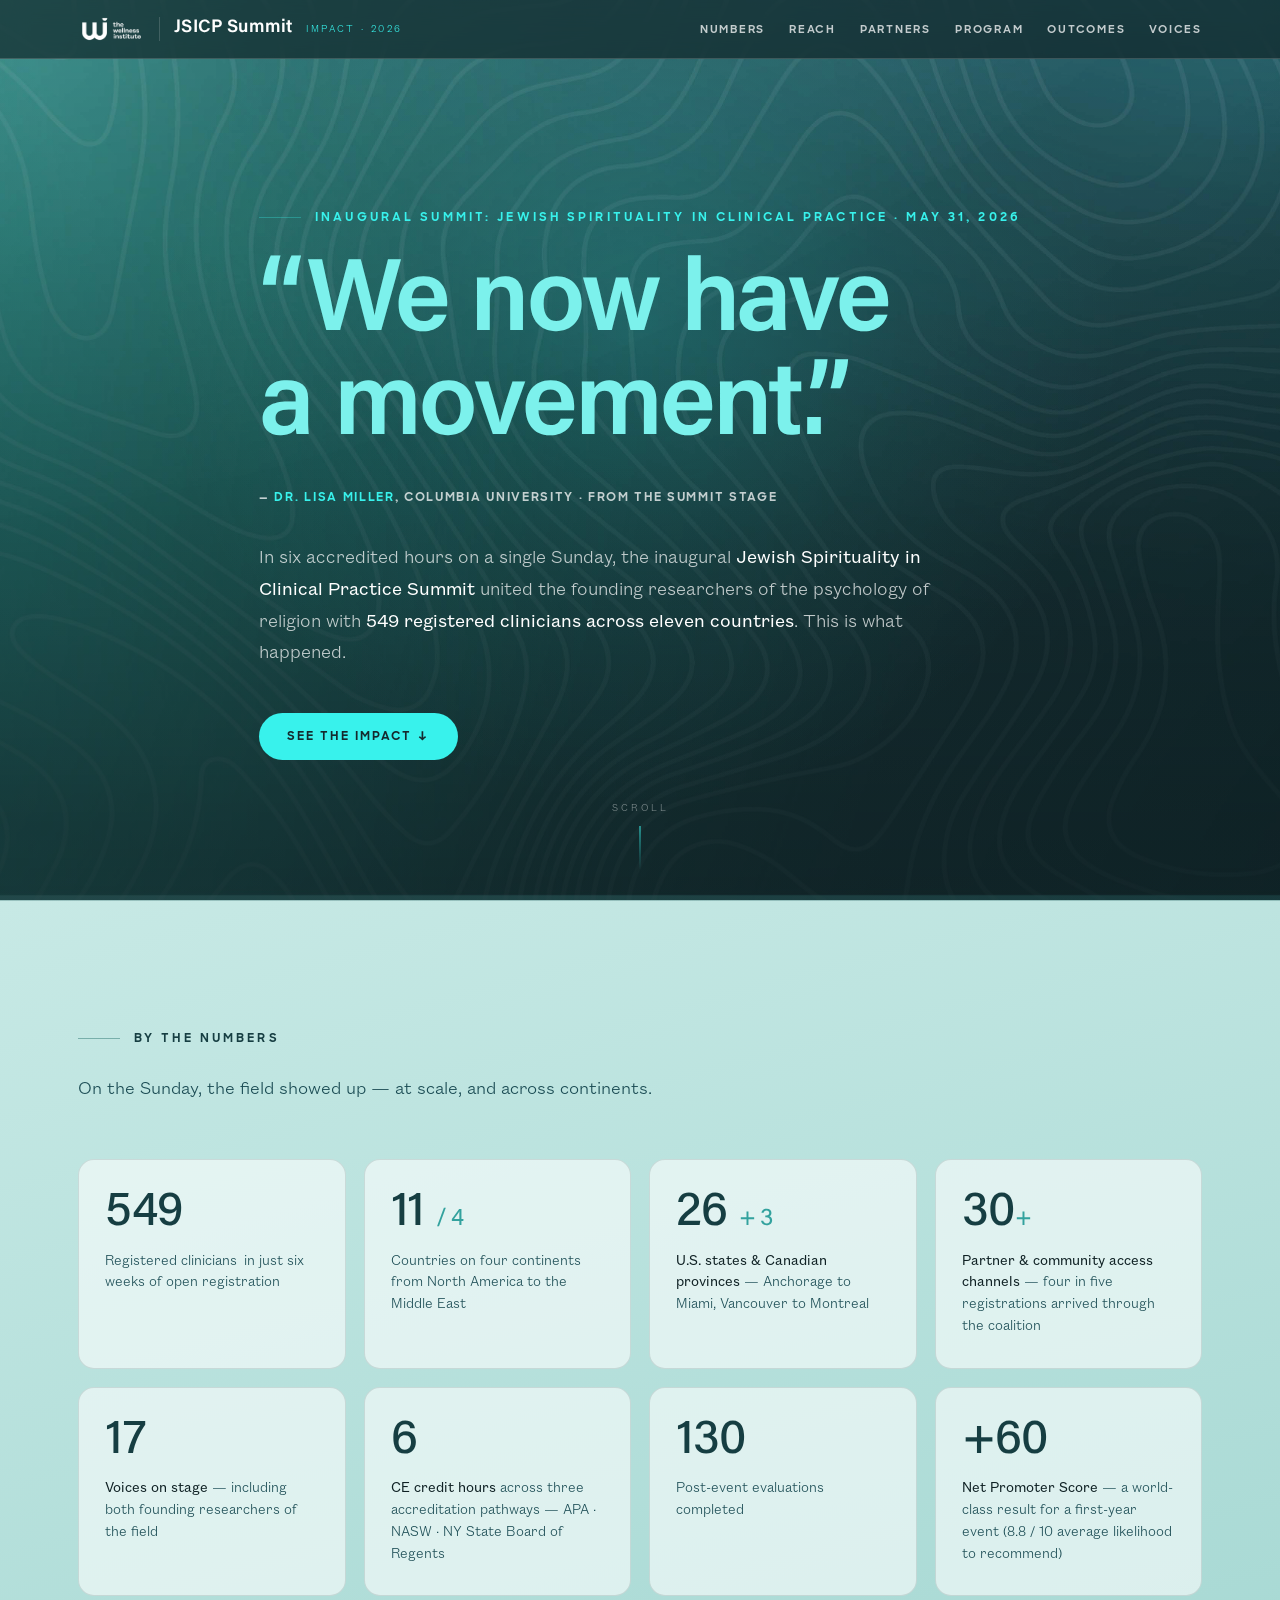
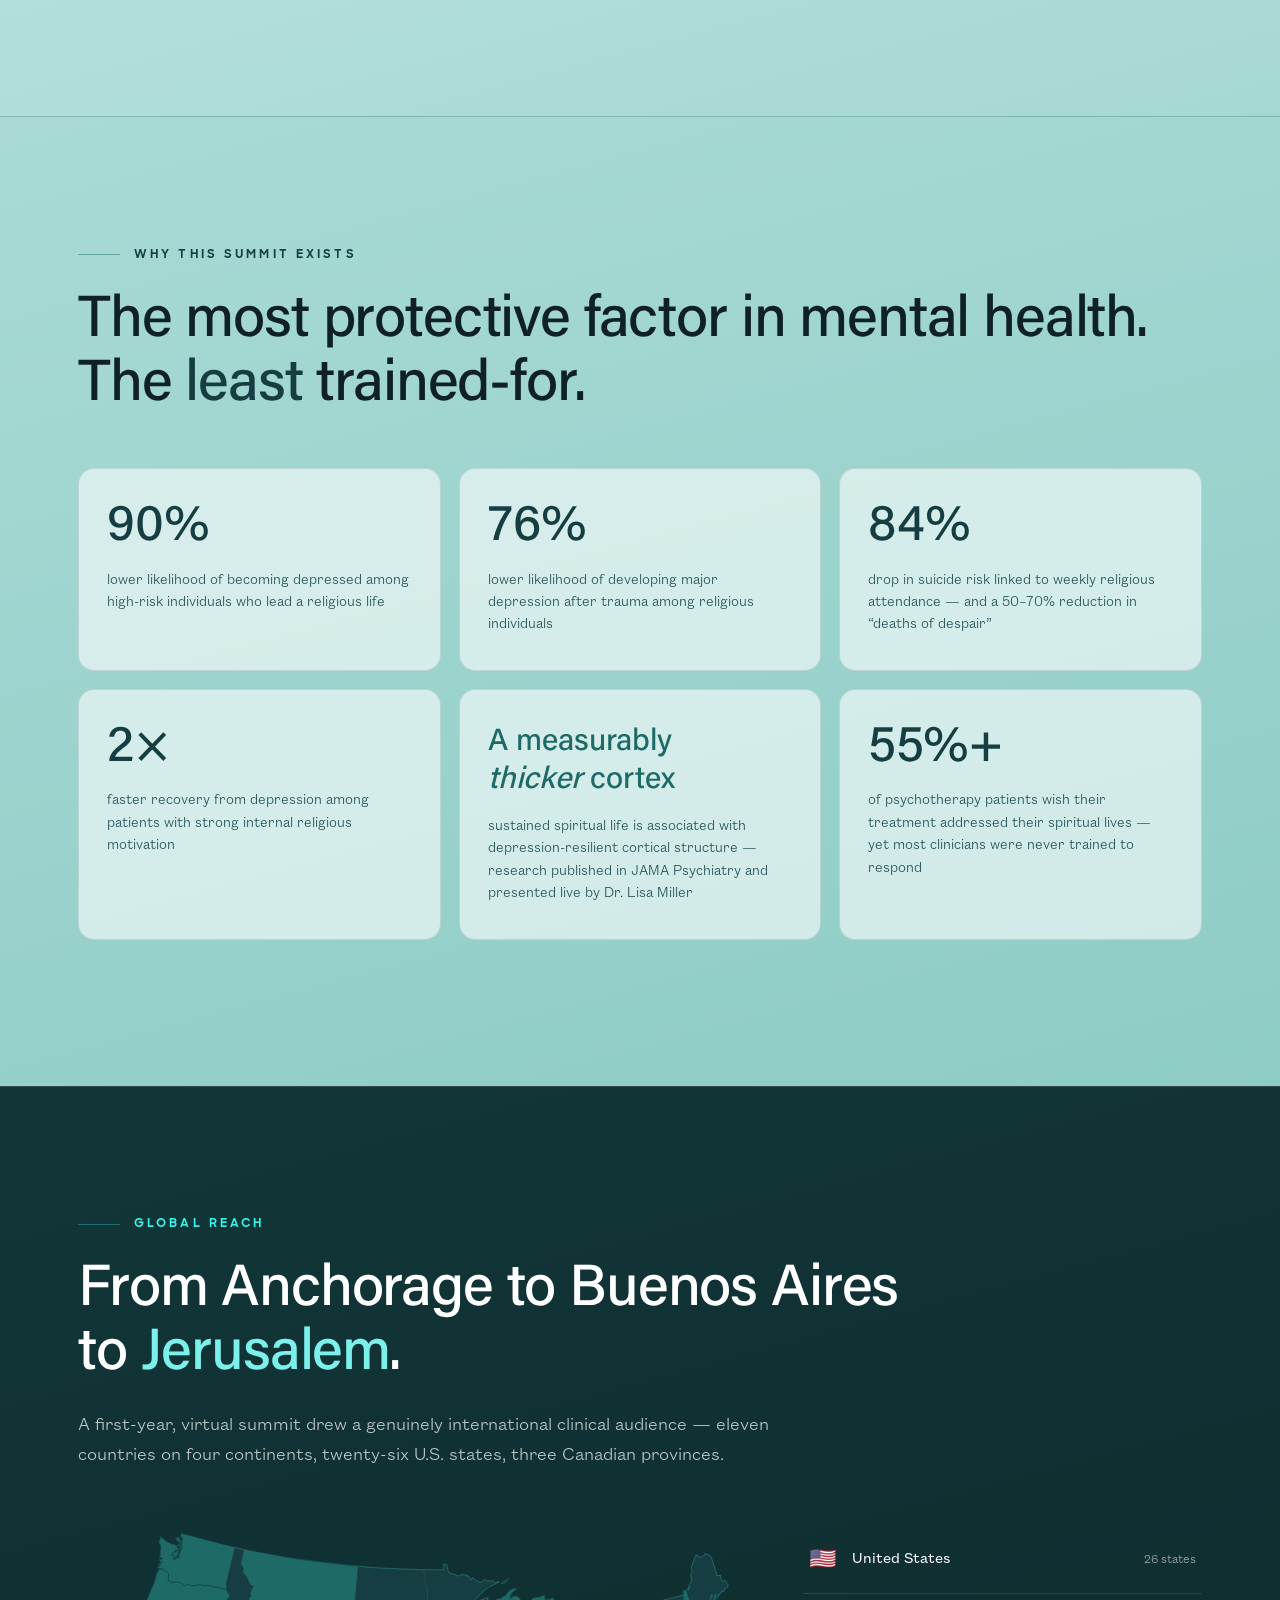
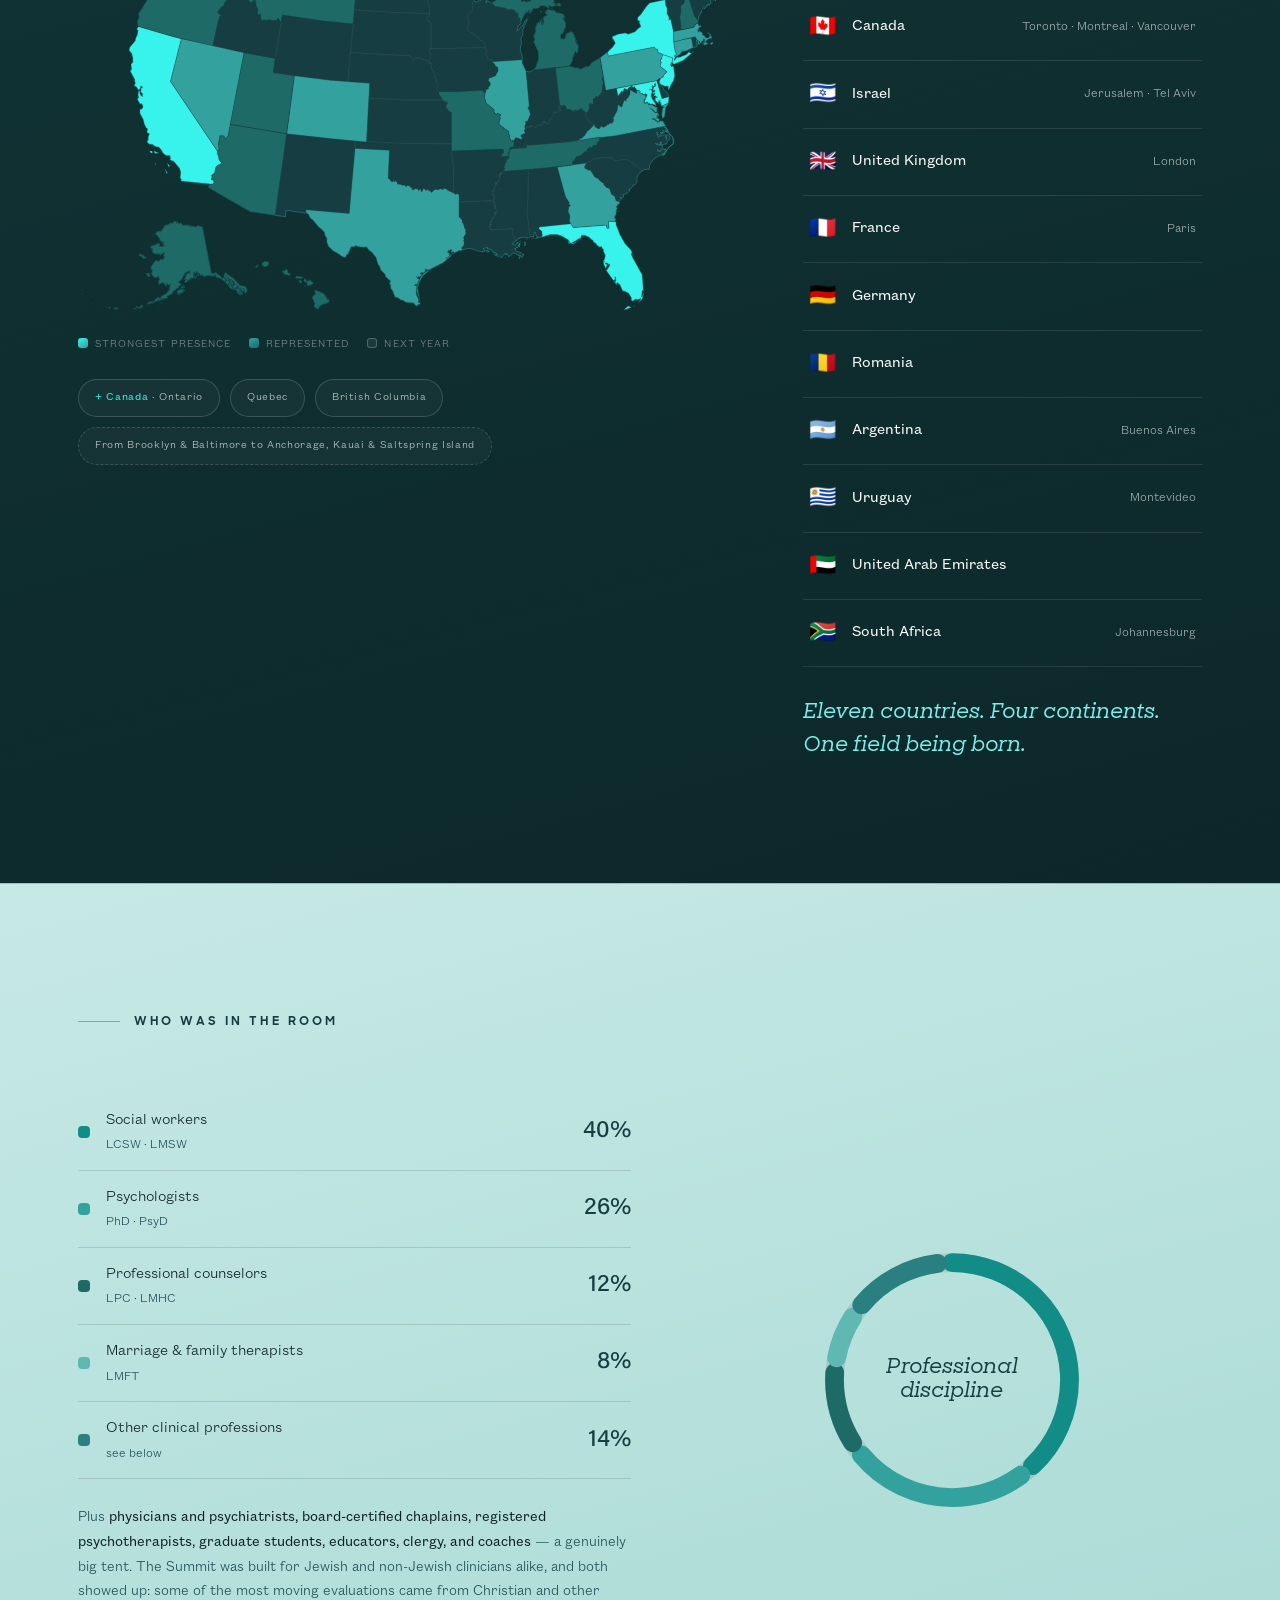
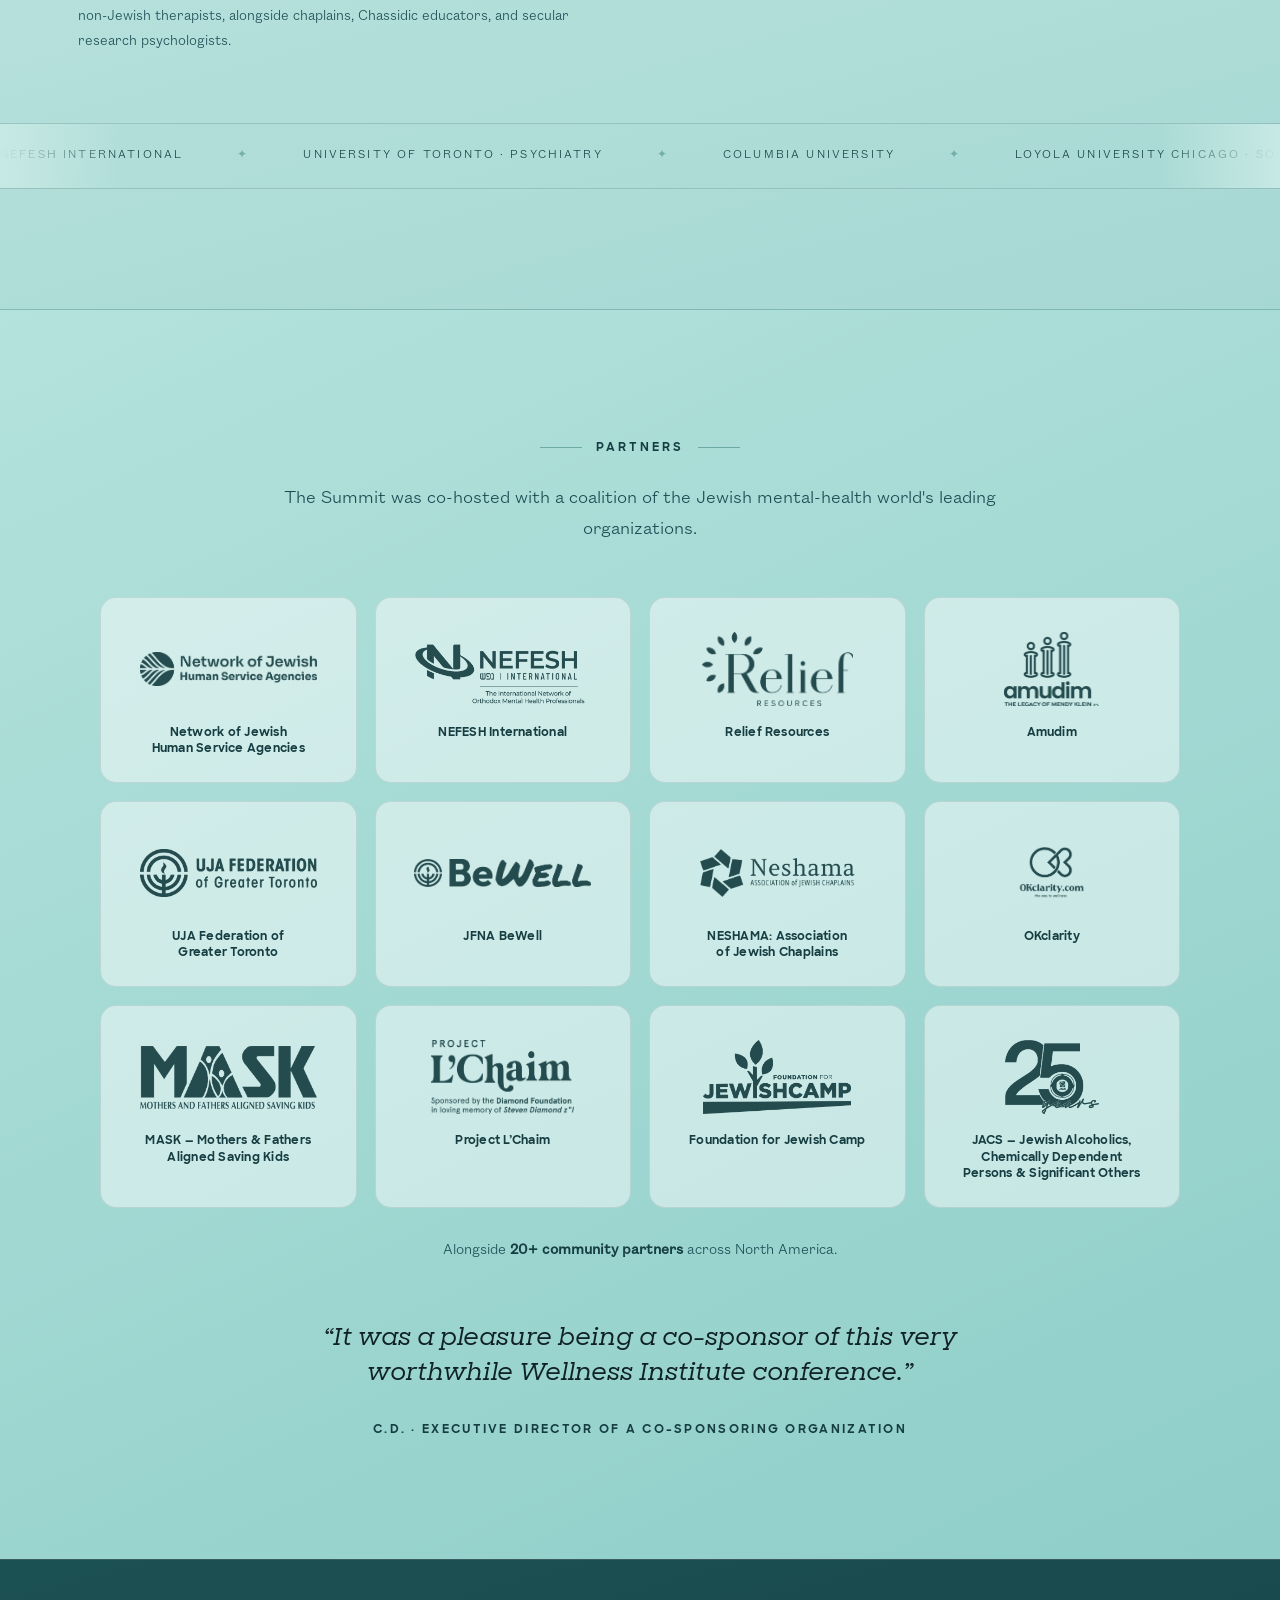
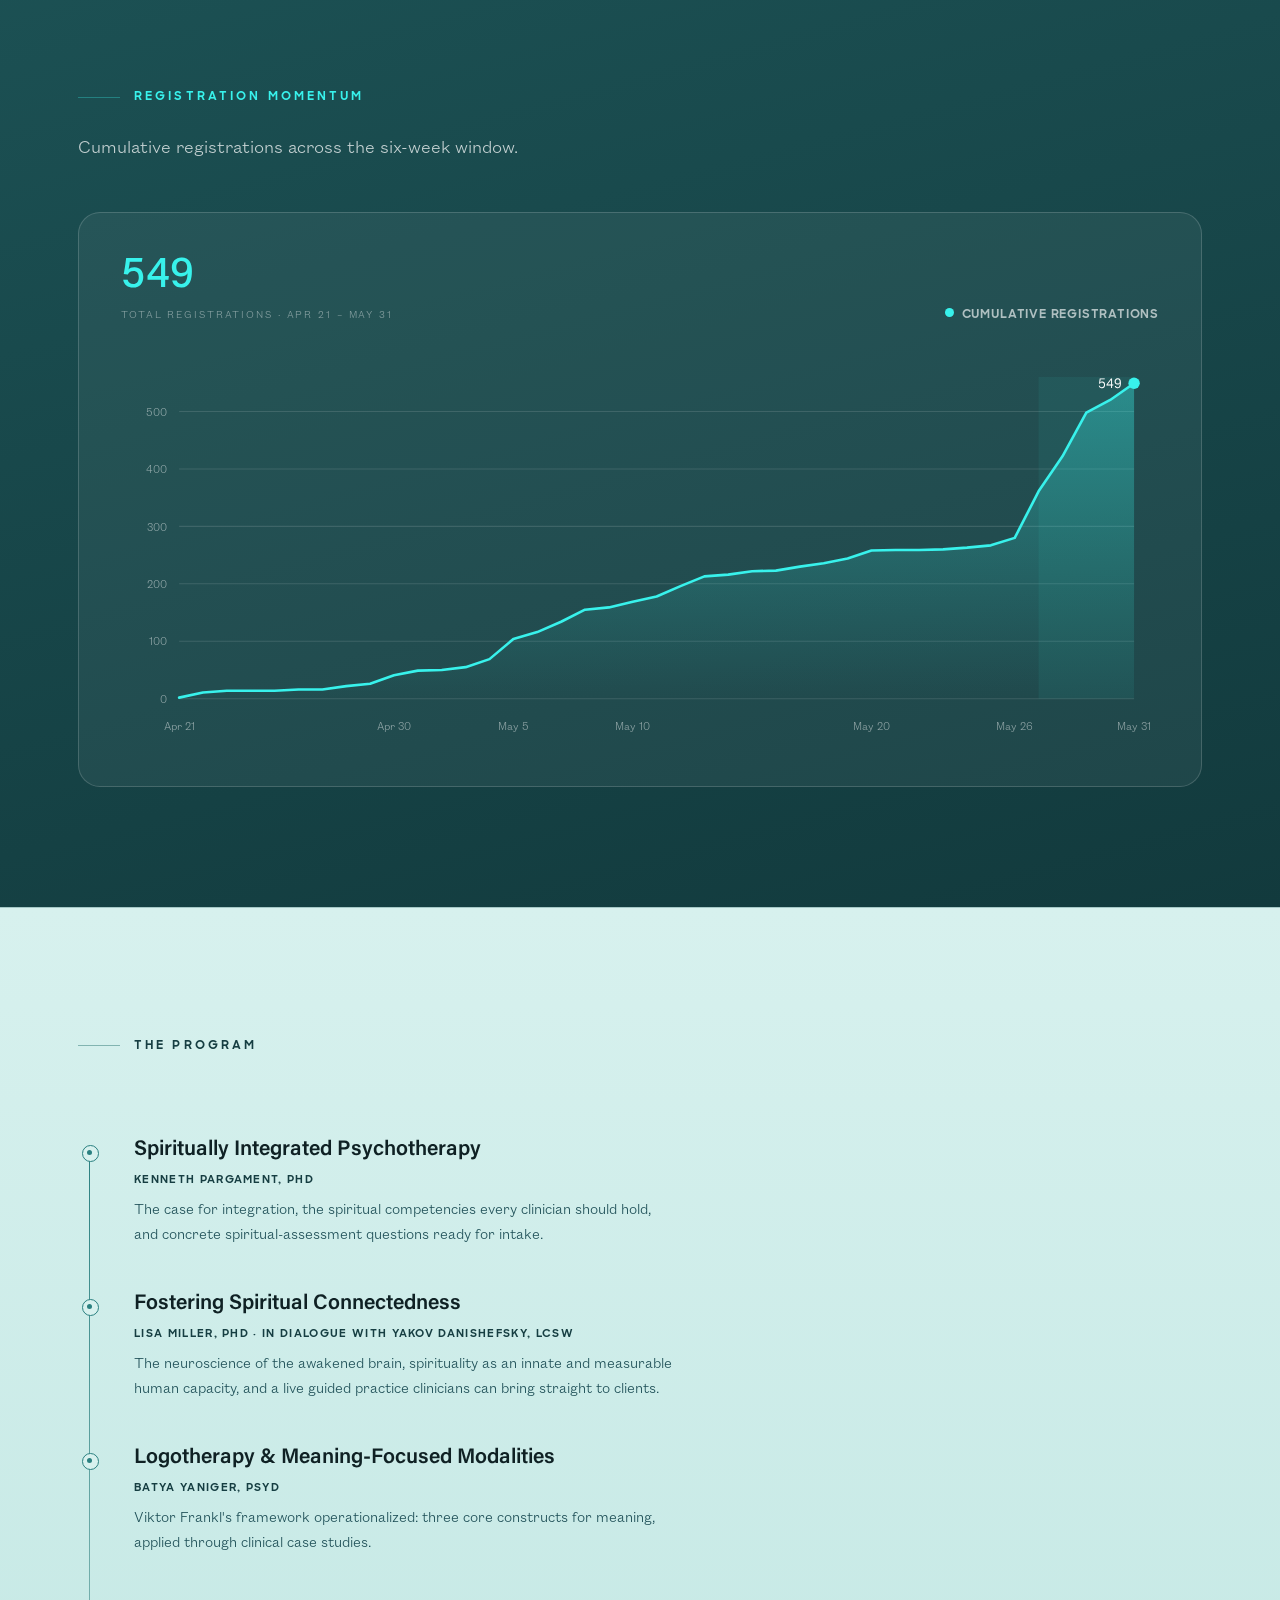
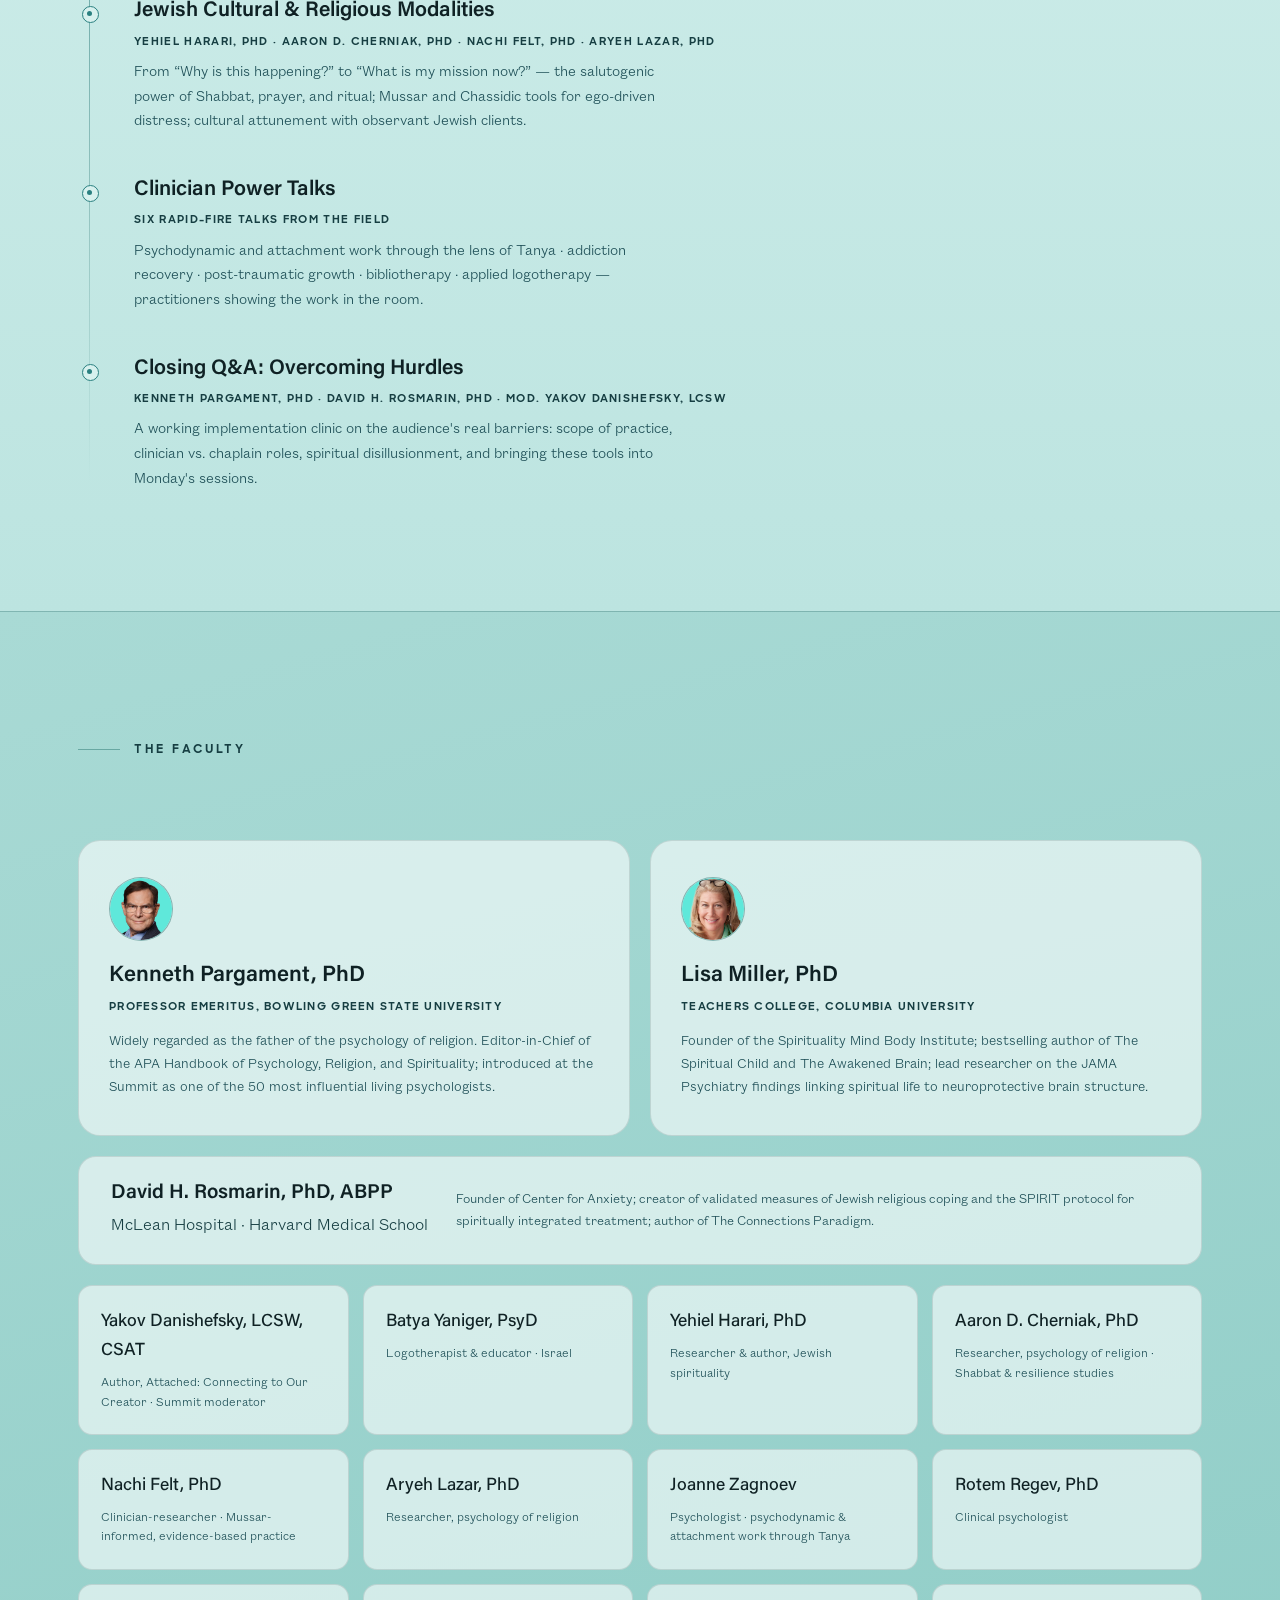
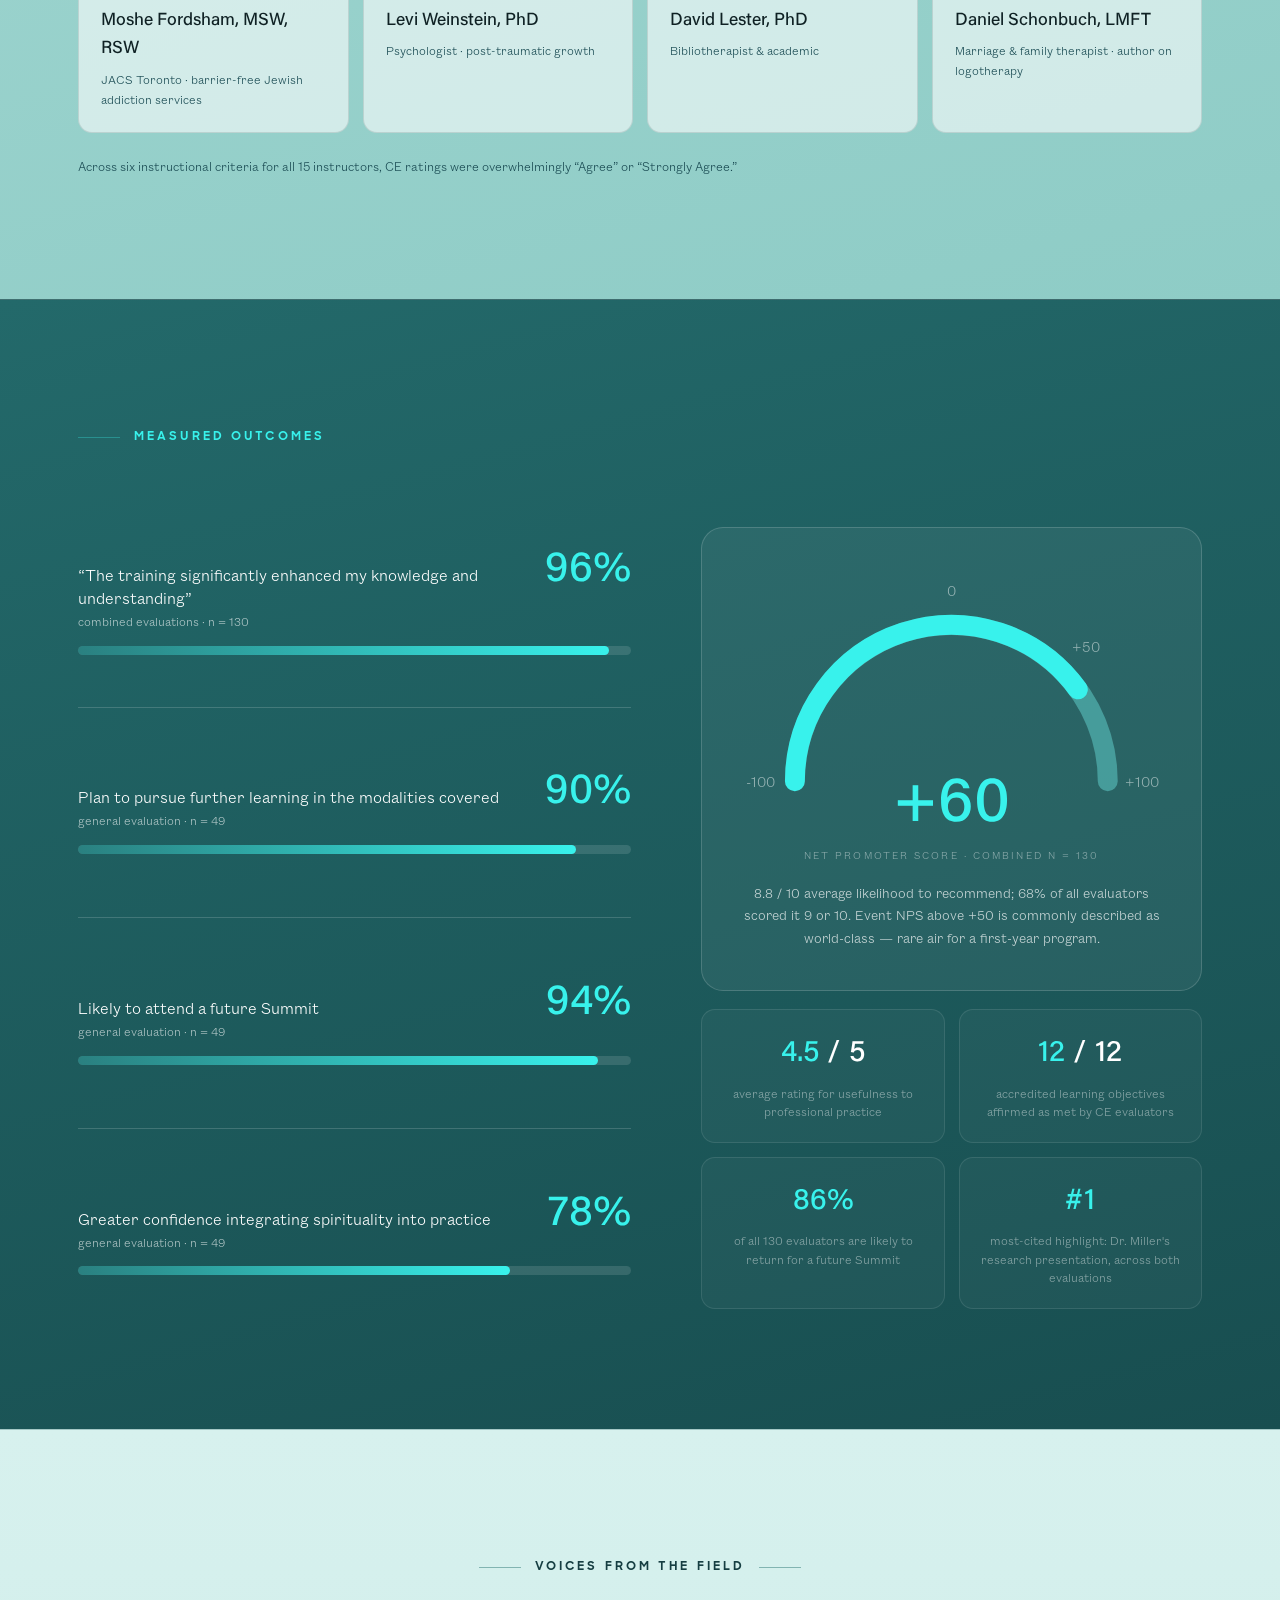
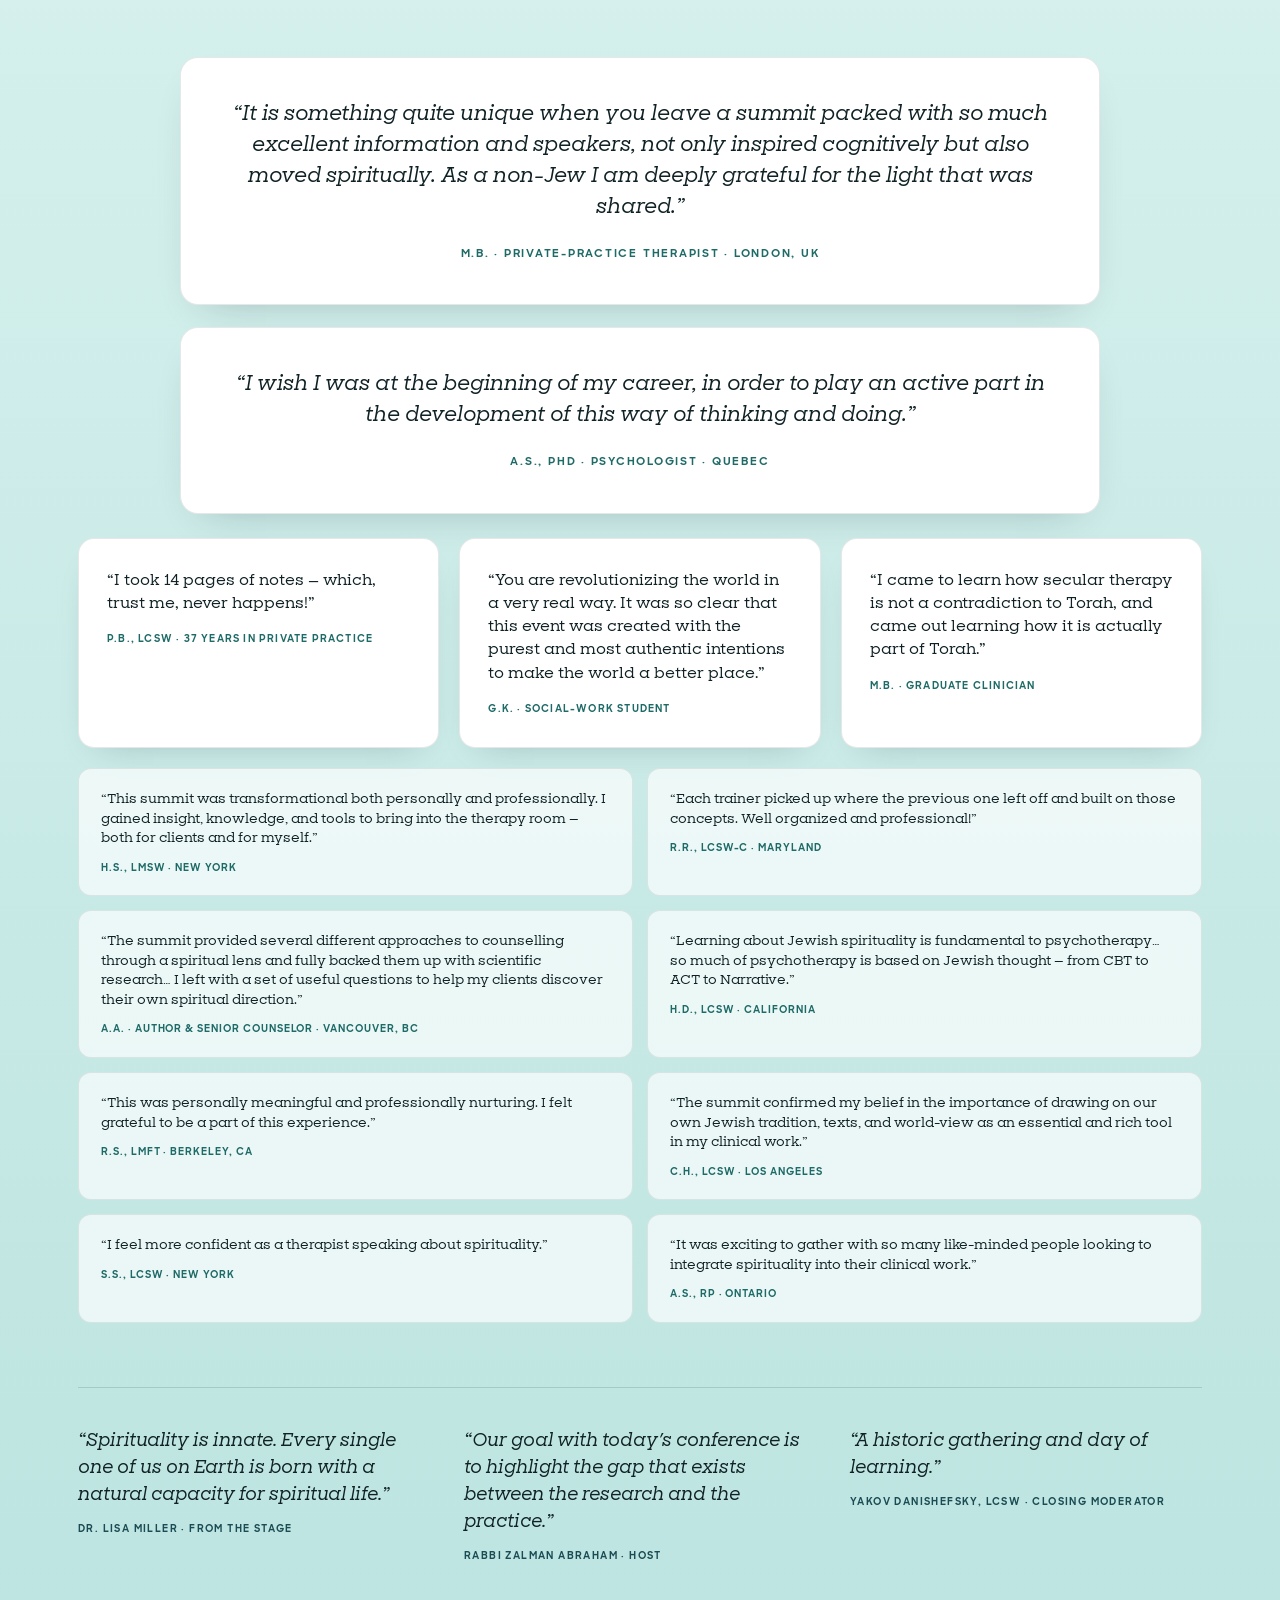
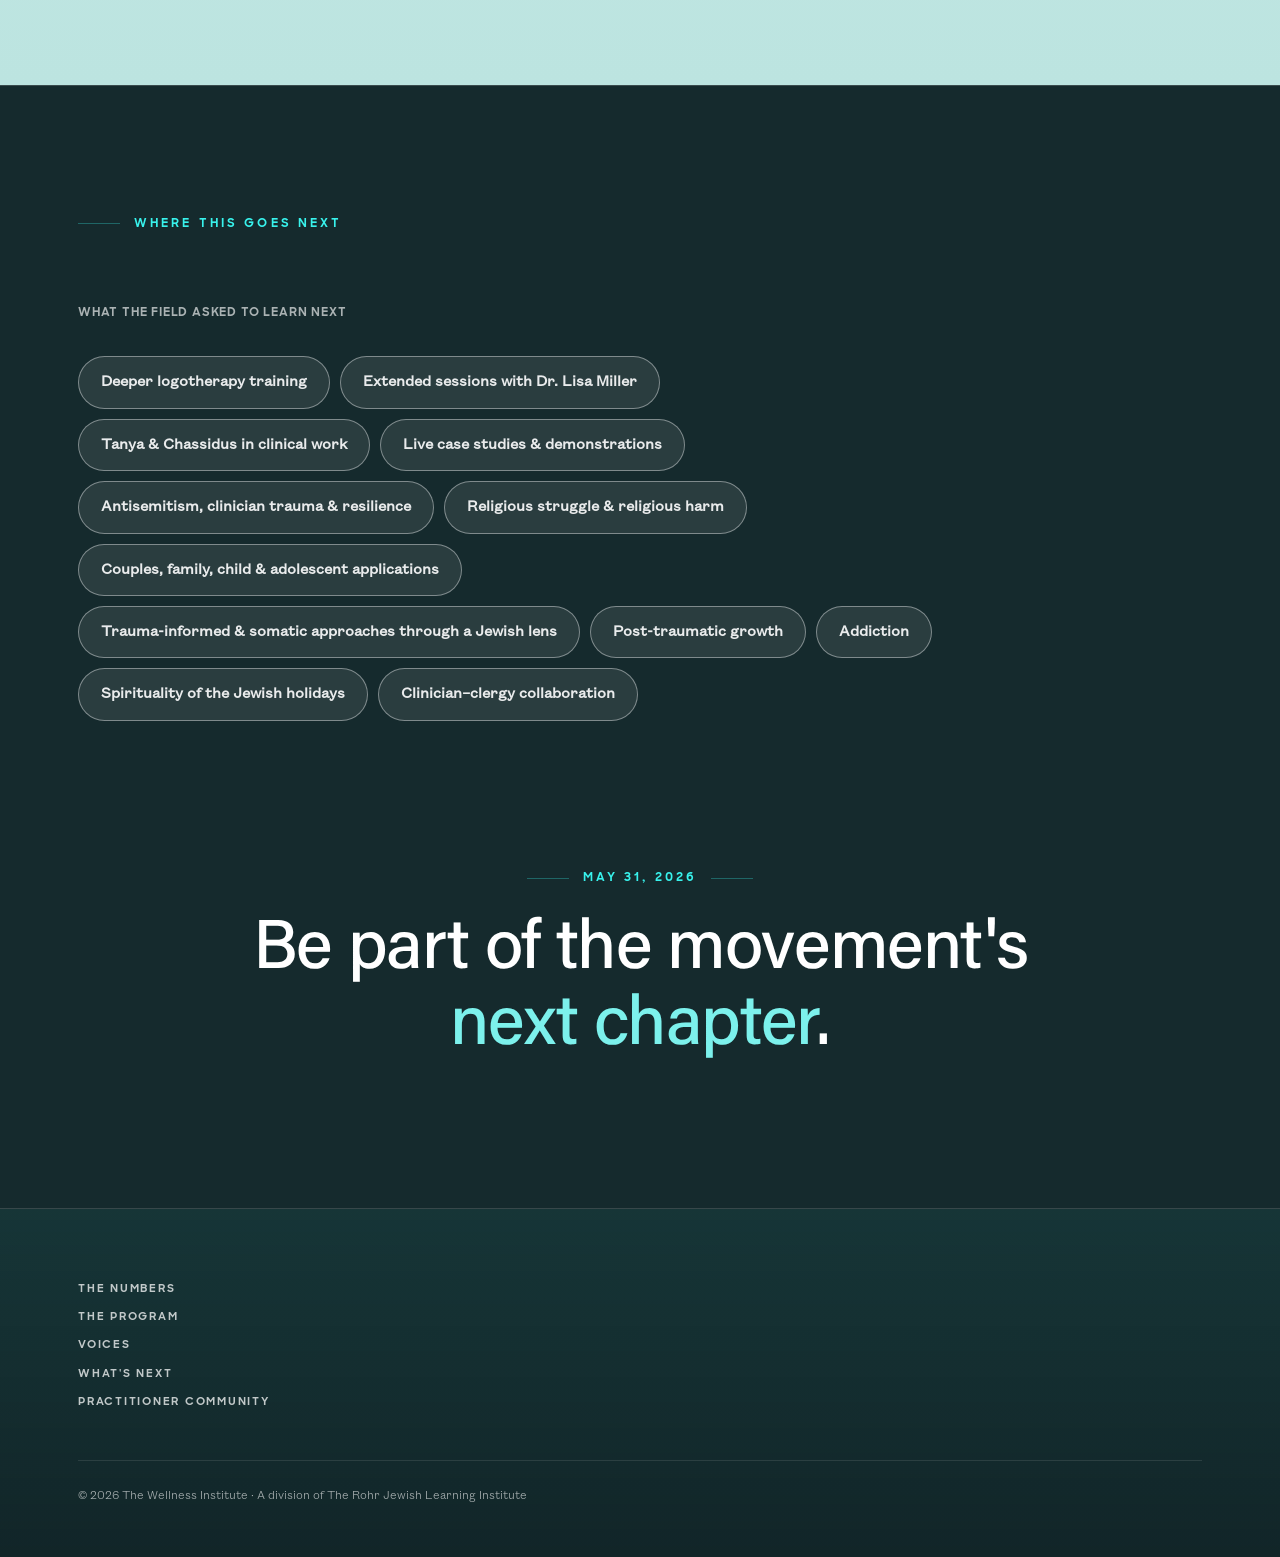
==== jsicp-2026-impact-report-v2.html @ 258c2752 "Add v2 content restructure of the 2026 impact report as a new page From the latest Claude Design han" ====
<!doctype html>
<html lang="en">
<head>
<meta charset="utf-8">
<meta name="viewport" content="width=device-width, initial-scale=1">
<title>Impact Report — The Inaugural Jewish Spirituality in Clinical Practice Summit · 2026</title>
<meta name="description" content="549 clinicians. 11 countries. One day. The impact report of the inaugural Jewish Spirituality in Clinical Practice Summit — May 31, 2026.">
<link rel="preconnect" href="https://fonts.googleapis.com">
<link rel="preconnect" href="https://fonts.gstatic.com" crossorigin>
<link rel="stylesheet" href="colors_and_type.css">
<link rel="stylesheet" href="report-v2.css">

</head>
<body>
<div class="bg-wash" aria-hidden="true"></div>
<div class="progress" id="progress" aria-hidden="true"></div>

<!-- ================= HEADER ================= -->
<header class="site">
  <div class="site-in">
    <div class="brand">
      <img class="twi" src="assets/twi-logo-white.png" alt="The Wellness Institute">
      <span class="divider"></span>
      <span class="mark">JSICP Summit</span>
      <span class="sub">Impact · 2026</span>
    </div>
    <nav class="top">
      <a class="navlink" href="#numbers">Numbers</a>
      <a class="navlink" href="#reach">Reach</a>
      <a class="navlink" href="#coalition">Partners</a>
      <a class="navlink" href="#program">Program</a>
      <a class="navlink" href="#outcomes">Outcomes</a>
      <a class="navlink" href="#voices">Voices</a>
    </nav>
  </div>
</header>

<!-- ================= HERO ================= -->
<section class="hero">
  <div class="hero-glow" aria-hidden="true"></div>
  <div class="wrap">
    <div class="eyebrow reveal on">Inaugural Summit: Jewish Spirituality in Clinical Practice  · May 31, 2026</div>
    <h1 class="reveal on d1"><span class="q">&ldquo;We now have<br>a movement.&rdquo;</span></h1>
    <div class="hero-attrib reveal on d2">— <b>Dr. Lisa Miller</b>, Columbia University · from the Summit stage</div>
    <p class="hero-sub reveal on d2">In six accredited hours on a single Sunday, the inaugural <strong>Jewish Spirituality in Clinical Practice Summit</strong> united the founding researchers of the psychology of religion with <strong>549 registered clinicians across eleven countries</strong>. This is what happened.</p>
    <div class="hero-ctas reveal on d3">
      <a class="btn btn--solid" href="#numbers">See the impact ↓</a>
    </div>
  </div>
  <div class="scrollcue">Scroll</div>
</section>

<!-- ================= NUMBERS ================= -->
<section class="band band--light band--sky band--edge" id="numbers">
  <div class="wrap">
    <div class="eyebrow reveal">By the numbers</div>
    
    <p class="lede reveal d2">On the Sunday, the field showed up — at scale, and across continents.</p>
    <div class="statgrid">
      <div class="stat reveal"><div class="n"><span data-count="549">0</span></div><div class="t">Registered clinicians
 in just six weeks of open registration</div></div>
      <div class="stat reveal d1"><div class="n"><span data-count="11">0</span> <small>/ 4</small></div><div class="t">Countries on four continents  from North America to the Middle East</div></div>
      <div class="stat reveal d2"><div class="n"><span data-count="26">0</span> <small>+ 3</small></div><div class="t"><b>U.S. states &amp; Canadian provinces</b> — Anchorage to Miami, Vancouver to Montreal</div></div>
      <div class="stat reveal d3"><div class="n"><span data-count="30">0</span><small>+</small></div><div class="t"><b>Partner &amp; community access channels</b> — four in five registrations arrived through the coalition</div></div>
      <div class="stat reveal"><div class="n"><span data-count="17">0</span></div><div class="t"><b>Voices on stage</b> — including both founding researchers of the field</div></div>
      <div class="stat reveal d1"><div class="n"><span data-count="6">0</span></div><div class="t"><b>CE credit hours</b> across three accreditation pathways — APA · NASW · NY State Board of Regents</div></div>
      <div class="stat reveal d3"><div class="n"><span data-count="130">0</span></div><div class="t">Post-event evaluations completed</div></div>
      <div class="stat reveal d3"><div class="n">+<span data-count="60">0</span></div><div class="t"><b>Net Promoter Score</b> — a world-class result for a first-year event (8.8 / 10 average likelihood to recommend)</div></div>
    </div>
  </div>
</section>

<!-- ================= WHY ================= -->
<section class="band band--light band--sage band--edge" id="why">
  <div class="wrap">
    <div class="eyebrow reveal">Why this summit exists</div>
    <h2 class="reveal d1">The most protective factor in mental health.<br>The <em>least</em> trained-for.</h2>
    
    <div class="whygrid">
      <div class="why reveal"><div class="big">90%</div><div class="cap">lower likelihood of becoming depressed among high-risk individuals who lead a religious life</div></div>
      <div class="why reveal d1"><div class="big">76%</div><div class="cap">lower likelihood of developing major depression after trauma among religious individuals</div></div>
      <div class="why reveal d2"><div class="big">84%</div><div class="cap">drop in suicide risk linked to weekly religious attendance — and a 50–70% reduction in &ldquo;deaths of despair&rdquo;</div></div>
      <div class="why reveal"><div class="big">2×</div><div class="cap">faster recovery from depression among patients with strong internal religious motivation</div></div>
      <div class="why reveal d1"><div class="big serif" style="font-size:clamp(26px,2.4vw,34px);line-height:1.25;color:var(--teal-700)">A measurably<br><em style="font-style:italic">thicker</em> cortex</div><div class="cap">sustained spiritual life is associated with depression-resilient cortical structure — research published in JAMA Psychiatry and presented live by Dr. Lisa Miller</div></div>
      <div class="why reveal d2"><div class="big">55%+</div><div class="cap">of psychotherapy patients wish their treatment addressed their spiritual lives — yet most clinicians were never trained to respond</div></div>
    </div>
    <div class="srcnote reveal">
</div>
  </div>
</section>

<!-- ================= REACH ================= -->
<section class="band band--s2 band--edge" id="reach">
  <div class="wrap">
    <div class="eyebrow reveal">Global reach</div>
    <h2 class="reveal d1">From Anchorage to Buenos Aires<br>to <em>Jerusalem</em>.</h2>
    <p class="lede reveal d2">A first-year, virtual summit drew a genuinely international clinical audience — eleven countries on four continents, twenty-six U.S. states, three Canadian provinces.</p>
    <div class="reach">
      <div>
        <svg class="geo us-geo reveal" viewBox="-62 4 1042 606" role="img" aria-label="Map of the United States with the 26 states represented at the 2026 Summit highlighted in teal"><g class="base"><path d="M648 492 652 491 653 492ZM642 384 689 380 702 427 708 436 707 439 710 440 707 443 706 450 709 457 708 465 711 469 661 474 660 477 665 482 665 485 666 486 665 489 655 492 659 490 656 488 655 483 653 482 652 490 649 489 646 489 642 455 644 386Z"><title>Alabama</title></path><path d="M640 230 645 231 652 228 686 224 693 284 691 286 693 287 692 289 694 289 694 292 691 292 688 295 683 294 684 298 681 301 679 305 677 305 676 311 674 313 670 311 668 308 669 309 666 310 666 314 665 315 664 316 660 314 657 316 655 319 651 316 648 317 647 315 647 318 646 319 645 317 643 318 641 317 641 320 638 317 639 318 638 317 639 314 640 312 639 310 640 308 642 309 647 297 646 295 646 293 643 288 645 284Z"><title>Indiana</title></path><path d="M394 272 454 275 510 275 513 278 516 278 517 281 516 281 514 286 517 289 519 293 523 294 523 344 459 344 390 341Z"><title>Kansas</title></path><path d="M938 116 938 114 940 116 939 117ZM931 119 933 117 934 119 933 121ZM930 116 930 113 931 113 931 116ZM910 150 908 149 907 147 904 144 891 102 892 101 895 103 894 99 895 98 897 99 895 96 899 90 898 89 900 86 898 84 899 80 898 80 898 76 900 74 899 67 906 48 909 48 910 51 912 52 917 49 920 48 920 46 923 46 930 50 938 74 939 80 945 80 946 82 945 83 947 85 946 87 949 90 950 88 952 88 957 95 955 99 954 100 953 99 951 100 952 101 950 103 951 104 950 106 949 104 947 105 947 104 946 107 944 108 944 110 943 109 941 110 942 113 939 114 937 112 938 110 935 111 937 114 936 117 937 120 937 120 935 117 935 115 933 114 932 114 931 110 930 112 929 113 930 114 929 119 930 123 929 123 927 127 927 125 926 126 926 124 925 125 924 128 923 127 920 132 918 131 915 134 915 138 913 138 913 142 911 143Z"><title>Maine</title></path><path d="M479 71 511 71 511 62 514 62 516 64 519 76 531 79 532 81 536 80 538 79 544 79 549 80 548 82 551 82 553 87 555 87 555 84 558 84 560 87 563 87 565 90 566 89 566 91 571 90 576 86 578 89 588 88 592 91 598 90 579 99 568 111 559 119 560 121 559 120 557 122 556 122 556 136 550 140 548 144 548 147 549 147 551 150 550 154 549 166 554 170 557 170 559 173 564 175 565 178 570 182 572 182 576 187 576 193 491 195 491 154 490 153 487 152 484 147 489 142 489 137 489 131 486 123 485 102 481 89 481 78Z"><title>Minnesota</title></path><path d="M864 329 866 329 867 331ZM863 350 864 348 871 343 870 336 869 332 871 336 871 344ZM756 334 794 329 859 316 862 323 868 332 864 328 860 319 857 317 856 317 858 319 862 326 859 323 859 323 860 325 854 323 857 326 855 327 853 326 855 327 850 326 853 328 849 331 847 330 846 328 845 325 845 328 847 333 858 329 859 330 860 337 860 330 862 329 865 332 866 336 863 338 860 344 853 345 851 342 853 341 850 342 852 345 843 343 844 345 853 346 854 347 853 352 850 355 846 353 846 355 850 356 855 353 855 351 857 353 858 353 857 352 859 352 859 354 857 356 856 360 854 358 854 360 853 360 856 361 863 350 858 357 856 362 856 361 853 361 847 363 838 370 834 377 833 384 829 383 823 386 798 368 778 371 777 369 774 365 772 367 772 365 747 367 741 371 735 374 713 377 713 371 717 369 717 367 719 364 726 362 732 356 735 356 736 352 737 352 740 348 742 351 746 346 751 346 752 341 754 340 756 340Z"><title>North Carolina</title></path><path d="M377 66 431 69 479 71 481 78 481 89 485 102 486 123 489 131 489 140 432 138 371 134Z"><title>North Dakota</title></path><path d="M372 339 443 343 523 344 523 355 527 381 526 421 522 420 521 418 520 418 517 416 512 413 511 415 507 415 506 414 501 416 499 415 496 416 492 420 490 418 486 416 487 415 485 415 484 417 482 416 481 414 479 414 477 419 476 419 475 414 471 417 471 415 468 414 467 413 463 416 461 415 462 413 459 412 458 409 458 410 454 409 452 411 449 408 447 409 443 407 439 407 438 404 435 401 435 403 432 402 431 403 429 403 426 399 424 398 426 354 372 351Z"><title>Oklahoma</title></path><path d="M369 156 371 134 432 138 489 140 489 142 484 147 487 152 490 153 491 154 491 195 488 195 489 198 489 202 490 202 491 204 488 212 491 218 488 218 487 215 479 212 478 210 468 209 464 212 457 206 365 201Z"><title>South Dakota</title></path><path d="M369 156 361 247 301 240 244 232 258 142 321 151Z"><title>Wyoming</title></path><path d="M733 295 738 293 738 290 740 289 739 285 741 280 744 283 745 281 746 281 745 278 746 277 745 275 746 273 748 273 750 269 752 271 754 269 759 263 761 247 760 243 759 241 761 239 765 260 782 257 784 269 790 261 792 262 794 257 797 259 800 258 800 257 802 255 803 255 805 253 808 255 811 254 811 256 814 260 813 265 803 259 803 266 800 271 797 274 797 277 794 275 790 286 787 285 786 283 784 283 783 291 776 305 778 306 776 308 777 309 774 312 772 311 769 314 767 313 767 315 761 318 758 316 755 320 753 320 748 317 747 315 748 314 741 311 736 306 737 304 733 301 734 298Z"><title>West Virginia</title></path><path d="M265 328 315 334 372 339 363 453 295 447 294 449 296 452 264 448 263 458 247 456Z"><title>New Mexico</title></path><path d="M523 355 604 352 605 355 605 357 600 364 612 363 614 365 611 366 613 367 608 369 609 371 610 371 608 373 609 374 607 374 607 377 607 376 605 377 605 378 607 378 605 380 607 383 605 384 605 386 603 386 604 389 601 391 600 389 601 392 599 393 599 391 598 393 600 394 599 395 599 394 598 394 599 400 597 402 595 402 596 403 594 405 592 405 595 406 594 407 592 407 594 408 593 409 590 411 591 412 590 413 592 415 589 415 589 417 591 418 587 418 589 420 588 420 588 422 588 423 589 422 589 425 591 423 589 425 590 428 591 427 591 430 589 431 590 432 589 433 535 435 535 423 532 422 529 423 526 421 527 381Z"><title>Arkansas</title></path><path d="M845 245 847 242 851 241 849 245 849 249 853 252 857 261 860 263 861 263 864 270 853 273Z"><title>Delaware</title></path><path d="M826 267 827 265 830 267 828 270Z"><title>District of Columbia</title></path><path d="M491 195 576 193 577 196 579 199 577 202 580 211 586 212 587 216 590 218 592 222 596 224 596 231 594 233 593 236 591 238 582 241 581 245 584 248 584 252 581 255 581 258 577 259 577 261 577 262 576 265 575 264 571 260 531 262 502 262 500 259 501 255 501 248 500 248 499 242 496 240 497 234 495 232 496 230 493 228 491 221 491 218 488 213 491 204 490 202 489 202 489 198 488 195Z"><title>Iowa</title></path><path d="M621 340 621 338 623 334 633 337 634 335 632 332 632 330 639 327 637 323 639 320 642 319 641 317 643 318 645 317 646 319 647 318 647 315 648 317 651 316 655 319 657 316 661 313 662 315 664 316 665 315 666 314 666 310 669 309 668 308 670 311 674 313 676 311 677 305 679 305 681 301 684 298 683 294 688 295 691 292 694 292 694 289 692 289 693 287 691 286 694 283 696 285 699 283 702 285 704 290 710 290 714 293 716 291 721 292 727 288 728 292 733 294 734 298 733 301 737 304 736 306 741 311 744 313 747 313 741 320 735 325 735 326 733 328 733 330 730 332 729 334 722 337 720 339 645 346 641 345 641 350 617 351 617 349 620 349 621 347 620 346 622 345 621 344ZM616 351 615 352 614 350 616 350Z"><title>Kentucky</title></path><path d="M639 493 640 493 643 493 641 493ZM589 433 590 432 589 431 591 430 591 427 590 428 589 425 591 423 589 425 589 422 588 423 588 422 588 420 589 420 587 418 591 418 589 417 589 415 592 415 590 413 591 412 590 411 593 409 594 408 592 407 594 407 595 406 592 405 594 405 596 403 595 402 597 402 599 400 598 394 599 394 599 395 600 394 598 393 599 391 599 393 601 392 600 389 601 391 604 389 603 387 642 384 644 386 642 455 646 489 644 491 636 490 629 492 629 491 626 495 624 495 621 489 618 485 620 477 583 479 584 478 582 473 585 473 583 470 584 469 585 471 584 467 586 466 584 465 586 465 586 463 589 461 587 461 587 460 589 459 592 455 591 455 592 455 593 452 590 453 590 451 594 451 594 449 595 448 594 448 593 446 591 445 591 444 593 444 592 443 592 441 591 443 590 441 592 439 590 439 590 437 591 436 591 434 590 434 590 435 589 435Z"><title>Mississippi</title></path><path d="M642 146 642 145 644 145 643 147ZM579 113 581 112 583 113 581 115ZM579 118 582 116 583 117ZM560 121 563 121 578 115 580 116 577 123 580 120 583 122 588 124 590 128 607 131 612 134 616 133 623 135 623 138 625 138 628 140 627 147 629 147 630 146 631 148 630 151 632 153 632 156 629 157 627 162 627 166 631 163 633 159 635 157 636 158 638 151 642 148 641 152 635 165 635 174 633 176 632 181 633 185 631 195 632 201 634 206 634 212 587 215 586 212 580 211 577 202 579 199 577 196 575 185 572 182 570 182 565 178 564 175 559 173 557 170 554 170 549 166 550 154 551 150 549 147 548 147 548 144 550 140 556 136 556 122 557 122 559 120Z"><title>Wisconsin</title></path><path d="M365 201 457 206 464 212 468 209 476 210 479 212 485 213 487 215 488 218 491 218 492 226 494 230 496 230 495 232 497 234 496 240 499 242 499 245 500 245 499 246 500 248 501 248 501 255 500 259 502 261 502 263 504 262 505 268 507 270 508 274 510 275 454 275 394 272 395 249 361 247Z"><title>Nebraska</title></path><path d="M735 374 741 371 747 367 772 365 772 367 774 365 777 369 778 371 798 368 823 386 820 388 816 392 813 399 814 404 811 406 811 408 807 409 806 410 807 411 803 415 802 415 801 415 803 416 803 417 801 419 795 423 792 423 793 427 790 429 788 427 787 428 790 430 785 435 781 433 779 426 774 423 771 414 766 412 762 408 762 406 756 402 753 398 748 396 741 385 738 385 732 382 732 379Z"><title>South Carolina</title></path><path d="M171 102 171 98 170 94 184 36 198 39 193 62 197 69 197 71 196 72 197 74 195 74 198 78 201 80 205 88 205 90 207 92 207 94 208 93 209 96 213 96 209 104 209 106 208 107 209 113 206 115 206 117 205 120 207 120 208 123 215 118 217 121 216 123 217 123 217 127 220 134 219 139 221 141 222 140 224 142 225 149 227 152 228 149 235 151 237 148 239 150 243 150 244 151 246 150 249 151 250 148 252 147 256 154 247 210 200 202 149 191 158 150 160 146 160 144 162 143 161 141 158 140 157 137 162 130 164 129 167 126 167 124 176 112 175 109 172 107Z"><title>Idaho</title></path><path d="M858 118 886 111 887 113 886 117 888 119 888 122 885 126 882 128 883 133 881 146 883 159 882 162 884 165 871 168 870 167 867 150 866 148 864 150 864 145 861 140 861 131 859 127Z"><title>Vermont</title></path><path d="M638 497 639 500 638 504 639 501ZM629 498 631 495 631 497 632 498 631 499ZM606 521 609 522 607 522ZM577 511 580 511 583 512 580 514ZM535 435 589 433 589 435 590 435 590 434 591 434 591 436 590 437 590 439 592 439 590 441 591 443 592 441 592 443 593 444 591 444 591 445 593 446 594 448 595 448 594 449 594 451 590 451 590 453 593 452 592 455 591 455 592 455 589 459 587 460 587 461 589 461 586 463 586 465 584 465 586 466 584 467 585 471 584 469 583 470 585 473 582 473 584 478 583 479 620 477 618 485 621 489 623 494 625 495 623 496 621 499 618 500 619 501 621 501 622 503 624 502 624 500 626 498 628 498 627 500 628 501 630 499 631 500 629 502 631 502 628 503 630 504 630 505 628 504 627 507 625 506 625 507 623 508 624 509 622 508 623 509 623 510 626 513 630 513 632 515 632 514 635 517 636 517 634 522 632 520 629 524 631 518 629 519 624 516 620 515 613 521 611 517 610 516 609 518 608 515 607 517 605 517 603 521 600 522 598 520 592 519 590 517 592 516 595 518 594 516 592 514 590 515 590 513 588 514 586 510 584 510 584 508 579 509 580 506 573 508 575 509 575 511 576 511 576 512 571 513 554 508 548 508 541 510 539 507 543 502 543 497 542 496 543 493 542 491 546 484 545 480 546 480 545 476 544 477 543 473 542 469 540 467 540 463 535 458Z"><title>Louisiana</title></path><path d="M911 183 912 183 913 186 912 188 910 184 911 187 909 188ZM902 193 902 191 899 178 905 176 906 179 910 183 909 184 907 181 908 191Z"><title>Rhode Island</title></path></g><path class="nation" d="M780 466 787 486 795 500 805 511 806 514 805 517 807 522 822 549 824 575 823 573 822 574 821 584 824 578 824 580 822 587 816 593 820 586 807 590 805 589 805 585 801 578 793 574 792 575 787 564 783 561 781 563 779 558 781 559 780 552 779 553 780 556 777 558 765 541 767 541 771 535 771 532 769 532 770 534 768 533 768 531 765 530 764 532 767 534 765 539 762 533 761 526 763 529 762 527 764 521 762 510 759 505 755 505 754 506 753 503 746 498 745 495 743 494 739 490 732 487 727 487 726 490 726 492 723 492 716 497 716 496 714 498 712 498 714 500 720 496 714 501 710 499 707 500 706 495 708 499 708 497 706 494 689 486 678 486 655 492 659 490 656 488 655 483 653 482 652 490 649 489 644 491 636 490 629 492 629 491 626 495 623 496 621 499 618 500 619 501 621 501 622 503 624 502 626 498 628 498 627 500 628 501 631 500 629 502 631 502 628 503 630 504 630 505 628 504 627 507 625 506 625 507 623 508 624 509 622 508 626 513 630 513 632 515 632 514 635 517 637 517 635 518 636 518 634 522 632 520 629 524 631 518 629 519 624 516 620 515 613 521 611 517 610 516 609 518 608 515 607 517 605 517 603 521 600 522 598 520 592 519 590 517 592 516 595 518 594 516 592 514 590 515 590 513 588 514 586 510 584 510 584 508 579 509 580 506 573 508 576 512 572 513 565 512 554 508 548 508 535 511 522 518 524 516 528 514 527 513 522 514 524 511 522 509 520 511 518 511 517 514 520 515 520 519 515 522 515 524 522 518 523 519 510 530 494 538 482 547 474 558 470 570 474 592 472 582 470 582 471 581 469 574 470 564 476 551 482 545 489 541 489 540 484 542 484 540 482 540 482 544 479 546 477 545 474 547 475 548 477 547 474 553 473 552 468 552 470 553 470 555 473 556 469 564 467 565 467 563 465 566 469 566 468 580 472 588 471 592 474 593 474 595 470 596 470 598 467 597 464 593 452 592 447 589 443 588 440 585 435 584 431 574 428 570 428 565 426 563 427 558 420 552 419 548 412 541 411 536 408 532 405 522 398 513 394 511 394 509 394 511 391 506 378 505 373 503 372 505 366 505 362 514 362 516 359 517 357 522 351 520 348 517 337 511 330 504 328 498 328 492 325 487 324 482 316 475 306 463 302 460 298 453 264 448 263 458 208 450 142 412 145 407 99 402 100 400 98 398 99 388 97 382 88 371 82 369 83 367 82 362 76 362 71 358 65 349 49 344 46 340 50 328 46 326 47 320 42 313 40 305 35 296 35 290 38 289 40 286 39 283 38 281 35 281 31 274 33 261 35 261 35 266 39 270 39 265 36 262 37 259 36 257 39 256 39 255 36 254 34 258 35 259 34 258 33 260 29 254 26 253 28 248 20 230 24 209 18 197 19 193 27 184 31 173 32 166 30 164 33 160 31 157 31 152 34 146 33 140 45 121 58 90 62 75 64 74 64 69 66 71 71 70 69 69 66 69 64 67 63 68 66 60 65 66 66 66 66 63 68 63 67 60 70 59 66 57 66 54 67 55 71 54 67 51 66 53 67 48 68 34 65 28 66 24 68 21 67 19 77 27 85 31 89 31 90 33 92 33 92 36 93 33 95 33 94 34 94 35 95 34 94 36 95 39 91 43 92 40 91 40 84 48 88 49 88 48 85 48 96 40 96 38 97 39 92 52 91 54 90 52 91 50 90 51 91 54 89 55 88 52 89 50 88 51 87 54 89 56 93 52 94 53 96 52 96 47 97 46 97 45 101 39 101 33 99 33 100 36 98 34 99 32 101 32 101 30 100 27 98 28 97 26 99 25 101 27 101 25 102 24 102 20 100 21 99 15 100 14 153 29 210 42 265 52 326 60 404 68 479 71 511 71 511 62 514 62 516 64 519 76 531 79 532 81 536 80 538 79 544 79 549 80 548 82 551 82 553 87 555 87 555 84 558 84 560 87 566 89 566 91 571 90 576 86 578 89 588 88 592 91 598 90 577 101 559 119 561 122 578 115 580 116 577 123 580 120 585 123 591 120 595 117 601 116 607 112 615 103 622 100 626 101 622 102 623 103 619 106 615 112 616 117 620 112 618 115 620 113 624 112 628 114 633 121 638 120 642 122 642 121 644 121 643 119 645 121 652 115 662 114 667 112 670 111 669 113 670 118 676 117 676 118 679 116 683 115 684 121 682 123 684 123 689 126 690 126 689 124 693 124 695 126 695 127 685 127 681 129 676 127 676 132 671 128 663 127 660 131 651 132 647 140 645 138 647 133 646 135 644 135 643 138 641 138 640 135 640 138 632 152 632 156 629 157 627 162 626 166 628 166 633 159 636 158 638 151 642 148 641 152 635 165 635 174 633 176 632 181 633 185 631 195 634 206 635 219 640 230 645 231 650 229 655 224 660 210 659 198 652 184 654 180 652 175 655 168 655 160 657 159 657 155 661 154 665 147 664 156 665 157 666 152 666 158 668 153 667 146 674 142 671 140 670 138 673 134 672 134 675 133 681 135 685 135 687 138 697 140 699 142 701 147 699 146 698 147 702 154 702 162 700 164 699 169 694 173 694 177 695 179 699 180 702 177 702 173 703 174 704 173 702 172 710 168 713 169 715 172 722 191 721 200 719 202 718 200 719 199 716 199 715 207 713 208 713 213 708 222 718 225 719 224 726 227 733 223 738 223 744 216 759 207 776 192 780 186 776 180 775 176 784 172 796 170 800 172 809 169 817 162 819 161 819 158 817 154 819 152 815 150 815 146 820 141 825 132 832 124 886 111 886 105 888 103 891 104 892 101 895 103 894 99 897 99 895 96 896 94 899 90 898 89 900 86 898 80 900 74 899 67 906 48 909 48 910 51 912 52 920 48 920 46 926 48 930 50 939 80 945 80 946 87 949 90 950 88 952 88 957 95 955 99 954 100 953 99 951 100 952 101 950 103 951 104 950 106 947 104 946 107 944 108 944 110 941 110 942 113 939 114 937 112 938 110 935 111 937 114 936 117 937 120 935 117 935 115 932 114 931 110 929 113 930 114 929 119 930 123 929 123 927 127 927 125 925 125 924 128 923 127 922 130 921 129 920 132 918 131 915 134 915 138 913 138 913 142 911 143 909 155 911 159 914 158 914 160 911 162 910 169 912 167 915 169 917 171 916 173 919 174 922 178 925 178 929 175 926 170 924 170 927 170 930 174 931 180 930 178 925 180 916 188 920 183 920 180 918 179 918 182 915 183 915 185 912 188 910 184 911 187 909 188 911 183 910 182 909 184 907 181 908 191 891 198 885 199 885 198 882 203 875 207 872 212 873 213 877 208 882 208 883 207 891 204 895 200 896 199 896 201 900 202 903 199 883 214 872 219 869 216 870 218 867 221 868 223 871 222 873 237 871 245 867 251 864 259 863 259 863 254 860 253 859 254 850 250 850 244 849 245 849 249 853 252 855 258 860 263 861 263 864 270 863 279 861 284 859 286 857 301 854 304 853 297 854 288 856 286 854 285 855 284 852 285 852 282 851 282 852 280 850 281 850 280 851 279 850 278 850 275 849 278 848 276 848 279 846 279 844 278 841 274 843 274 842 271 846 271 842 268 840 270 841 266 842 266 842 264 839 266 839 262 840 263 842 262 842 260 841 262 839 259 840 255 843 253 843 249 841 250 842 252 839 254 838 252 839 256 837 254 838 257 836 259 833 258 838 263 836 269 838 274 841 277 840 278 842 279 844 284 841 282 841 283 838 281 835 282 833 279 834 281 832 281 830 278 826 280 825 278 827 274 825 274 825 279 826 281 830 279 832 283 838 283 840 285 846 287 845 289 846 293 845 294 842 294 834 287 842 295 846 295 846 296 848 297 848 300 845 299 847 302 844 303 849 305 849 307 847 309 843 306 842 304 837 305 840 306 841 304 842 307 846 310 849 310 850 308 855 308 862 323 868 332 864 328 860 319 857 317 856 317 858 319 862 326 859 323 860 325 854 323 857 326 855 327 853 326 855 327 850 326 853 328 849 331 846 328 845 325 845 328 847 333 858 329 860 337 860 330 862 329 865 332 866 336 863 338 860 344 853 345 851 342 853 341 850 342 852 345 843 343 844 345 853 346 854 347 853 352 850 355 846 353 846 355 850 356 855 353 855 351 857 353 858 353 857 352 859 352 859 354 856 360 854 358 853 360 856 361 863 350 856 362 853 361 847 363 838 370 834 377 833 384 825 384 818 389 814 396 814 404 811 408 807 409 807 411 803 415 802 415 803 417 801 419 795 423 792 423 793 427 790 429 788 427 787 428 790 430 786 434 787 436 785 437 785 439 783 439 784 441 781 442 783 445 781 447 782 447 781 454 778 460 780 460ZM99 570 103 565 103 568 105 567 105 569ZM93 575 96 573 97 574 97 572 100 572 99 571 101 572 103 571 103 574 105 573 104 575 102 574 103 575 100 577 102 577 100 578 99 577 96 580 97 577 95 580ZM44 547 50 547 51 551 48 552ZM31 601 37 599 36 597 40 597 38 599 40 598 37 601ZM51 505 64 500 66 500 65 504 71 505 73 503 74 504 71 502 70 498 71 498 73 502 72 500 73 498 67 496 66 492 59 484 62 481 67 481 69 480 72 475 75 471 78 471 83 468 87 468 89 465 93 466 92 469 94 466 96 469 99 468 101 469 101 470 103 471 102 472 109 471 122 474 126 472 133 474 147 547 151 547 155 545 155 547 162 552 164 555 167 552 167 548 169 546 173 549 181 554 192 566 200 567 203 573 201 578 198 575 198 571 198 575 194 574 194 571 194 574 193 574 192 569 191 572 189 570 190 567 183 563 181 560 184 560 181 559 178 556 176 557 170 550 175 558 173 557 171 557 169 554 167 553 166 554 169 555 170 557 168 559 160 554 153 552 153 548 151 551 146 551 147 550 141 550 135 552 134 553 136 551 132 550 132 548 131 550 128 549 129 548 125 551 125 549 128 548 125 547 127 546 125 546 125 544 124 546 123 544 123 546 119 547 119 545 119 550 120 549 121 553 120 554 119 552 119 554 115 555 115 553 114 557 112 556 111 559 110 557 109 560 106 561 105 559 109 556 107 557 105 556 107 552 107 549 111 546 112 547 115 547 112 545 113 542 112 544 109 544 106 546 101 555 100 556 100 557 96 560 96 562 100 564 96 567 96 569 88 574 86 576 87 576 86 578 83 580 82 579 80 582 78 582 77 583 79 584 77 586 76 585 76 586 72 586 71 589 72 587 71 586 64 590 63 589 64 588 63 588 61 591 58 591 58 589 58 592 55 591 56 592 54 593 55 594 54 593 47 595 49 592 53 591 54 592 55 590 57 590 62 585 66 585 66 587 67 586 69 587 67 585 69 583 75 579 76 579 78 576 81 573 82 566 84 563 80 565 78 563 78 562 76 567 71 561 65 564 64 558 66 557 64 551 61 553 57 553 53 547 54 547 53 547 55 543 54 541 53 542 53 539 51 538 53 537 52 536 53 536 54 534 60 526 64 528 67 525 71 525 73 523 73 519 71 518 74 516 73 514 67 518 66 515 66 517 59 516 55 514 54 509 56 509ZM25 603 29 601 29 599 32 599ZM34 518 35 516 38 518 39 518 45 522 41 524 38 520 34 519ZM-6 601 -1 601 0 600 1 601 -2 603ZM185 573 185 570 187 570 193 574 191 575 194 576 196 580 193 580 192 577 192 579 190 578 193 580 192 581 189 578 188 578 189 576 186 574 186 572ZM180 567 182 567 182 565 185 564 189 567 186 569 184 569 183 573ZM175 556 176 557 178 557 180 559 181 561 179 559 181 563 180 566ZM174 565 175 563 177 563 181 573 175 568 175 565ZM169 561 169 559 172 558 175 559 177 563 174 562 173 565ZM121 555 124 550 123 554ZM794 604 800 598 805 600ZM777 558 780 562 783 563 782 564 780 563ZM928 187 930 186 932 184 933 186 931 188ZM918 188 921 184 924 186 924 185 925 187 920 189ZM863 350 871 343 870 336 869 332 871 336 871 344ZM77 374 81 377 81 380 79 378 79 376ZM75 384 78 390 76 389ZM57 355 64 358 60 359 57 357ZM305 584 310 579 309 574 310 573 322 578 326 582 326 584 328 584 332 590 329 593 322 595 317 598 314 603 308 599 309 594ZM292 558 294 555 296 559 302 558 306 561 307 562 305 564 299 566 297 565 297 561 293 560ZM284 558 287 558 289 560 286 562ZM279 554 280 551 291 553 288 555ZM258 543 261 543 265 540 267 546 269 547 270 546 271 549 262 549ZM226 533 227 530 231 528 234 528 237 530 236 534 233 536 230 536ZM216 537 220 533 220 536 217 538ZM601 92 614 84 610 89 605 91 607 92 603 93ZM95 31 99 28 99 31 96 32 97 33 97 37 98 35 100 37 99 40 98 37 97 38 97 33ZM91 21 93 21 94 23 93 21 96 20 98 22 96 27 92 24ZM638 497 639 500 638 504ZM577 511 580 511 583 512 580 514Z"/><g><path class="lit t1f" style="transition-delay:0ms" d="M99 570 103 565 103 568 105 567 105 569 103 569 101 570ZM93 575 96 573 97 574 97 572 100 572 99 571 101 572 103 571 103 574 105 573 104 575 102 574 103 575 100 577 102 577 100 578 99 577 98 579 96 580 97 577 95 580ZM68 593 69 591 70 592ZM66 590 68 590 68 591 67 590 67 592 66 592ZM68 564 68 563 69 563 68 564ZM56 596 56 596 58 597 58 597ZM44 547 46 548 50 547 51 551 48 552ZM31 601 34 600 36 598 37 599 35 597 36 597 40 597 38 599 40 598 37 601ZM51 505 64 500 66 500 65 504 71 505 73 503 74 504 71 502 70 498 71 498 73 502 73 502 72 500 73 498 67 496 66 492 59 484 61 483 62 481 67 481 69 480 72 475 75 471 78 471 83 468 87 468 89 465 93 466 92 469 94 466 96 469 99 468 101 469 101 470 103 471 102 472 109 471 114 473 119 473 122 474 126 472 133 474 147 547 151 547 155 545 155 547 162 552 164 555 167 552 167 548 169 546 172 547 173 549 181 554 192 566 200 567 203 573 201 578 198 575 199 574 198 571 197 570 198 572 198 575 194 574 194 571 194 574 193 574 192 569 191 572 189 570 190 567 190 567 186 564 183 563 181 560 184 560 181 559 178 556 176 557 170 550 175 558 173 557 171 557 169 554 169 555 167 553 166 554 169 555 170 557 168 559 160 554 153 552 154 551 153 548 151 551 146 551 147 550 141 550 135 552 134 553 136 551 132 550 132 548 131 550 128 549 129 548 125 551 125 549 128 548 128 547 127 548 127 547 125 547 127 546 125 546 125 544 124 546 123 544 123 546 119 547 120 545 119 545 119 550 120 549 120 552 121 553 120 554 119 552 119 554 116 554 115 555 115 553 115 555 114 554 114 557 112 556 111 559 110 557 109 560 106 561 105 559 109 556 107 557 105 556 107 552 107 549 111 546 112 547 113 546 115 547 112 545 114 542 113 542 112 544 109 544 106 546 102 553 102 554 101 555 100 556 100 557 96 560 96 562 98 562 100 564 96 567 96 569 92 571 91 573 90 572 89 574 88 574 88 575 86 576 87 576 86 578 83 580 82 579 80 582 78 582 77 583 79 584 77 586 76 585 76 586 72 586 71 589 72 587 71 586 67 589 66 588 64 590 63 589 64 588 63 588 61 591 58 591 58 589 58 592 55 591 56 592 54 593 55 594 54 593 47 595 46 593 49 592 53 591 54 592 55 590 57 590 62 585 66 585 66 587 67 586 69 587 67 585 69 583 75 579 76 579 78 576 81 573 82 566 84 563 80 565 78 563 78 562 76 567 73 562 72 563 71 561 65 564 64 558 66 557 64 551 61 553 57 553 53 547 54 547 53 547 54 545 54 543 55 543 54 541 53 542 52 540 53 539 51 538 53 537 52 536 53 536 54 534 60 526 64 528 67 525 71 525 73 523 73 519 71 518 74 516 73 514 67 518 66 515 66 517 64 516 59 516 55 514 54 509 56 509 52 507ZM25 603 27 601 29 601 29 599 32 599ZM34 518 35 516 38 518 39 518 42 521 45 522 41 524 38 520 34 519ZM23 540 24 539 26 542ZM0 602 1 603 2 603 3 604 5 604 3 604 0 603ZM-6 601 -1 601 0 600 1 601 -2 603ZM-15 601 -13 599 -11 601 -11 602ZM-18 600 -15 599 -16 601ZM-20 597 -18 599 -19 600ZM-35 593 -34 594 -33 596 -34 595ZM-41 589 -38 588 -41 589ZM-58 571 -55 572 -54 574 -56 573ZM186 577 186 576 188 576 187 578ZM185 573 185 570 187 570 193 574 191 575 193 575 194 576 194 576 196 580 193 580 194 579 193 579 192 577 192 579 190 578 193 580 192 581 189 578 188 578 189 576 186 574 186 572ZM180 567 182 566 182 567 182 565 185 564 189 567 186 569 184 569 183 573ZM175 556 176 557 178 557 180 559 181 561 179 559 181 563 180 566ZM174 565 175 563 177 563 181 573 175 568 175 565ZM173 566 174 565 175 566 175 567 174 568ZM169 561 169 559 170 559 172 558 175 559 175 560 177 563 174 562 174 564 173 565ZM121 555 124 550 124 551 123 554ZM120 551 122 549 121 552Z"><title>Alaska — represented at the 2026 Summit</title></path><path class="lit t1f" style="transition-delay:55ms" d="M145 407 149 407 150 405 150 401 147 400 147 399 148 395 147 394 148 392 150 391 152 389 154 380 157 377 160 376 163 374 159 369 158 363 156 359 157 354 159 353 158 345 159 338 160 336 160 331 163 331 167 331 168 335 170 335 173 331 176 313 265 328 247 456 208 450 142 412 143 409Z"><title>Arizona — represented at the 2026 Summit</title></path><path class="lit t2f" style="transition-delay:110ms" d="M277 237 333 244 395 249 390 341 337 336 265 328Z"><title>Colorado — represented at the 2026 Summit</title></path><path class="lit t3f" style="transition-delay:165ms" d="M807 599 811 597 812 597 808 599ZM794 604 795 602 800 598 805 600ZM790 605 792 604 792 605ZM777 558 780 562 783 563 782 564 780 563ZM720 495 722 494 722 495 721 496ZM711 469 714 475 766 471 767 476 770 476 769 466 770 465 781 466 781 470 787 486 795 500 805 511 806 514 805 517 807 522 822 549 824 575 823 573 822 574 821 584 822 583 824 578 824 580 822 587 816 593 819 589 820 586 814 588 812 587 807 590 805 589 805 588 805 585 801 578 793 574 792 575 787 564 783 561 781 563 779 558 781 559 780 552 779 553 780 556 777 558 765 541 766 542 767 541 771 535 771 532 769 532 770 534 768 533 768 531 765 530 764 532 766 532 767 534 765 539 762 533 761 526 763 529 762 527 764 521 764 517 761 512 762 510 759 507 759 505 755 505 754 506 753 503 751 503 750 500 746 498 745 495 743 494 739 490 732 487 727 487 726 490 726 492 723 492 716 497 716 496 714 498 712 498 714 500 720 496 714 501 710 499 707 500 706 496 706 495 708 499 708 497 706 494 696 488 689 486 678 486 664 490 666 486 665 485 665 481 660 477 661 474Z"><title>Florida — represented at the 2026 Summit</title></path><path class="lit t2f" style="transition-delay:220ms" d="M689 380 735 374 732 379 732 382 738 385 741 385 748 396 753 398 756 402 762 406 762 408 766 412 771 414 774 423 779 426 781 433 787 435 785 439 783 439 784 441 781 442 783 445 781 447 782 447 781 451 781 454 778 460 780 460 780 466 770 465 769 466 770 476 767 476 766 471 714 475 713 474 708 465 709 457 706 450 707 443 710 440 707 439 708 436 702 427Z"><title>Georgia — represented at the 2026 Summit</title></path><path class="lit t2f" style="transition-delay:275ms" d="M928 187 930 186 932 184 933 186 931 188ZM918 188 921 184 924 186 924 185 925 187 920 189ZM871 168 903 161 906 156 909 155 911 159 914 158 914 160 911 162 909 166 910 169 912 167 915 169 917 171 916 173 919 174 922 178 925 178 929 175 926 170 924 170 927 170 930 174 931 178 931 180 930 178 925 180 916 188 920 183 920 180 918 179 918 182 915 183 915 185 913 186 912 183 908 181 905 176 883 181 882 182 882 182 871 184Z"><title>Massachusetts — represented at the 2026 Summit</title></path><path class="lit t3f" style="transition-delay:330ms" d="M849 246 851 241 855 239 855 237 861 231 855 226 854 226 853 224 851 223 850 221 852 216 850 214 852 211 853 206 855 204 870 209 869 216 867 218 867 221 868 223 871 222 871 222 873 237 871 245 867 251 864 259 863 259 863 254 860 253 859 254 850 250Z"><title>New Jersey — represented at the 2026 Summit</title></path><path class="lit t2f" style="transition-delay:385ms" d="M756 209 768 200 769 206 841 192 843 195 846 195 847 200 850 202 854 203 855 204 850 214 852 216 850 221 851 223 853 224 854 226 855 226 861 231 855 237 855 239 851 241 847 242 845 245 765 260Z"><title>Pennsylvania — represented at the 2026 Summit</title></path><path class="lit t2f" style="transition-delay:440ms" d="M372 351 426 354 424 398 426 399 429 403 431 403 432 402 435 403 435 401 438 404 439 407 443 407 447 409 449 408 452 411 454 409 458 410 458 409 459 412 462 413 461 415 463 416 468 413 468 414 471 415 471 416 472 417 475 414 476 419 477 419 479 414 481 414 482 416 484 417 485 415 487 415 486 416 490 418 492 420 496 416 499 415 501 416 506 414 507 415 511 415 512 413 517 416 520 418 521 418 526 421 527 421 529 423 532 422 535 423 535 458 540 463 540 467 542 469 543 473 544 477 545 476 546 480 545 480 546 484 542 491 543 493 542 496 543 497 543 502 539 507 541 511 535 511 522 518 524 516 528 514 527 513 522 514 524 511 522 509 520 511 518 511 517 514 520 515 520 519 516 523 515 522 515 524 522 518 523 519 510 530 492 539 478 551 472 562 470 570 474 592 472 582 470 582 471 581 469 574 470 564 476 551 482 545 489 541 489 540 484 542 484 540 482 540 482 544 479 546 477 545 474 547 475 548 477 547 474 553 473 552 468 552 468 552 470 553 470 555 473 556 469 564 467 565 467 565 468 565 467 563 465 566 469 566 468 576 468 580 472 588 471 592 474 593 474 595 470 596 470 598 467 597 464 593 452 592 447 589 443 588 440 585 435 584 431 574 428 570 428 565 426 563 428 559 427 559 427 558 420 552 419 548 412 541 411 536 408 532 405 522 398 513 394 511 394 509 394 511 391 506 389 505 386 506 378 505 373 503 372 505 366 505 362 514 362 516 359 517 357 522 351 520 348 517 337 511 335 508 331 505 328 498 328 492 325 487 324 482 319 477 316 475 306 463 302 460 299 454 295 451 295 447 363 453Z"><title>Texas — represented at the 2026 Summit</title></path><path class="lit t2f" style="transition-delay:495ms" d="M871 184 882 182 882 182 883 181 899 178 902 193 891 198 885 199 885 198 882 203 874 208 872 206 876 203 874 201Z"><title>Connecticut — represented at the 2026 Summit</title></path><path class="lit t1f" style="transition-delay:550ms" d="M502 262 531 262 571 260 573 261 575 264 576 265 575 271 578 280 590 290 591 297 593 298 595 296 601 298 599 301 600 304 598 309 598 313 606 319 605 320 607 320 613 324 613 328 615 331 614 333 617 339 619 340 618 338 619 338 620 340 622 340 621 344 622 345 620 346 621 347 620 349 617 349 616 352 616 350 614 350 615 354 614 356 615 357 612 358 614 360 612 363 600 364 605 357 605 355 604 352 523 355 523 294 519 293 517 289 514 286 516 281 517 281 516 278 513 278 508 274 508 272 505 268 503 265 504 262 502 263Z"><title>Missouri — represented at the 2026 Summit</title></path><path class="lit t2f" style="transition-delay:605ms" d="M576 265 577 262 577 261 577 259 581 258 581 255 584 252 584 248 581 245 582 241 591 238 593 236 594 233 596 231 596 224 592 222 591 219 587 215 634 212 634 217 640 230 645 284 643 288 646 293 646 295 647 297 642 309 640 308 639 310 640 312 639 314 638 317 639 318 638 317 639 320 637 323 639 327 632 330 632 332 634 335 633 337 624 334 621 338 621 340 619 338 618 338 619 340 617 339 614 333 615 331 613 328 613 324 607 320 605 320 606 319 598 313 598 309 600 304 599 301 601 298 595 296 593 298 590 294 590 290 578 280 575 271Z"><title>Illinois — represented at the 2026 Summit</title></path><path class="lit t3f" style="transition-delay:660ms" d="M77 374 81 377 81 380 79 378 79 376ZM75 384 78 390 77 390 76 389ZM58 374 59 374 61 376 60 376 59 375ZM57 355 64 358 60 359 57 357ZM50 355 54 355 55 358 52 358ZM47 353 49 353 49 354ZM33 160 100 179 83 246 157 356 156 359 158 363 159 369 163 374 160 376 157 377 154 380 152 389 150 391 148 392 147 394 148 395 147 399 147 400 150 401 151 404 149 407 99 402 100 400 99 398 98 398 99 388 97 382 88 371 82 369 83 367 82 362 76 362 71 358 69 354 65 349 59 348 55 345 49 344 46 340 48 338 48 333 50 328 46 326 47 320 45 319 43 315 42 313 40 305 35 296 35 290 38 289 40 286 39 283 38 281 35 281 31 274 33 271 32 267 33 261 35 261 35 266 39 270 39 265 36 262 37 259 36 257 39 256 39 255 38 253 36 254 36 257 34 258 35 259 34 258 34 260 33 260 29 254 26 253 28 248 27 247 27 243 20 230 22 227 21 219 24 216 24 209 22 202 18 197 19 193 28 182 28 179 31 173 32 166 30 164Z"><title>California — represented at the 2026 Summit</title></path><path class="lit t1f" style="transition-delay:715ms" d="M305 584 310 579 309 574 310 573 322 578 326 582 326 584 328 584 328 587 332 589 332 590 329 593 322 595 317 598 314 603 309 600 308 599 309 594ZM292 558 292 556 294 555 296 559 302 558 306 561 307 562 305 564 299 566 297 565 297 561 293 560ZM292 567 294 565 295 566 295 567ZM284 558 287 558 289 560 286 562ZM279 554 280 551 291 553 288 555ZM258 543 261 543 265 540 267 544 267 546 269 547 270 546 270 547 271 549 268 550 266 549 262 549ZM226 533 227 530 231 528 234 528 237 530 236 534 233 536 230 536ZM216 537 220 533 220 536 217 538Z"><title>Hawaii — represented at the 2026 Summit</title></path><path class="lit t3f" style="transition-delay:770ms" d="M847 281 848 280 849 282ZM782 257 845 245 853 273 864 270 863 280 852 285 852 282 851 282 852 280 850 281 850 280 851 279 850 278 850 275 849 278 848 276 848 279 846 279 841 274 843 274 842 271 846 271 842 268 840 270 841 266 842 266 842 264 839 266 839 262 840 263 842 262 842 260 841 260 841 262 839 259 840 255 843 253 843 249 841 250 842 252 839 254 838 252 839 256 837 254 838 257 836 259 833 258 837 260 838 263 837 264 836 269 838 274 841 277 840 278 842 279 844 284 841 282 841 283 838 281 835 282 833 279 834 281 832 281 830 278 826 280 826 276 830 267 827 265 826 267 822 265 819 265 818 264 819 262 817 260 813 260 813 258 810 255 811 254 808 255 805 253 803 255 802 255 800 257 800 258 799 259 794 257 792 262 790 261 784 269Z"><title>Maryland — represented at the 2026 Summit</title></path><path class="lit t1f" style="transition-delay:825ms" d="M677 131 682 132 681 134 680 133ZM662 139 663 135 664 135 665 138ZM657 150 658 150 658 151ZM652 228 655 224 660 210 659 200 652 184 654 180 652 175 655 168 655 161 655 160 657 159 657 155 658 155 659 153 661 154 665 147 664 149 665 151 664 153 664 152 664 156 665 157 666 152 665 157 666 158 668 153 667 146 670 143 674 142 671 140 670 138 673 134 672 134 675 134 675 133 681 135 685 135 687 138 697 140 699 142 701 147 699 146 698 147 702 154 702 162 700 164 699 169 694 173 694 177 695 179 699 180 702 177 702 173 703 174 704 173 702 172 710 168 713 169 715 172 719 186 722 191 721 200 719 202 718 200 719 199 716 199 717 201 715 203 715 207 713 208 713 213 708 222 686 225 686 224ZM601 92 614 84 610 89 605 91 607 92 603 93ZM585 123 591 120 595 117 601 116 605 112 607 112 615 103 619 101 624 100 626 101 622 102 623 103 619 106 615 112 616 117 620 112 618 115 620 113 624 112 628 114 633 119 633 121 638 120 642 122 642 121 644 121 643 119 644 119 645 121 652 115 662 114 665 112 670 111 669 113 670 118 673 118 676 117 676 118 679 116 683 115 684 121 683 122 682 123 684 123 687 126 689 126 690 126 689 124 692 123 695 126 694 128 685 127 681 129 676 127 676 132 671 128 663 127 660 131 651 132 650 135 647 138 647 140 645 138 647 133 646 135 644 135 643 138 641 138 640 135 640 138 638 140 632 153 630 151 631 148 630 146 629 147 627 147 628 140 625 138 623 138 623 135 616 133 612 134 607 131 590 128 588 124Z"><title>Michigan — represented at the 2026 Summit</title></path><path class="lit t1f" style="transition-delay:880ms" d="M198 39 285 55 377 66 369 156 321 151 258 142 256 154 252 147 250 148 249 151 246 150 244 151 243 150 239 150 237 148 235 151 228 149 227 152 225 149 224 142 222 140 221 141 219 139 220 134 217 127 217 123 216 123 217 121 215 118 208 123 207 120 205 120 206 117 206 115 209 113 208 107 209 106 209 104 213 96 209 96 208 93 207 94 207 92 205 90 205 88 201 80 198 78 195 74 197 74 196 72 197 71 197 69 193 62Z"><title>Montana — represented at the 2026 Summit</title></path><path class="lit t1f" style="transition-delay:935ms" d="M886 111 887 106 886 105 888 103 891 104 891 102 904 144 907 147 908 149 910 150 909 155 906 156 903 161 884 165 882 162 883 159 881 146 883 133 882 128 885 126 888 122 888 119 886 117 887 113Z"><title>New Hampshire — represented at the 2026 Summit</title></path><path class="lit t3f" style="transition-delay:990ms" d="M869 217 868 220 867 221 867 218ZM768 200 776 192 778 189 780 186 777 180 776 180 775 176 784 172 796 170 800 172 811 168 817 162 818 162 820 160 818 155 817 154 819 152 815 150 815 146 820 141 829 128 834 123 858 118 859 127 861 131 861 140 864 145 864 150 866 148 867 150 871 168 871 183 874 201 876 203 872 206 874 208 872 212 873 213 874 211 877 208 882 208 883 207 891 204 896 199 896 201 900 202 903 199 886 213 872 219 869 216 870 209 855 204 854 203 850 202 847 200 846 195 843 195 841 192 769 206Z"><title>New York — represented at the 2026 Summit</title></path><path class="lit t1f" style="transition-delay:1045ms" d="M686 225 708 222 718 225 719 224 726 227 733 223 738 223 744 216 756 209 761 239 759 241 760 243 761 247 759 263 754 269 752 271 750 269 748 273 746 273 745 275 746 277 745 278 746 281 745 281 744 283 741 280 740 281 739 285 740 289 738 290 738 293 733 295 731 292 728 292 727 288 721 292 716 291 714 293 710 290 704 290 702 285 699 283 696 285 694 283 693 284Z"><title>Ohio — represented at the 2026 Summit</title></path><path class="lit t1f" style="transition-delay:1100ms" d="M71 70 72 70 73 73 77 74 80 77 80 80 79 87 85 91 94 90 101 92 103 95 107 95 112 94 115 96 127 95 129 94 136 96 139 95 171 102 172 107 175 109 176 112 167 124 167 126 164 129 162 130 157 137 158 140 161 141 162 143 160 144 160 146 158 150 149 191 84 175 33 160 32 158 31 152 34 145 33 140 45 121 58 90 62 75 64 74 64 69 66 71Z"><title>Oregon — represented at the 2026 Summit</title></path><path class="lit t1f" style="transition-delay:1155ms" d="M612 363 614 360 612 357 615 357 614 356 615 354 615 352 616 352 619 351 641 350 641 345 645 346 704 341 756 333 755 338 756 340 754 340 752 341 751 346 746 346 742 351 740 348 737 352 736 352 735 356 732 356 726 362 719 364 717 367 717 369 713 371 713 377 666 382 603 387 603 386 605 386 605 384 607 383 605 380 607 378 605 378 605 377 607 376 607 377 607 374 609 374 608 373 610 371 609 371 608 369 613 367 611 366 614 365Z"><title>Tennessee — represented at the 2026 Summit</title></path><path class="lit t1f" style="transition-delay:1210ms" d="M198 201 247 210 244 232 277 237 265 328 176 313Z"><title>Utah — represented at the 2026 Summit</title></path><path class="lit t2f" style="transition-delay:1265ms" d="M855 284 856 283 863 280 861 284 859 286 857 301 854 304 853 301 853 297 854 288 856 286 854 285ZM747 313 748 317 753 320 755 320 758 316 761 318 767 315 767 313 769 314 772 311 774 312 777 309 776 308 778 306 776 305 783 291 784 283 786 283 787 285 790 286 794 275 797 277 797 274 800 271 803 266 803 259 813 265 814 260 817 260 819 262 818 264 827 268 828 272 827 274 825 274 825 279 826 281 830 279 832 283 838 283 840 285 846 287 845 289 845 293 846 293 845 294 842 294 840 291 834 287 842 295 846 295 846 296 848 297 848 300 845 299 845 300 847 302 844 303 849 305 849 307 847 309 843 306 842 304 840 305 838 304 837 305 840 306 841 304 842 307 846 309 846 310 848 309 849 310 849 308 850 308 854 308 859 316 780 331 756 334 756 333 720 339 729 334 730 332 733 330 733 328 735 326 735 325 741 320Z"><title>Virginia — represented at the 2026 Summit</title></path><path class="lit t1f" style="transition-delay:1320ms" d="M93 51 95 48 96 51ZM99 20 99 20 100 23 99 22ZM95 31 99 28 99 31 96 32 97 33 97 37 98 35 100 37 99 40 98 37 97 38 97 33ZM96 18 98 20 96 19ZM91 21 93 21 94 23 93 21 96 20 98 22 97 22 96 27 92 24ZM184 36 170 94 171 98 171 102 139 95 136 96 129 94 127 95 115 96 112 94 107 95 103 95 101 92 94 90 85 91 79 87 80 80 80 77 77 74 73 73 72 70 69 69 66 69 64 67 63 68 66 60 65 66 66 66 66 63 66 64 68 63 67 60 70 59 69 58 67 59 66 57 66 54 67 55 71 54 67 51 66 53 67 48 68 34 65 28 66 24 68 21 67 19 77 27 85 31 89 31 90 33 92 33 92 36 93 33 95 33 94 34 94 35 95 34 95 36 94 36 95 39 94 39 91 43 92 40 91 40 84 48 88 49 88 48 85 48 88 44 92 43 96 40 96 38 97 39 92 52 91 54 90 52 91 50 90 51 89 53 91 54 89 55 88 52 89 50 88 51 87 54 89 56 93 52 94 53 96 52 96 47 97 46 97 45 100 39 101 39 101 33 99 33 100 36 98 34 99 32 101 32 101 30 100 27 98 28 97 26 99 25 101 27 101 25 102 24 102 20 100 21 100 20 99 17 100 16 99 15 100 14Z"><title>Washington — represented at the 2026 Summit</title></path><path class="lit t2f" style="transition-delay:1375ms" d="M100 179 198 201 173 331 170 335 168 335 167 331 163 331 160 331 160 336 159 338 158 345 159 353 157 354 157 356 83 246Z"><title>Nevada — represented at the 2026 Summit</title></path></g></svg>
        <div class="maplegend reveal d1">
          <span><i style="background:linear-gradient(150deg,#38F2EC,#33A29E)"></i>Strongest presence</span>
          <span><i style="background:linear-gradient(150deg,#33A29E,#1E6A67)"></i>Represented</span>
          <span><i style="background:rgba(255,255,255,.06);border:1px solid rgba(255,255,255,.22)"></i>Next year</span>
        </div>
        <div class="prov reveal d2">
          <span class="chip"><b>+ Canada</b> · Ontario</span>
          <span class="chip">Quebec</span>
          <span class="chip">British Columbia</span>
          <span class="chip" style="border-style:dashed">From Brooklyn &amp; Baltimore to Anchorage, Kauai &amp; Saltspring Island</span>
        </div>
      </div>
      <div>
        <div class="worldlist reveal" id="worldlist">
          <div class="country"><span class="flag">🇺🇸</span><span class="nm">United States</span><span class="cities">26 states</span></div>
          <div class="country"><span class="flag">🇨🇦</span><span class="nm">Canada</span><span class="cities">Toronto · Montreal · Vancouver</span></div>
          <div class="country"><span class="flag">🇮🇱</span><span class="nm">Israel</span><span class="cities">Jerusalem · Tel Aviv</span></div>
          <div class="country"><span class="flag">🇬🇧</span><span class="nm">United Kingdom</span><span class="cities">London</span></div>
          <div class="country"><span class="flag">🇫🇷</span><span class="nm">France</span><span class="cities">Paris</span></div>
          <div class="country"><span class="flag">🇩🇪</span><span class="nm">Germany</span><span class="cities"></span></div>
          <div class="country"><span class="flag">🇷🇴</span><span class="nm">Romania</span><span class="cities"></span></div>
          <div class="country"><span class="flag">🇦🇷</span><span class="nm">Argentina</span><span class="cities">Buenos Aires</span></div>
          <div class="country"><span class="flag">🇺🇾</span><span class="nm">Uruguay</span><span class="cities">Montevideo</span></div>
          <div class="country"><span class="flag">🇦🇪</span><span class="nm">United Arab Emirates</span><span class="cities"></span></div>
          <div class="country"><span class="flag">🇿🇦</span><span class="nm">South Africa</span><span class="cities">Johannesburg</span></div>
        </div>
        <div class="reach-line reveal d2">Eleven countries. Four continents. One field being born.</div>
      </div>
    </div>
  </div>
</section>

<!-- ================= WHO WAS IN THE ROOM ================= -->
<section class="band band--light band--sky band--edge" id="who">
  <div class="wrap">
    <div class="eyebrow reveal">Who was in the room</div>
    <div class="who">
      <div class="donut-wrap reveal d1">
        <svg id="donut" viewBox="0 0 240 240" role="img" aria-label="Ring chart of attendees by professional discipline: social workers 40%, psychologists 26%, professional counselors 12%, marriage and family therapists 8%, other clinical professions 14%"></svg>
        <div class="ring-center"><span class="rc-lbl">Professional<br>discipline</span></div>
        <div class="charttip" id="pietip"></div>
      </div>
      <div>
        <div class="leg reveal d2">
          <div class="legrow"><i style="background:#128C86"></i><div class="nm">Social workers <small>LCSW · LMSW</small></div><div class="pc">40%</div></div>
          <div class="legrow"><i style="background:#33A29E"></i><div class="nm">Psychologists <small>PhD · PsyD</small></div><div class="pc">26%</div></div>
          <div class="legrow"><i style="background:#1E6A67"></i><div class="nm">Professional counselors <small>LPC · LMHC</small></div><div class="pc">12%</div></div>
          <div class="legrow"><i style="background:#5FB8B2"></i><div class="nm">Marriage &amp; family therapists <small>LMFT</small></div><div class="pc">8%</div></div>
          <div class="legrow"><i style="background:#2A8080"></i><div class="nm">Other clinical professions <small>see below</small></div><div class="pc">14%</div></div>
        </div>
        <p class="alsoroles reveal d3">Plus <b>physicians and psychiatrists, board-certified chaplains, registered psychotherapists, graduate students, educators, clergy, and coaches</b> — a genuinely big tent. The Summit was built for Jewish and non-Jewish clinicians alike, and both showed up: some of the most moving evaluations came from Christian and other non-Jewish therapists, alongside chaplains, Chassidic educators, and secular research psychologists.</p>
      </div>
    </div>
  </div>
  <div class="marquee reveal" aria-label="Sample of institutions represented by participants">
    <div class="mq-track" id="mqtrack">
      <span>NEFESH International</span><span>University of Toronto · Psychiatry</span><span>Columbia University</span><span>Loyola University Chicago · Social Work</span><span>The Tavistock Clinic, London</span><span>Cincinnati Children's Hospital · Chaplaincy</span><span>JF&amp;CS Atlanta</span><span>Jewish Family Service of the Desert</span><span>Shalom Austin</span><span>Chai Lifeline Toronto</span><span>JACS Toronto</span><span>Agence Ometz, Montréal</span><span>Kesher Families</span><span>Hineni Mental Health Initiative</span><span>Private practices on four continents</span>
    </div>
  </div>
  
</section>

<!-- ================= COALITION ================= -->
<section class="band band--light band--aqua band--edge" id="coalition">
  <div class="wrap center">
    <div class="eyebrow rule-r reveal">Partners</div>
    <p class="lede reveal d2" style="margin:0 auto">The Summit was co-hosted with a coalition of the Jewish mental-health world's leading organizations.</p>
    <div class="logo-soup reveal d2">
      <div class="psoup"><div class="lockup"><img src="assets/partners/njhsa-teal.png" alt="Network of Jewish Human Service Agencies logo"></div><div class="pname">Network of Jewish Human Service Agencies</div></div>
      <div class="psoup"><div class="lockup"><img src="assets/partners/nefesh-teal.png" alt="NEFESH International logo"></div><div class="pname">NEFESH International</div></div>
      <div class="psoup"><div class="lockup"><img src="assets/partners/relief-teal.png" alt="Relief Resources logo"></div><div class="pname">Relief Resources</div></div>
      <div class="psoup"><div class="lockup"><img src="assets/partners/amudim-teal.png" alt="Amudim logo"></div><div class="pname">Amudim</div></div>
      <div class="psoup"><div class="lockup"><img src="assets/partners/uja-toronto-teal.png" alt="UJA Federation of Greater Toronto logo"></div><div class="pname">UJA Federation of Greater Toronto</div></div>
      <div class="psoup"><div class="lockup"><img src="assets/partners/bewell-teal.png" alt="JFNA BeWell logo"></div><div class="pname">JFNA BeWell</div></div>
      <div class="psoup"><div class="lockup"><img src="assets/partners/neshama-teal.png" alt="NESHAMA: Association of Jewish Chaplains logo"></div><div class="pname">NESHAMA: Association of Jewish Chaplains</div></div>
      <div class="psoup"><div class="lockup"><img src="assets/partners/okclarity-teal.png" alt="OKclarity logo"></div><div class="pname">OKclarity</div></div>
      <div class="psoup"><div class="lockup"><img src="assets/partners/mask-teal.png" alt="MASK logo"></div><div class="pname">MASK — Mothers &amp; Fathers Aligned Saving Kids</div></div>
      <div class="psoup"><div class="lockup"><img src="assets/partners/lchaim-teal.png" alt="Project L'Chaim logo"></div><div class="pname">Project L&rsquo;Chaim</div></div>
      <div class="psoup"><div class="lockup"><img src="assets/partners/jewishcamp-teal.png" alt="Foundation for Jewish Camp logo"></div><div class="pname">Foundation for Jewish Camp</div></div>
      <div class="psoup"><div class="lockup"><img src="assets/partners/jacs-teal.png" alt="JACS logo"></div><div class="pname">JACS — Jewish Alcoholics, Chemically Dependent Persons &amp; Significant Others</div></div>
    </div>
    <p class="coal-more reveal d2">Alongside <b>20+ community partners</b> across North America.</p>
    <div class="bigquote reveal" style="margin-top:60px;max-width:680px">
      <div class="q" style="font-size:clamp(19px,2vw,24px)">&ldquo;It was a pleasure being a co-sponsor of this very worthwhile Wellness Institute conference.&rdquo;</div>
      <div class="a">C.D. · Executive Director of a co-sponsoring organization</div>
    </div>
  </div>
</section>

<!-- ================= MOMENTUM ================= -->
<section class="band band--s1 band--edge" id="momentum-sec">
  <div class="wrap">
    <div class="eyebrow reveal">Registration momentum</div>

    <p class="lede reveal d2">Cumulative registrations across the six-week window.</p>
    <div class="chart-card reveal d2">
      <div class="chart-head">
        <div class="kpi"><div class="n" data-count="549">0</div><div class="l">total registrations · Apr 21 – May 31</div></div>
        <div class="kicker-note"><span class="legend-dot"></span>Cumulative registrations</div>
      </div>
      <svg id="momentum" viewBox="0 0 1000 380" role="img" aria-label="Area chart of cumulative registrations rising from 2 on April 21 to 549 on May 31, with a steep surge across the final five days"></svg>
    </div>
  </div>
</section>

<!-- ================= PROGRAM ================= -->
<section class="band band--light band--mint band--edge" id="program">
  <div class="wrap">
    <div class="eyebrow reveal">The program</div>
    <div class="timeline">
      <div class="tl reveal"><h3>Spiritually Integrated Psychotherapy</h3><div class="fac">Kenneth Pargament, PhD</div><p>The case for integration, the spiritual competencies every clinician should hold, and concrete spiritual-assessment questions ready for intake.</p></div>
      <div class="tl reveal"><h3>Fostering Spiritual Connectedness</h3><div class="fac">Lisa Miller, PhD · in dialogue with Yakov Danishefsky, LCSW</div><p>The neuroscience of the awakened brain, spirituality as an innate and measurable human capacity, and a live guided practice clinicians can bring straight to clients.</p></div>
      <div class="tl reveal"><h3>Logotherapy &amp; Meaning-Focused Modalities</h3><div class="fac">Batya Yaniger, PsyD</div><p>Viktor Frankl's framework operationalized: three core constructs for meaning, applied through clinical case studies.</p></div>
      <div class="tl reveal"><h3>Jewish Cultural &amp; Religious Modalities</h3><div class="fac">Yehiel Harari, PhD · Aaron D. Cherniak, PhD · Nachi Felt, PhD · Aryeh Lazar, PhD</div><p>From &ldquo;Why is this happening?&rdquo; to &ldquo;What is my mission now?&rdquo; — the salutogenic power of Shabbat, prayer, and ritual; Mussar and Chassidic tools for ego-driven distress; cultural attunement with observant Jewish clients.</p></div>
      <div class="tl reveal"><h3>Clinician Power Talks</h3><div class="fac">Six rapid-fire talks from the field</div><p>Psychodynamic and attachment work through the lens of Tanya · addiction recovery · post-traumatic growth · bibliotherapy · applied logotherapy — practitioners showing the work in the room.</p></div>
      <div class="tl reveal"><h3>Closing Q&amp;A: Overcoming Hurdles</h3><div class="fac">Kenneth Pargament, PhD · David H. Rosmarin, PhD · mod. Yakov Danishefsky, LCSW</div><p>A working implementation clinic on the audience's real barriers: scope of practice, clinician vs. chaplain roles, spiritual disillusionment, and bringing these tools into Monday's sessions.</p></div>
    </div>
  </div>
</section>

<!-- ================= FACULTY ================= -->
<section class="band band--light band--sage band--edge" id="faculty">
  <div class="wrap">
    <div class="eyebrow reveal">The faculty</div>
    <div class="keynotes">
      <div class="kcard reveal"><div class="init"><img src="assets/speaker-kenneth-pargament.png" alt="Kenneth Pargament, PhD"></div><h3>Kenneth Pargament, PhD</h3><div class="role">Professor Emeritus, Bowling Green State University</div><p>Widely regarded as the father of the psychology of religion. Editor-in-Chief of the APA Handbook of Psychology, Religion, and Spirituality; introduced at the Summit as one of the 50 most influential living psychologists.</p></div>
      <div class="kcard reveal d1"><div class="init"><img src="assets/speaker-lisa-miller.png" alt="Lisa Miller, PhD"></div><h3>Lisa Miller, PhD</h3><div class="role">Teachers College, Columbia University</div><p>Founder of the Spirituality Mind Body Institute; bestselling author of The Spiritual Child and The Awakened Brain; lead researcher on the JAMA Psychiatry findings linking spiritual life to neuroprotective brain structure.</p></div>
    </div>
    <div class="keynote-sec reveal d2">
      <div class="init"></div>
      <div class="ks-meta">
        <h3>David H. Rosmarin, PhD, ABPP</h3>
        <div class="role">McLean Hospital · Harvard Medical School</div>
      </div>
      <p>Founder of Center for Anxiety; creator of validated measures of Jewish religious coping and the SPIRIT protocol for spiritually integrated treatment; author of The Connections Paradigm.</p>
    </div>
    <div class="facgrid" style="margin-top:20px">
      <div class="fcard reveal"><div class="nm">Yakov Danishefsky, LCSW, CSAT</div><div class="rl">Author, Attached: Connecting to Our Creator · Summit moderator</div></div>
      <div class="fcard reveal"><div class="nm">Batya Yaniger, PsyD</div><div class="rl">Logotherapist &amp; educator · Israel</div></div>
      <div class="fcard reveal"><div class="nm">Yehiel Harari, PhD</div><div class="rl">Researcher &amp; author, Jewish spirituality</div></div>
      <div class="fcard reveal"><div class="nm">Aaron D. Cherniak, PhD</div><div class="rl">Researcher, psychology of religion · Shabbat &amp; resilience studies</div></div>
      <div class="fcard reveal"><div class="nm">Nachi Felt, PhD</div><div class="rl">Clinician-researcher · Mussar-informed, evidence-based practice</div></div>
      <div class="fcard reveal"><div class="nm">Aryeh Lazar, PhD</div><div class="rl">Researcher, psychology of religion</div></div>
      <div class="fcard reveal"><div class="nm">Joanne Zagnoev</div><div class="rl">Psychologist · psychodynamic &amp; attachment work through Tanya</div></div>
      <div class="fcard reveal"><div class="nm">Rotem Regev, PhD</div><div class="rl">Clinical psychologist</div></div>
      <div class="fcard reveal"><div class="nm">Moshe Fordsham, MSW, RSW</div><div class="rl">JACS Toronto · barrier-free Jewish addiction services</div></div>
      <div class="fcard reveal"><div class="nm">Levi Weinstein, PhD</div><div class="rl">Psychologist · post-traumatic growth</div></div>
      <div class="fcard reveal"><div class="nm">David Lester, PhD</div><div class="rl">Bibliotherapist &amp; academic</div></div>
      <div class="fcard reveal"><div class="nm">Daniel Schonbuch, LMFT</div><div class="rl">Marriage &amp; family therapist · author on logotherapy</div></div>
    </div>
    <div class="facnote reveal">Across six instructional criteria for all 15 instructors, CE ratings were overwhelmingly &ldquo;Agree&rdquo; or &ldquo;Strongly Agree.&rdquo;</div>
  </div>
</section>

<!-- ================= OUTCOMES ================= -->
<section class="band band--s3 band--edge" id="outcomes">
  <div class="wrap">
    <div class="eyebrow reveal">Measured outcomes</div>
    <div class="outgrid">
      <div class="reveal d1">
        <div class="obar"><div class="top"><div class="l">&ldquo;The training significantly enhanced my knowledge and understanding&rdquo;<small>combined evaluations · n = 130</small></div><div class="v">96%</div></div><div class="track"><div class="fill" data-w="96"></div></div></div>
        <div class="obar"><div class="top"><div class="l">Plan to pursue further learning in the modalities covered<small>general evaluation · n = 49</small></div><div class="v">90%</div></div><div class="track"><div class="fill" data-w="90"></div></div></div>
        <div class="obar"><div class="top"><div class="l">Likely to attend a future Summit<small>general evaluation · n = 49</small></div><div class="v">94%</div></div><div class="track"><div class="fill" data-w="94"></div></div></div>
        <div class="obar"><div class="top"><div class="l">Greater confidence integrating spirituality into practice<small>general evaluation · n = 49</small></div><div class="v">78%</div></div><div class="track"><div class="fill" data-w="78"></div></div></div>
      </div>
      <div class="reveal d2">
        <div class="gauge-card">
          <svg id="gauge" viewBox="0 0 300 170" role="img" aria-label="Gauge showing a Net Promoter Score of plus 60, in the world-class band"></svg>
          <div class="nps">+60</div>
          <div class="nl">Net Promoter Score · combined n = 130</div>
          <p>8.8 / 10 average likelihood to recommend; 68% of all evaluators scored it 9 or 10. Event NPS above +50 is commonly described as world-class — rare air for a first-year program.</p>
        </div>
        <div class="minis">
          <div class="mini"><div class="n"><em>4.5</em> / 5</div><div class="l">average rating for usefulness to professional practice</div></div>
          <div class="mini"><div class="n"><em>12</em> / 12</div><div class="l">accredited learning objectives affirmed as met by CE evaluators</div></div>
          <div class="mini"><div class="n"><em>86%</em></div><div class="l">of all 130 evaluators are likely to return for a future Summit</div></div>
          <div class="mini"><div class="n"><em>#1</em></div><div class="l">most-cited highlight: Dr. Miller's research presentation, across both evaluations</div></div>
        </div>
      </div>
    </div>
  </div>
</section>

<!-- ================= VOICES ================= -->
<section class="band band--light band--mint band--edge" id="voices">
  <div class="wrap">
    <div class="center">
      <div class="eyebrow rule-r reveal">Voices from the field</div>
    </div>
    <div class="vtier1">
      <div class="vhero reveal"><div class="q">&ldquo;It is something quite unique when you leave a summit packed with so much excellent information and speakers, not only inspired cognitively but also moved spiritually. As a non-Jew I am deeply grateful for the light that was shared.&rdquo;</div><div class="a">M.B. · Private-practice therapist · London, UK</div></div>
      <div class="vhero reveal d1"><div class="q">&ldquo;I wish I was at the beginning of my career, in order to play an active part in the development of this way of thinking and doing.&rdquo;</div><div class="a">A.S., PhD · Psychologist · Quebec</div></div>
    </div>
    <div class="vtier2">
      <div class="vfeat reveal"><div class="q">&ldquo;I took 14 pages of notes — which, trust me, never happens!&rdquo;</div><div class="a">P.B., LCSW · 37 years in private practice</div></div>
      <div class="vfeat reveal d1"><div class="q">&ldquo;You are revolutionizing the world in a very real way. It was so clear that this event was created with the purest and most authentic intentions to make the world a better place.&rdquo;</div><div class="a">G.K. · Social-work student</div></div>
      <div class="vfeat reveal d2"><div class="q">&ldquo;I came to learn how secular therapy is not a contradiction to Torah, and came out learning how it is actually part of Torah.&rdquo;</div><div class="a">M.B. · Graduate clinician</div></div>
    </div>
    <div class="vtier3">
      <div class="vmini reveal"><div class="q">&ldquo;This summit was transformational both personally and professionally. I gained insight, knowledge, and tools to bring into the therapy room — both for clients and for myself.&rdquo;</div><div class="a">H.S., LMSW · New York</div></div>
      <div class="vmini reveal d1"><div class="q">&ldquo;Each trainer picked up where the previous one left off and built on those concepts. Well organized and professional!&rdquo;</div><div class="a">R.R., LCSW-C · Maryland</div></div>
      <div class="vmini reveal"><div class="q">&ldquo;The summit provided several different approaches to counselling through a spiritual lens and fully backed them up with scientific research… I left with a set of useful questions to help my clients discover their own spiritual direction.&rdquo;</div><div class="a">A.A. · Author &amp; senior counselor · Vancouver, BC</div></div>
      <div class="vmini reveal d1"><div class="q">&ldquo;Learning about Jewish spirituality is fundamental to psychotherapy… so much of psychotherapy is based on Jewish thought — from CBT to ACT to Narrative.&rdquo;</div><div class="a">H.D., LCSW · California</div></div>
      <div class="vmini reveal"><div class="q">&ldquo;This was personally meaningful and professionally nurturing. I felt grateful to be a part of this experience.&rdquo;</div><div class="a">R.S., LMFT · Berkeley, CA</div></div>
      <div class="vmini reveal d1"><div class="q">&ldquo;The summit confirmed my belief in the importance of drawing on our own Jewish tradition, texts, and world-view as an essential and rich tool in my clinical work.&rdquo;</div><div class="a">C.H., LCSW · Los Angeles</div></div>
      <div class="vmini reveal"><div class="q">&ldquo;I feel more confident as a therapist speaking about spirituality.&rdquo;</div><div class="a">S.S., LCSW · New York</div></div>
      <div class="vmini reveal d1"><div class="q">&ldquo;It was exciting to gather with so many like-minded people looking to integrate spirituality into their clinical work.&rdquo;</div><div class="a">A.S., RP · Ontario</div></div>
    </div>
    <div class="stage-strip">
      <div class="stq reveal"><div class="q">&ldquo;Spirituality is innate. Every single one of us on Earth is born with a natural capacity for spiritual life.&rdquo;</div><div class="a">Dr. Lisa Miller · from the stage</div></div>
      <div class="stq reveal d1"><div class="q">&ldquo;Our goal with today's conference is to highlight the gap that exists between the research and the practice.&rdquo;</div><div class="a">Rabbi Zalman Abraham · host</div></div>
      <div class="stq reveal d2"><div class="q">&ldquo;A historic gathering and day of learning.&rdquo;</div><div class="a">Yakov Danishefsky, LCSW · closing moderator</div></div>
    </div>
  </div>
</section>

<!-- ================= WHAT'S NEXT ================= -->
<section class="band band--edge" id="next">
  <div class="wrap">
    <div class="eyebrow reveal">Where this goes next</div>
    <div class="kicker-note reveal d2" style="margin-top:44px">What the field asked to learn next</div>
    <div class="topics reveal d3">
      <span class="topic">Deeper logotherapy training</span>
      <span class="topic">Extended sessions with Dr. Lisa Miller</span>
      <span class="topic">Tanya &amp; Chassidus in clinical work</span>
      <span class="topic">Live case studies &amp; demonstrations</span>
      <span class="topic">Antisemitism, clinician trauma &amp; resilience</span>
      <span class="topic">Religious struggle &amp; religious harm</span>
      <span class="topic">Couples, family, child &amp; adolescent applications</span>
      <span class="topic">Trauma-informed &amp; somatic approaches through a Jewish lens</span>
      <span class="topic">Post-traumatic growth</span>
      <span class="topic">Addiction</span>
      <span class="topic">Spirituality of the Jewish holidays</span>
      <span class="topic">Clinician–clergy collaboration</span>
    </div>
    <div class="finale reveal" style="margin-top:110px">
      <div class="eyebrow rule-r">May 31, 2026</div>
      <h2>Be part of the movement's<br><em>next chapter</em>.</h2>
    </div>
  </div>
</section>

<!-- ================= FOOTER ================= -->
<footer>
  <div class="wrap">
    <div class="foot">
      <div class="foot-links">
        <a href="#numbers">The numbers</a>
        <a href="#program">The program</a>
        <a href="#voices">Voices</a>
        <a href="#next">What's next</a>
        <a href="https://chat.whatsapp.com/BYdYCQwDcZ9LMCy2vePkKV" target="_blank" rel="noopener">Practitioner community</a>
      </div>
    </div>
    <div class="smallprint">
      © 2026 The Wellness Institute · A division of The Rohr Jewish Learning Institute
    </div>
  </div>
</footer>

<div class="geotip" id="geotip"></div>

<script>
/* ============ helpers ============ */
const reduce = matchMedia('(prefers-reduced-motion: reduce)').matches;
const ease = t => 1 - Math.pow(1 - t, 3);

/* ============ scroll progress ============ */
const prog = document.getElementById('progress');
addEventListener('scroll', () => {
  const h = document.documentElement;
  const sc = h.scrollTop / (h.scrollHeight - h.clientHeight);
  prog.style.transform = `scaleX(${sc})`;
}, {passive:true});

/* ============ counters ============ */
function runCounter(el){
  const target = parseFloat(el.dataset.count);
  const final = target.toLocaleString('en-US');
  if (reduce){ el.textContent = final; return; }
  /* reserve the final width up front so the layout doesn't jitter while counting */
  el.textContent = final;
  el.style.display = 'inline-block';
  el.style.minWidth = Math.ceil(el.getBoundingClientRect().width) + 'px';
  el.textContent = '0';
  const dur = 1700, t0 = performance.now();
  function tick(now){
    const p = Math.min((now - t0) / dur, 1);
    el.textContent = Math.round(target * ease(p)).toLocaleString('en-US');
    if (p < 1) requestAnimationFrame(tick);
  }
  requestAnimationFrame(tick);
}

/* ============ momentum chart ============ */
const cum = [2,11,14,14,14,16,16,22,26,41,49,50,55,69,104,116,134,155,159,169,178,196,213,216,222,223,230,236,244,258,259,259,260,263,267,280,361,422,498,520,549];
const labels = {0:'Apr 21', 9:'Apr 30', 14:'May 5', 19:'May 10', 29:'May 20', 35:'May 26', 40:'May 31'};
(function buildMomentum(){
  const svg = document.getElementById('momentum');
  const W=1000, H=380, padL=56, padR=24, padT=26, padB=44;
  const iw=W-padL-padR, ih=H-padT-padB, max=560;
  const x = i => padL + (i/(cum.length-1))*iw;
  const y = v => padT + ih - (v/max)*ih;
  const NS='http://www.w3.org/2000/svg';
  const el=(t,a)=>{const e=document.createElementNS(NS,t);for(const k in a)e.setAttribute(k,a[k]);return e};
  // defs gradient
  const defs=el('defs',{});
  defs.innerHTML = `<linearGradient id="area" x1="0" y1="0" x2="0" y2="1">
      <stop offset="0" stop-color="#38F2EC" stop-opacity=".34"/>
      <stop offset="1" stop-color="#38F2EC" stop-opacity="0"/>
    </linearGradient>`;
  svg.appendChild(defs);
  // gridlines
  [0,100,200,300,400,500].forEach(v=>{
    svg.appendChild(el('line',{x1:padL,x2:W-padR,y1:y(v),y2:y(v),stroke:'rgba(255,255,255,.12)','stroke-width':1}));
    const t=el('text',{x:padL-12,y:y(v)+4,'text-anchor':'end',fill:'rgba(255,255,255,.5)','font-size':11,'font-family':'Founders Grotesk Text, sans-serif'});
    t.textContent=v; svg.appendChild(t);
  });
  // x labels
  for(const i in labels){
    const t=el('text',{x:x(+i),y:H-14,'text-anchor':'middle',fill:'rgba(255,255,255,.5)','font-size':11,'font-family':'Founders Grotesk Text, sans-serif'});
    t.textContent=labels[i]; svg.appendChild(t);
  }
  // surge shading (final five days: index 36..40)
  svg.appendChild(el('rect',{x:x(36),y:padT,width:x(40)-x(36),height:ih,fill:'rgba(56,242,236,.06)'}));
  // paths
  let dLine='', dArea=`M ${x(0)} ${y(0)}`;
  cum.forEach((v,i)=>{ dLine += (i?' L ':'M ')+x(i)+' '+y(v); dArea += ` L ${x(i)} ${y(v)}`; });
  dArea += ` L ${x(cum.length-1)} ${y(0)} Z`;
  svg.appendChild(el('path',{d:dArea,fill:'url(#area)'}));
  const line=el('path',{d:dLine,fill:'none',stroke:'#38F2EC','stroke-width':2.5,'stroke-linejoin':'round','stroke-linecap':'round'});
  svg.appendChild(line);
  // end point
  svg.appendChild(el('circle',{cx:x(40),cy:y(549),r:5.5,fill:'#38F2EC'}));
  const elab=el('text',{x:x(40)-12,y:y(549)+5,'text-anchor':'end',fill:'#FFFFFF','font-size':14,'font-family':'Acumin Variable, sans-serif'});
  elab.textContent='549'; svg.appendChild(elab);
  // draw-on animation
  if(!reduce){
    const len=line.getTotalLength();
    line.style.strokeDasharray=len; line.style.strokeDashoffset=len;
    line.style.transition='stroke-dashoffset 2.6s cubic-bezier(.4,0,.2,1)';
    new IntersectionObserver((es,o)=>{ if(es[0].isIntersecting){ line.style.strokeDashoffset=0; o.disconnect(); }},{threshold:.35}).observe(svg);
  }
})();

/* ============ disciplines ring (modern segmented donut) ============ */
(function ring(){
  const svg=document.getElementById('donut');
  if(!svg) return;
  const NS='http://www.w3.org/2000/svg';
  const data=[[40,'#128C86','Social workers'],[26,'#33A29E','Psychologists'],[12,'#1E6A67','Professional counselors'],[8,'#5FB8B2','Marriage & family therapists'],[14,'#2A8080','Other clinical professions']];
  const cx=120,cy=120,r=94,w=15,cir=2*Math.PI*r,gap=cir*0.02;
  const tip=document.getElementById('pietip');
  const mk=a=>{const e=document.createElementNS(NS,'circle');for(const k in a)e.setAttribute(k,a[k]);return e;};
  svg.appendChild(mk({cx,cy,r,fill:'none',stroke:'rgba(15,33,36,.10)','stroke-width':w}));
  const segs=[]; let acc=0;
  data.forEach(([v,col,label],i)=>{
    const seg=v/100*cir;
    const c=mk({cx,cy,r,fill:'none',stroke:col,'stroke-width':w,'stroke-linecap':'round',transform:`rotate(-90 ${cx} ${cy})`});
    c.setAttribute('stroke-dashoffset',-acc);
    c.setAttribute('stroke-dasharray',`0 ${cir}`);
    c.dataset.len=Math.max(seg-gap,1);
    c.style.transition=`stroke-dasharray .9s cubic-bezier(.22,1,.36,1) ${i*0.11}s, opacity .2s, filter .2s`;
    c.style.cursor='default';
    c.addEventListener('mouseenter',()=>{ segs.forEach(s=>s.style.opacity=.3); c.style.opacity=1; c.style.filter='brightness(1.1)'; if(tip){tip.textContent=label+' · '+v+'%'; tip.style.opacity=1;} });
    c.addEventListener('mousemove',e=>{ if(!tip)return; const rc=svg.parentElement.getBoundingClientRect(); tip.style.left=(e.clientX-rc.left)+'px'; tip.style.top=(e.clientY-rc.top)+'px'; });
    c.addEventListener('mouseleave',()=>{ segs.forEach(s=>{s.style.opacity=1;s.style.filter='';}); if(tip)tip.style.opacity=0; });
    svg.appendChild(c); segs.push(c); acc+=seg;
  });
  requestAnimationFrame(()=>setTimeout(()=>{ segs.forEach(c=>c.setAttribute('stroke-dasharray',`${c.dataset.len} ${cir}`)); },150));
})();

/* ============ NPS gauge ============ */
(function gauge(){
  const svg=document.getElementById('gauge');
  const NS='http://www.w3.org/2000/svg';
  const el=(t,a)=>{const e=document.createElementNS(NS,t);for(const k in a)e.setAttribute(k,a[k]);return e};
  const cx=150, cy=150, r=110;
  const arc=(a0,a1,col,w,op)=>{
    const p0=[cx+r*Math.cos(Math.PI*(1+a0)),cy+r*Math.sin(Math.PI*(1+a0))];
    const p1=[cx+r*Math.cos(Math.PI*(1+a1)),cy+r*Math.sin(Math.PI*(1+a1))];
    svg.appendChild(el('path',{d:`M ${p0[0]} ${p0[1]} A ${r} ${r} 0 0 1 ${p1[0]} ${p1[1]}`,fill:'none',stroke:col,'stroke-width':w,'stroke-linecap':'round',opacity:op||1}));
  };
  arc(0,1,'rgba(255,255,255,.16)',14);          // base
  arc(0.75,1,'rgba(56,242,236,.26)',14);         // world-class band (+50..+100)
  arc(0,0.80,'#38F2EC',14);                      // value: (+60 => 160/200 = .8)
  // ticks
  [['-100',0],['0',0.5],['+50',0.75],['+100',1]].forEach(([t,a])=>{
    const tx=cx+(r+24)*Math.cos(Math.PI*(1+a)), ty=cy+(r+24)*Math.sin(Math.PI*(1+a));
    const e=el('text',{x:tx,y:ty+4,'text-anchor':'middle',fill:'rgba(255,255,255,.5)','font-size':10.5,'font-family':'Founders Grotesk Text, sans-serif'});
    e.textContent=t; svg.appendChild(e);
  });
  // world-class band label removed (was overlapping the +60 score)
})();

/* ============ reveal + triggers ============ */
const io = new IntersectionObserver(entries=>{
  entries.forEach(en=>{
    if(!en.isIntersecting) return;
    const t=en.target;
    t.classList.add('on');
    t.querySelectorAll('[data-count]').forEach(runCounter);
    if(t.dataset.count) runCounter(t);
    t.querySelectorAll('.fill').forEach(f=>f.style.width=f.dataset.w+'%');
    io.unobserve(t);
  });
},{threshold:.2});
document.querySelectorAll('.reveal,.worldlist,.geo').forEach(e=>io.observe(e));
/* wait for fonts so the reserved counter widths are measured accurately */
document.fonts.ready.then(()=>document.querySelectorAll('.hero [data-count]').forEach(runCounter));

/* stagger world list rows */
document.querySelectorAll('.worldlist .country').forEach((c,i)=>c.style.transition=`opacity .6s ease ${i*0.07}s, transform .6s ease ${i*0.07}s, background .3s, padding .3s`);

/* ============ map hover: registrants by region (billing address) ============ */
(function mapHover(){
  const tip=document.getElementById('geotip'); if(!tip) return;
  const ST={'New York':22,'New Jersey':16,'California':16,'Florida':12,'Maryland':12,'Illinois':6,'Connecticut':5,'Pennsylvania':5,'Colorado':5,'Texas':4,'Massachusetts':3,'Virginia':3,'Nevada':3,'Georgia':3,'New Hampshire':2,'Missouri':2,'Tennessee':2,'Alaska':2,'Montana':1,'Oregon':1,'Utah':1,'Ohio':1,'Michigan':1,'Arizona':1,'Washington':1,'Hawaii':1};
  const CO={'United States':131,'Canada':15,'France':2,'Argentina':1,'United Arab Emirates':1,'Romania':1,'Germany':1,'United Kingdom':1,'Israel':null,'Uruguay':null};
  function render(name,n){
    const cnt = (n==null) ? '<span class="gt-n">represented</span>' : '<span class="gt-n">'+n+(n===1?' registrant':' registrants')+'</span>';
    tip.innerHTML='<b>'+name+'</b> &middot; '+cnt; tip.style.opacity=1;
  }
  document.querySelectorAll('.geo').forEach(svg=>{
    const table = svg.classList.contains('world-geo') ? CO : ST;
    svg.addEventListener('mousemove',e=>{
      const path=e.target.closest('path');
      const t=path?path.querySelector('title'):null;
      const name=t?t.textContent.split('—')[0].split('·')[0].trim():'';
      if(name && (name in table)){ render(name,table[name]); } else { tip.style.opacity=0; }
      tip.style.left=e.clientX+'px'; tip.style.top=e.clientY+'px';
    });
    svg.addEventListener('mouseleave',()=>{ tip.style.opacity=0; });
  });
})();

/* duplicate marquee for seamless loop */
const mq=document.getElementById('mqtrack'); mq.innerHTML += mq.innerHTML;
</script>
</body>
</html>
---- colors_and_type.css ----
/* =========================================================================
   JSICP '26 — Jewish Spirituality in Clinical Practice
   Brand tokens: colors, typography, spacing, radii, shadows.
   Produced by The Wellness Institute.
   ========================================================================= */

/* ---- Font ---------------------------------------------------------------
   Brand typefaces (user-provided):
   • **Acumin Variable Concept** — PRIMARY display face for all headers.
     Variable axes: weight 100–900, width 50–200, slant 0–−10.
   • **Sharp Sans Bold / Bold Italic** — secondary display (used on labels,
     UI chrome, marketing accents).
   • **Sharp Slab Medium / Medium Italic** — slab serif for pull quotes
     and long-form editorial copy.
   • **Founders Grotesk Text Light / Regular** — primary body face.
   DM Sans still bridges medium/bold body runs until Founders Grotesk Text
   Medium / Semibold are provided.
   ------------------------------------------------------------------------- */
@font-face {
  font-family: 'Acumin Variable';
  src: url('fonts/AcuminVariableConcept.otf') format('opentype-variations'),
       url('fonts/AcuminVariableConcept.otf') format('opentype');
  font-weight: 100 900;
  font-stretch: 50% 200%;
  font-style: oblique -10deg 0deg;
  font-display: swap;
}
@font-face {
  font-family: 'Sharp Sans';
  src: url('fonts/SharpSans-Bold.ttf') format('truetype');
  font-weight: 700;
  font-style: normal;
  font-display: swap;
}
@font-face {
  font-family: 'Sharp Sans';
  src: url('fonts/SharpSans-BoldItalic.ttf') format('truetype');
  font-weight: 700;
  font-style: italic;
  font-display: swap;
}
/* Alias weight 800 to Bold so --fw-black still renders. */
@font-face {
  font-family: 'Sharp Sans';
  src: url('fonts/SharpSans-Bold.ttf') format('truetype');
  font-weight: 800;
  font-style: normal;
  font-display: swap;
}
@font-face {
  font-family: 'Sharp Slab';
  src: url('fonts/SharpSlab-Medium.ttf') format('truetype');
  font-weight: 500;
  font-style: normal;
  font-display: swap;
}
@font-face {
  font-family: 'Sharp Slab';
  src: url('fonts/SharpSlab-MediumItalic.ttf') format('truetype');
  font-weight: 500;
  font-style: italic;
  font-display: swap;
}
@font-face {
  font-family: 'Sharp Slab';
  src: url('fonts/SharpSlab-Medium.ttf') format('truetype');
  font-weight: 400;
  font-style: normal;
  font-display: swap;
}
@font-face {
  font-family: 'Founders Grotesk Text';
  src: url('fonts/FoundersGroteskText-Light.otf') format('opentype');
  font-weight: 300;
  font-style: normal;
  font-display: swap;
}
@font-face {
  font-family: 'Founders Grotesk Text';
  src: url('fonts/FoundersGroteskText-Regular.otf') format('opentype');
  font-weight: 400;
  font-style: normal;
  font-display: swap;
}
@import url('https://fonts.googleapis.com/css2?family=DM+Sans:opsz,wght@9..40,400;9..40,500;9..40,700&family=DM+Mono:wght@400;500&display=swap');

:root {
  /* =====================================================================
     COLOR — Teal wash
     The master background is a diagonal gradient that runs from a bright
     upper-left highlight (--teal-50) down through the mid brand teal
     (--teal-400) into the deepest near-black navy at the bottom-right
     (--ink-900). Individual bands of the flyer sit at different points
     along this gradient: lighter up top, deeper toward the footer.
     All hex values were sampled directly from the flyer and key art.
     ===================================================================== */

  --teal-50:   #C9EDEB;  /* highlight wash — upper-left of master gradient */
  --teal-100:  #9DD4D9;  /* soft mint — light section bg */
  --teal-200:  #69BCBA;  /* lifted mid teal */
  --teal-300:  #53B4B2;  /* mid band bg */
  --teal-400:  #42ACB9;  /* brand mid teal — pill surface, gradient middle */
  --teal-500:  #33A29E;  /* brand primary — accent text on dark */
  --teal-600:  #2A8080;  /* quieter primary */
  --teal-700:  #1E6A67;  /* deep teal — footer top */
  --teal-800:  #163E42;  /* very dark teal — speaker band bg */
  --teal-900:  #152A2D;  /* deepest teal — near black, master gradient end */

  /* Bright keynote accent — sampled from "Keynote Speakers Include",
     "wellnessinstitute.org", and "Sunday, May 31, 2026" */
  --teal-bright: #38F2EC;  /* electric cyan — section titles + hot accents */

  --ink-900:   #0F2124;  /* deepest ink */
  --ink-800:   #152A2D;
  --ink-700:   #1B4C54;

  --white:     #FFFFFF;
  --white-90:  rgba(255,255,255,0.90);
  --white-80:  rgba(255,255,255,0.80);  /* body copy on dark */
  --white-64:  rgba(255,255,255,0.64);  /* subdued copy on dark */
  --white-40:  rgba(255,255,255,0.40);
  --white-16:  rgba(255,255,255,0.16);  /* hairlines on dark */
  --white-08:  rgba(255,255,255,0.08);

  /* Semantic foreground / background — a dark-first palette.
     JSICP lives on a teal wash; swap these for the light-section tokens
     (--sfg-*-on-light) when you invert onto a pale mint surface. */
  --fg:        var(--white);
  --fg-muted:  var(--white-80);
  --fg-subtle: var(--white-64);
  --fg-accent: var(--teal-bright);
  --fg-on-light: var(--ink-900);

  --bg:         var(--teal-800);
  --bg-elev:    var(--teal-700);
  --bg-light:   var(--teal-300);
  --bg-lighter: var(--teal-100);

  --border:     var(--white-16);
  --border-strong: var(--white-40);

  /* =====================================================================
     SIGNATURE MASTER GRADIENT
     Every JSICP surface is built on top of this. It is a radial that
     starts warm-light in the upper-left and falls to deep navy in the
     lower-right, overlaid with the topographic line pattern.
     ===================================================================== */
  --jsicp-gradient:
    radial-gradient(140% 120% at 15% 0%,
      #C9EDEB 0%,
      #9DD4D9 12%,
      #5FC5C2 30%,
      #2A9A99 55%,
      #1B5B5E 78%,
      #152A2D 100%
    );

  --jsicp-gradient-light:
    radial-gradient(140% 120% at 15% 0%,
      #DDF3F1 0%,
      #9DD4D9 35%,
      #5FC5C2 70%,
      #2A9A99 100%
    );

  --jsicp-gradient-deep:
    radial-gradient(140% 120% at 15% 0%,
      #2A9A99 0%,
      #1E6A67 35%,
      #163E42 70%,
      #0F2124 100%
    );

  /* =====================================================================
     TYPOGRAPHY
     ===================================================================== */
  /* Acumin Variable is the primary display face for headers. Sharp Sans is a
     secondary display used for labels and marketing accents. Sharp Slab is
     the slab serif used for pull quotes. Founders Grotesk Text is the body
     face; DM Sans bridges missing medium/bold body weights. */
  --font-display: 'Acumin Variable', 'Sharp Sans', 'Founders Grotesk Text', 'DM Sans', 'Neue Haas Grotesk', 'Helvetica Neue', sans-serif;
  --font-accent:  'Sharp Sans', 'Acumin Variable', 'DM Sans', 'Neue Haas Grotesk', 'Helvetica Neue', sans-serif;
  --font-serif:   'Sharp Slab', 'Tiempos Text', 'Freight Text Pro', Georgia, serif;
  --font-sans:    'Founders Grotesk Text', 'DM Sans', 'Acumin Variable', 'Neue Haas Grotesk', 'Helvetica Neue',
                  -apple-system, BlinkMacSystemFont, sans-serif;
  --font-mono:    'DM Mono', ui-monospace, SFMono-Regular, Menlo, monospace;

  /* Type scale — lifted from the flyer hierarchy.
     Display = the huge "Jewish Spirituality in Clinical Practice" treatment.
     Titles drop 2–3 steps down; body sits at 16–17px; caption at 13–14. */
  --fs-display-xl: clamp(56px, 7vw, 112px);  /* title-slide headline */
  --fs-display:    clamp(40px, 5vw, 72px);   /* flyer headline */
  --fs-h1:         40px;                      /* section headlines */
  --fs-h2:         28px;                      /* "Sorry, Freud." / "Keynote Speakers Include" */
  --fs-h3:         22px;                      /* speaker name */
  --fs-h4:         18px;                      /* card title */
  --fs-lead:       20px;                      /* lead paragraph */
  --fs-body:       16px;                      /* body copy */
  --fs-sm:         14px;                      /* speaker affiliation */
  --fs-xs:         12px;                      /* small print, footnotes */

  --lh-tight:   1.05;   /* display */
  --lh-snug:    1.15;   /* headlines */
  --lh-normal:  1.45;   /* body */
  --lh-relaxed: 1.6;    /* long form */

  --tracking-display: -0.02em;  /* Jewish Spirituality ... slightly tight */
  --tracking-tight:   -0.01em;
  --tracking-normal:  0em;
  --tracking-wide:    0.02em;   /* all-caps labels */

  --fw-regular: 400;
  --fw-medium:  500;
  --fw-bold:    700;
  --fw-black:   800;

  /* =====================================================================
     SPACING — 4px base grid
     ===================================================================== */
  --sp-1:  4px;
  --sp-2:  8px;
  --sp-3:  12px;
  --sp-4:  16px;
  --sp-5:  24px;
  --sp-6:  32px;
  --sp-7:  48px;
  --sp-8:  64px;
  --sp-9:  96px;
  --sp-10: 128px;

  /* =====================================================================
     RADIUS — soft, but not playful. Pills are full round.
     ===================================================================== */
  --r-sm:   6px;
  --r-md:   10px;
  --r-lg:   16px;   /* cards */
  --r-xl:   24px;   /* large hero cards */
  --r-pill: 999px;  /* explore topic chips */
  --r-circle: 50%;  /* speaker avatars */

  /* =====================================================================
     SHADOWS
     The brand does not use heavy drop shadows. Elevation on the dark wash
     is conveyed by value shift — a slightly lighter surface — not shadow.
     These exist for when a card lifts off a light section.
     ===================================================================== */
  --shadow-1: 0 1px 2px rgba(15, 33, 36, 0.08);
  --shadow-2: 0 6px 16px rgba(15, 33, 36, 0.12);
  --shadow-3: 0 18px 40px rgba(15, 33, 36, 0.18);
  /* Teal-tinted glow used behind the mic/keynote art */
  --glow-teal: 0 0 80px rgba(56, 242, 236, 0.35);

  /* =====================================================================
     MOTION
     Calm, clinical. No bounces. Short fades, ease-out.
     ===================================================================== */
  --ease-out:  cubic-bezier(0.22, 1, 0.36, 1);
  --ease-in-out: cubic-bezier(0.65, 0, 0.35, 1);
  --dur-fast:   140ms;
  --dur-base:   220ms;
  --dur-slow:   360ms;

  /* =====================================================================
     LAYOUT
     ===================================================================== */
  --content-max: 1120px;
  --flyer-max:    560px;  /* the printed/PDF flyer column width */
}

/* =========================================================================
   SEMANTIC ELEMENT DEFAULTS
   These apply the tokens above to raw HTML tags so a plain <h1>, <p>, etc
   rendered inside a .jsicp scope already looks on-brand.
   ========================================================================= */

.jsicp,
.jsicp * {
  box-sizing: border-box;
}

.jsicp {
  font-family: var(--font-sans);
  font-size: var(--fs-body);
  line-height: var(--lh-normal);
  color: var(--fg);
  -webkit-font-smoothing: antialiased;
  -moz-osx-font-smoothing: grayscale;
  font-feature-settings: "ss01" on, "cv11" on;
}

.jsicp h1, .jsicp .h1,
.jsicp h2, .jsicp .h2,
.jsicp h3, .jsicp .h3,
.jsicp h4, .jsicp .h4 {
  font-family: var(--font-display);
  font-weight: var(--fw-bold);
  line-height: var(--lh-snug);
  letter-spacing: var(--tracking-tight);
  color: var(--fg);
  margin: 0;
}

.jsicp h1, .jsicp .h1 {
  font-size: var(--fs-h1);
  line-height: var(--lh-tight);
}
.jsicp h2, .jsicp .h2 { font-size: var(--fs-h2); }
.jsicp h3, .jsicp .h3 { font-size: var(--fs-h3); }
.jsicp h4, .jsicp .h4 { font-size: var(--fs-h4); }

.jsicp .display {
  font-family: var(--font-display);
  font-size: var(--fs-display);
  font-weight: var(--fw-bold);
  line-height: var(--lh-tight);
  letter-spacing: var(--tracking-display);
}
.jsicp .display-xl {
  font-family: var(--font-display);
  font-size: var(--fs-display-xl);
  font-weight: var(--fw-bold);
  line-height: var(--lh-tight);
  letter-spacing: var(--tracking-display);
}

.jsicp p, .jsicp .body {
  font-size: var(--fs-body);
  line-height: var(--lh-relaxed);
  color: var(--fg-muted);
  margin: 0;
  text-wrap: pretty;
}

.jsicp .lead {
  font-size: var(--fs-lead);
  line-height: var(--lh-normal);
  color: var(--fg-muted);
}

.jsicp .eyebrow,
.jsicp .kicker {
  font-size: var(--fs-sm);
  font-weight: var(--fw-medium);
  letter-spacing: var(--tracking-wide);
  text-transform: uppercase;
  color: var(--fg-accent);
}

.jsicp .small,
.jsicp small {
  font-size: var(--fs-xs);
  line-height: var(--lh-normal);
  color: var(--fg-subtle);
}

/* Bright-teal section title used throughout the flyer
   ("Keynote Speakers Include", "Explore:", "wellnessinstitute.org/..."). */
.jsicp .section-title {
  font-family: var(--font-display);
  color: var(--teal-bright);
  font-weight: var(--fw-bold);
  font-size: var(--fs-h2);
  letter-spacing: var(--tracking-tight);
}

.jsicp .accent { color: var(--teal-bright); }

.jsicp a {
  color: var(--teal-bright);
  text-decoration: none;
}
.jsicp a:hover { opacity: 0.8; }

/* Block-quote style used for the pull quotes on the light mint band */
.jsicp blockquote,
.jsicp .pullquote {
  font-family: var(--font-serif);
  font-size: var(--fs-lead);
  line-height: var(--lh-normal);
  color: var(--ink-900);
  font-weight: 500;
  letter-spacing: var(--tracking-tight);
  margin: 0;
  padding: 0;
  quotes: "\201C" "\201D";
}
.jsicp blockquote cite,
.jsicp .pullquote cite {
  display: block;
  margin-top: var(--sp-4);
  font-style: normal;
  font-size: var(--fs-sm);
  color: var(--ink-900);
  opacity: 0.75;
}

/* =========================================================================
   BACKGROUND UTILITIES
   ========================================================================= */

.jsicp-bg {
  background: var(--jsicp-gradient);
  color: var(--fg);
  position: relative;
}
.jsicp-bg-light {
  background: var(--jsicp-gradient-light);
  color: var(--ink-900);
}
.jsicp-bg-deep {
  background: var(--jsicp-gradient-deep);
  color: var(--fg);
}

/* Topographic / contour line pattern — ALWAYS use the original flyer asset
   `assets/bg-topo-pattern.png` directly. The gradient and contour lines are
   baked into this single image; do not attempt to recreate, synthesize, or
   overlay a line pattern on top of a flat gradient. If a surface needs the
   pattern, layer the PNG as the background image (background-image with the
   url, plus center/cover, over var(--jsicp-gradient)) and crop via `background-position`
   to pull the specific tonal band you want. */
.jsicp-topo {
  background-image: url('assets/bg-topo-pattern.png');
  background-size: cover;
  background-position: center;
}
---- report-v2.css ----
/* ============================================================
   JSICP '26 IMPACT REPORT — teal brand re-skin
   Structure preserved from the original report; tokens remapped
   to the JSICP '26 design system (teal wash + electric cyan).
   Loads AFTER colors_and_type.css (which provides @font-face +
   --teal-*, --jsicp-gradient*, --font-* brand tokens).
   ============================================================ */

:root{
  /* page base / surfaces */
  --night:#0F2124;
  --night-2:#152A2D;
  --panel:rgba(255,255,255,.055);
  --panel-2:rgba(255,255,255,.08);

  /* text on dark */
  --ink:#FFFFFF;
  --muted:rgba(255,255,255,.74);
  --faint:rgba(255,255,255,.46);

  /* electric-cyan accent (was gold) */
  --gold:#38F2EC;
  --gold-2:#7CF1EC;
  --gold-dim:rgba(56,242,236,.30);
  --line:rgba(255,255,255,.16);
  --line-soft:rgba(255,255,255,.10);

  /* mint light-band */
  --cream:#CFEFEC;
  --cream-2:#AEDFDC;
  --cream-ink:#0F2124;
  --cream-muted:#1B4C54;
  --good:#9DD4D9;

  --radius:16px;

  /* type — Acumin display headers, Sharp Slab quotes, Founders body */
  --serif:var(--font-display);      /* headlines + big numbers → Acumin */
  --quote:var(--font-serif);        /* pull quotes → Sharp Slab */
  --sans:var(--font-sans);          /* body → Founders Grotesk Text */
  --mono:var(--font-sans);          /* de-mono'd per feedback — small text now Founders */
  --label:var(--font-accent);       /* eyebrows / chrome → Sharp Sans */
}

*{box-sizing:border-box;margin:0;padding:0}
html{scroll-behavior:smooth}
body{
  background:var(--teal-900);
  color:var(--ink);
  font-family:var(--sans);
  font-weight:300;
  font-size:17px;
  line-height:1.65;
  -webkit-font-smoothing:antialiased;
  overflow-x:hidden;
}
::selection{background:var(--gold);color:var(--night)}
img{max-width:100%}
a{color:var(--gold);text-decoration:none}
a:hover{opacity:.85;text-decoration:none}

/* ---------- atmosphere: the topographic teal wash ---------- */
.bg-wash{
  position:fixed;inset:0;pointer-events:none;z-index:0;
  background:url('assets/bg-topo-pattern.png') center/cover no-repeat,
             var(--jsicp-gradient-deep);
}
.bg-wash::after{ /* gentle vignette to keep edges deep */
  content:"";position:absolute;inset:0;
  background:radial-gradient(120% 100% at 50% 0%, transparent 40%, rgba(15,33,36,.55) 100%);
}

/* ---------- layout ---------- */
.wrap{max-width:1180px;margin:0 auto;padding:0 28px;position:relative;z-index:2}
.band{position:relative;padding:120px 0;z-index:2}
.band--tight{padding:88px 0}
.band--deep{background:linear-gradient(180deg,rgba(15,33,36,.42),rgba(15,33,36,.74))}
.band--flat{background:linear-gradient(170deg,#17444A 0%,#0E2A2E 100%)}
/* solid teal shades — the page is mostly solid color; contour is rare */
.band--s1{background:linear-gradient(165deg,#1C5154 0%,#123A3D 100%)}
.band--s2{background:linear-gradient(165deg,#123638 0%,#0C2729 100%)}
.band--s3{background:linear-gradient(165deg,#23696A 0%,#184E50 100%)}
.band--cream{background:linear-gradient(180deg,var(--cream),var(--cream-2));color:var(--cream-ink)}
.band--aqua{background:linear-gradient(155deg,#B4E2DC 0%,#8FCEC9 100%);color:var(--cream-ink)}
.band--aqua.band--edge,.band--cream.band--edge{border-top-color:rgba(15,33,36,.14)}
.band--edge{border-top:1px solid var(--line)}
.center{text-align:center}

/* ---------- type ---------- */
.eyebrow{
  font-family:var(--label);font-size:12px;letter-spacing:.26em;text-transform:uppercase;
  color:var(--gold);display:inline-flex;align-items:center;gap:14px;margin-bottom:26px;font-weight:700;
}
.eyebrow::before,.eyebrow.rule-r::after{content:"";width:42px;height:1px;background:var(--gold-dim)}
.band--cream .eyebrow{color:var(--teal-700)}
.band--cream .eyebrow::before,.band--cream .eyebrow.rule-r::after{background:rgba(30,106,103,.4)}
h1,h2,h3,.serif{font-family:var(--serif)}
h2{font-size:clamp(34px,4.6vw,58px);font-weight:500;line-height:1.1;letter-spacing:-.02em;margin-bottom:22px}
h2 em,h1 em{font-style:normal;color:var(--gold-2)}
.band--cream h2 em{color:var(--teal-600)}
h3{font-size:clamp(21px,2.2vw,27px);font-weight:600;line-height:1.25}
.lede{font-size:clamp(17px,1.45vw,20px);color:var(--muted);max-width:62ch;font-weight:300}
.band--cream .lede{color:var(--cream-muted)}
.center .lede{margin:0 auto}
.kicker-note{font-family:var(--label);font-weight:700;font-size:11.5px;letter-spacing:.07em;color:var(--white-64);text-transform:uppercase}
.band--cream .kicker-note{color:var(--cream-muted)}

/* ---------- header ---------- */
header.site{
  position:fixed;top:0;left:0;right:0;z-index:50;
  backdrop-filter:blur(14px);-webkit-backdrop-filter:blur(14px);
  background:rgba(15,33,36,.66);border-bottom:1px solid var(--line);
  transition:transform .4s ease;
}
.site-in{max-width:1180px;margin:0 auto;padding:14px 28px;display:flex;align-items:center;gap:26px}
.brand{display:flex;align-items:center;gap:14px;white-space:nowrap}
.brand img.twi{height:30px;width:auto;display:block}
.brand .divider{width:1px;height:24px;background:var(--line)}
.brand .mark{font-family:var(--serif);font-size:18px;color:var(--ink);font-weight:600;letter-spacing:.01em}
.brand .sub{font-family:var(--mono);font-size:10px;letter-spacing:.24em;color:var(--gold);text-transform:uppercase}
nav.top{margin-left:auto;display:flex;gap:24px;align-items:center}
nav.top a{font-family:var(--label);font-weight:700;font-size:11px;letter-spacing:.16em;text-transform:uppercase;color:var(--muted)}
nav.top a:hover{color:var(--gold);opacity:1}
.btn{
  display:inline-flex;align-items:center;gap:10px;font-family:var(--label);font-weight:700;
  font-size:11.5px;letter-spacing:.18em;text-transform:uppercase;
  padding:14px 28px;border-radius:999px;border:1px solid var(--gold-dim);
  color:var(--gold);transition:.3s;white-space:nowrap;
}
.btn:hover{background:rgba(56,242,236,.1);border-color:var(--gold);opacity:1}
.btn--solid{background:var(--gold);color:var(--teal-900);border:none}
.btn--solid:hover{background:var(--gold-2);color:var(--teal-900);opacity:1}
.band--cream .btn{color:var(--teal-700);border-color:rgba(30,106,103,.4)}
.band--cream .btn:hover{background:rgba(30,106,103,.08)}
.progress{position:fixed;top:0;left:0;height:2px;background:linear-gradient(90deg,var(--teal-500),var(--gold));width:100%;transform-origin:0 50%;transform:scaleX(0);z-index:60}

/* ---------- hero ---------- */
.hero{min-height:100svh;display:flex;flex-direction:column;justify-content:center;position:relative;padding:150px 0 90px;overflow:hidden;
  background:linear-gradient(180deg,rgba(15,33,36,.12),rgba(15,33,36,.5))}
.hero-glow{position:absolute;left:50%;top:36%;width:1100px;height:1100px;transform:translate(-50%,-50%);
  background:radial-gradient(circle, rgba(56,242,236,.18) 0%, rgba(56,242,236,.06) 34%, transparent 62%);
  pointer-events:none;animation:breathe 9s ease-in-out infinite}
@keyframes breathe{0%,100%{transform:translate(-50%,-50%) scale(1);opacity:.9}50%{transform:translate(-50%,-50%) scale(1.12);opacity:1}}
.hero h1{font-size:clamp(46px,8vw,108px);font-weight:600;line-height:1.02;letter-spacing:-.03em;max-width:13ch}
.hero h1 .q{color:var(--gold-2);font-style:normal}
.hero-attrib{margin-top:26px;font-family:var(--label);font-weight:700;font-size:12px;letter-spacing:.14em;text-transform:uppercase;color:var(--muted)}
.hero-attrib b{color:var(--gold);font-weight:700}
.hero-sub{margin-top:34px;max-width:60ch;font-size:clamp(17px,1.5vw,20px);color:var(--muted)}
.hero-sub strong{color:var(--ink);font-weight:500}
.hero-ctas{margin-top:44px;display:flex;gap:16px;flex-wrap:wrap}
.tickline{margin-top:72px;border-top:1px solid var(--line);padding-top:26px;display:flex;flex-wrap:wrap;gap:14px 0;align-items:center}
.tick{display:flex;align-items:baseline;gap:9px;padding:0 26px;border-right:1px solid var(--line-soft)}
.tick:first-child{padding-left:0}
.tick:last-child{border-right:none}
.tick .n{font-family:var(--serif);font-size:clamp(26px,2.4vw,36px);color:var(--gold);font-weight:500}
.tick .l{font-family:var(--label);font-weight:700;font-size:11px;letter-spacing:.1em;text-transform:uppercase;color:var(--white-80)}
.scrollcue{position:absolute;bottom:30px;left:50%;transform:translateX(-50%);font-family:var(--mono);font-size:10px;letter-spacing:.3em;color:var(--faint);text-transform:uppercase;display:flex;flex-direction:column;align-items:center;gap:10px}
.scrollcue::after{content:"";width:1px;height:44px;background:linear-gradient(180deg,var(--gold),transparent);animation:drip 2.2s ease-in-out infinite}
@keyframes drip{0%{transform:scaleY(0);transform-origin:top}55%{transform:scaleY(1);transform-origin:top}56%{transform-origin:bottom}100%{transform:scaleY(0);transform-origin:bottom}}

/* ---------- stat cards ---------- */
.statgrid{display:grid;grid-template-columns:repeat(4,1fr);gap:18px;margin-top:54px}
.stat{
  background:var(--panel);
  border:1px solid var(--line);border-radius:var(--radius);
  padding:30px 26px;position:relative;overflow:hidden;transition:.35s;
}
.stat::after{content:"";position:absolute;inset:0;background:radial-gradient(420px 140px at 18% -10%,rgba(56,242,236,.1),transparent 60%);pointer-events:none}
.stat:hover{background:var(--panel-2);border-color:var(--gold-dim)}
.stat .n{font-family:var(--serif);font-size:clamp(40px,3.8vw,56px);font-weight:500;color:var(--gold);line-height:1;letter-spacing:-.02em}
.stat .n small{font-size:.5em;color:var(--gold-2);font-weight:400}
.stat .t{margin-top:12px;font-size:14.5px;color:var(--muted);line-height:1.5}
.stat .t b{color:var(--ink);font-weight:500}

/* ---------- prose / story ---------- */
.story{display:grid;grid-template-columns:1.1fr .9fr;gap:70px;align-items:start}
.story p{margin-bottom:22px;color:var(--muted);font-size:17.5px}
.story p strong{color:var(--ink);font-weight:500}
.story p:first-of-type::first-letter{
  font-family:var(--serif);float:left;font-size:74px;line-height:.78;padding:8px 12px 0 0;color:var(--gold);font-weight:500;
}
.sidequote{
  border-left:2px solid var(--gold);padding:8px 0 8px 28px;position:sticky;top:120px;
}
.sidequote .q{font-family:var(--quote);font-style:italic;font-size:clamp(22px,2.1vw,28px);line-height:1.4;color:var(--ink);font-weight:500}
.sidequote .a{margin-top:18px;font-family:var(--label);font-weight:700;font-size:11px;letter-spacing:.16em;text-transform:uppercase;color:var(--gold)}

/* ---------- why / research callouts ---------- */
.whygrid{display:grid;grid-template-columns:repeat(3,1fr);gap:18px;margin-top:50px}
.why{border:1px solid var(--line);border-radius:var(--radius);padding:34px 28px;background:rgba(255,255,255,.03);transition:.35s}
.why:hover{transform:translateY(-4px);border-color:var(--gold-dim);background:rgba(56,242,236,.06)}
.why .big{font-family:var(--serif);font-size:clamp(40px,4vw,58px);color:var(--gold);font-weight:500;line-height:1}
.why .cap{margin-top:14px;color:var(--muted);font-size:14.5px;line-height:1.55}
.srcnote{margin-top:26px;font-size:13px;color:var(--white-64);font-family:var(--sans);letter-spacing:0}

/* ---------- big quote band ---------- */
.bigquote{max-width:900px;margin:0 auto;text-align:center}
.bigquote .mark-open{font-family:var(--quote);font-size:120px;line-height:0;color:var(--gold-dim);display:block;height:54px}
.bigquote .q{font-family:var(--quote);font-style:italic;font-weight:500;font-size:clamp(24px,3vw,38px);line-height:1.45}
.bigquote .a{margin-top:28px;font-family:var(--label);font-weight:700;font-size:11.5px;letter-spacing:.2em;text-transform:uppercase;color:var(--gold)}

/* ---------- momentum chart ---------- */
.chart-card{background:var(--panel);border:1px solid var(--line);border-radius:22px;padding:42px;margin-top:48px}
.chart-head{display:flex;justify-content:space-between;align-items:flex-end;gap:20px;flex-wrap:wrap;margin-bottom:26px}
.chart-head .kpi .n{font-family:var(--serif);font-size:44px;color:var(--gold);line-height:1;font-weight:500}
.chart-head .kpi .l{font-family:var(--mono);font-size:10.5px;letter-spacing:.18em;text-transform:uppercase;color:var(--faint);margin-top:8px}
#momentum{width:100%;height:auto;display:block}
.legend-dot{display:inline-block;width:9px;height:9px;border-radius:50%;background:var(--gold);margin-right:8px;vertical-align:1px}
.surge-callouts{display:grid;grid-template-columns:repeat(3,1fr);gap:18px;margin-top:30px}
.surge{border-top:1px solid var(--line);padding-top:18px}
.surge .n{font-family:var(--serif);font-size:30px;color:var(--gold);font-weight:500}
.surge .l{font-size:13.5px;color:var(--muted);margin-top:6px;line-height:1.5}

/* ---------- reach: map + world ---------- */
.reach{display:grid;grid-template-columns:1.25fr .75fr;gap:60px;align-items:start;margin-top:56px}
.mapcard{background:var(--panel);border:1px solid var(--line);border-radius:22px;padding:36px;margin-top:50px}
.mapcap{margin-top:20px;text-align:center;font-family:var(--label);font-weight:700;font-size:11px;letter-spacing:.08em;text-transform:uppercase;color:var(--white-64)}
.geo .lit,.geo .hlc,.geo .mkg,.geo .halo,.geo .mk,.geo .nation{pointer-events:none}
.geo .base path{cursor:default}
.geotip{position:fixed;pointer-events:none;z-index:80;transform:translate(-50%,-145%);background:var(--teal-900);border:1px solid var(--gold-dim);color:var(--ink);font-family:var(--label);font-weight:700;font-size:12px;letter-spacing:.02em;padding:8px 13px;border-radius:9px;white-space:nowrap;opacity:0;transition:opacity .12s;box-shadow:0 10px 26px rgba(0,0,0,.45)}
.geotip .gt-n{color:var(--gold)}
.geo{width:100%;height:auto;display:block}
.geo .base path{fill:#163E42;stroke:rgba(255,255,255,.14);stroke-width:.6;transition:fill .3s}
.geo .base path:hover{fill:#1E6A67}
.geo .nation{fill:none;stroke:rgba(56,242,236,.30);stroke-width:1}
.geo .lit{stroke:rgba(15,33,36,.55);stroke-width:.7;opacity:0;transition:opacity .8s ease}
.geo.on .lit{opacity:1}
.geo .lit:hover{filter:brightness(1.18)}
.t1f{fill:#1E6A67}.t2f{fill:#33A29E}.t3f{fill:#38F2EC}
.geo .hlc{fill:rgba(56,242,236,.72);stroke:#7CF1EC;stroke-width:.7;opacity:0;transition:opacity .9s ease}
.geo.on .hlc{opacity:1}
.mkg{opacity:0;transition:opacity .8s ease}
.geo.on .mkg{opacity:1}
.mk{fill:#7CF1EC}
.halo{fill:none;stroke:rgba(56,242,236,.6);stroke-width:1.4;transform-box:fill-box;transform-origin:center;animation:halo 2.8s ease-in-out infinite}
@keyframes halo{0%,100%{transform:scale(.45);opacity:.9}70%{transform:scale(1.25);opacity:0}85%{opacity:0}}
.maplegend{margin-top:22px;display:flex;gap:18px;flex-wrap:wrap;font-family:var(--mono);font-size:10.5px;letter-spacing:.1em;text-transform:uppercase;color:var(--faint)}
.maplegend span i{display:inline-block;width:10px;height:10px;border-radius:3px;margin-right:7px;vertical-align:-1px}
.prov{margin-top:26px;display:flex;gap:10px;flex-wrap:wrap}
.chip{
  font-family:var(--mono);font-size:11px;letter-spacing:.06em;padding:9px 16px;border-radius:999px;
  border:1px solid var(--line);color:var(--muted);background:rgba(255,255,255,.03);
}
.chip b{color:var(--gold);font-weight:500}
.worldlist{display:flex;flex-direction:column;gap:0}
.country{display:flex;align-items:center;gap:16px;padding:15px 6px;border-bottom:1px solid var(--line-soft);transition:.3s;opacity:0;transform:translateX(18px)}
.worldlist.on .country{opacity:1;transform:none}
.country:hover{background:rgba(56,242,236,.05);padding-left:14px}
.country .flag{font-size:22px;filter:saturate(.92)}
.country .nm{font-size:15.5px;color:var(--ink);font-weight:400}
.country .cities{margin-left:auto;font-family:var(--sans);font-size:12.5px;letter-spacing:0;color:var(--white-64);text-align:right}
.reach-line{margin-top:30px;font-family:var(--quote);font-style:italic;font-size:20px;color:var(--gold-2)}

/* ---------- who: donut + roles ---------- */
.who{display:grid;grid-template-columns:1.05fr .95fr;gap:70px;align-items:center;margin-top:50px}
.who>.donut-wrap{order:2}
.donut-wrap{position:relative;max-width:380px;margin:0 auto}
#donut{display:block;width:100%;height:auto;aspect-ratio:1/1}
.donut-center{position:absolute;inset:0;display:flex;flex-direction:column;align-items:center;justify-content:center;text-align:center}
.donut-center .n{font-family:var(--serif);font-size:42px;color:var(--ink);line-height:1;font-weight:500}
.donut-center .l{font-family:var(--label);font-weight:700;font-size:10px;letter-spacing:.12em;text-transform:uppercase;color:var(--white-64);margin-top:8px;max-width:14ch}
.donut-cap{text-align:center;margin-top:20px;font-family:var(--label);font-weight:700;font-size:11px;letter-spacing:.08em;text-transform:uppercase;color:var(--white-64)}
.donut-cap b{color:var(--gold);font-family:var(--serif);font-size:16px;font-weight:500}
.charttip{position:absolute;pointer-events:none;transform:translate(-50%,-130%);background:var(--teal-900);border:1px solid var(--gold-dim);color:var(--ink);font-family:var(--label);font-weight:700;font-size:11px;letter-spacing:.02em;padding:7px 12px;border-radius:8px;white-space:nowrap;opacity:0;transition:opacity .14s;z-index:5}
.ring-center{position:absolute;top:0;left:0;width:100%;aspect-ratio:1/1;display:flex;flex-direction:column;align-items:center;justify-content:center;pointer-events:none}
.ring-center .rn{font-family:var(--serif);font-size:48px;font-weight:500;color:var(--ink);line-height:1;letter-spacing:-.02em}
.ring-center .rl{font-family:var(--label);font-weight:700;font-size:10px;letter-spacing:.14em;text-transform:uppercase;color:var(--white-64);margin-top:7px}
.band--light .ring-center .rn{color:var(--teal-800)}
.band--light .ring-center .rl{color:var(--teal-800)}
.ring-center .rc-lbl{font-family:var(--quote);font-style:italic;font-weight:500;font-size:20px;line-height:1.2;text-align:center;color:var(--white-80)}
.band--light .ring-center .rc-lbl{color:var(--teal-800)}
.leg{display:flex;flex-direction:column;gap:14px}
.legrow{display:grid;grid-template-columns:14px 1fr auto;gap:14px;align-items:center;padding-bottom:14px;border-bottom:1px solid var(--line-soft)}
.legrow i{width:12px;height:12px;border-radius:4px}
.legrow .nm{font-size:15.5px;color:var(--ink)}
.legrow .nm small{display:block;color:var(--faint);font-size:12.5px;margin-top:2px}
.legrow .pc{font-family:var(--serif);font-size:24px;color:var(--gold);font-weight:500}
.alsoroles{margin-top:26px;color:var(--muted);font-size:14.5px;line-height:1.7}
.discbars{display:flex;flex-direction:column;gap:26px}
.dbar{display:grid;grid-template-columns:58px 1fr;gap:18px;align-items:center}
.dbar .dv{font-family:var(--serif);font-size:30px;font-weight:500;color:var(--gold);line-height:1;text-align:right}
.dbar .dl{display:block;font-size:15px;color:var(--ink);margin-bottom:9px}
.dbar .dl small{color:var(--faint);font-size:12.5px}
.dbar .track{height:9px}
.alsoroles b{color:var(--ink);font-weight:500}

/* ---------- marquee ---------- */
.marquee{overflow:hidden;border-top:1px solid var(--line);border-bottom:1px solid var(--line);padding:22px 0;margin-top:70px;position:relative}
.marquee::before,.marquee::after{content:"";position:absolute;top:0;bottom:0;width:120px;z-index:2;pointer-events:none}
.marquee::before{left:0;background:linear-gradient(90deg,var(--teal-900),transparent)}
.marquee::after{right:0;background:linear-gradient(270deg,var(--teal-900),transparent)}
.mq-track{display:flex;gap:54px;width:max-content;animation:mq 46s linear infinite}
.mq-track span{font-family:var(--mono);font-size:12px;letter-spacing:.18em;text-transform:uppercase;color:var(--faint);white-space:nowrap}
.mq-track span::after{content:"✦";margin-left:54px;color:var(--gold-dim)}
@keyframes mq{to{transform:translateX(-50%)}}

/* ---------- program timeline ---------- */
.timeline{margin-top:56px;position:relative;max-width:860px}
.timeline::before{content:"";position:absolute;left:11px;top:8px;bottom:8px;width:1px;background:linear-gradient(180deg,var(--gold),var(--gold-dim) 70%,transparent)}
.tl{position:relative;padding:0 0 44px 56px}
.tl:last-child{padding-bottom:0}
.tl::before{content:"";position:absolute;left:4px;top:7px;width:15px;height:15px;border-radius:50%;border:1px solid var(--gold);background:var(--teal-900)}
.tl::after{content:"";position:absolute;left:9px;top:12px;width:5px;height:5px;border-radius:50%;background:var(--gold)}
.tl h3{font-size:21px;color:var(--ink)}
.tl .fac{margin-top:6px;font-family:var(--label);font-weight:700;font-size:11px;letter-spacing:.12em;text-transform:uppercase;color:var(--gold)}
.tl p{margin-top:10px;color:var(--muted);font-size:15px;max-width:60ch}
details.objectives{margin-top:46px;border:1px solid var(--line);border-radius:var(--radius);background:rgba(255,255,255,.03);max-width:860px}
details.objectives summary{cursor:pointer;padding:22px 28px;font-family:var(--label);font-weight:700;font-size:12px;letter-spacing:.18em;text-transform:uppercase;color:var(--gold);list-style:none;display:flex;justify-content:space-between;align-items:center}
details.objectives summary::after{content:"+";font-size:18px;transition:.3s}
details[open].objectives summary::after{transform:rotate(45deg)}
details.objectives .obj-body{padding:0 28px 26px;color:var(--muted);font-size:14.5px;line-height:1.8}

/* ---------- faculty ---------- */
.keynotes{display:grid;grid-template-columns:repeat(2,1fr);gap:20px;margin-top:54px}
.keynote-sec{display:flex;align-items:center;gap:28px;margin-top:20px;padding:24px 32px;border:1px solid var(--line);border-radius:18px;background:var(--panel);transition:.35s;flex-wrap:wrap}
.keynote-sec:hover{border-color:var(--gold-dim);background:var(--panel-2)}
.keynote-sec .init{margin-bottom:0;flex:0 0 auto}
.keynote-sec .ks-meta{flex:0 0 auto;min-width:230px}
.keynote-sec h3{font-size:20px;color:var(--ink)}
.keynote-sec .role{margin-top:6px}
.keynote-sec p{flex:1 1 320px;font-size:13.5px;color:var(--muted);line-height:1.6;max-width:none}
.keynote-sec .init:empty{display:none}
.kcard{background:var(--panel);border:1px solid var(--line);border-radius:22px;padding:36px 30px;position:relative;overflow:hidden;transition:.35s}
.kcard:hover{transform:translateY(-5px);border-color:var(--gold-dim);background:var(--panel-2)}
.kcard::before{content:"";position:absolute;top:-60px;right:-60px;width:170px;height:170px;border-radius:50%;background:radial-gradient(circle,rgba(56,242,236,.16),transparent 70%)}
.kcard .init{width:64px;height:64px;border-radius:50%;border:1px solid var(--gold-dim);display:flex;align-items:center;justify-content:center;font-family:var(--serif);font-size:22px;color:var(--gold);background:rgba(56,242,236,.07);margin-bottom:22px;overflow:hidden}
.kcard .init img{width:100%;height:100%;object-fit:cover}
.kcard h3{font-size:22px;color:var(--ink)}
.kcard .role{margin-top:8px;font-family:var(--label);font-weight:700;font-size:10.5px;letter-spacing:.12em;text-transform:uppercase;color:var(--gold);line-height:1.7}
.kcard p{margin-top:14px;font-size:14px;color:var(--muted);line-height:1.65}
.kcard .init.sm,.keynote-sec .init{background:rgba(56,242,236,.07)}
.facgrid{display:grid;grid-template-columns:repeat(4,1fr);gap:14px;margin-top:18px}
.fcard{border:1px solid var(--line-soft);border-radius:14px;padding:22px;background:rgba(255,255,255,.03);transition:.3s}
.fcard:hover{border-color:var(--gold-dim);background:rgba(56,242,236,.05)}
.fcard .nm{font-family:var(--serif);font-size:17.5px;color:var(--ink);font-weight:500}
.fcard .rl{margin-top:7px;font-size:12.5px;color:var(--faint);line-height:1.55}
.facnote{margin-top:24px;font-size:13px;color:var(--white-64);font-family:var(--sans);letter-spacing:0}

/* ---------- progress bars ---------- */
.track{height:7px;border-radius:10px;background:rgba(255,255,255,.12);overflow:hidden}
.fill{height:100%;width:0;border-radius:10px;background:linear-gradient(90deg,var(--teal-600),var(--gold));transition:width 1.4s cubic-bezier(.25,.8,.25,1)}

/* ---------- outcomes ---------- */
.outgrid{display:grid;grid-template-columns:1.05fr .95fr;gap:70px;align-items:stretch;margin-top:54px}
.outgrid>div:first-child{display:flex;flex-direction:column;justify-content:stretch;gap:0}
.outgrid>div:first-child .obar{flex:1;display:flex;flex-direction:column;justify-content:center;gap:14px;margin:0;padding:30px 0;border-top:1px solid var(--line)}
.outgrid>div:first-child .obar:first-child{border-top:0;padding-top:0}
.outgrid>div:first-child .obar:last-child{padding-bottom:0}
.outgrid>div:first-child .track{height:9px}
.obar{margin-bottom:30px}
.obar .top{display:flex;justify-content:space-between;align-items:baseline;gap:18px;margin-bottom:0}
.obar .top .l{font-size:16.5px;color:var(--ink);line-height:1.4}
.obar .top .l small{display:block;color:var(--white-64);font-size:12.5px;font-family:var(--sans);letter-spacing:0;margin-top:3px}
.obar .top .v{font-family:var(--serif);font-size:43px;color:var(--gold);line-height:1;font-weight:500}
.gauge-card{border:1px solid var(--line);border-radius:22px;padding:40px 36px;background:var(--panel);text-align:center}
.gauge-card .nps{font-family:var(--serif);font-size:64px;color:var(--gold);line-height:1;margin-top:-46px;font-weight:500}
.gauge-card .nl{font-family:var(--mono);font-size:10.5px;letter-spacing:.2em;text-transform:uppercase;color:var(--faint);margin-top:10px}
.gauge-card p{margin-top:18px;font-size:14px;color:var(--muted);line-height:1.6}
.minis{display:grid;grid-template-columns:1fr 1fr;gap:14px;margin-top:18px}
.mini{border:1px solid var(--line-soft);border-radius:14px;padding:20px;text-align:center;background:rgba(255,255,255,.03)}
.mini .n{font-family:var(--serif);font-size:30px;color:var(--ink);font-weight:500}
.mini .n em{color:var(--gold);font-style:normal}
.mini .l{font-size:12.5px;color:var(--faint);margin-top:6px;line-height:1.45}

/* ---------- voices (mint band) ---------- */
.voice-hero{max-width:940px;margin:50px auto 0;text-align:center}
.voice-hero .q{font-family:var(--quote);font-style:italic;font-weight:500;font-size:clamp(25px,3.2vw,40px);line-height:1.42;color:var(--cream-ink)}
.voice-hero .a{margin-top:26px;font-family:var(--label);font-weight:700;font-size:11px;letter-spacing:.18em;text-transform:uppercase;color:var(--teal-700)}
.vgrid{column-count:3;column-gap:20px;margin-top:64px}
.vcard{break-inside:avoid;background:#FFFFFF;border:1px solid rgba(15,33,36,.1);border-radius:16px;padding:28px;margin-bottom:20px;box-shadow:0 14px 34px -22px rgba(15,33,36,.28);transition:.3s}
.vcard:hover{transform:translateY(-4px);box-shadow:0 22px 44px -22px rgba(15,33,36,.34)}
.vcard .q{font-family:var(--quote);font-size:17px;line-height:1.55;color:var(--cream-ink);font-weight:400}
.vcard .a{margin-top:16px;font-family:var(--label);font-weight:700;font-size:10px;letter-spacing:.12em;text-transform:uppercase;color:var(--teal-700)}
.stage-strip{margin-top:64px;border-top:1px solid rgba(15,33,36,.14);padding-top:40px;display:grid;grid-template-columns:repeat(3,1fr);gap:34px}
.stq .q{font-family:var(--quote);font-style:italic;font-size:17.5px;line-height:1.55;color:var(--cream-ink)}
.stq .a{margin-top:12px;font-family:var(--label);font-weight:700;font-size:10px;letter-spacing:.14em;text-transform:uppercase;color:var(--cream-muted)}
.privacy-note{margin-top:46px;text-align:center;font-family:var(--sans);font-size:12.5px;letter-spacing:0;color:var(--cream-muted)}

/* ---------- coalition ---------- */
.partners{display:flex;flex-wrap:wrap;gap:12px;justify-content:center;margin-top:46px;max-width:900px;margin-left:auto;margin-right:auto}
.pchip{font-family:var(--mono);font-size:11.5px;letter-spacing:.08em;text-transform:uppercase;padding:14px 24px;border:1px solid var(--line);border-radius:999px;color:var(--muted);transition:.3s;background:rgba(255,255,255,.03)}
.pchip:hover{color:var(--gold);border-color:var(--gold-dim);transform:translateY(-2px)}

/* logo soup */
.logo-soup{display:grid;grid-template-columns:repeat(4,1fr);gap:18px;margin:52px auto 0;max-width:1080px}
.psoup{display:flex;flex-direction:column;align-items:center;justify-content:flex-start;gap:18px;padding:34px 22px 26px;border-radius:16px;background:rgba(255,255,255,.46);border:1px solid rgba(15,33,36,.10);transition:transform .3s var(--ease-out),background .3s,border-color .3s}
.psoup:hover{transform:translateY(-3px);background:rgba(255,255,255,.74);border-color:rgba(15,33,36,.22)}
.psoup .lockup{height:74px;display:flex;align-items:center;justify-content:center;width:100%}
.psoup .lockup img{max-height:100%;max-width:84%;width:auto;object-fit:contain;opacity:.92}
.psoup .pname{font-family:var(--label);font-weight:700;font-size:12px;line-height:1.35;letter-spacing:.02em;color:var(--teal-800);text-align:center;text-wrap:balance}
@media(max-width:980px){.logo-soup{grid-template-columns:repeat(3,1fr)}}
@media(max-width:680px){.logo-soup{grid-template-columns:repeat(2,1fr);gap:12px}.psoup{padding:26px 14px 20px}.psoup .lockup{height:58px}}
.coal-more{margin:30px auto 0;max-width:62ch;text-align:center;color:var(--cream-muted);font-size:15px;line-height:1.6}
.coal-more b{color:var(--teal-800);font-weight:600}
.coal-stat{margin-top:54px;text-align:center}
.coal-stat .n{font-family:var(--serif);font-size:clamp(56px,7vw,92px);color:var(--gold);font-weight:500;line-height:1}
.coal-stat .l{margin-top:14px;color:var(--muted);font-size:16px;max-width:48ch;margin-left:auto;margin-right:auto}

/* ---------- next / cta ---------- */
.topics{display:flex;flex-wrap:wrap;gap:10px;margin-top:34px;max-width:880px}
.topic{font-size:16px;font-weight:600;padding:12px 22px;border-radius:999px;border:1px solid var(--white-40);color:var(--white-90);background:rgba(255,255,255,.09)}
.cta-cards{display:grid;grid-template-columns:repeat(3,1fr);gap:18px;margin-top:60px}
.cta-card{border:1px solid var(--line);border-radius:20px;padding:36px 30px;background:var(--panel);display:flex;flex-direction:column;gap:14px;transition:.35s}
.cta-card:hover{transform:translateY(-5px);border-color:var(--gold-dim);background:var(--panel-2)}
.cta-card h3{font-size:21px;color:var(--ink)}
.cta-card p{font-size:14.5px;color:var(--muted);flex:1}
.cta-card .btn{align-self:flex-start}
.finale{text-align:center;padding-top:30px}
.finale h2{font-size:clamp(38px,5.4vw,72px)}

/* ---------- footer ---------- */
footer{border-top:1px solid var(--line);padding:70px 0 50px;position:relative;z-index:2;background:linear-gradient(180deg,rgba(30,106,103,.18),rgba(15,33,36,.5))}
.foot{display:grid;grid-template-columns:1.2fr .8fr;gap:60px}
.foot p{font-size:13.5px;color:var(--faint);line-height:1.75}
.foot .brandline{font-family:var(--serif);font-size:20px;color:var(--gold);margin-bottom:16px;font-weight:600}
.foot-links{display:flex;flex-direction:column;gap:10px;align-items:flex-start}
.foot-links a{font-family:var(--label);font-weight:700;font-size:11px;letter-spacing:.16em;text-transform:uppercase;color:var(--muted)}
.foot-links a:hover{color:var(--gold);opacity:1}
.smallprint{margin-top:50px;padding-top:24px;border-top:1px solid var(--line-soft);font-family:var(--sans);font-size:12.5px;letter-spacing:0;color:var(--white-64);line-height:1.8}

/* =====================================================================
   LIGHT BANDS — the page is mostly light solid teal shades.
   Shades: mint (lightest) · sky · sage · aqua (deepest light).
   .band--light carries the ink-on-light theme for all components.
   ===================================================================== */
.band--mint{background:linear-gradient(180deg,#D7F1EE 0%,#BCE4E0 100%)}
.band--sky{background:linear-gradient(165deg,#C7E9E5 0%,#A6D8D3 100%)}
.band--sage{background:linear-gradient(165deg,#A9DAD5 0%,#8ECCC6 100%)}
.band--light{color:var(--cream-ink)}
.band--light.band--edge{border-top-color:rgba(15,33,36,.14)}

/* text */
.band--light .eyebrow{color:var(--teal-800)}
.band--light .eyebrow::before,.band--light .eyebrow.rule-r::after{background:rgba(30,106,103,.45)}
.band--light h2 em,.band--light h1 em{color:var(--teal-800)}
.band--light .lede{color:var(--cream-muted)}
.band--light .kicker-note,.band--light .donut-cap{color:var(--teal-800)}
.band--light .srcnote,.band--light .facnote,.band--light .obar .top .l small,.band--light .country .cities,.band--light .coal-stat .l,.band--light .legrow .nm small{color:var(--cream-muted)}
.band--light .story p{color:#234A4E}
.band--light .story p strong,.band--light .alsoroles b,.band--light .stat .t b,.band--light .kcard h3,.band--light .fcard .nm,.band--light .cta-card h3,.band--light .tl h3,.band--light .legrow .nm{color:var(--cream-ink)}
.band--light .alsoroles,.band--light .stat .t,.band--light .why .cap,.band--light .kcard p,.band--light .cta-card p,.band--light .fcard .rl,.band--light .tl p,.band--light .surge .l{color:var(--cream-muted)}

/* accent numbers: electric cyan -> deep teal on light */
.band--light .stat .n,.band--light .why .big,.band--light .surge .n,.band--light .legrow .pc,.band--light .obar .top .v,.band--light .coal-stat .n,.band--light .chart-head .kpi .n,.band--light .mini .n em,.band--light .donut-cap b{color:var(--teal-800)}
.band--light .stat .n small{color:var(--teal-500)}
.band--light .dbar .dv{color:var(--teal-800)}
.band--light .dbar .dl{color:var(--cream-ink)}
.band--light .dbar .dl small{color:var(--cream-muted)}

/* cards: translucent-white-on-dark -> white-on-light */
.band--light .stat,.band--light .why,.band--light .kcard,.band--light .fcard,.band--light .keynote-sec,.band--light .cta-card,.band--light .chart-card,.band--light .mini,.band--light details.objectives{background:rgba(255,255,255,.58);border-color:rgba(15,33,36,.12)}
.band--light .stat:hover,.band--light .why:hover,.band--light .kcard:hover,.band--light .fcard:hover,.band--light .keynote-sec:hover,.band--light .cta-card:hover{background:rgba(255,255,255,.82);border-color:rgba(30,106,103,.4)}
.band--light .stat::after,.band--light .kcard::before{display:none}
.band--light .kcard .init,.band--light .keynote-sec .init{border-color:rgba(30,106,103,.4);background:rgba(30,106,103,.08);color:var(--teal-700)}
.band--light .keynote-sec h3{color:var(--cream-ink)}
.band--light .keynote-sec .role{color:var(--teal-800)}
.band--light .kcard .role{color:var(--teal-800)}
.band--light .keynote-sec p{color:var(--cream-muted)}

/* chips / pills / buttons */
.band--light .chip,.band--light .topic,.band--light .pchip{color:var(--ink-700);border-color:rgba(15,33,36,.2);background:rgba(255,255,255,.42)}
.band--light .chip b{color:var(--teal-800)}
.band--light .pchip:hover{color:var(--teal-900);border-color:rgba(15,33,36,.45);background:rgba(255,255,255,.72)}
.band--light .btn{color:var(--teal-800);border-color:rgba(30,106,103,.4)}
.band--light .btn:hover{background:rgba(30,106,103,.1)}

/* timeline */
.band--light .timeline::before{background:linear-gradient(180deg,var(--teal-600),rgba(30,106,103,.3) 70%,transparent)}
.band--light .tl::before{border-color:var(--teal-600);background:#D7F1EE}
.band--light .tl::after{background:var(--teal-600)}
.band--light .tl .fac{color:var(--teal-800)}
.band--light details.objectives summary{color:var(--teal-800)}
.band--light details.objectives .obj-body{color:var(--cream-muted)}

/* lines / dividers / tracks */
.band--light .legrow,.band--light .surge,.band--light .country,.band--light .marquee{border-color:rgba(15,33,36,.14)}
.band--light .track{background:rgba(15,33,36,.1)}

/* quotes */
.band--light .bigquote .q,.band--light .sidequote .q{color:var(--cream-ink)}
.band--light .bigquote .a{color:var(--teal-800)}
.band--light .sidequote .a{color:var(--teal-800)}
.band--light .bigquote .mark-open{color:rgba(15,33,36,.2)}
.band--light .reach-line{color:var(--teal-800)}

/* marquee on light */
.band--light .marquee::before{background:linear-gradient(90deg,#C7E9E5,transparent)}
.band--light .marquee::after{background:linear-gradient(270deg,#C7E9E5,transparent)}
.band--light .mq-track span{color:var(--teal-800)}
.band--light .mq-track span::after{color:rgba(30,106,103,.4)}

/* ---------- reveal ---------- */
.reveal{opacity:0;transform:translateY(28px);transition:opacity .9s ease,transform .9s cubic-bezier(.2,.7,.3,1)}
.reveal.on{opacity:1;transform:none}
.reveal.d1{transition-delay:.12s}.reveal.d2{transition-delay:.24s}.reveal.d3{transition-delay:.36s}.reveal.d4{transition-delay:.48s}

/* ---------- responsive ---------- */
@media (max-width:1020px){
  .statgrid{grid-template-columns:repeat(2,1fr)}
  .facgrid{grid-template-columns:repeat(3,1fr)}
  .keynotes,.whygrid,.surge-callouts,.cta-cards,.stage-strip{grid-template-columns:1fr 1fr}
  .vgrid{column-count:2}
  .story,.reach,.who,.outgrid,.foot{grid-template-columns:1fr;gap:48px}
  .sidequote{position:static}
  nav.top a.navlink{display:none}
}
@media (max-width:640px){
  body{font-size:16px}
  .band{padding:84px 0}
  .statgrid,.facgrid,.keynotes,.whygrid,.surge-callouts,.cta-cards,.stage-strip,.minis{grid-template-columns:1fr}
  .vgrid{column-count:1}
  .tick{padding:0 16px}
  .hero{padding-top:120px}
  .chart-card{padding:26px 18px}
  .scrollcue{display:none}
  .brand .mark,.brand .divider{display:none}
}
@media (prefers-reduced-motion:reduce){
  *,*::before,*::after{animation:none!important;transition:none!important}
  .reveal{opacity:1;transform:none}
}


/* ---------- voices: tiered (v2) ---------- */
.vtier1{max-width:920px;margin:54px auto 0;display:flex;flex-direction:column;gap:22px}
.vhero{background:#FFFFFF;border:1px solid rgba(15,33,36,.1);border-radius:18px;padding:42px 48px;box-shadow:0 16px 40px -24px rgba(15,33,36,.3);text-align:center}
.vhero .q{font-family:var(--quote);font-style:italic;font-weight:500;font-size:20px;line-height:1.55;color:var(--cream-ink)}
.vhero .a{margin-top:20px;font-family:var(--label);font-weight:700;font-size:11px;letter-spacing:.16em;text-transform:uppercase;color:var(--teal-700)}
.vtier2{display:grid;grid-template-columns:repeat(3,1fr);gap:20px;margin-top:24px}
.vfeat{background:#FFFFFF;border:1px solid rgba(15,33,36,.1);border-radius:16px;padding:30px 28px;box-shadow:0 14px 34px -22px rgba(15,33,36,.28);transition:.3s}
.vfeat:hover{transform:translateY(-4px);box-shadow:0 22px 44px -22px rgba(15,33,36,.34)}
.vfeat .q{font-family:var(--quote);font-size:15px;line-height:1.55;color:var(--cream-ink);font-weight:400}
.vfeat .a{margin-top:16px;font-family:var(--label);font-weight:700;font-size:10px;letter-spacing:.12em;text-transform:uppercase;color:var(--teal-700)}
.vtier3{display:grid;grid-template-columns:repeat(2,1fr);gap:14px;margin-top:20px}
.vmini{background:rgba(255,255,255,.66);border:1px solid rgba(15,33,36,.09);border-radius:13px;padding:20px 22px;transition:.3s}
.vmini:hover{background:#FFFFFF;transform:translateY(-3px)}
.vmini .q{font-family:var(--quote);font-size:13px;line-height:1.5;color:var(--cream-ink);font-weight:400}
.vmini .a{margin-top:12px;font-family:var(--label);font-weight:700;font-size:9.5px;letter-spacing:.1em;text-transform:uppercase;color:var(--teal-700)}
@media(max-width:860px){.vtier2{grid-template-columns:1fr}.vtier3{grid-template-columns:1fr}.vhero{padding:32px 28px}}
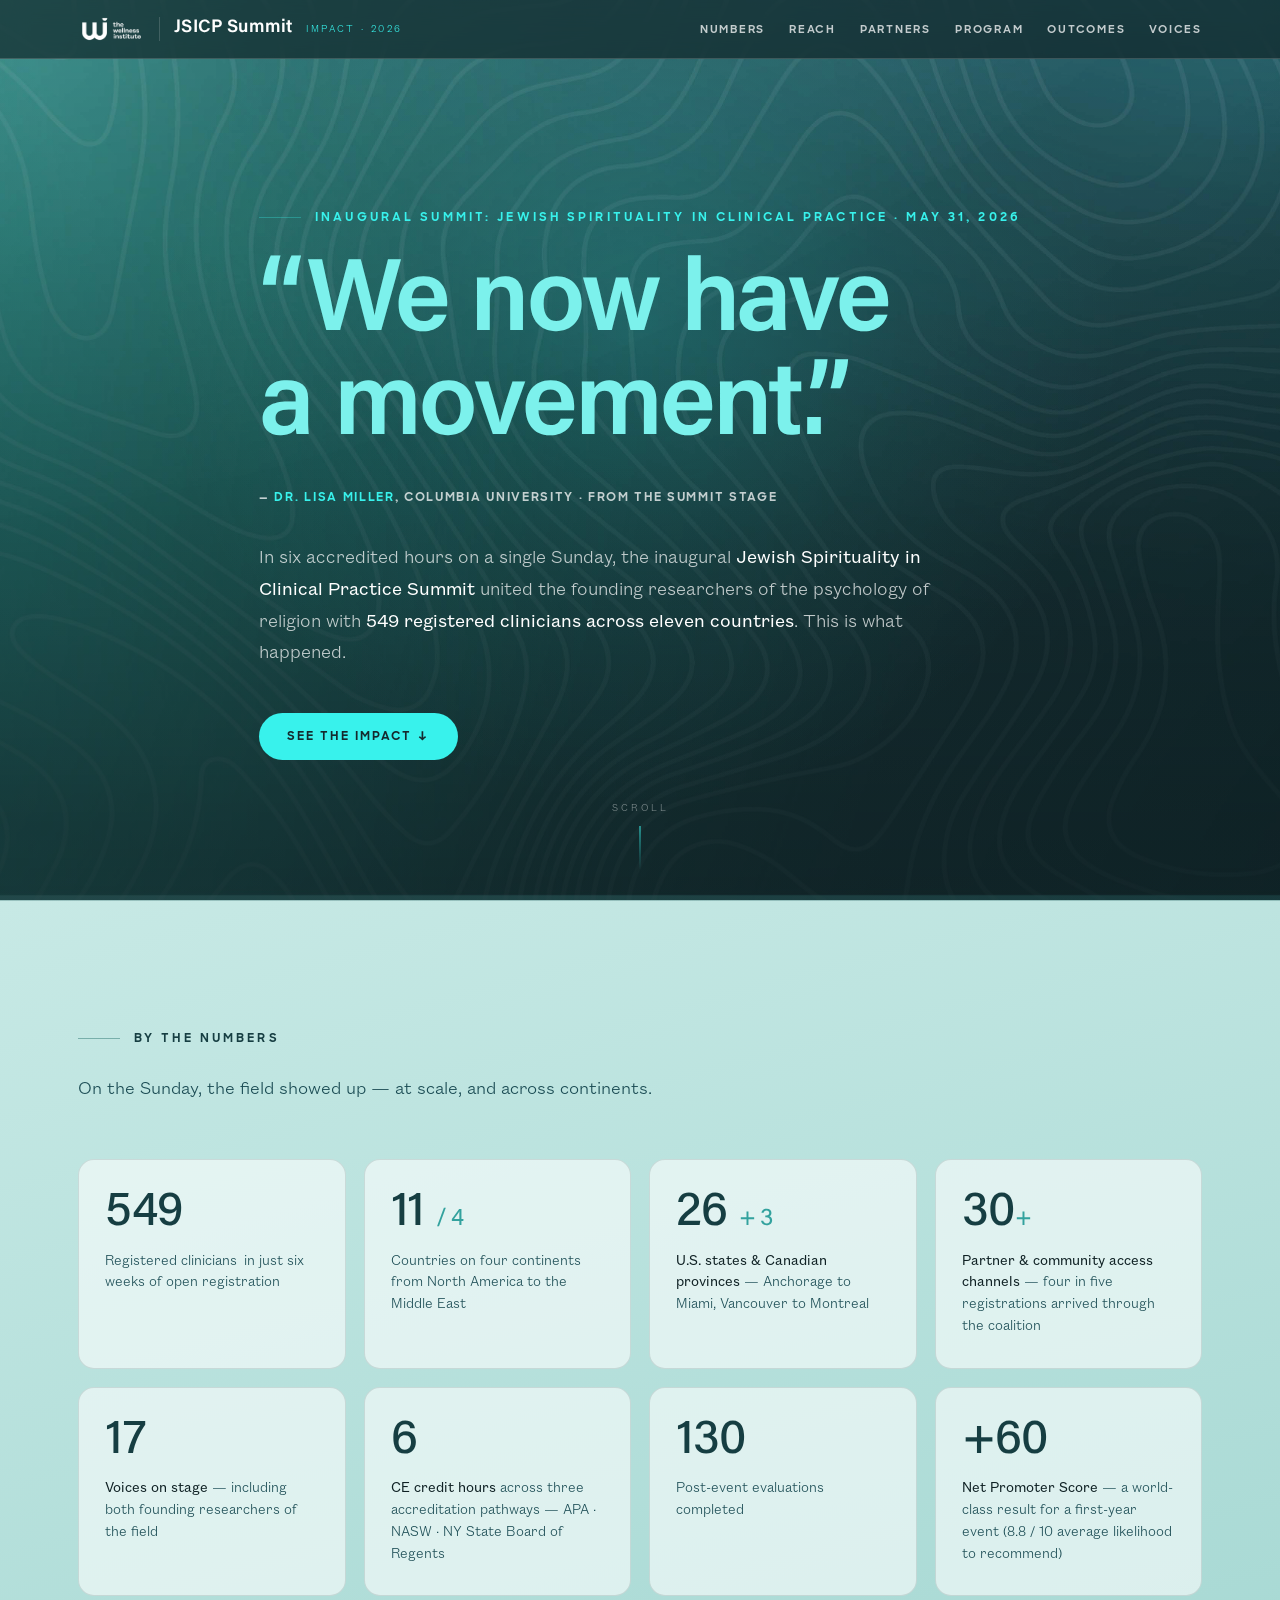
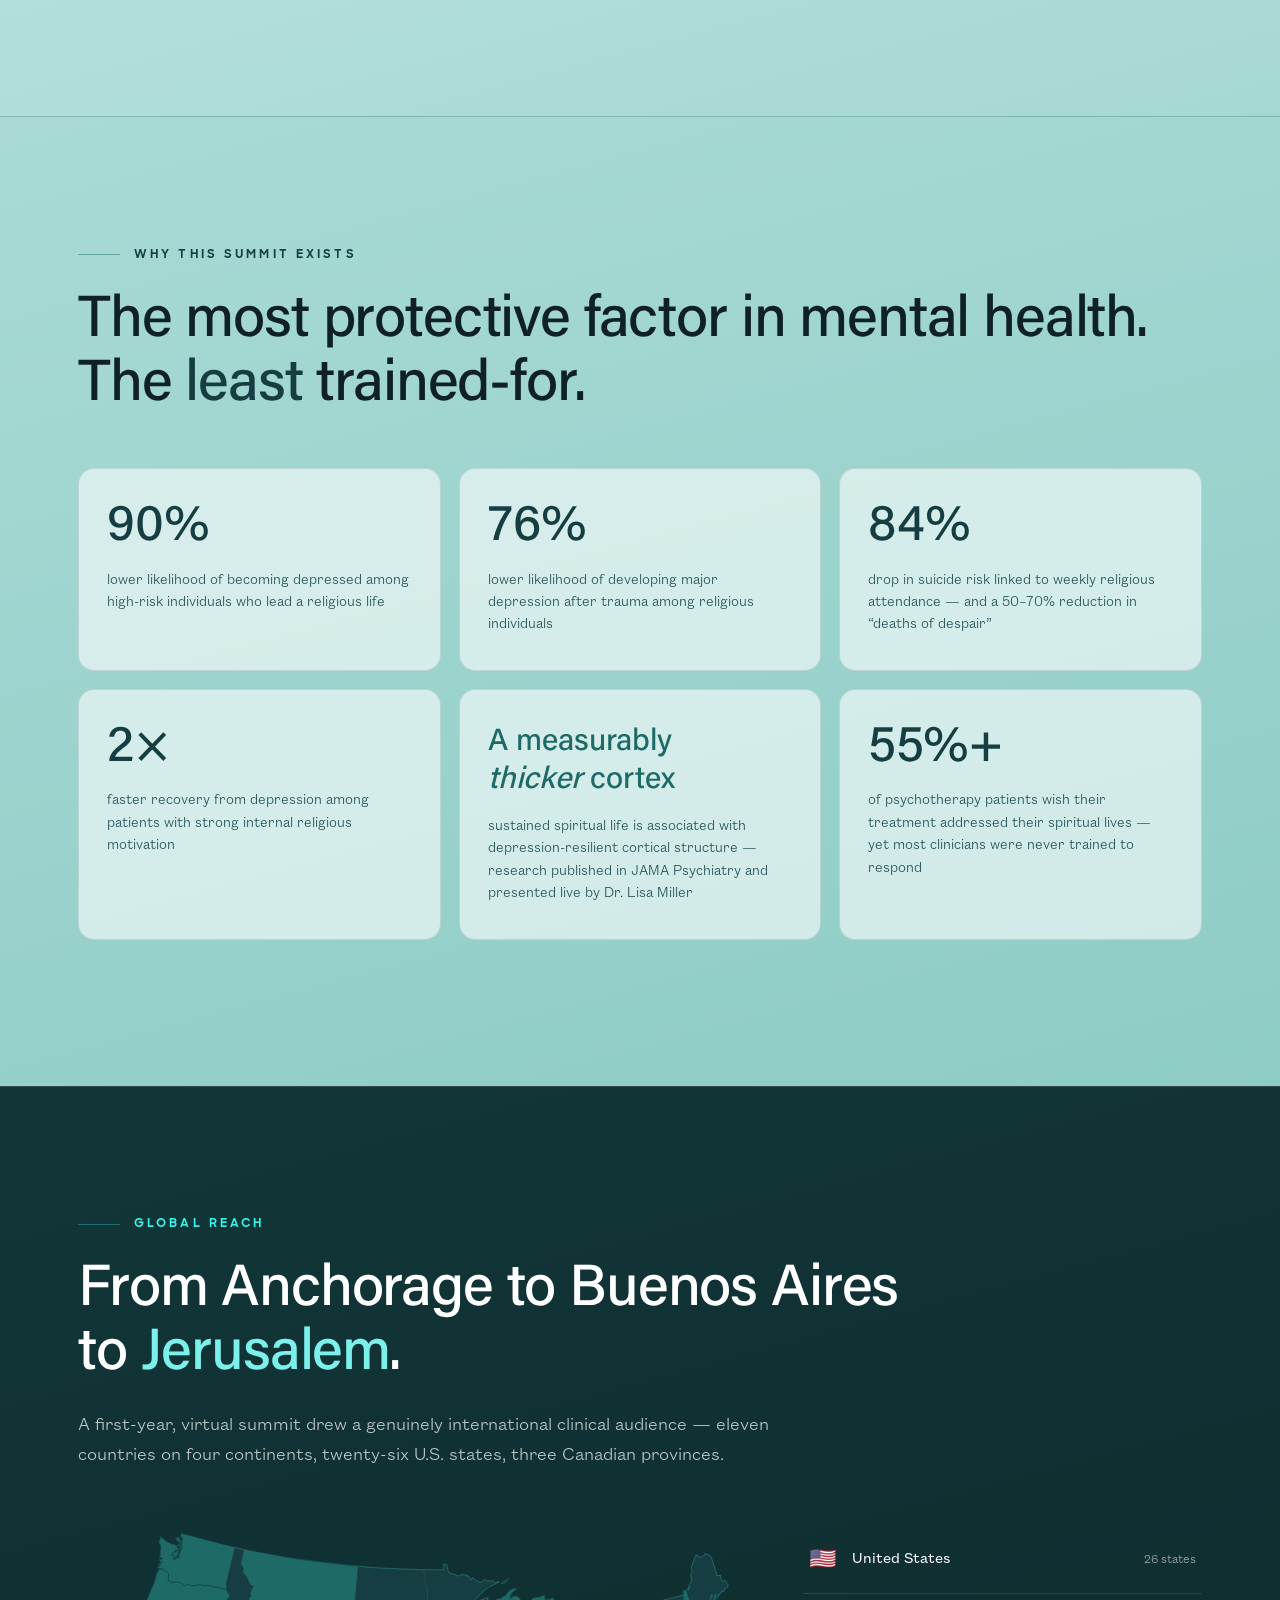
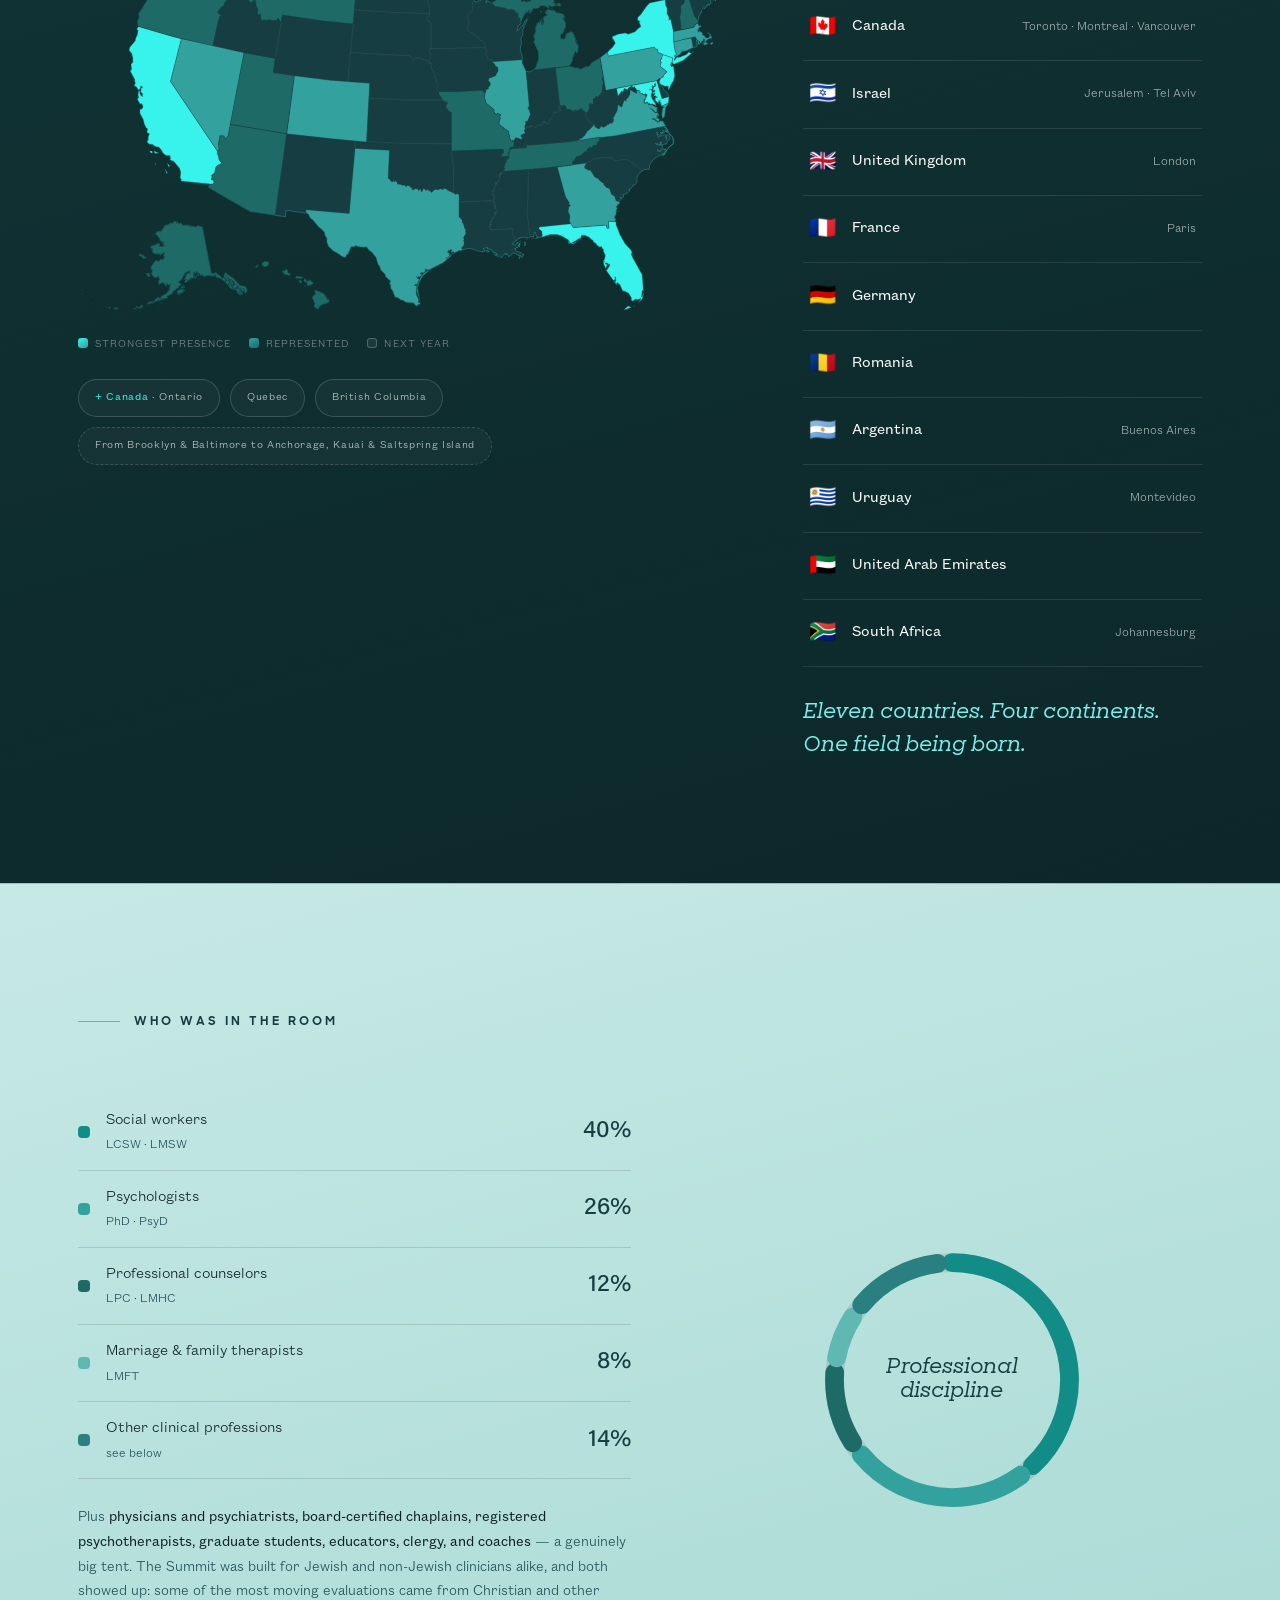
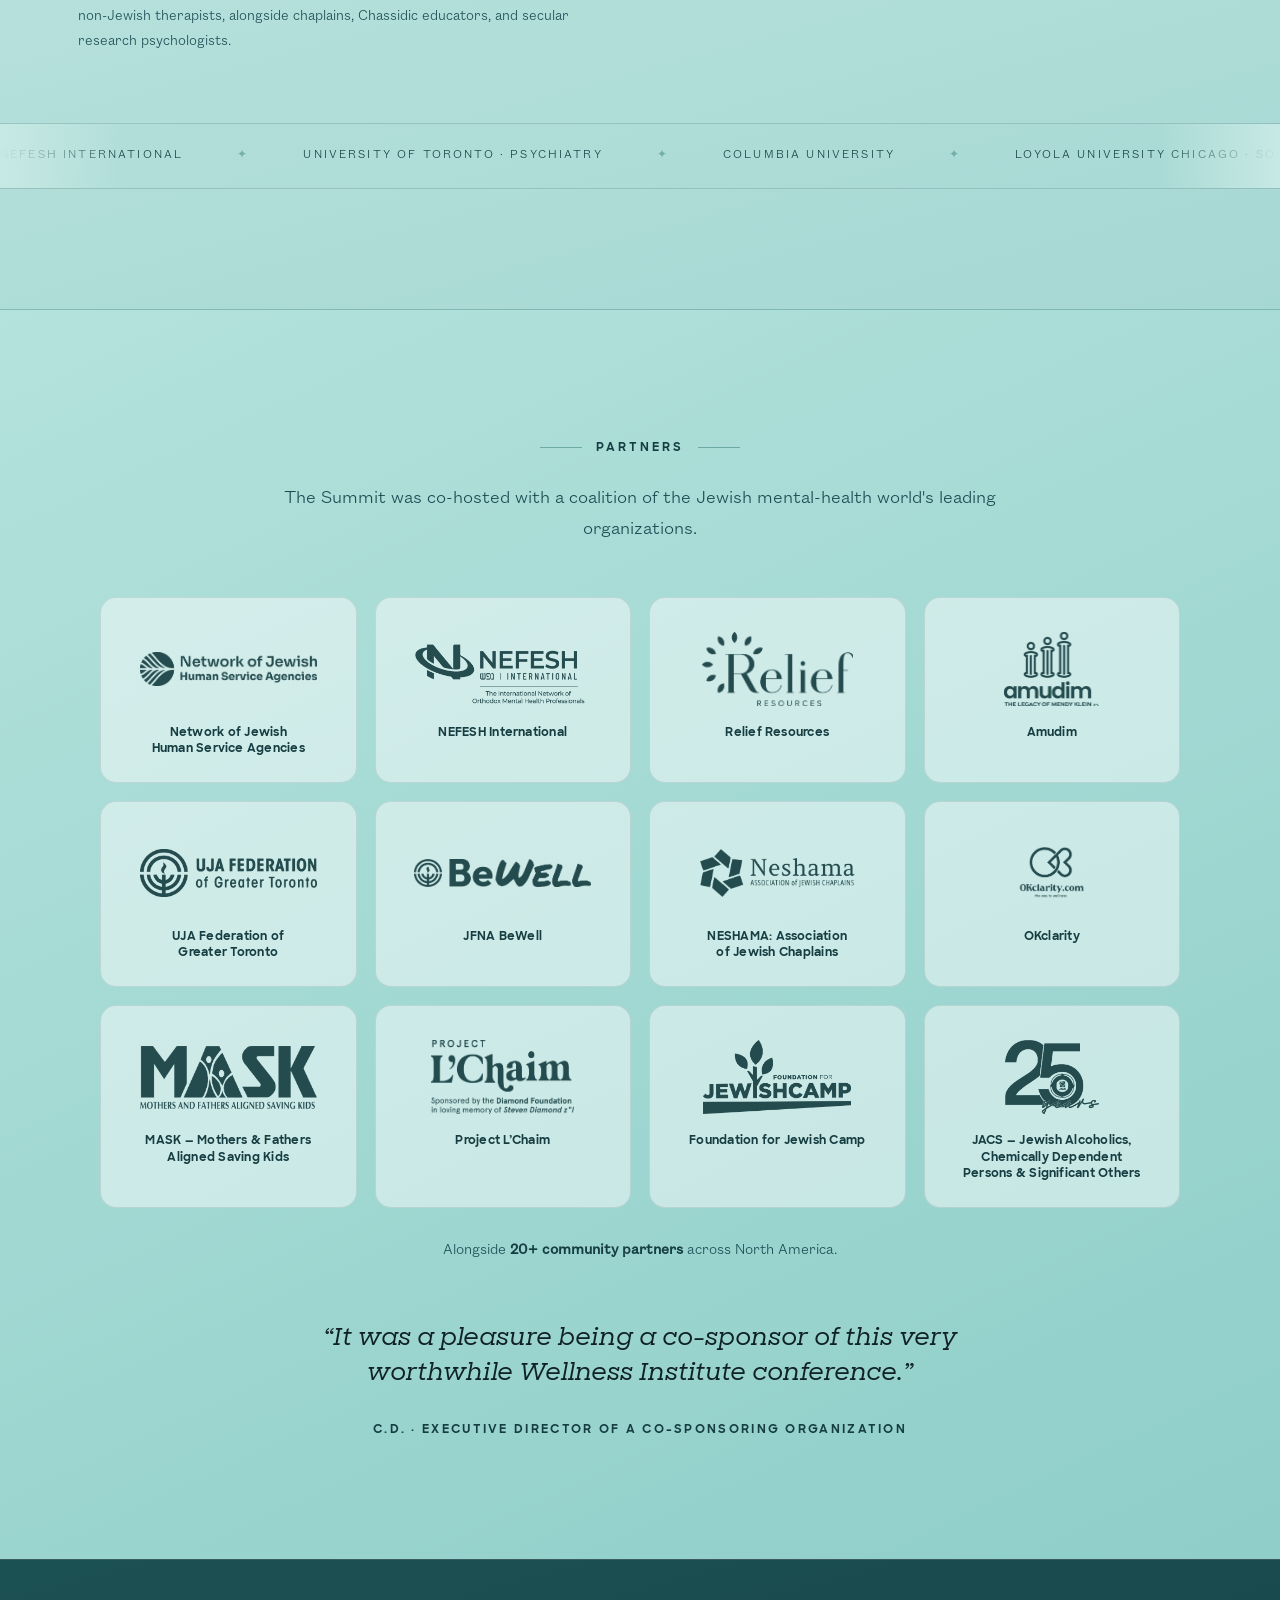
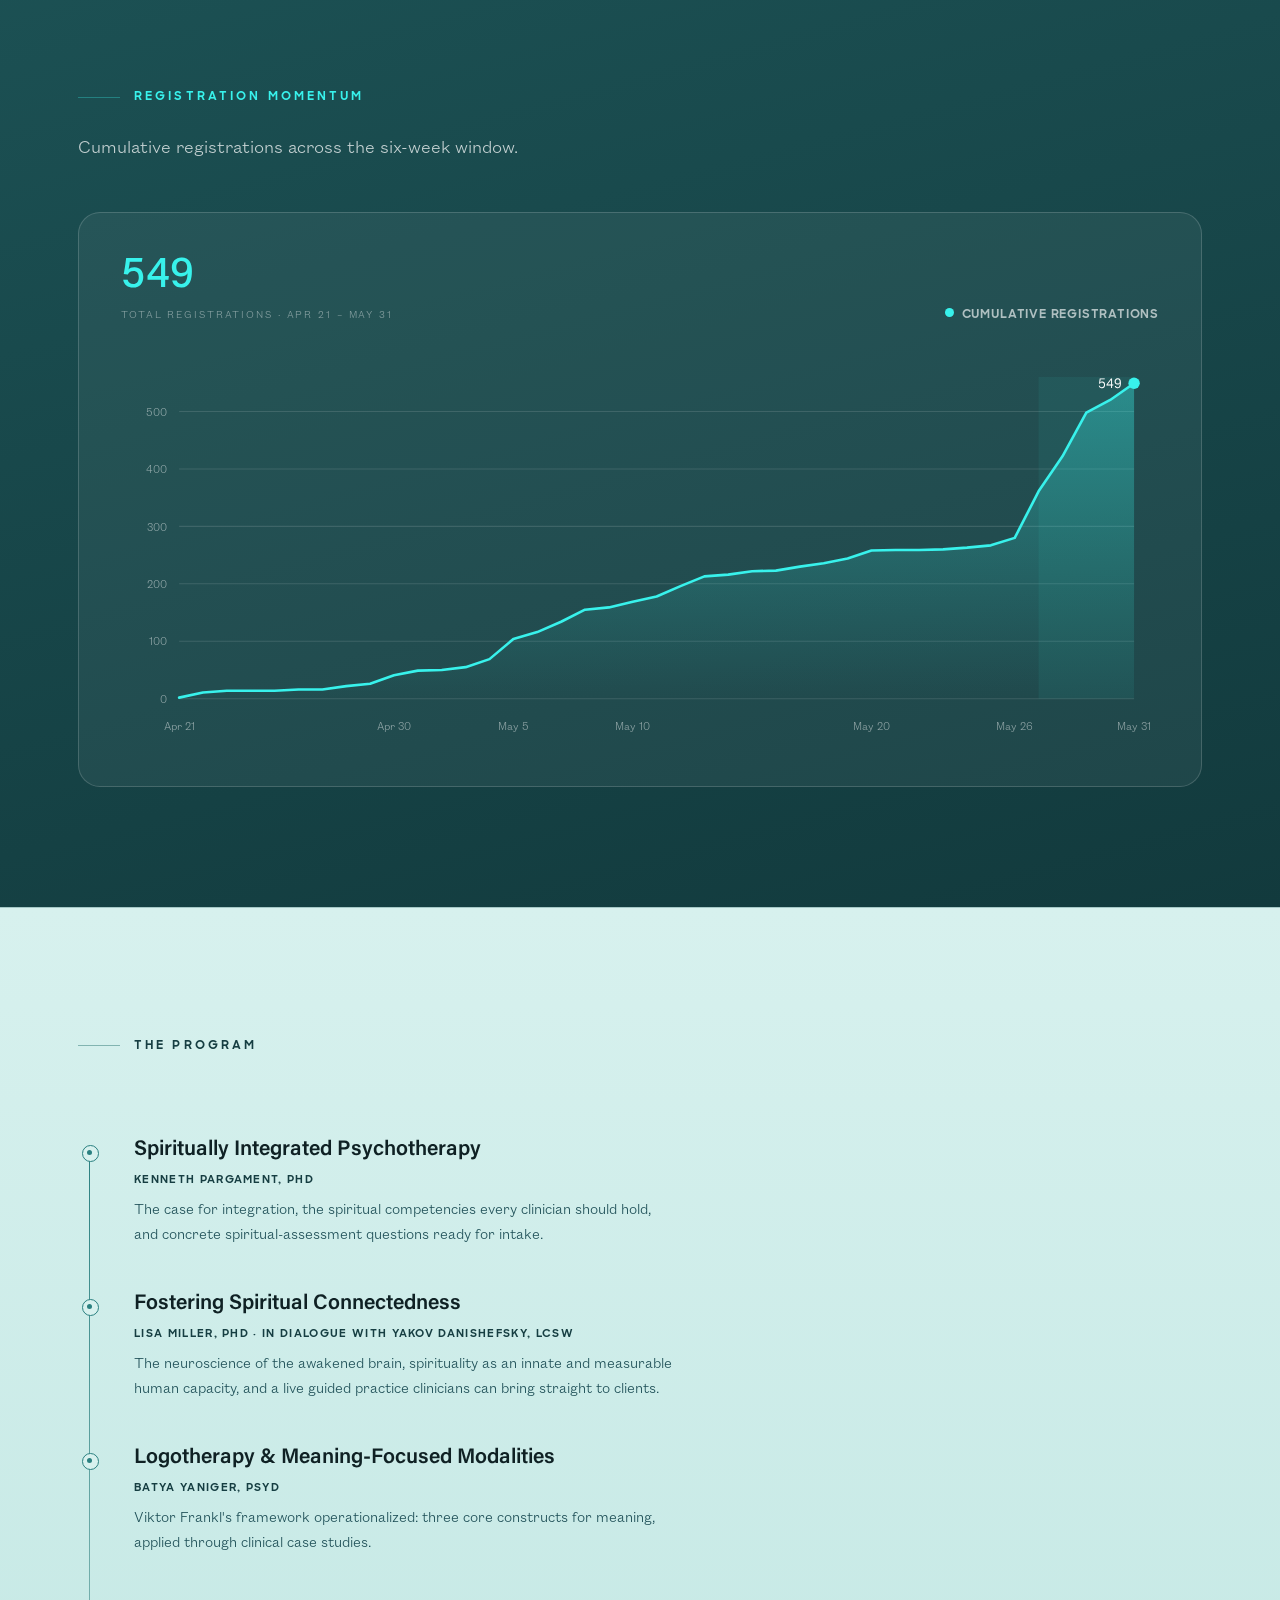
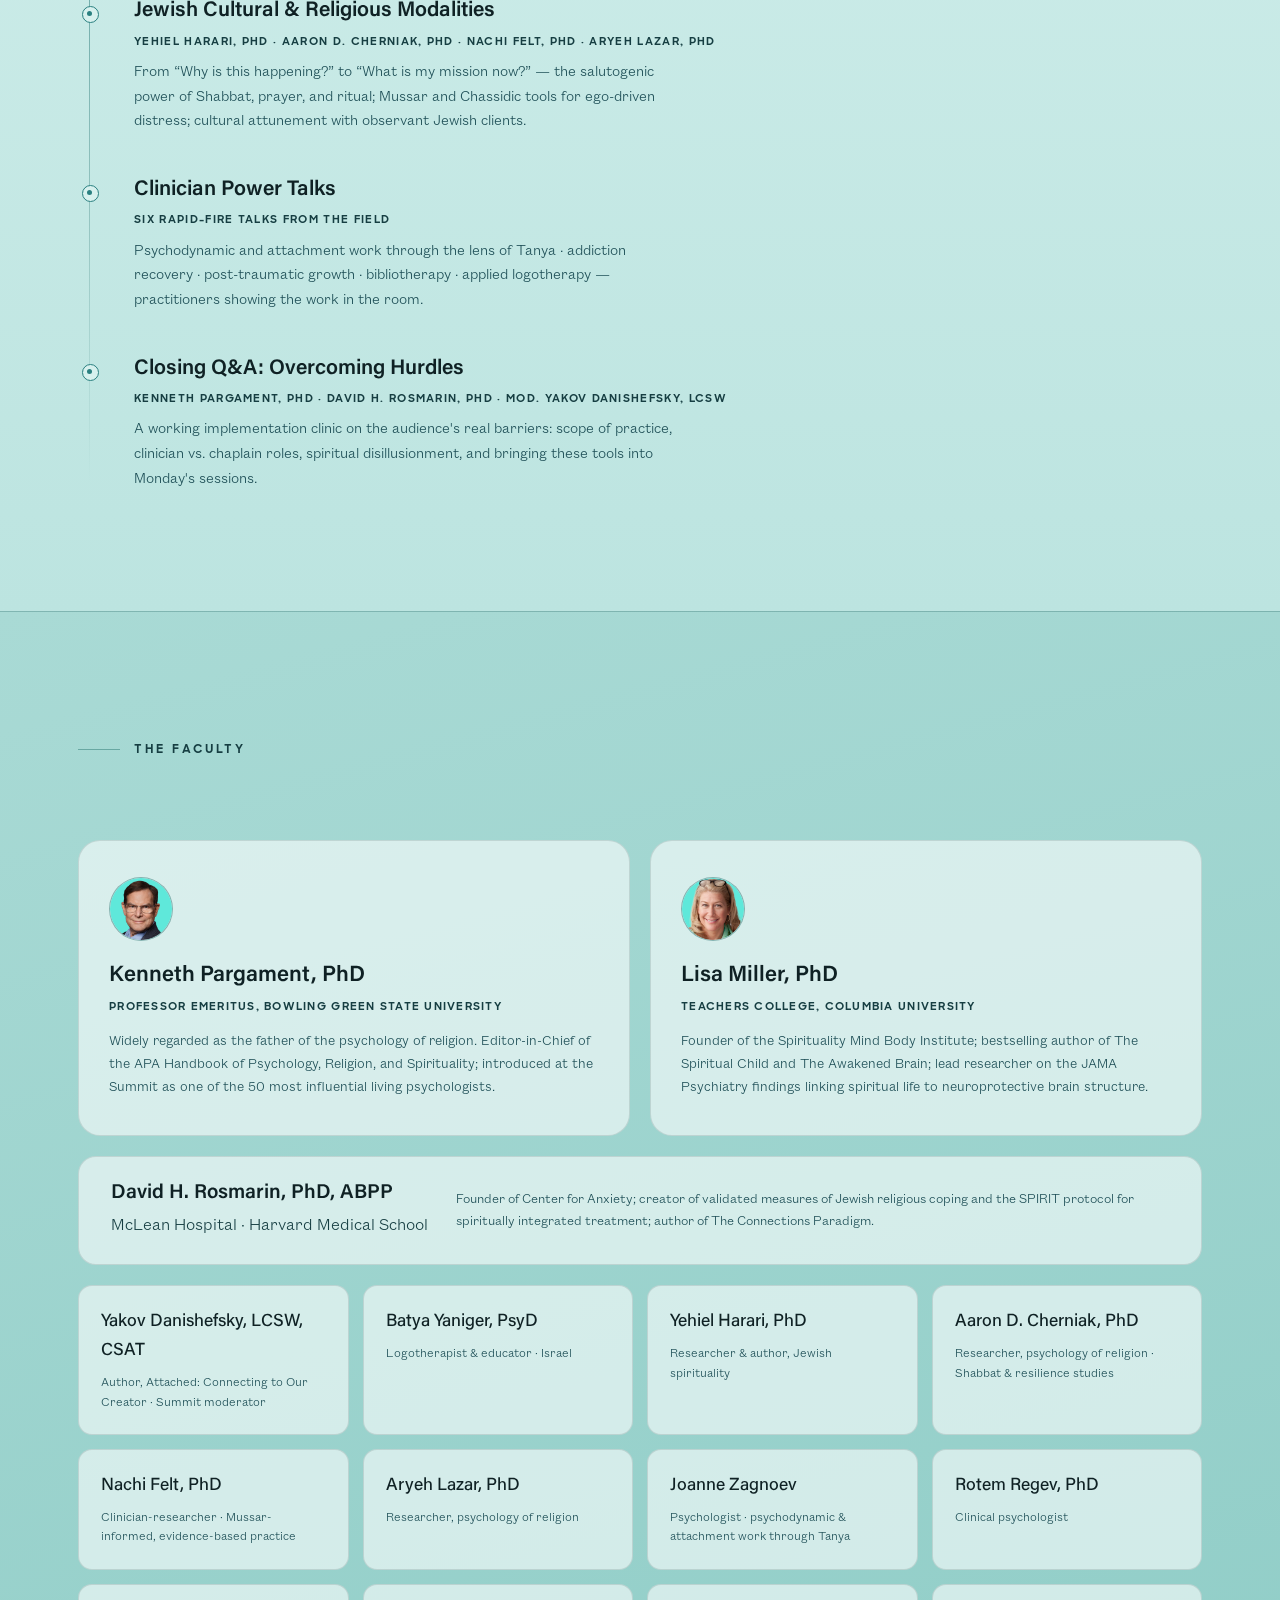
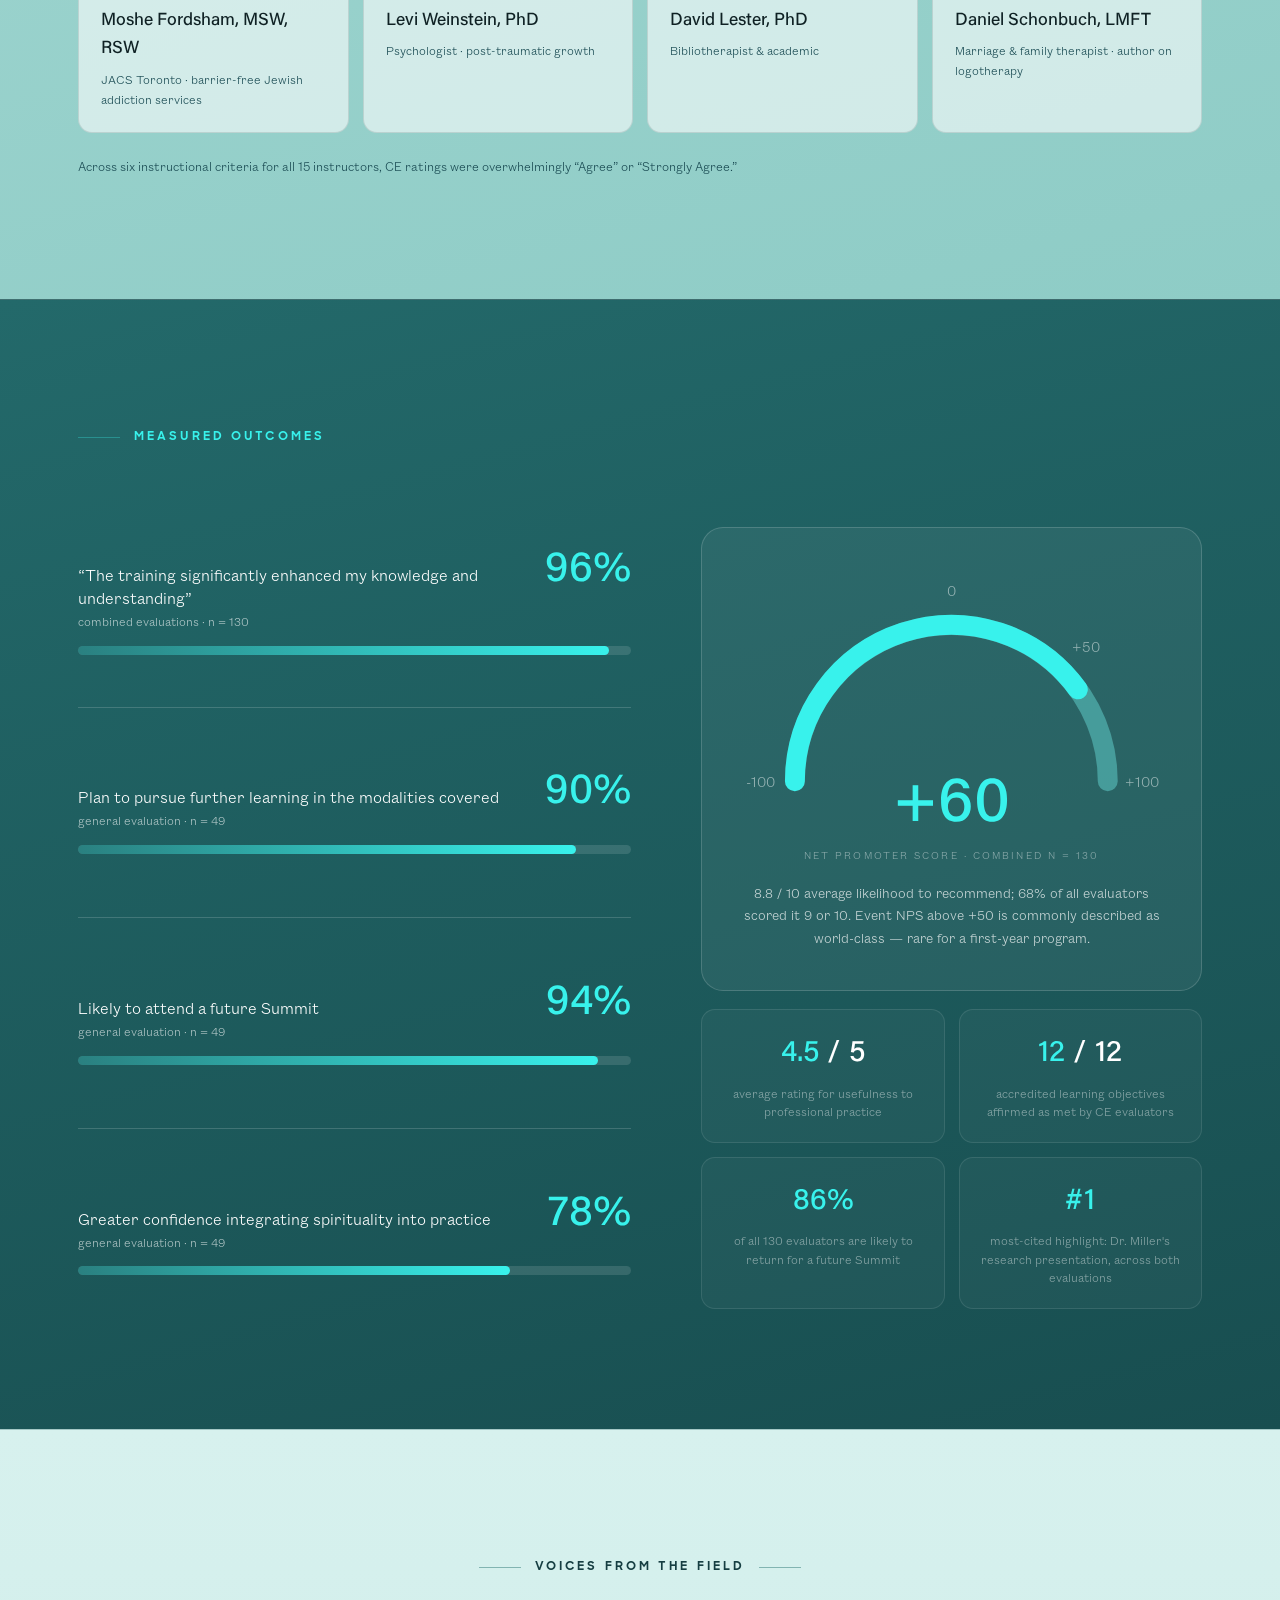
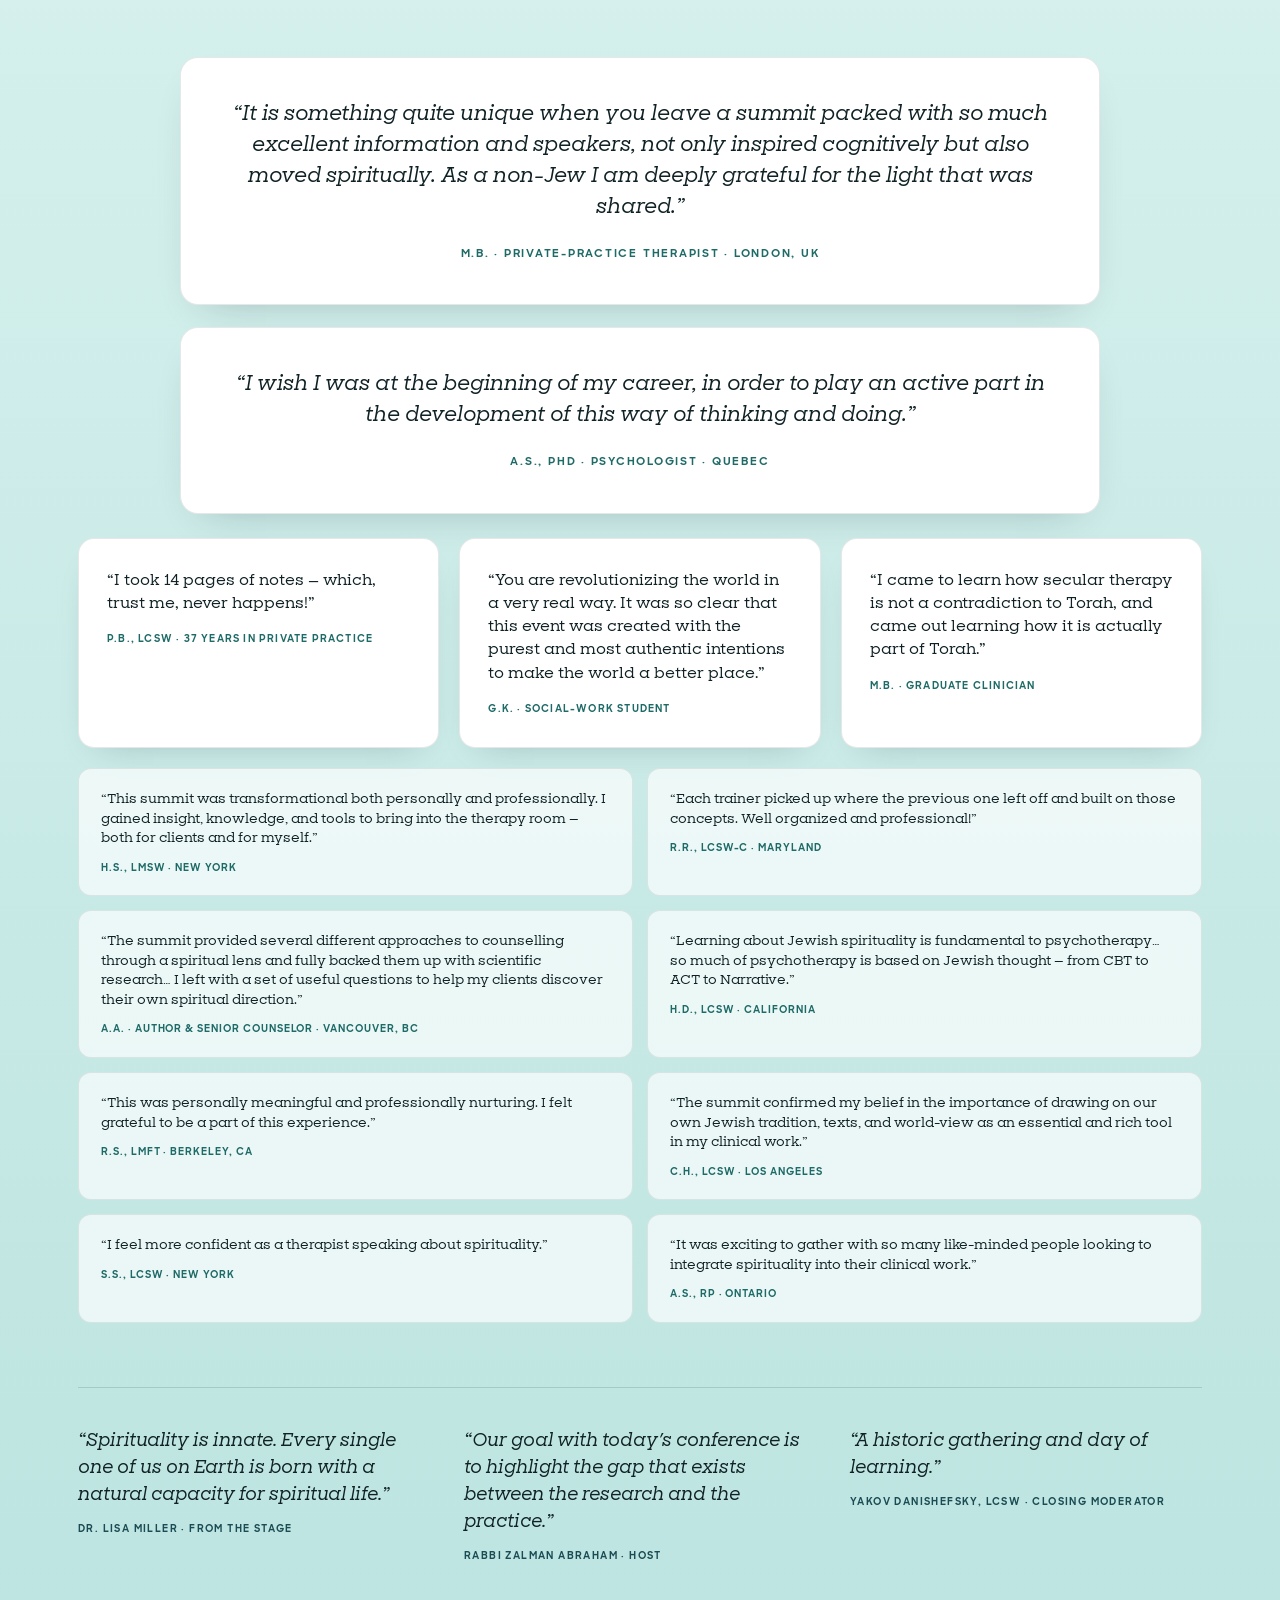
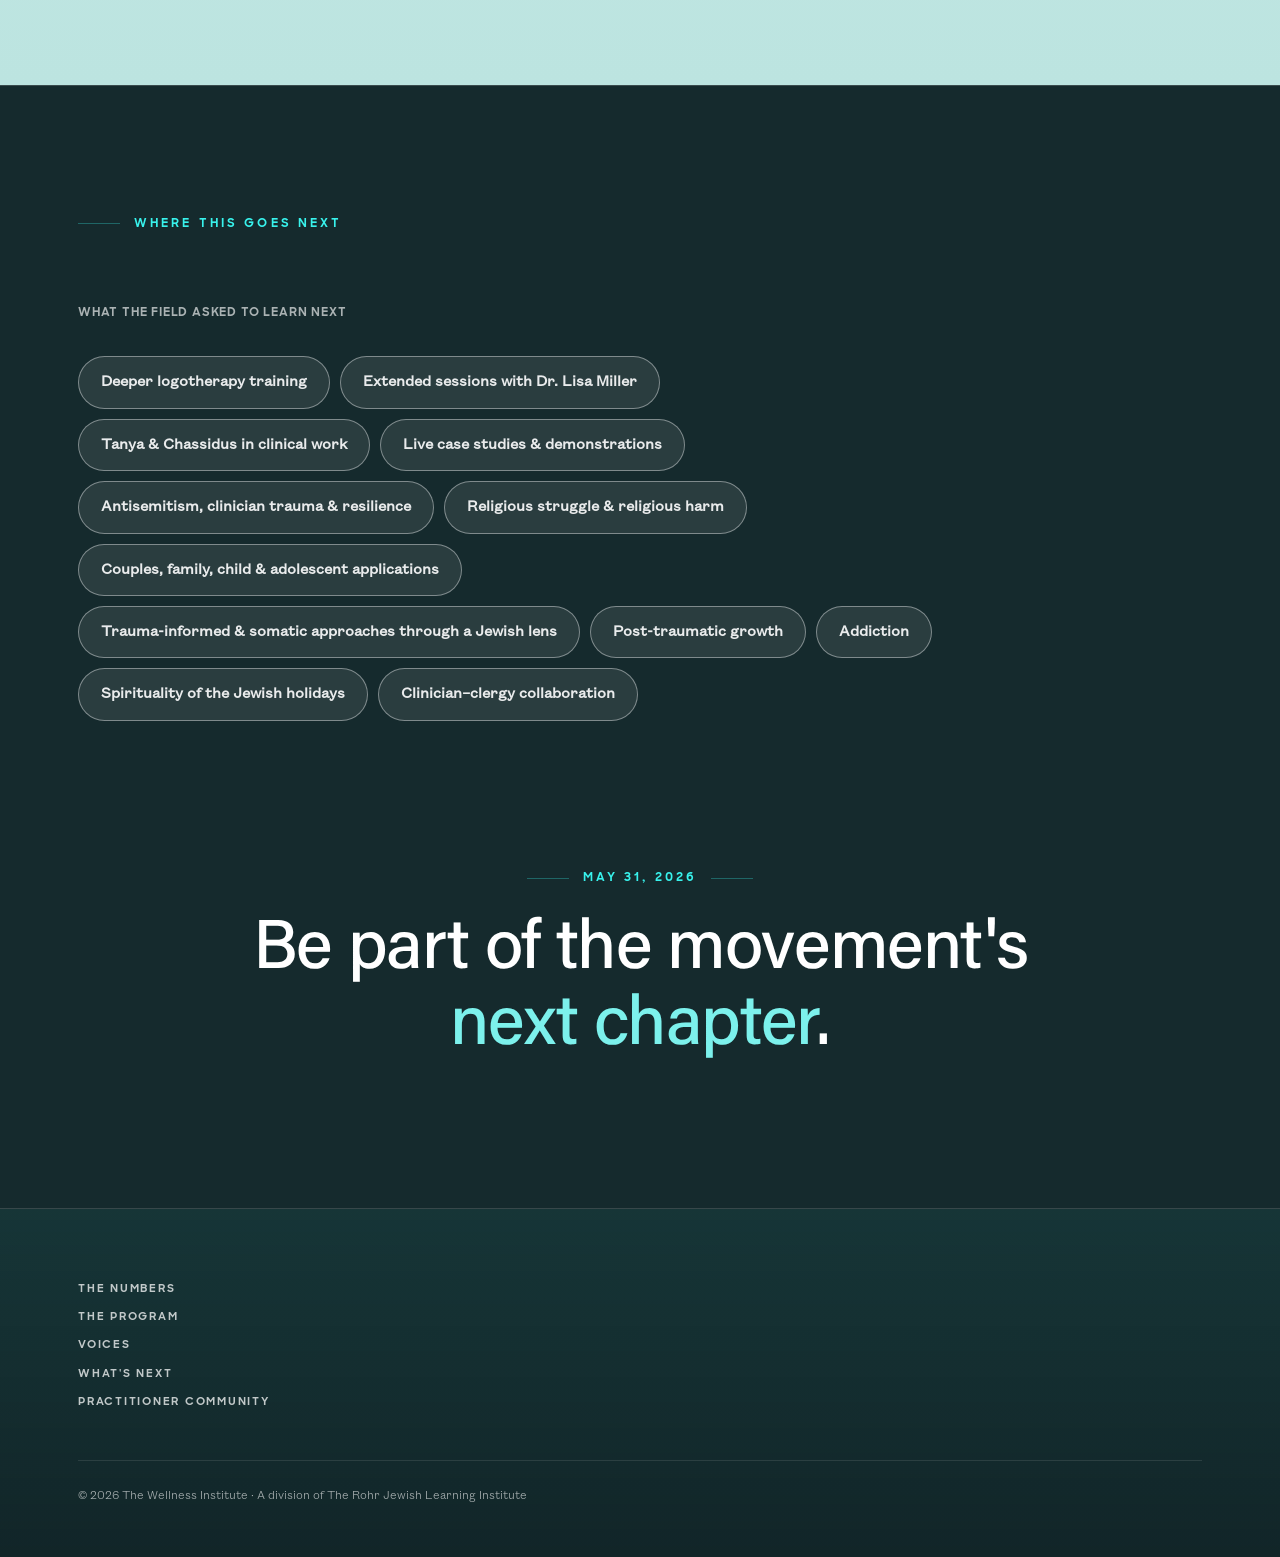
==== commit 5e9cf311: "Change 'rare air' to 'rare' in v2 NPS gauge copy" ====
--- a/jsicp-2026-impact-report-v2.html
+++ b/jsicp-2026-impact-report-v2.html
@@ -268,7 +268,7 @@
           <svg id="gauge" viewBox="0 0 300 170" role="img" aria-label="Gauge showing a Net Promoter Score of plus 60, in the world-class band"></svg>
           <div class="nps">+60</div>
           <div class="nl">Net Promoter Score · combined n = 130</div>
-          <p>8.8 / 10 average likelihood to recommend; 68% of all evaluators scored it 9 or 10. Event NPS above +50 is commonly described as world-class — rare air for a first-year program.</p>
+          <p>8.8 / 10 average likelihood to recommend; 68% of all evaluators scored it 9 or 10. Event NPS above +50 is commonly described as world-class — rare for a first-year program.</p>
         </div>
         <div class="minis">
           <div class="mini"><div class="n"><em>4.5</em> / 5</div><div class="l">average rating for usefulness to professional practice</div></div>
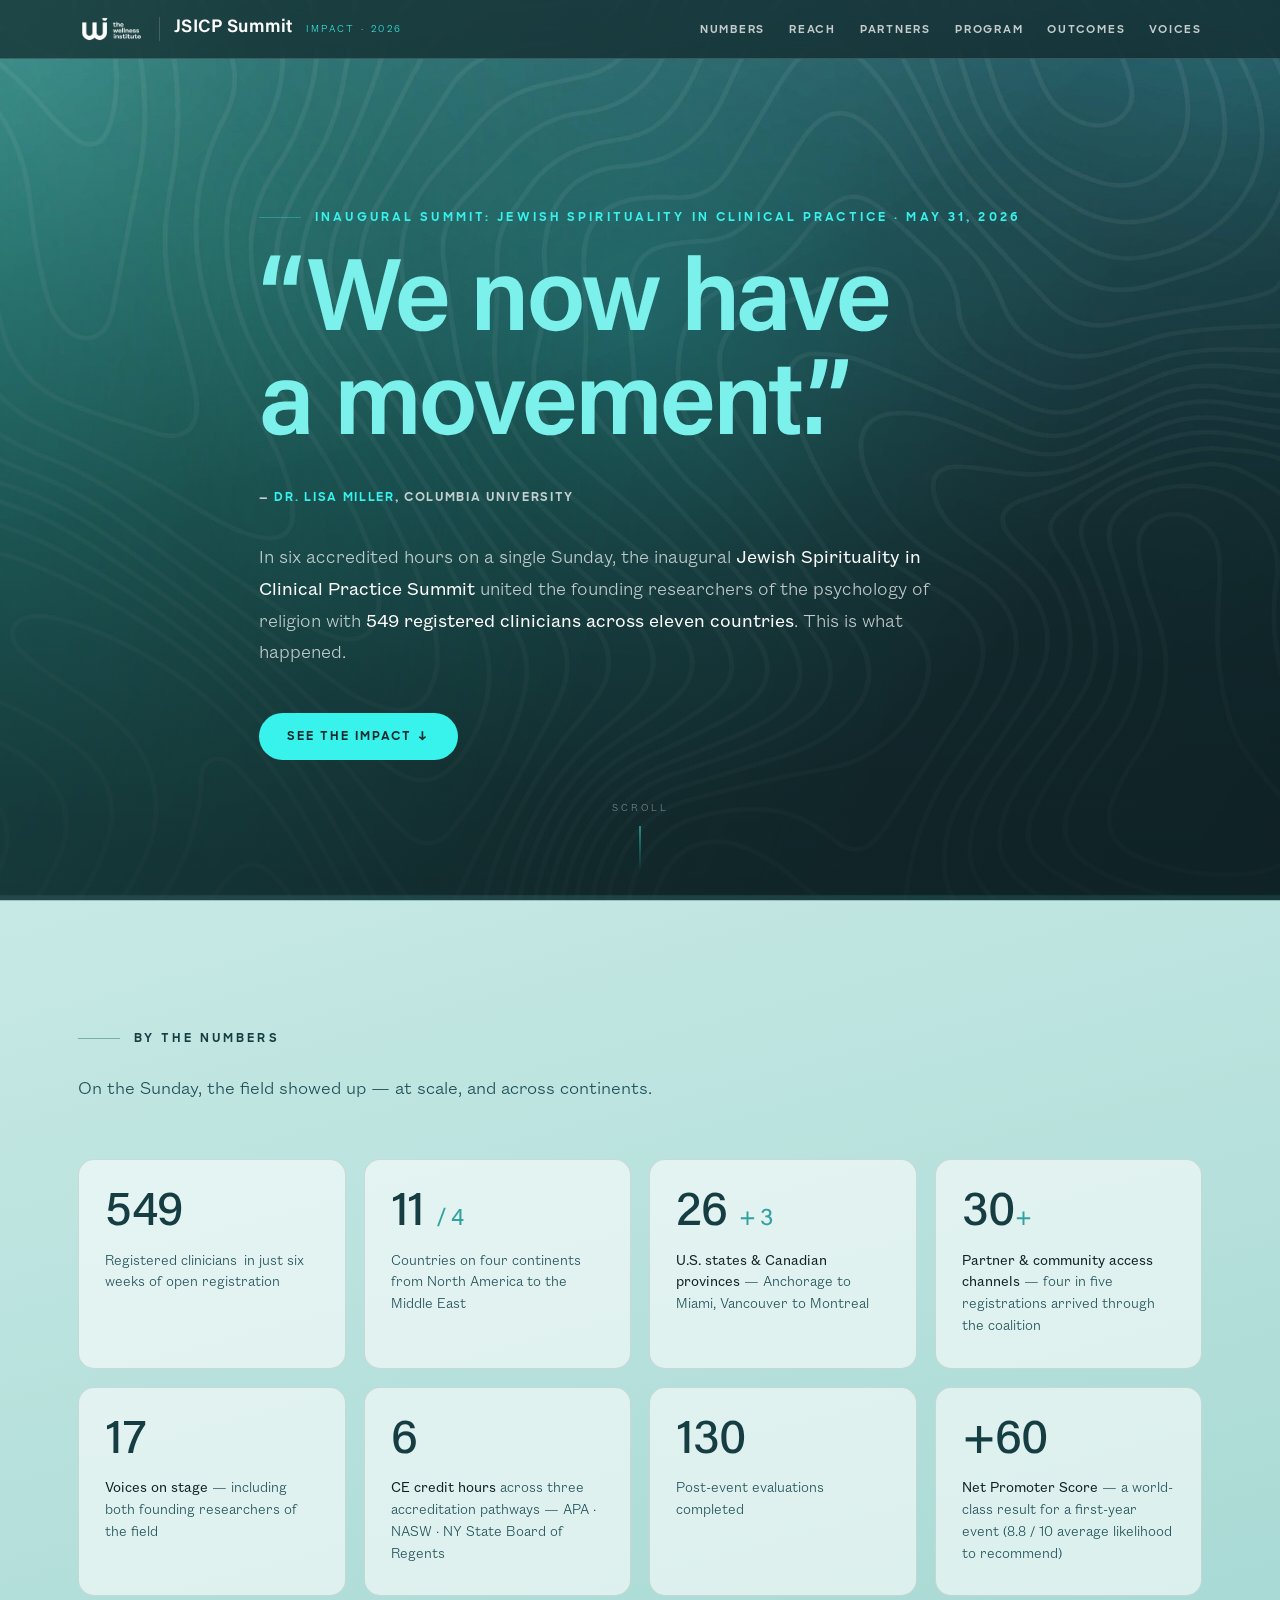
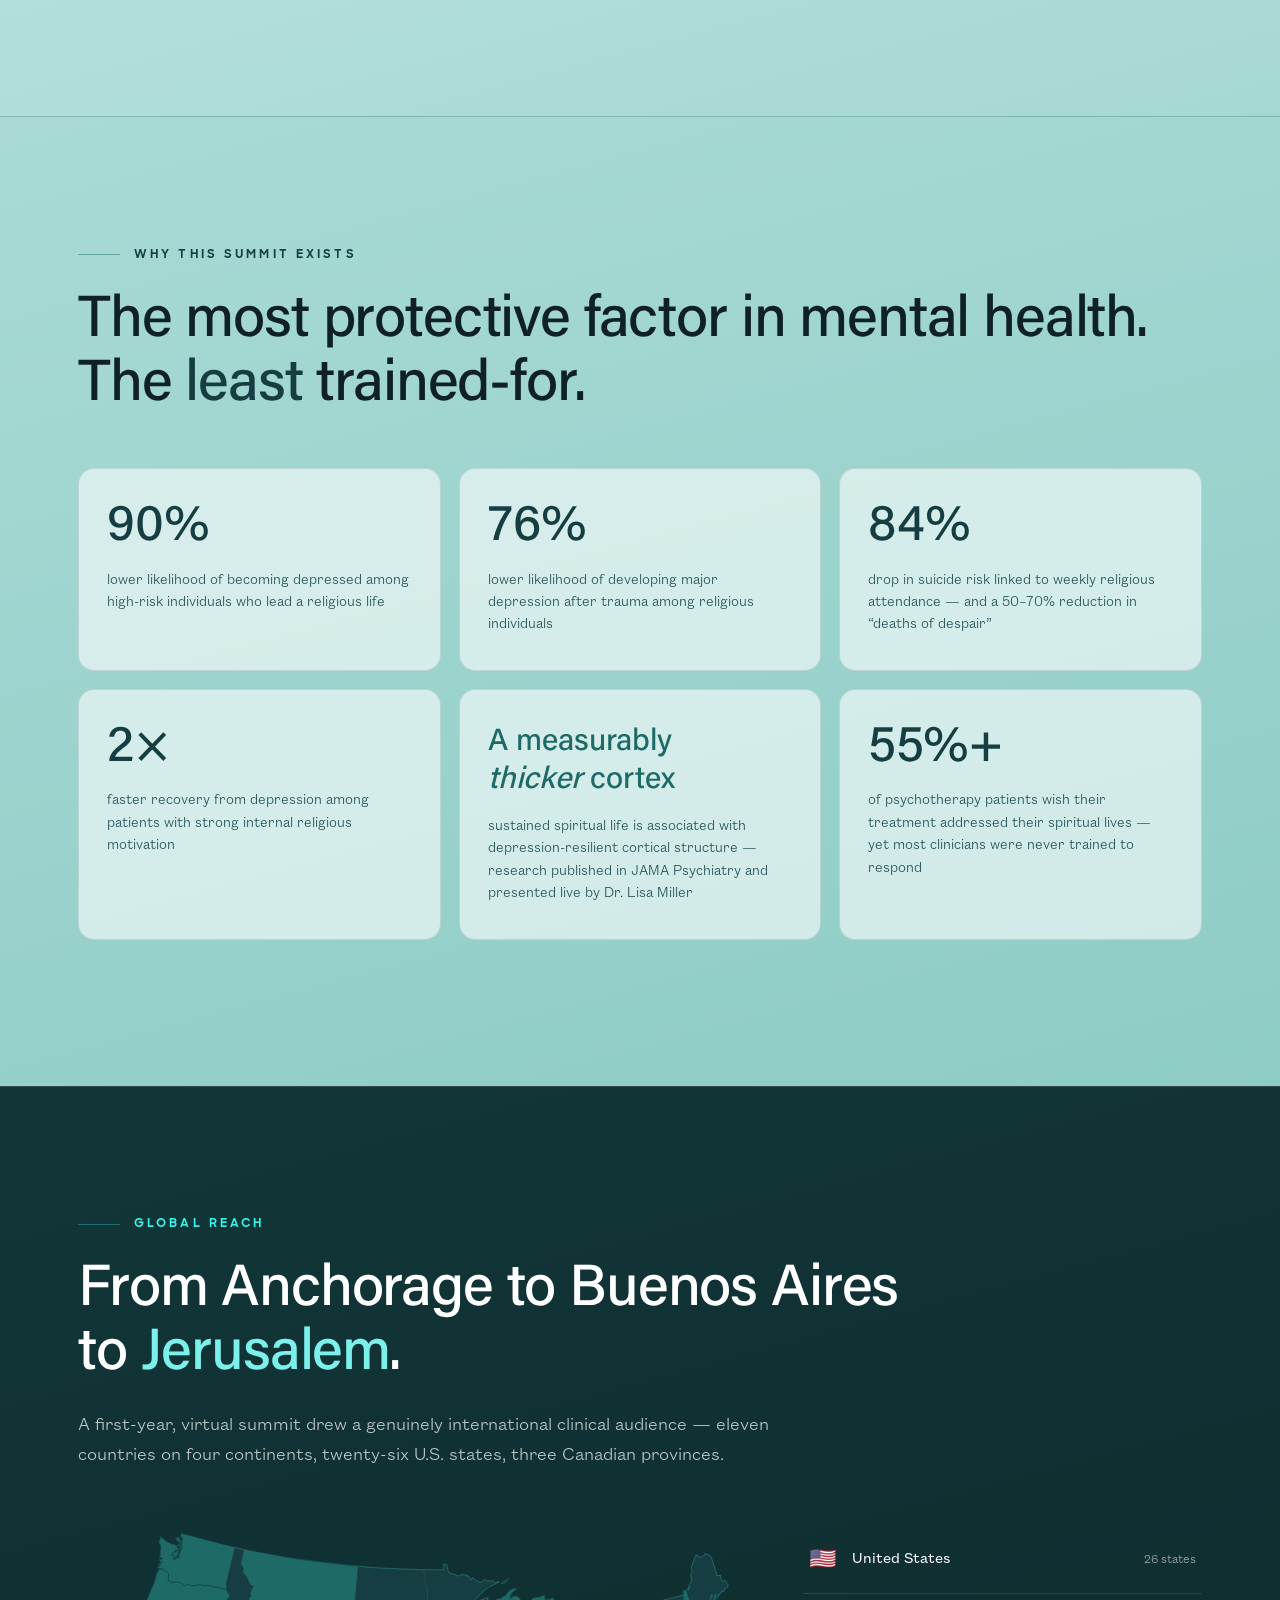
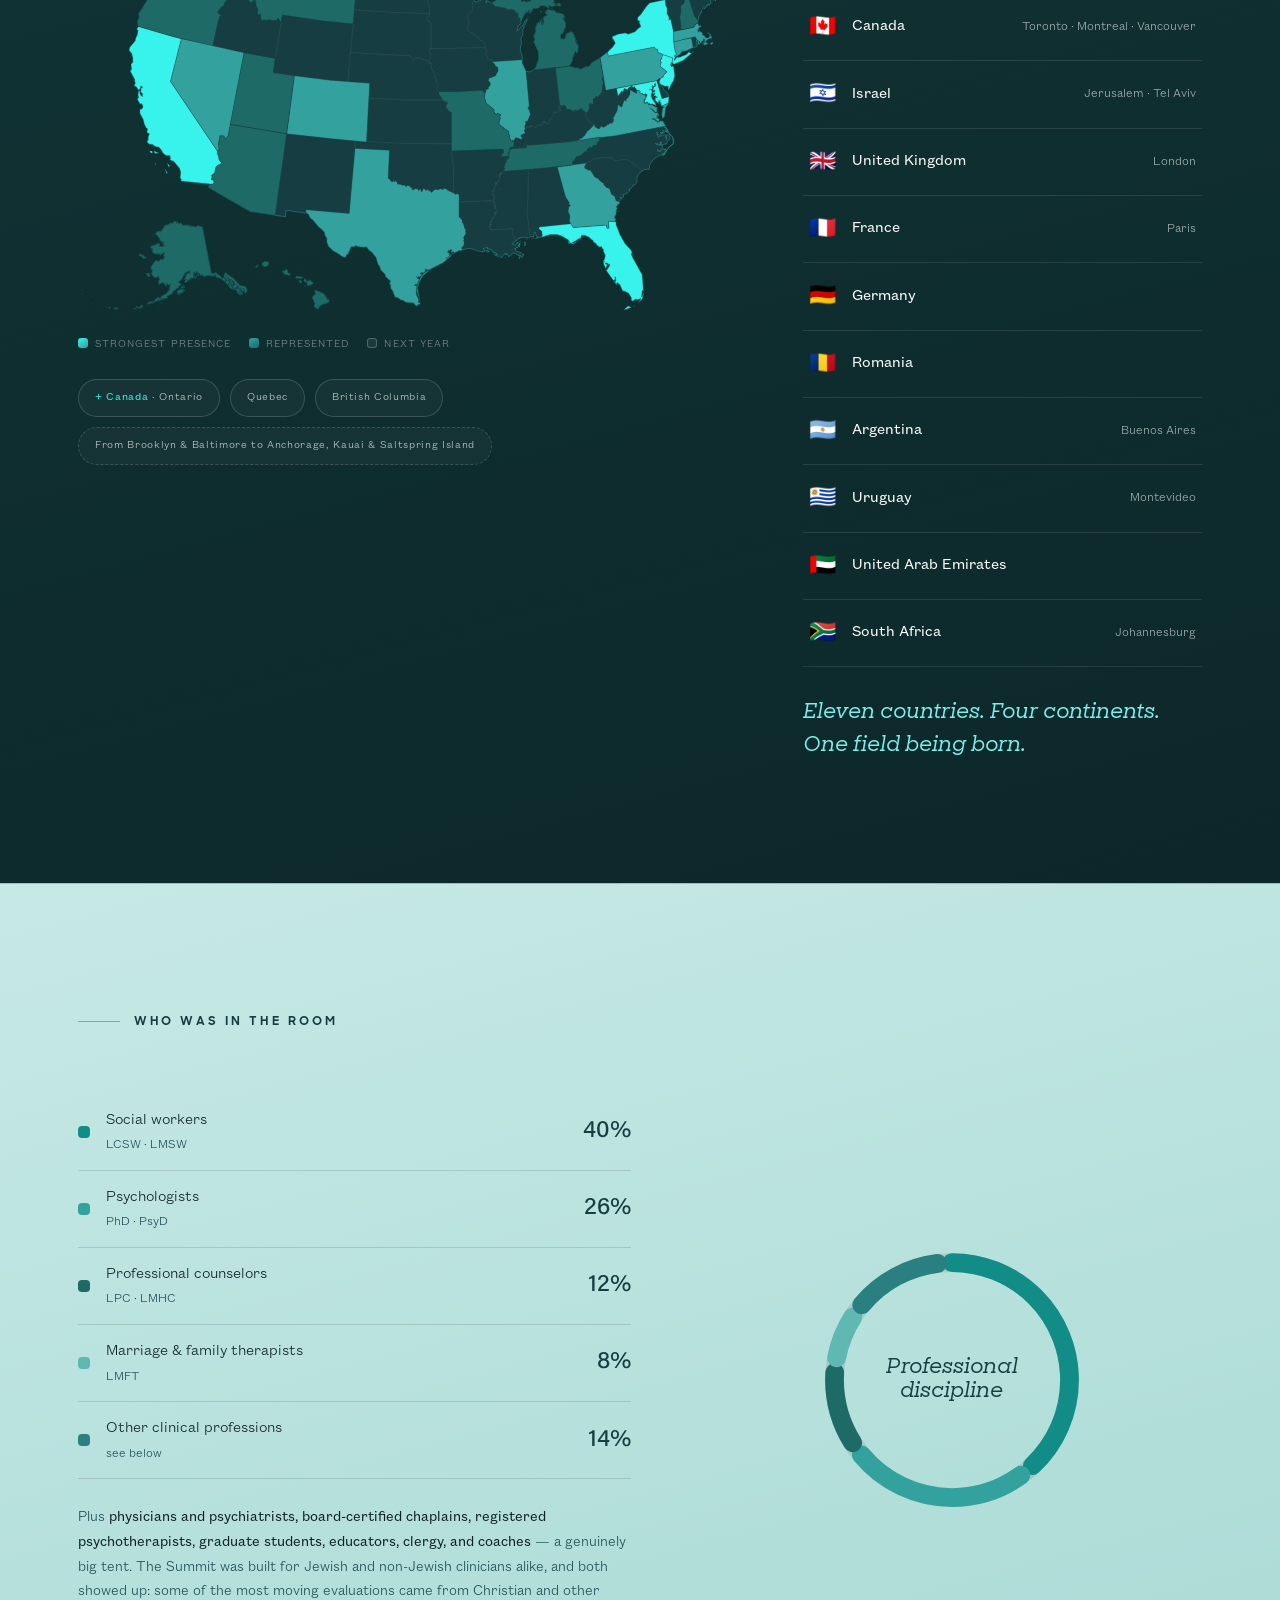
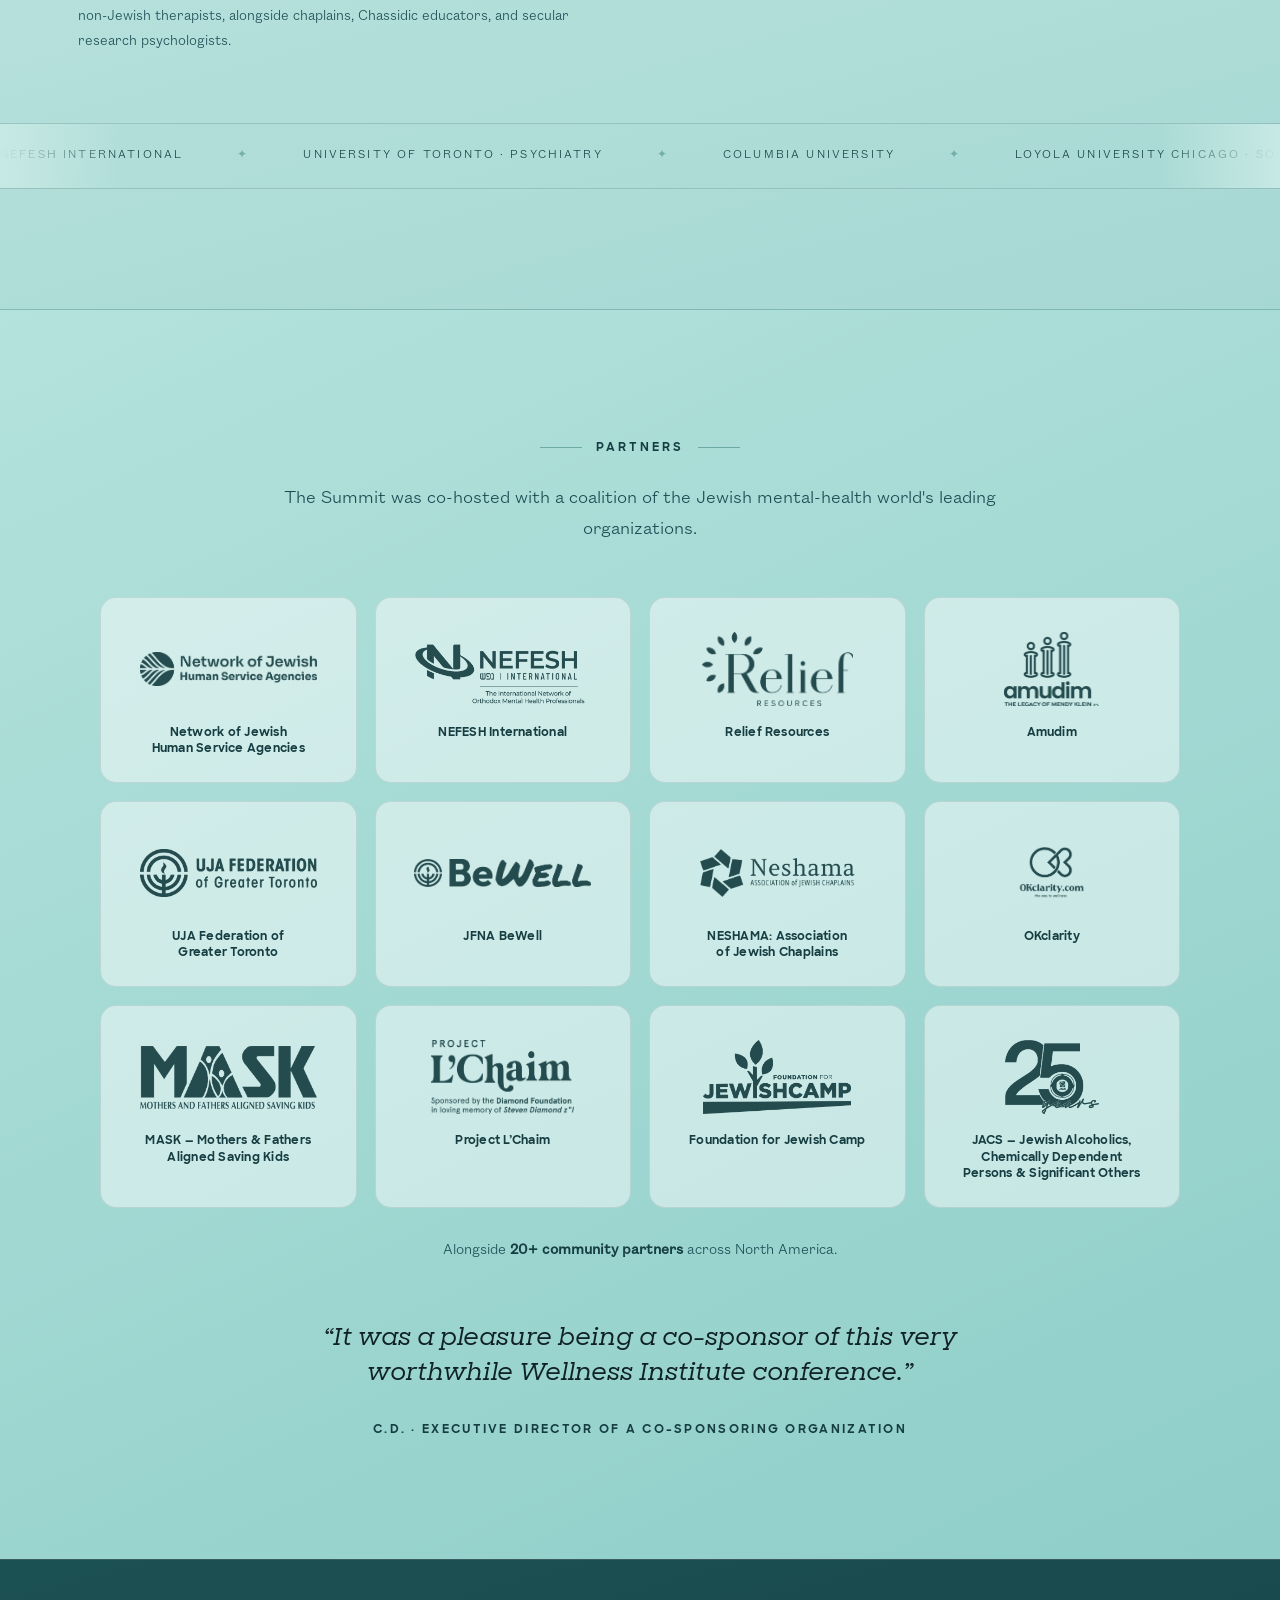
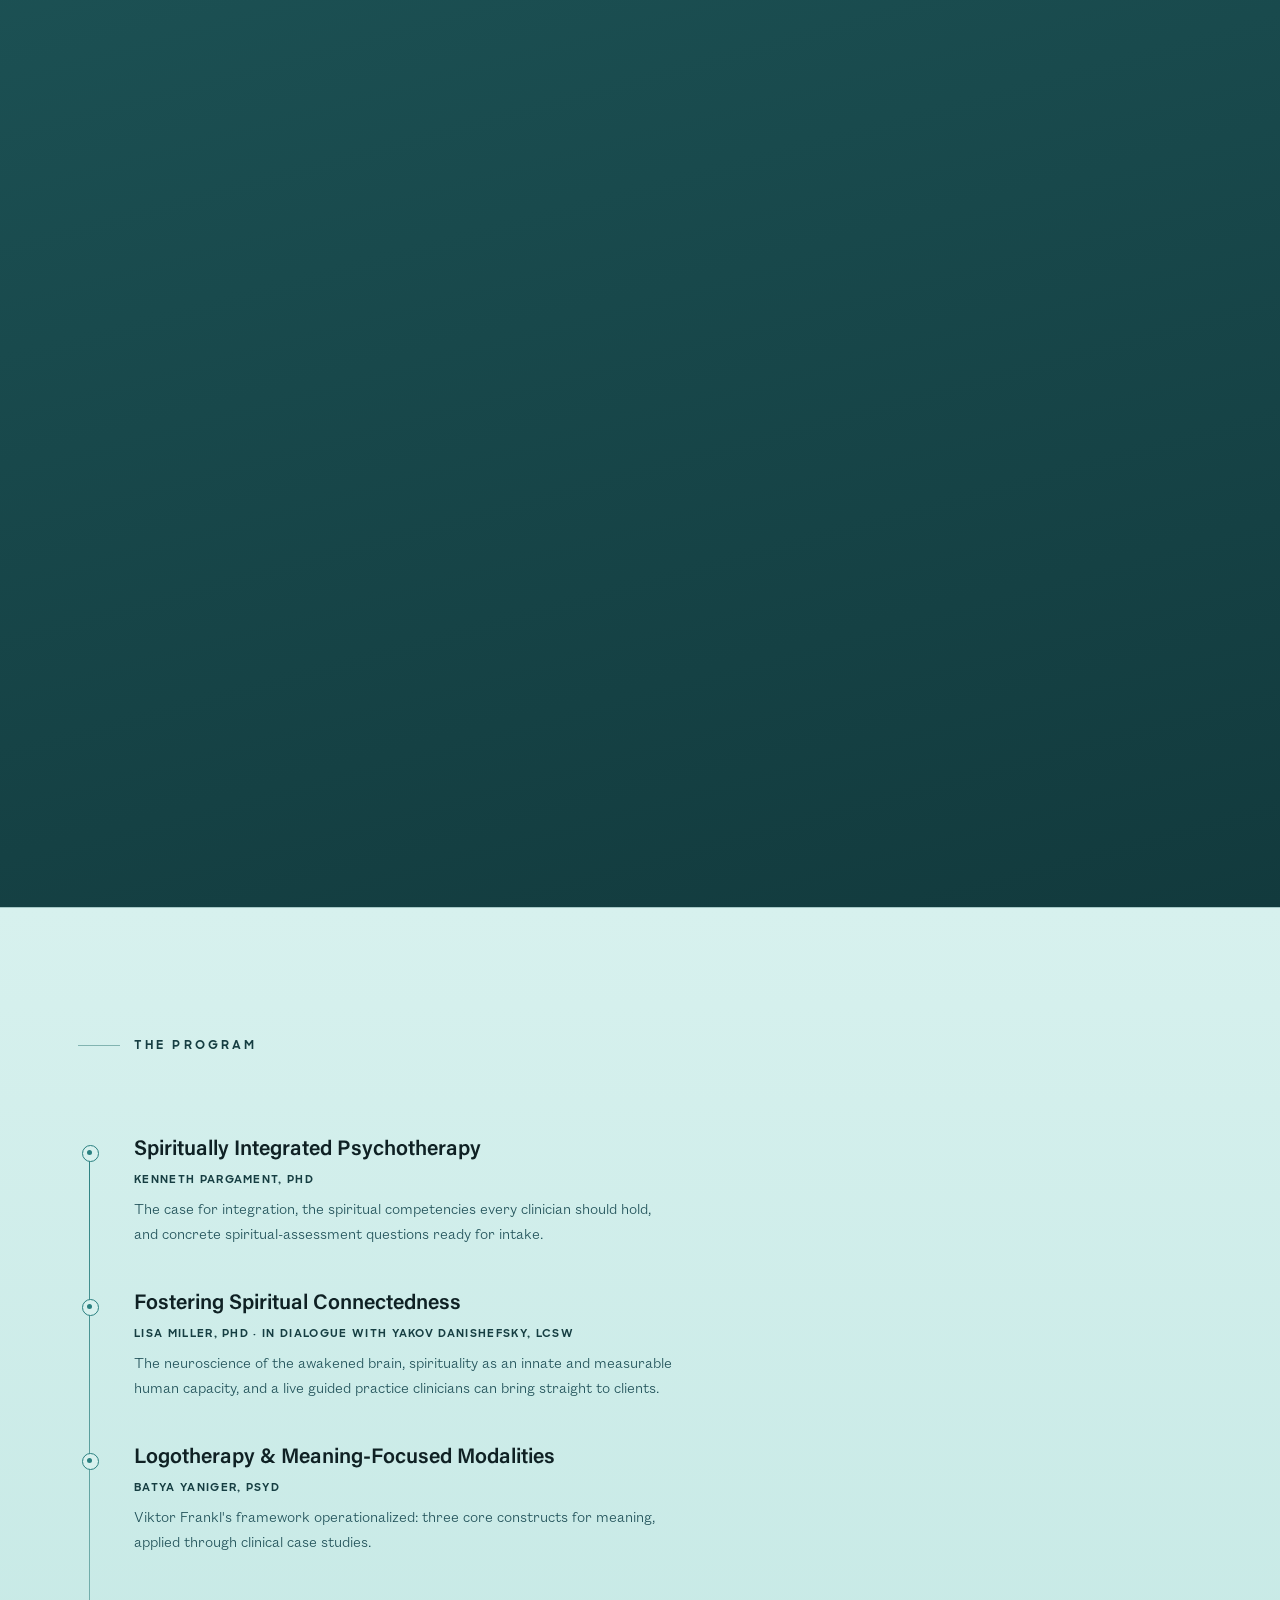
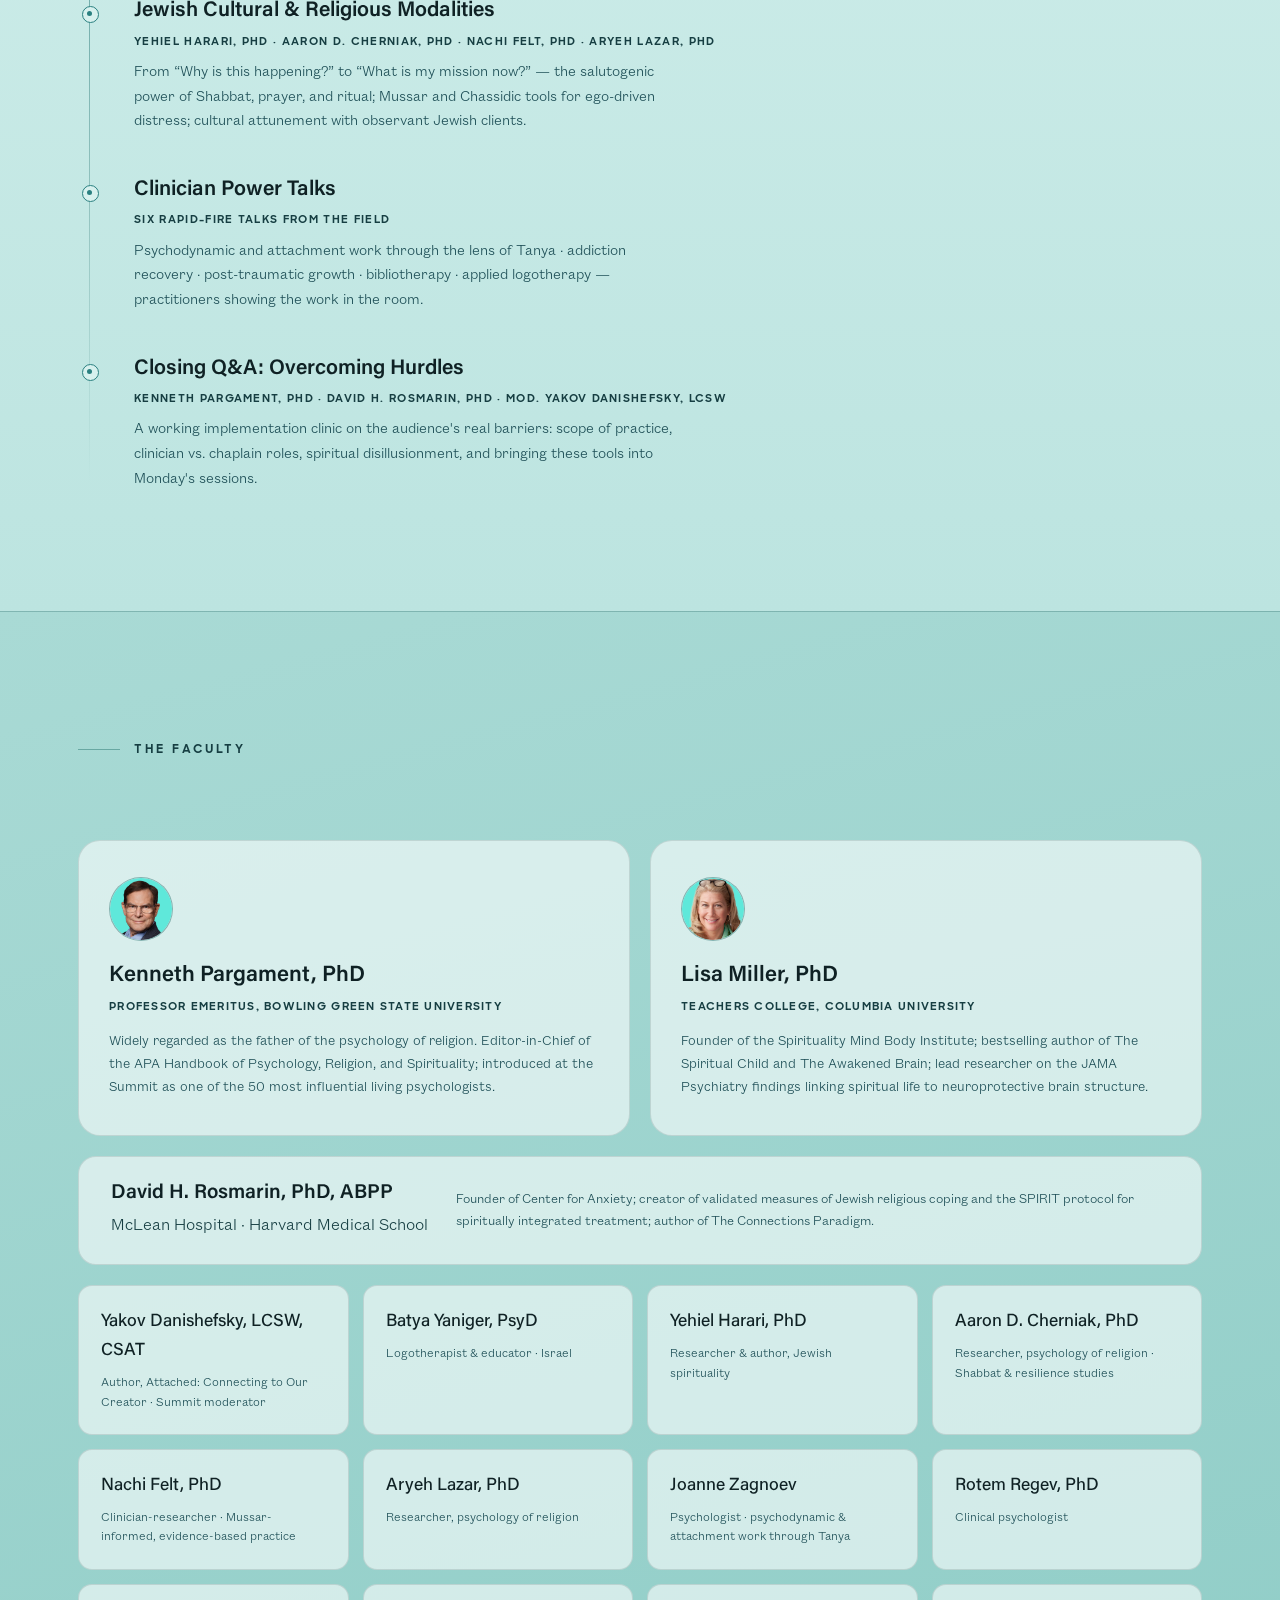
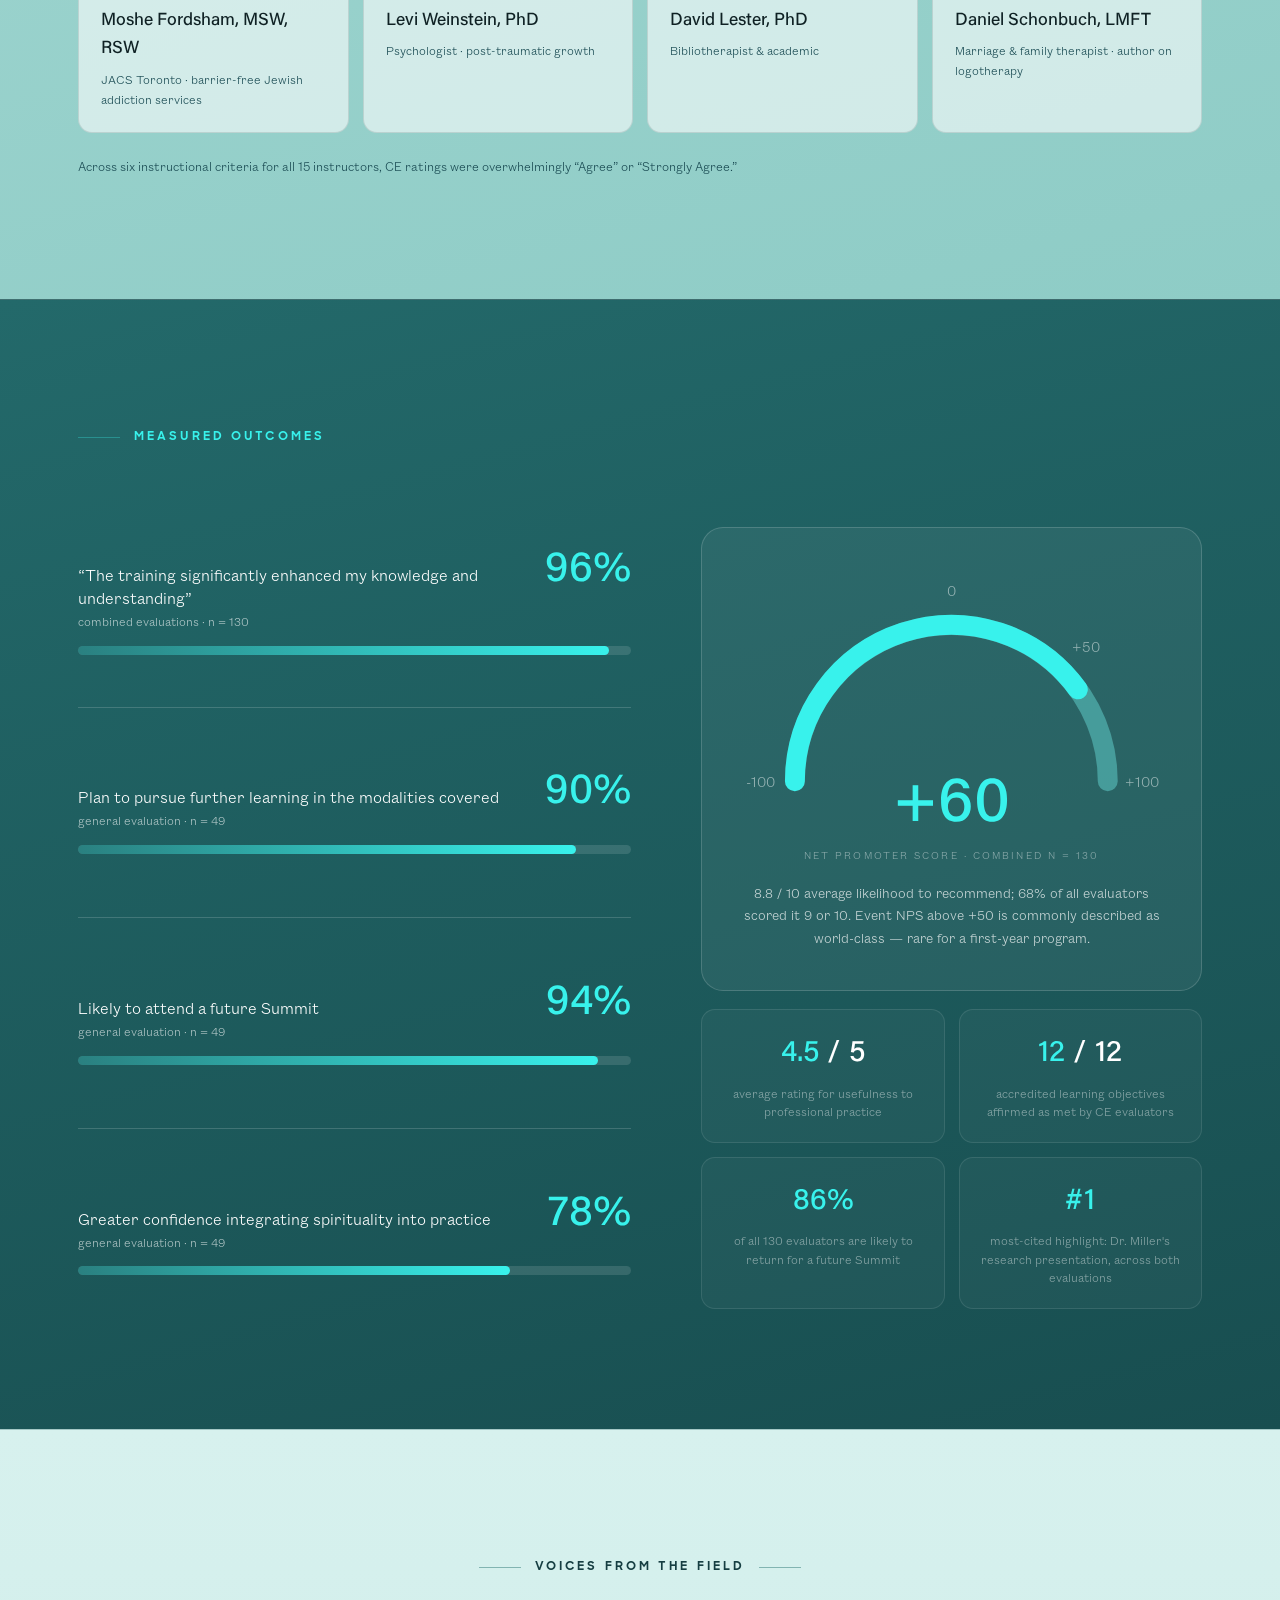
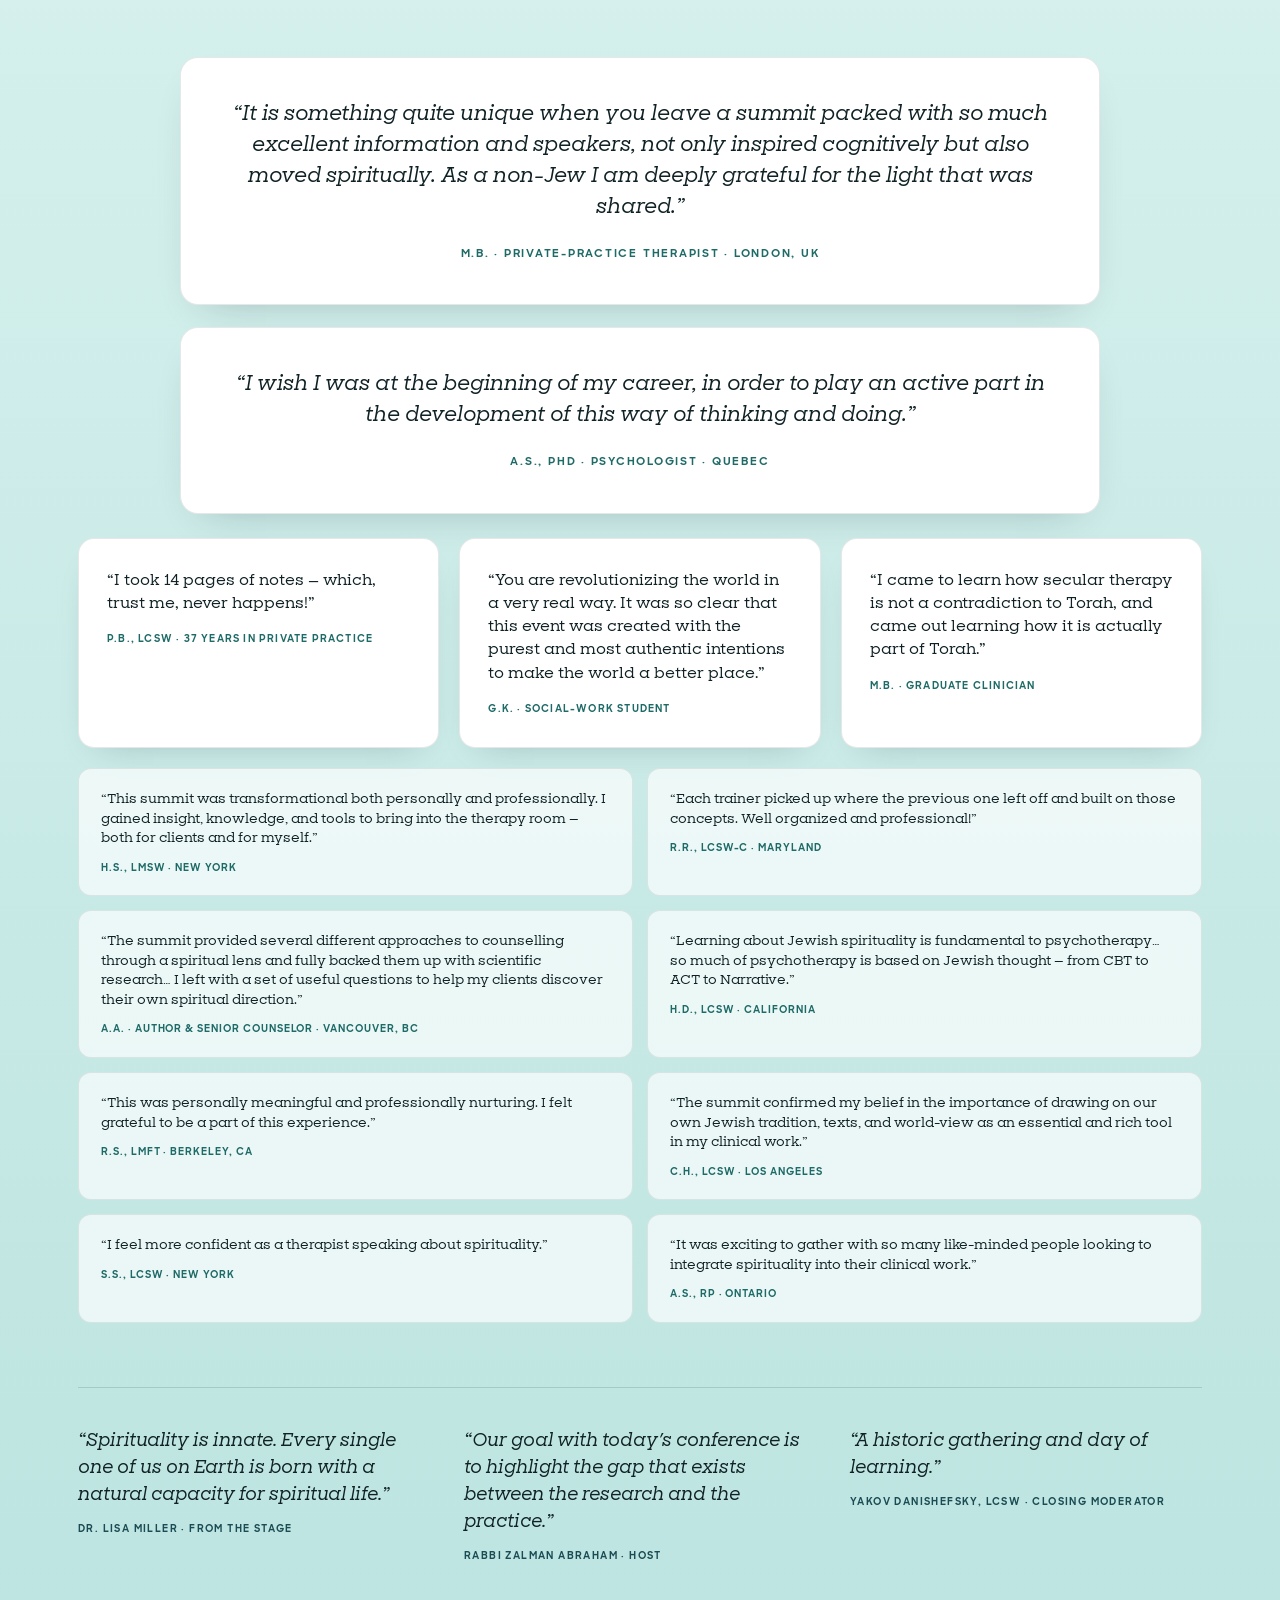
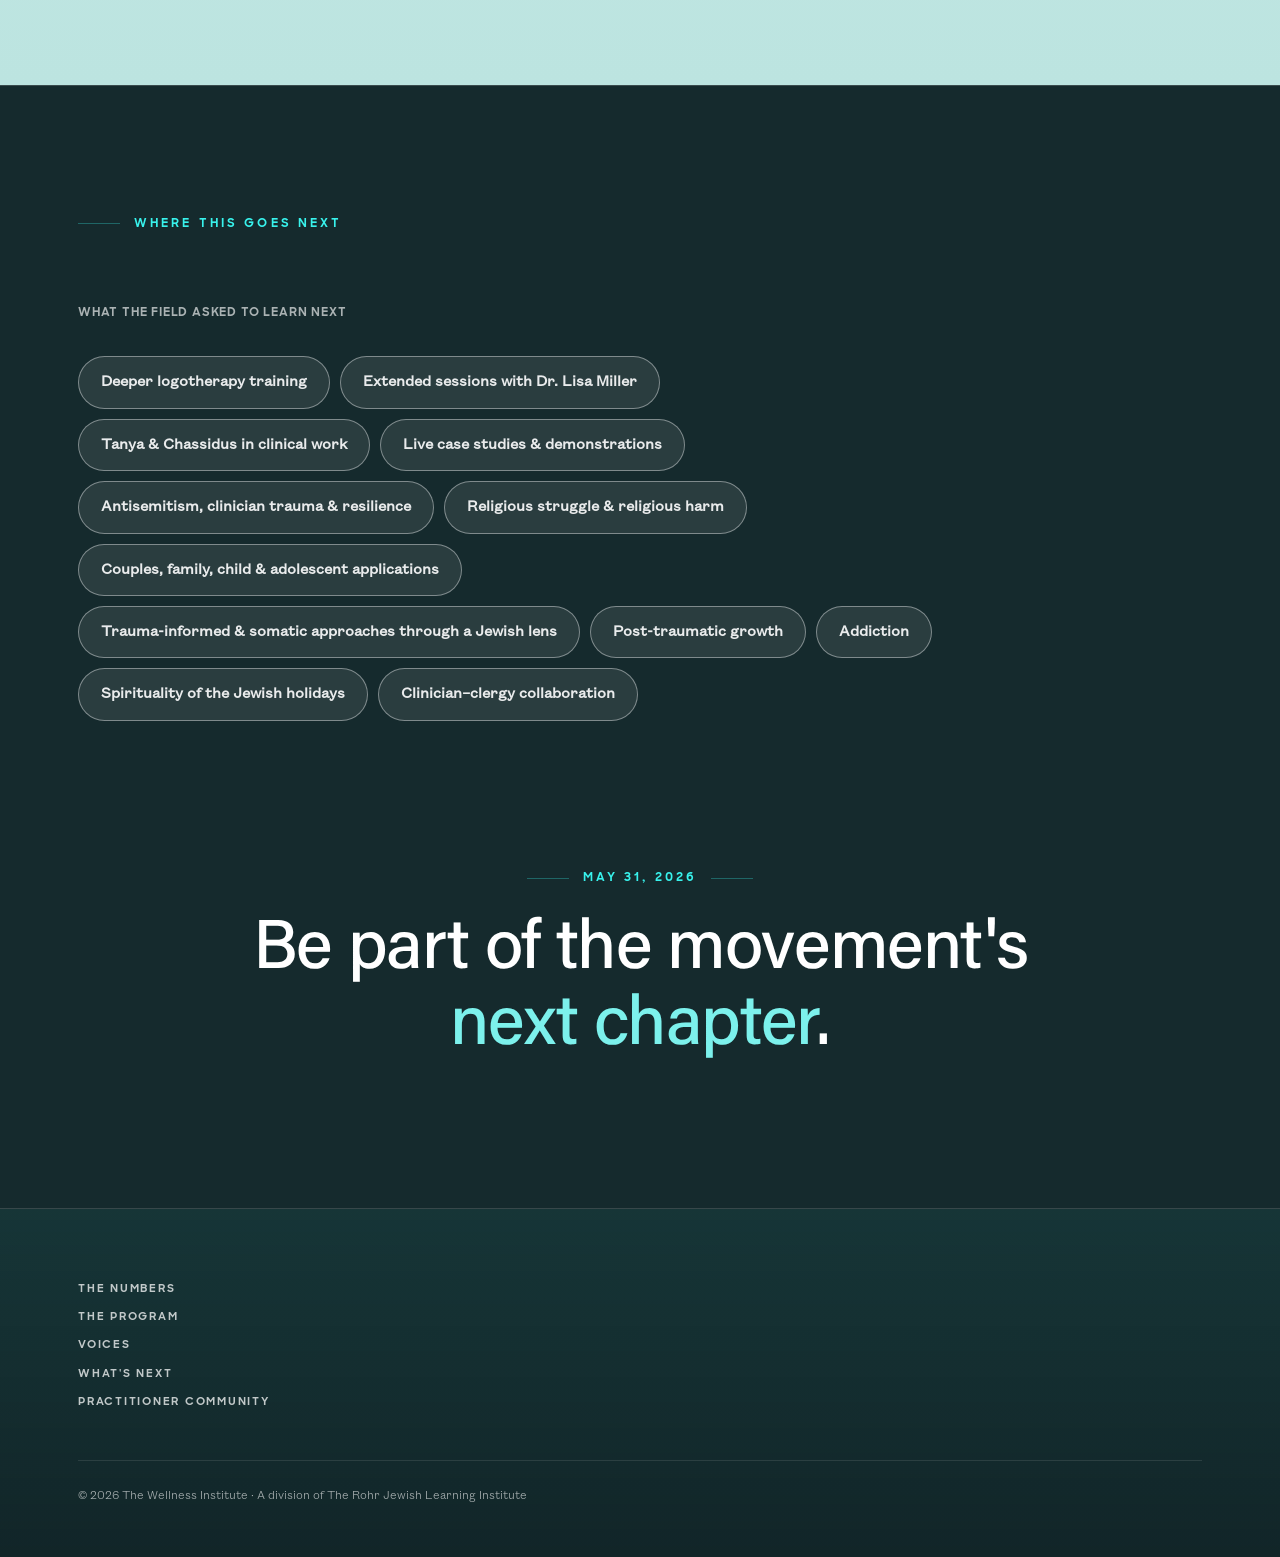
==== commit 7cef888e: "Remove '· from the Summit stage' from v2 hero attribution" ====
--- a/jsicp-2026-impact-report-v2.html
+++ b/jsicp-2026-impact-report-v2.html
@@ -41,7 +41,7 @@
   <div class="wrap">
     <div class="eyebrow reveal on">Inaugural Summit: Jewish Spirituality in Clinical Practice  · May 31, 2026</div>
     <h1 class="reveal on d1"><span class="q">&ldquo;We now have<br>a movement.&rdquo;</span></h1>
-    <div class="hero-attrib reveal on d2">— <b>Dr. Lisa Miller</b>, Columbia University · from the Summit stage</div>
+    <div class="hero-attrib reveal on d2">— <b>Dr. Lisa Miller</b>, Columbia University</div>
     <p class="hero-sub reveal on d2">In six accredited hours on a single Sunday, the inaugural <strong>Jewish Spirituality in Clinical Practice Summit</strong> united the founding researchers of the psychology of religion with <strong>549 registered clinicians across eleven countries</strong>. This is what happened.</p>
     <div class="hero-ctas reveal on d3">
       <a class="btn btn--solid" href="#numbers">See the impact ↓</a>
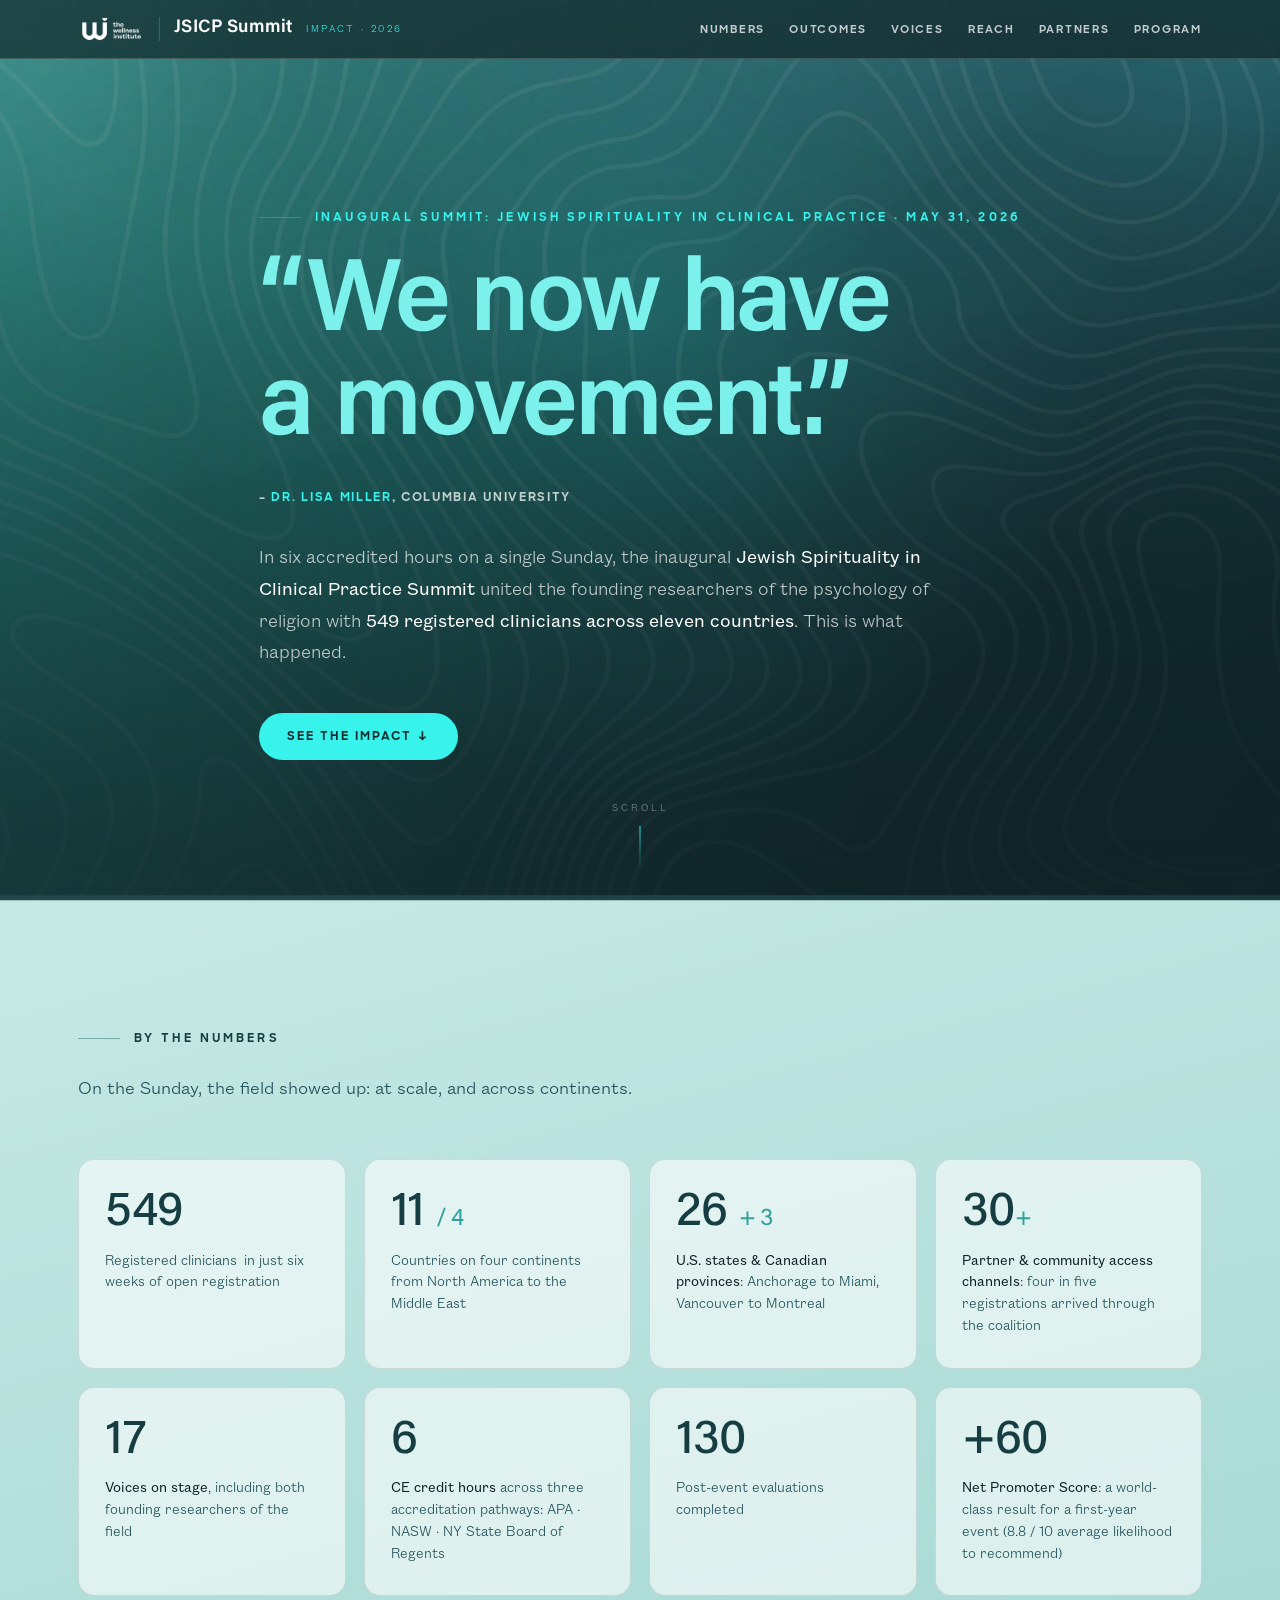
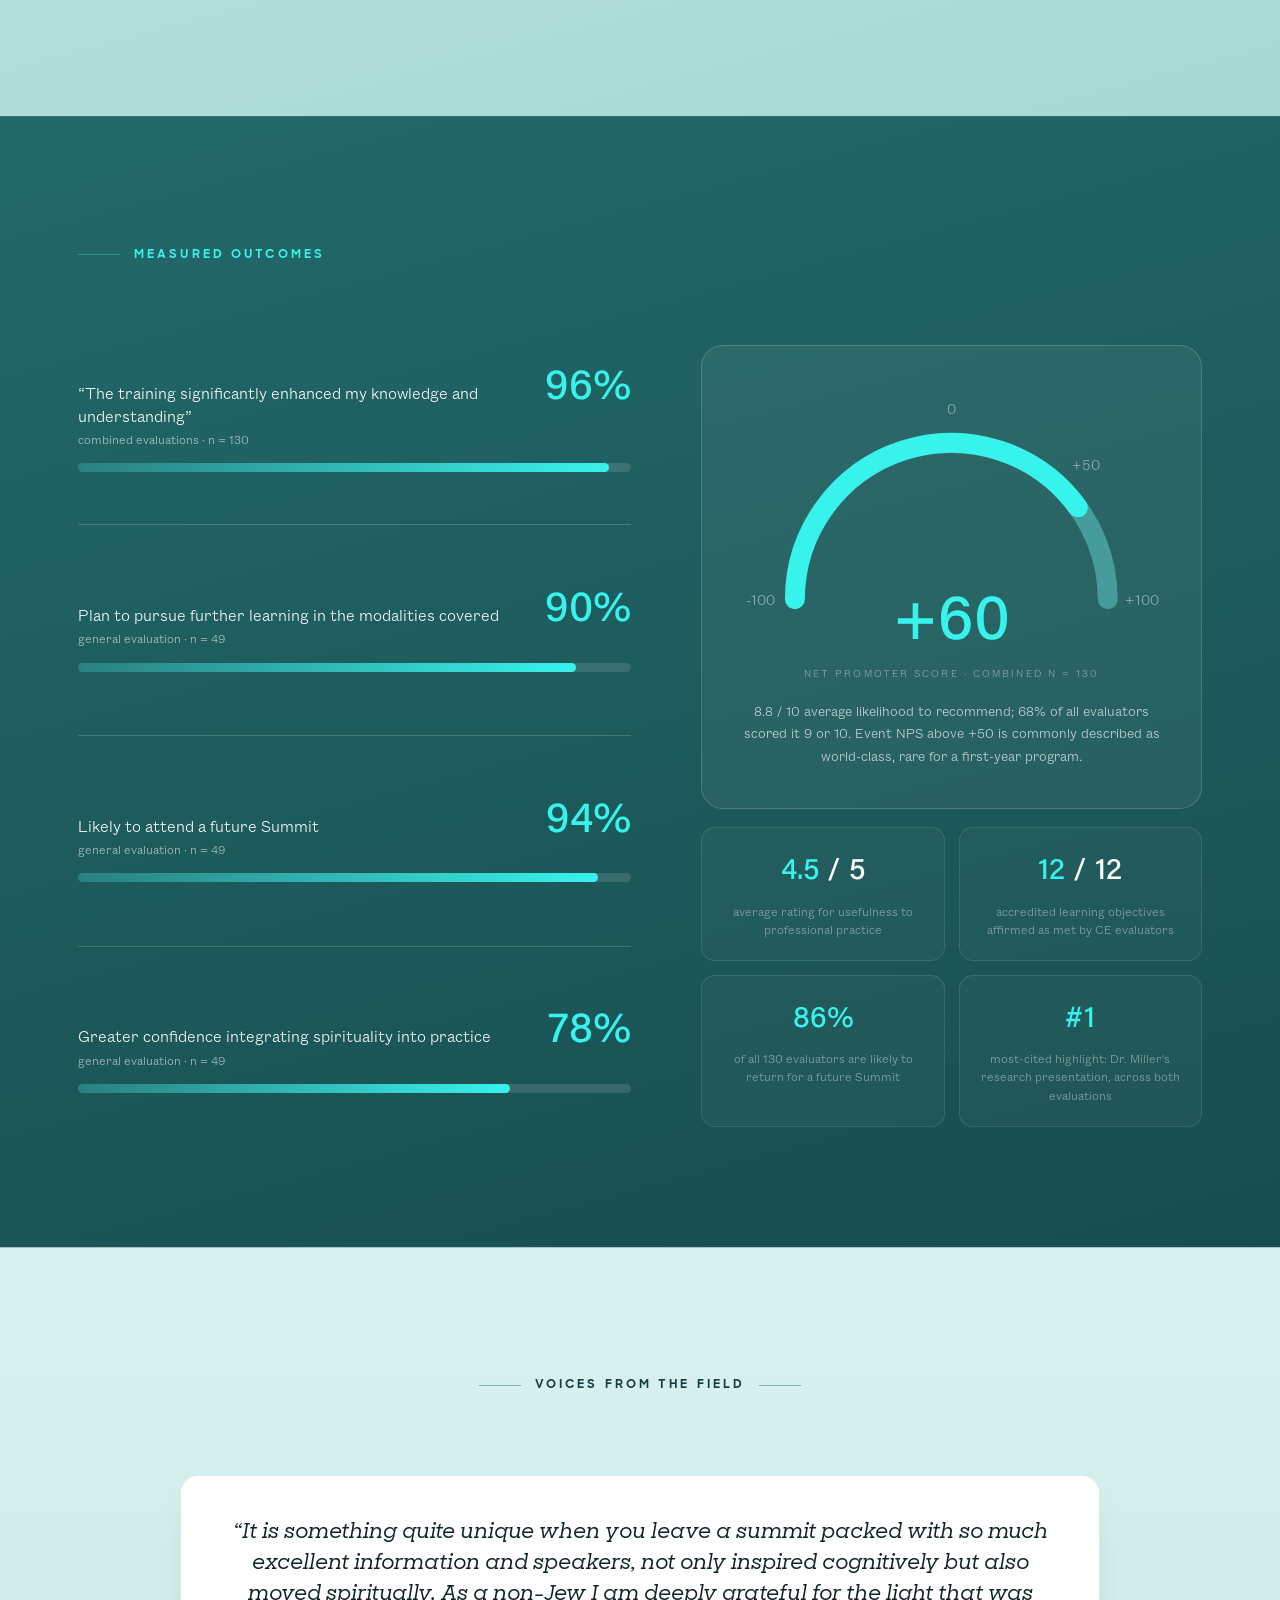
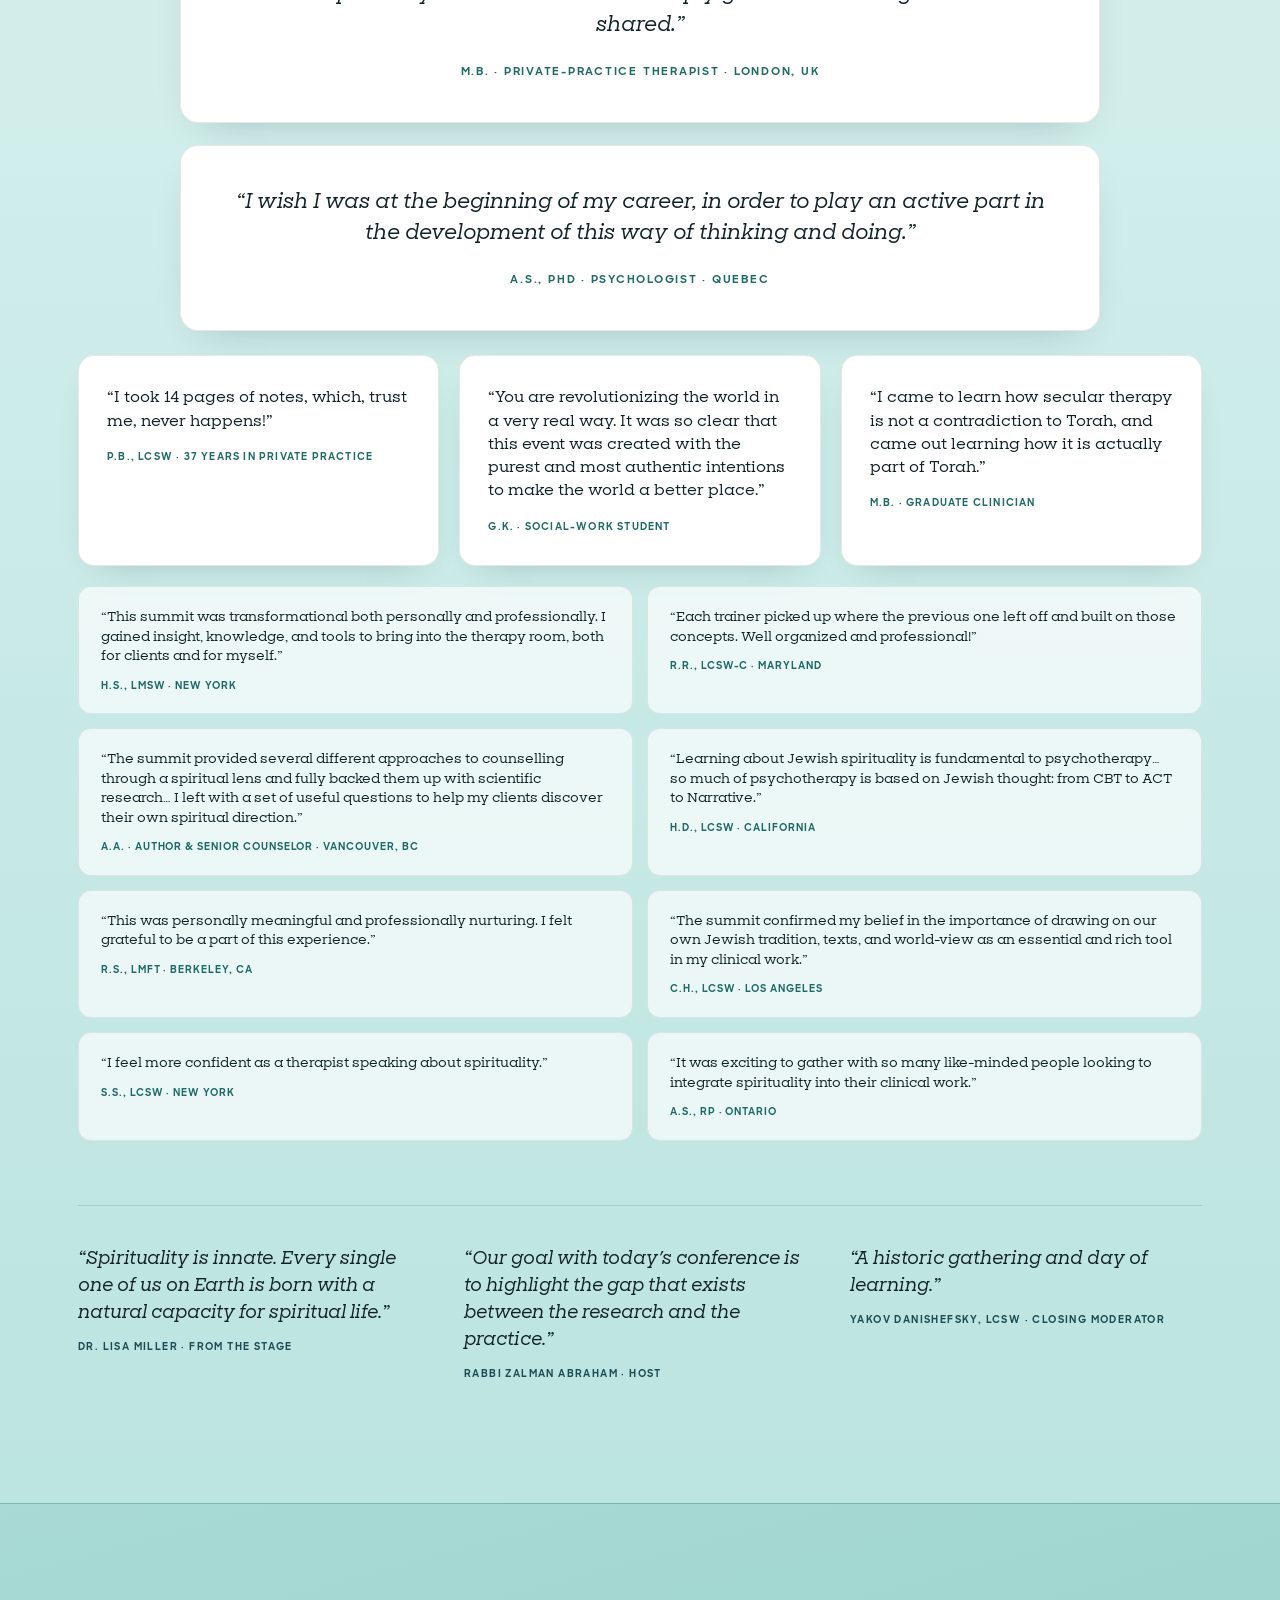
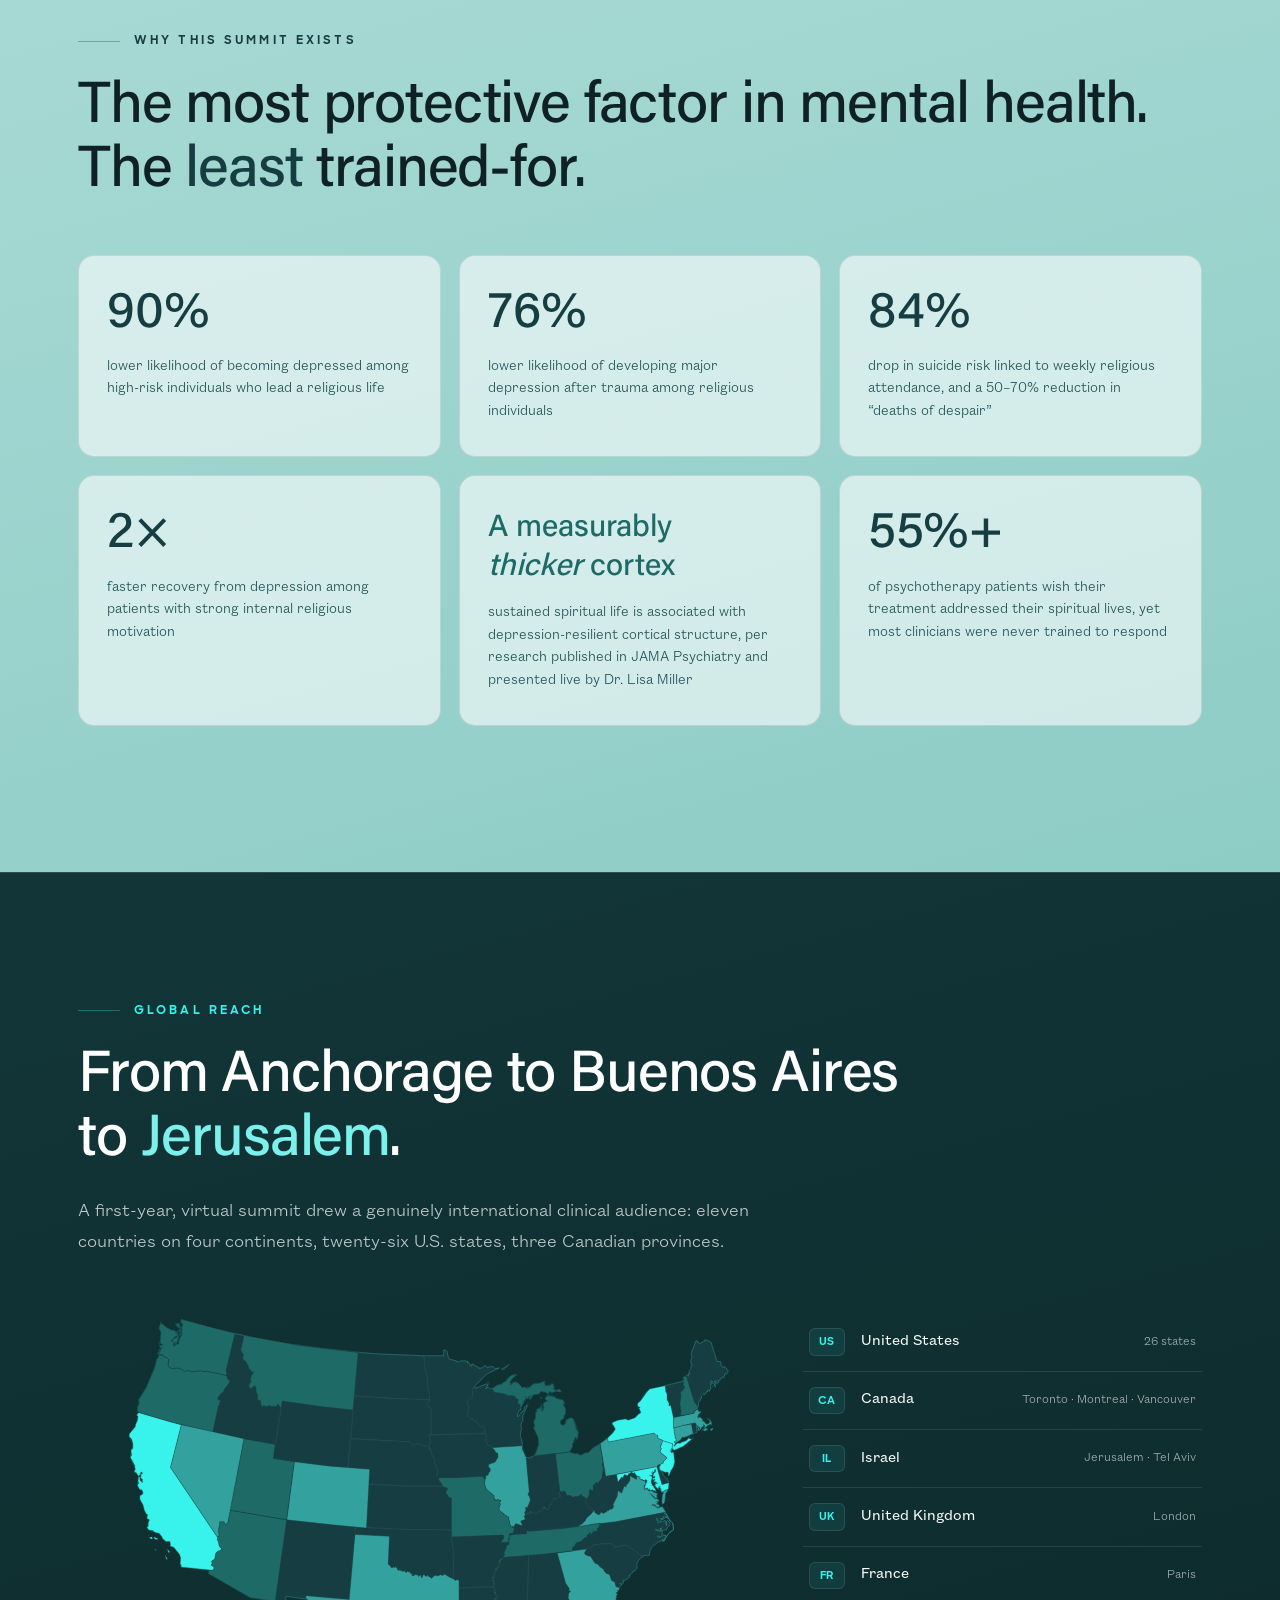
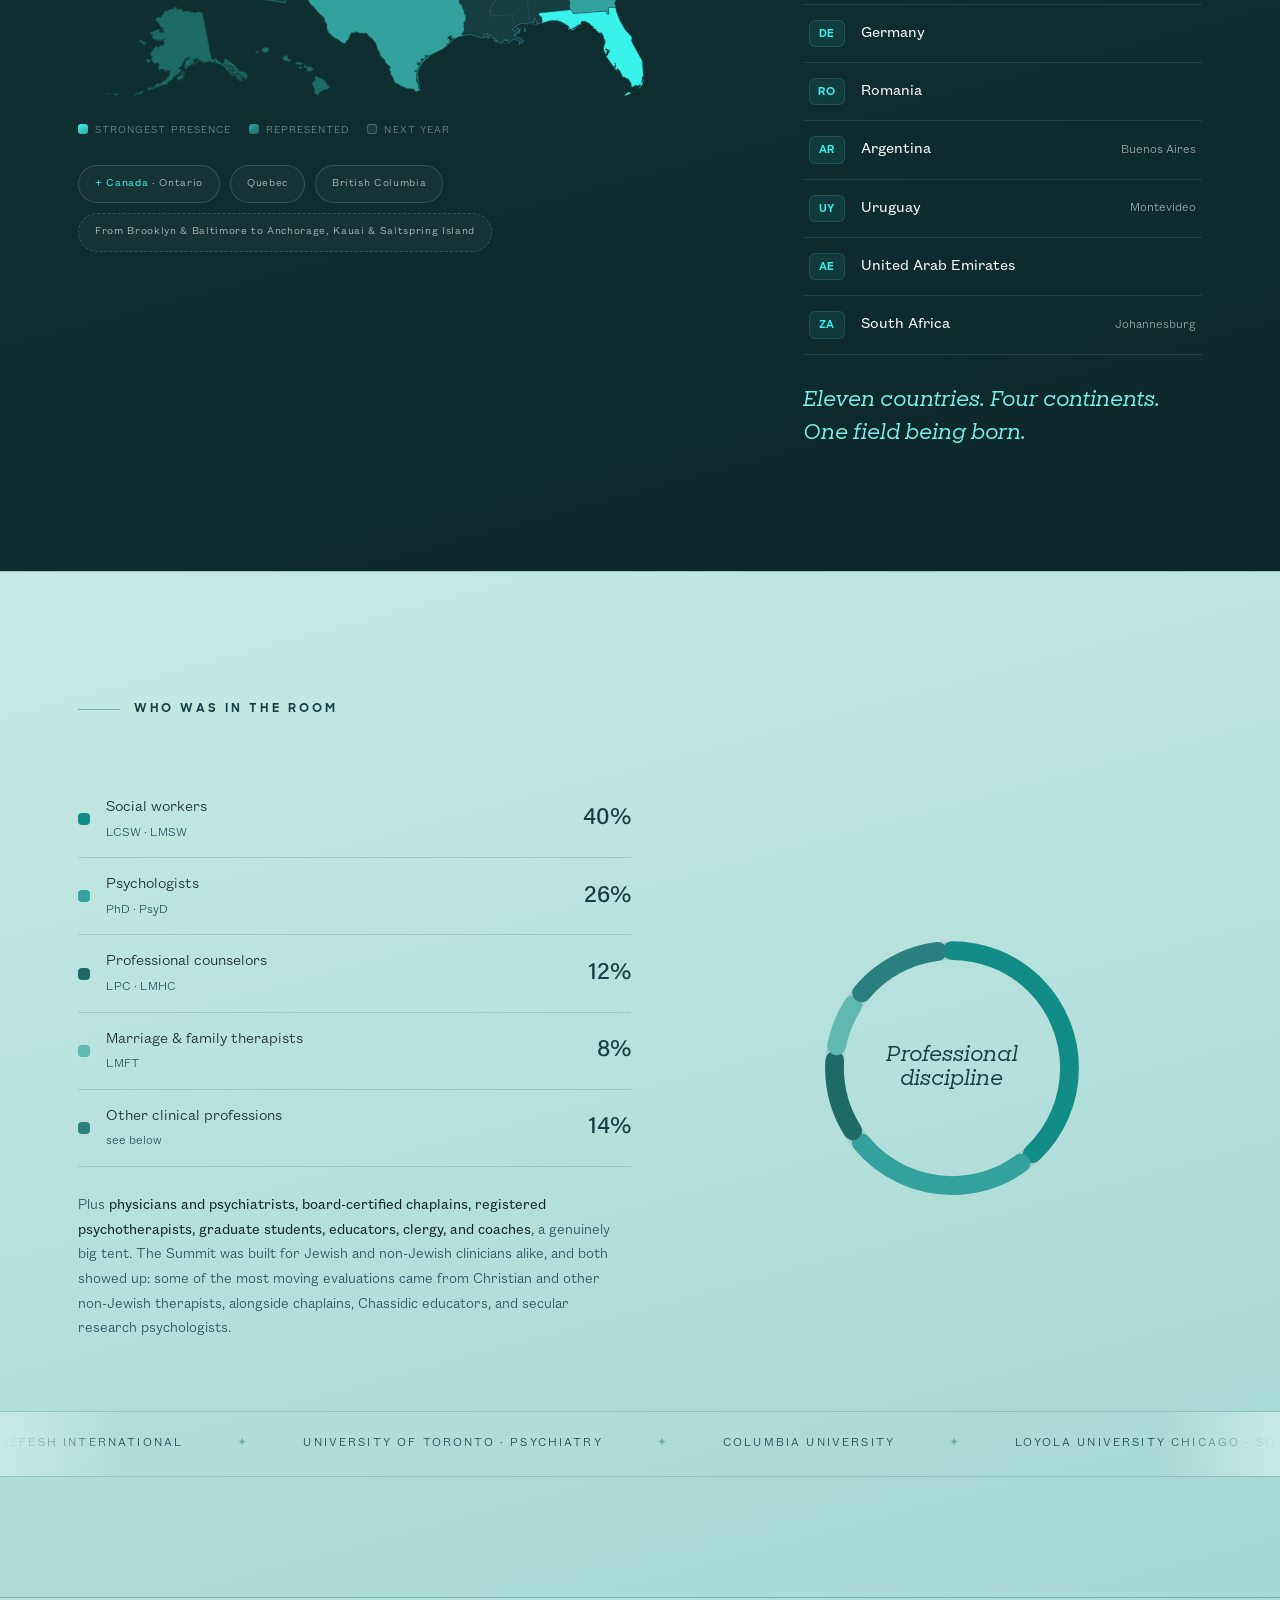
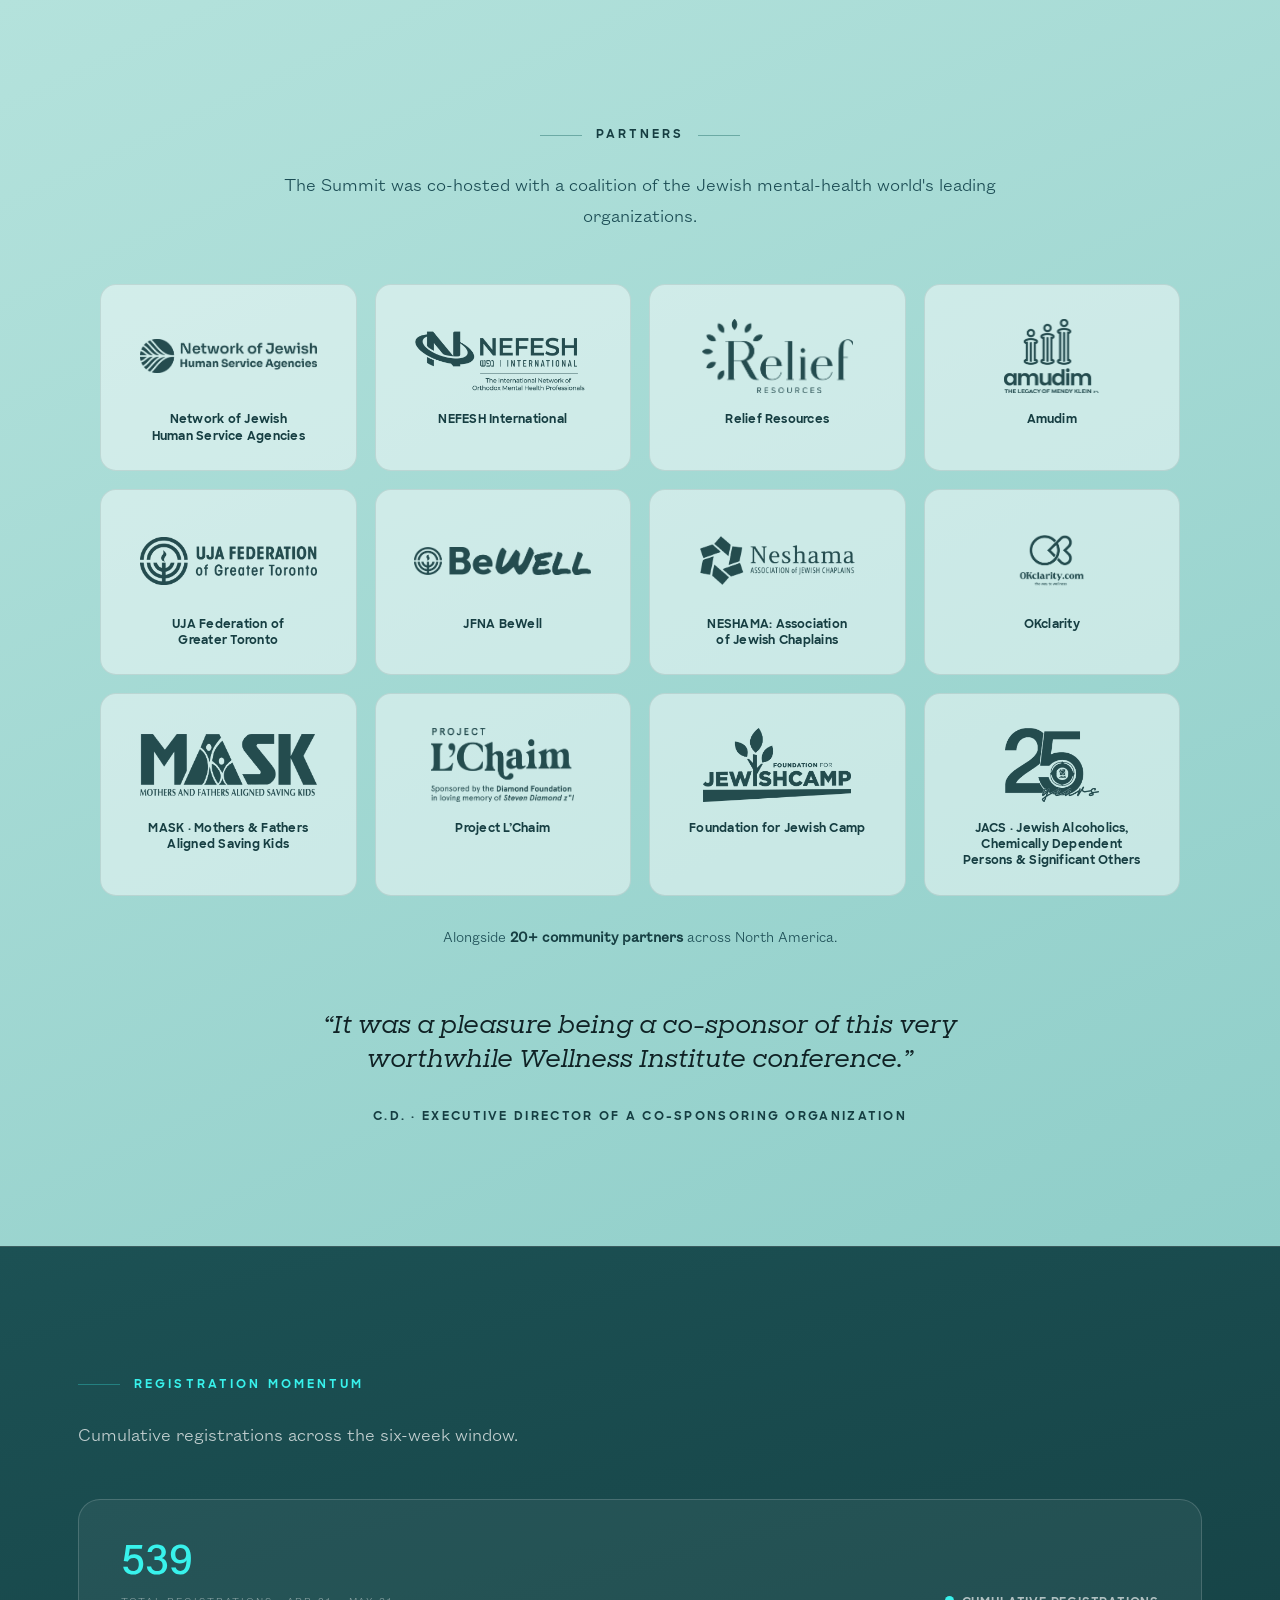
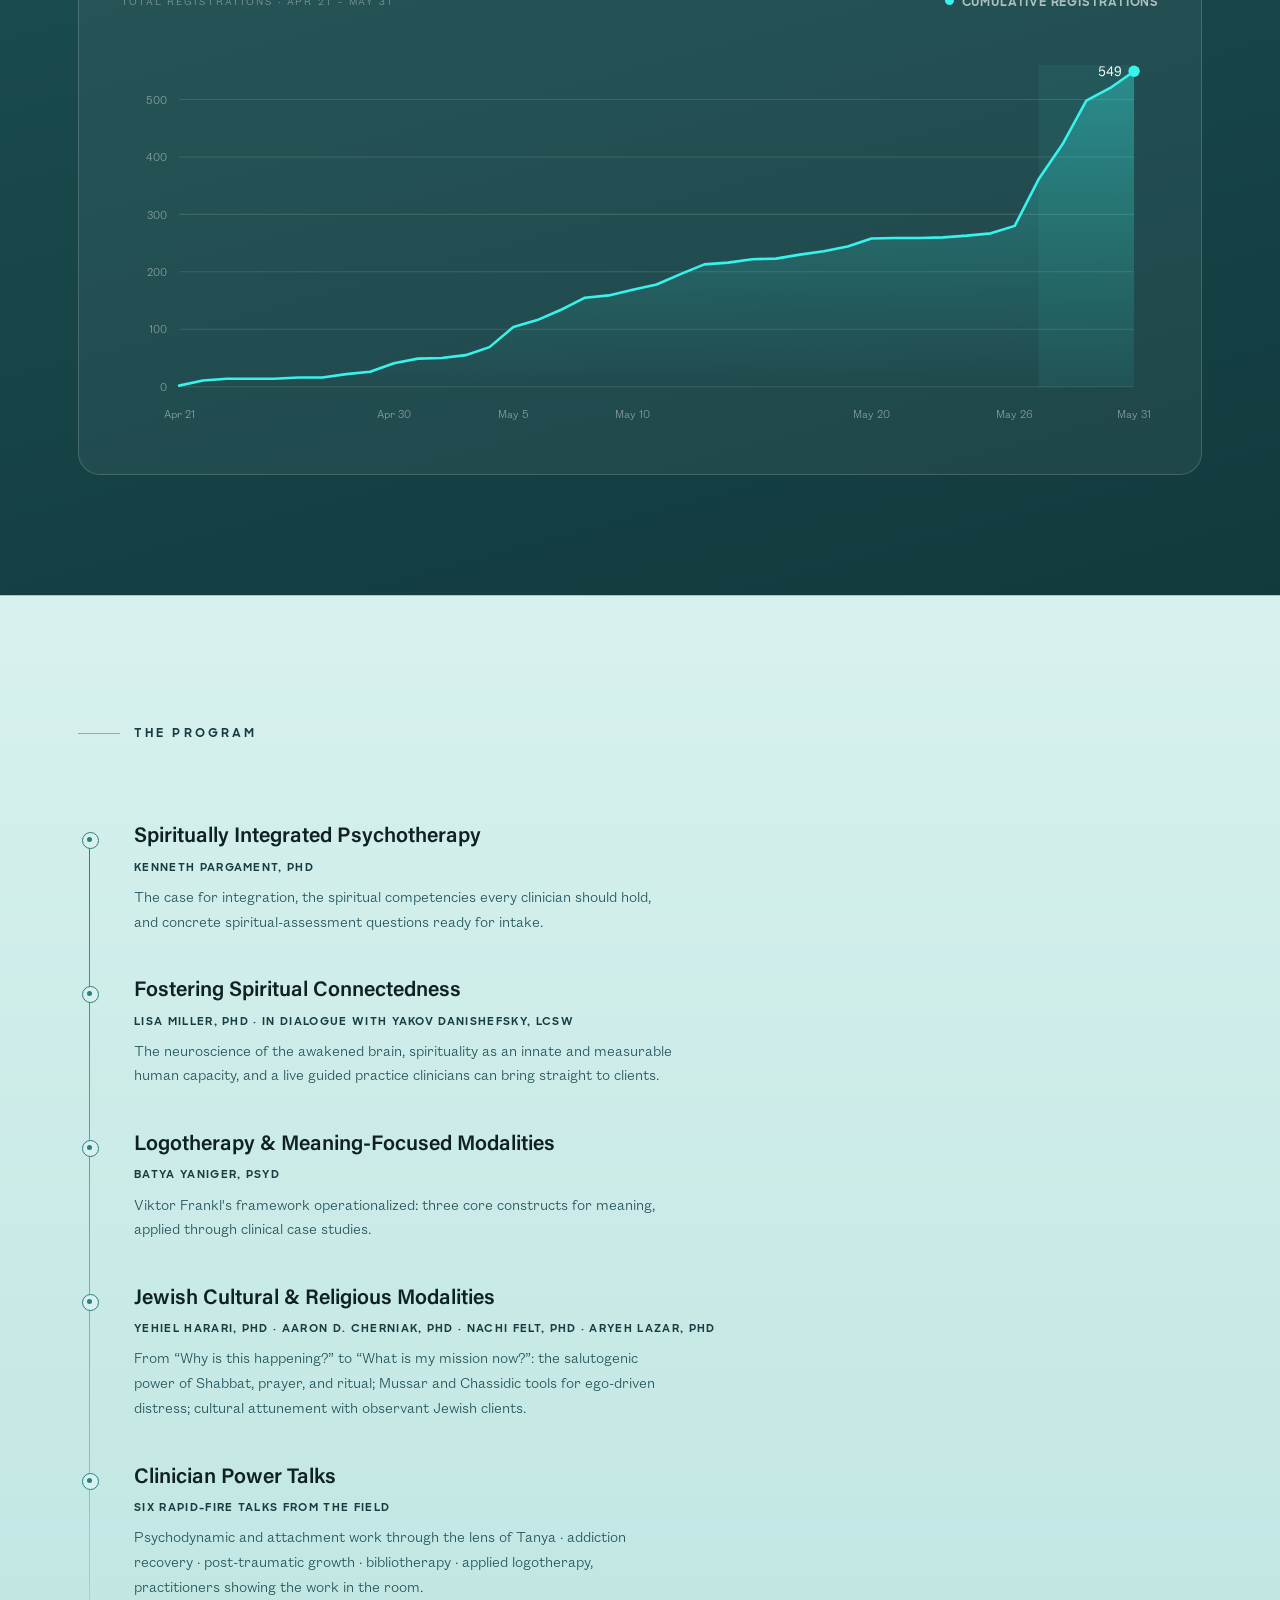
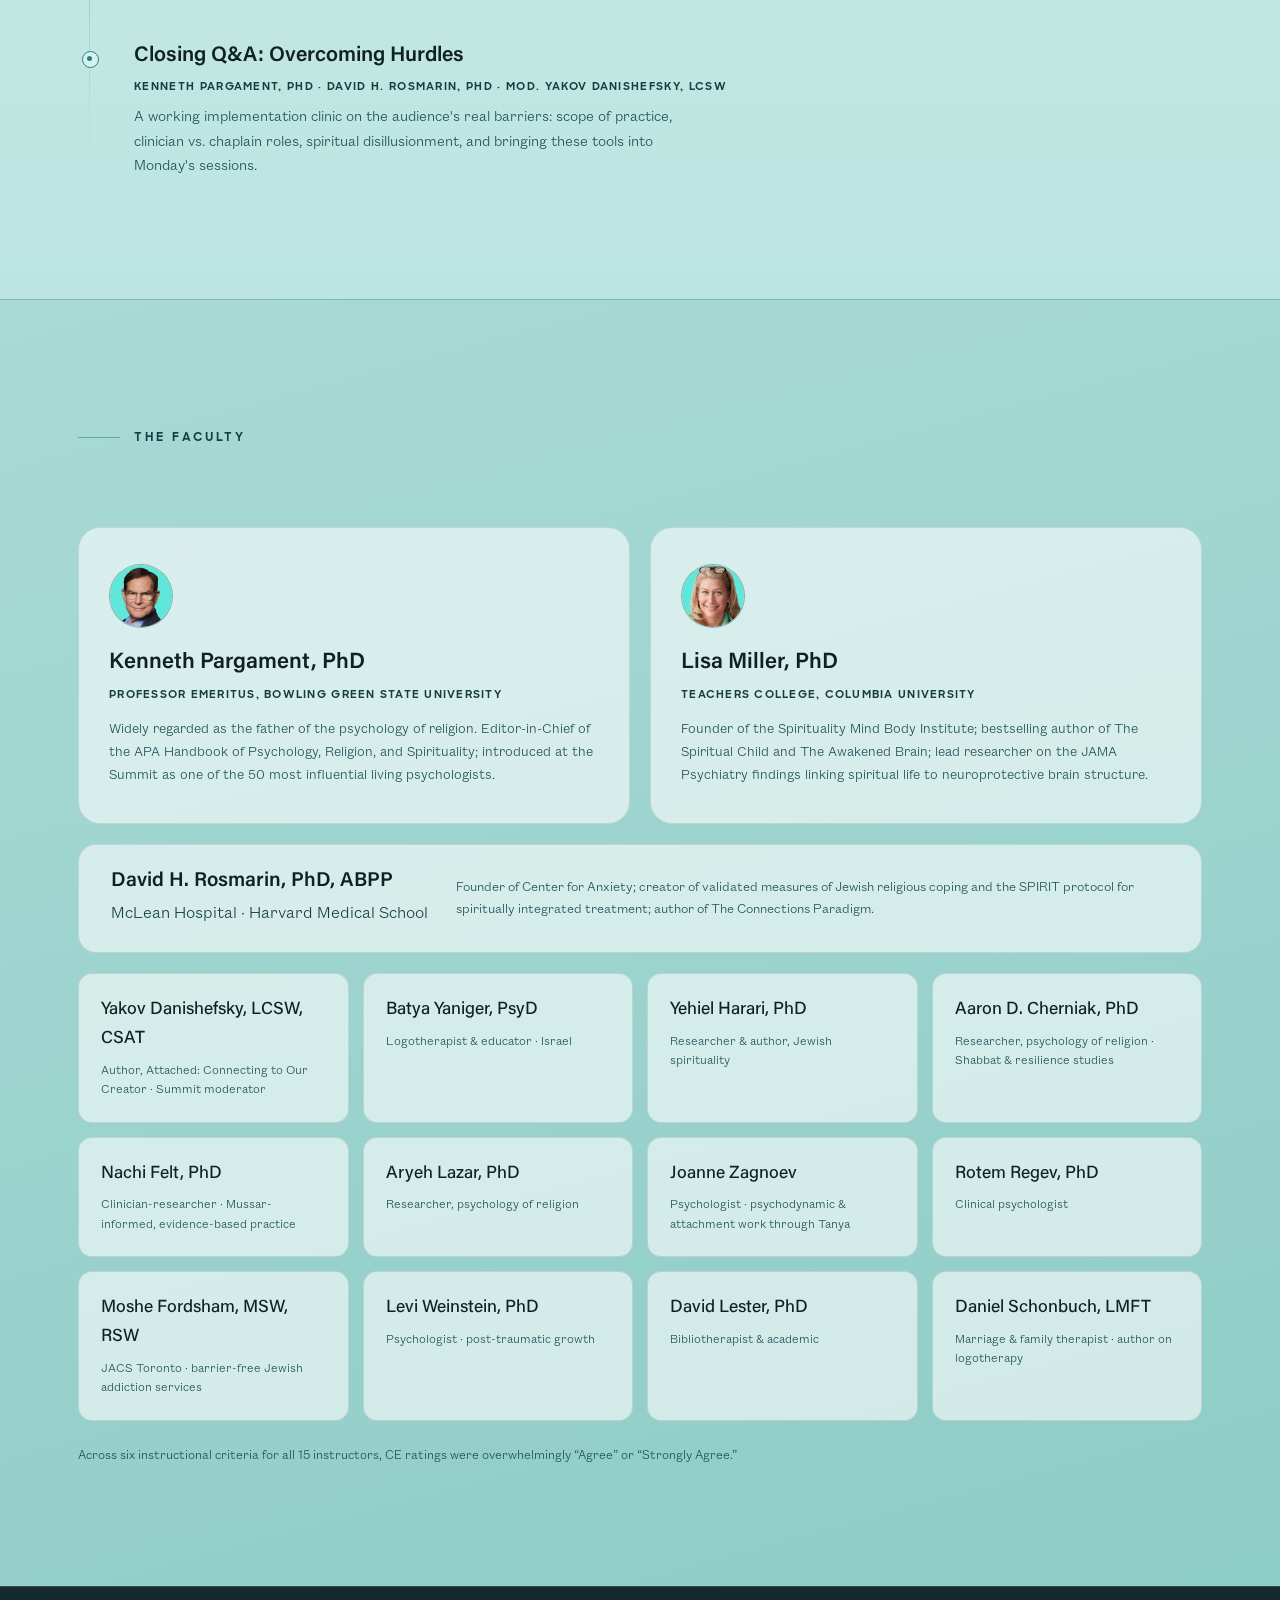
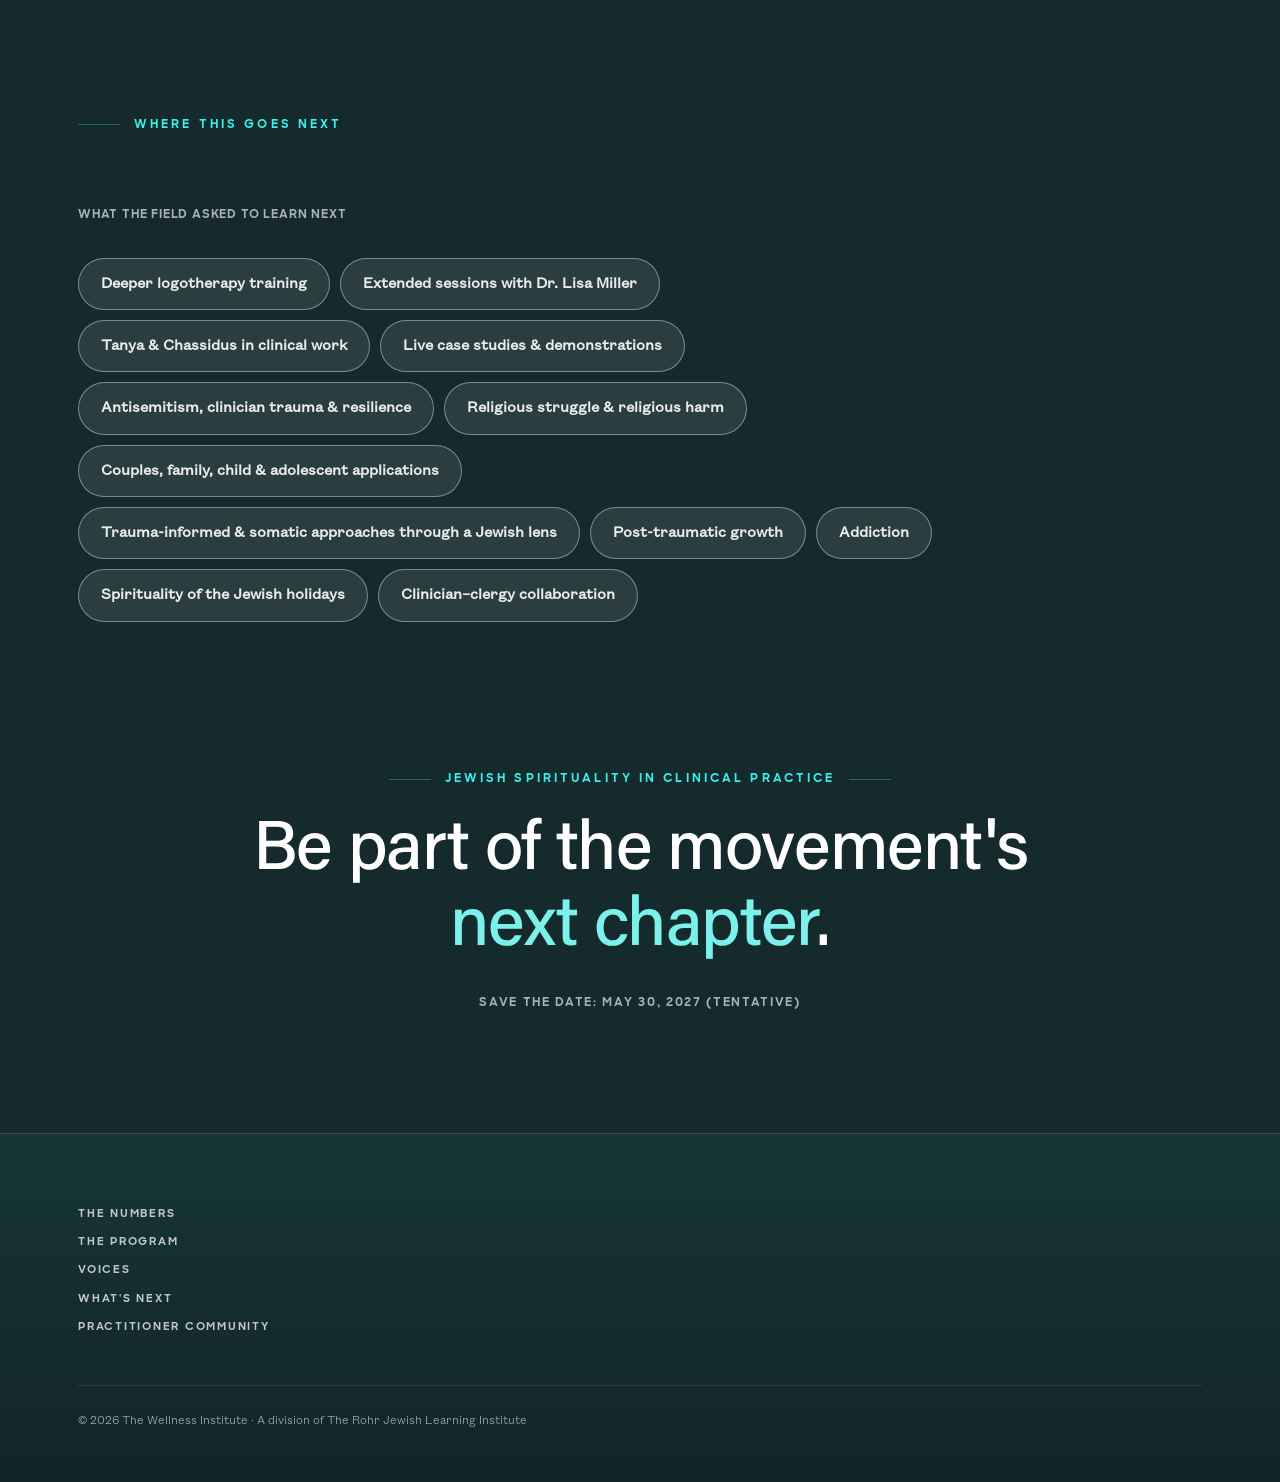
==== commit 1096df50: "v2: reorder sections, remove em dashes, fix flags, finale save-the-date - Outcomes and Voices now fo" ====
--- a/jsicp-2026-impact-report-v2.html
+++ b/jsicp-2026-impact-report-v2.html
@@ -3,8 +3,8 @@
 <head>
 <meta charset="utf-8">
 <meta name="viewport" content="width=device-width, initial-scale=1">
-<title>Impact Report — The Inaugural Jewish Spirituality in Clinical Practice Summit · 2026</title>
-<meta name="description" content="549 clinicians. 11 countries. One day. The impact report of the inaugural Jewish Spirituality in Clinical Practice Summit — May 31, 2026.">
+<title>Impact Report: The Inaugural Jewish Spirituality in Clinical Practice Summit · 2026</title>
+<meta name="description" content="549 clinicians. 11 countries. One day. The impact report of the inaugural Jewish Spirituality in Clinical Practice Summit, May 31, 2026.">
 <link rel="preconnect" href="https://fonts.googleapis.com">
 <link rel="preconnect" href="https://fonts.gstatic.com" crossorigin>
 <link rel="stylesheet" href="colors_and_type.css">
@@ -26,11 +26,11 @@
     </div>
     <nav class="top">
       <a class="navlink" href="#numbers">Numbers</a>
+      <a class="navlink" href="#outcomes">Outcomes</a>
+      <a class="navlink" href="#voices">Voices</a>
       <a class="navlink" href="#reach">Reach</a>
       <a class="navlink" href="#coalition">Partners</a>
       <a class="navlink" href="#program">Program</a>
-      <a class="navlink" href="#outcomes">Outcomes</a>
-      <a class="navlink" href="#voices">Voices</a>
     </nav>
   </div>
 </header>
@@ -41,7 +41,7 @@
   <div class="wrap">
     <div class="eyebrow reveal on">Inaugural Summit: Jewish Spirituality in Clinical Practice  · May 31, 2026</div>
     <h1 class="reveal on d1"><span class="q">&ldquo;We now have<br>a movement.&rdquo;</span></h1>
-    <div class="hero-attrib reveal on d2">— <b>Dr. Lisa Miller</b>, Columbia University</div>
+    <div class="hero-attrib reveal on d2">– <b>Dr. Lisa Miller</b>, Columbia University</div>
     <p class="hero-sub reveal on d2">In six accredited hours on a single Sunday, the inaugural <strong>Jewish Spirituality in Clinical Practice Summit</strong> united the founding researchers of the psychology of religion with <strong>549 registered clinicians across eleven countries</strong>. This is what happened.</p>
     <div class="hero-ctas reveal on d3">
       <a class="btn btn--solid" href="#numbers">See the impact ↓</a>
@@ -55,17 +55,79 @@
   <div class="wrap">
     <div class="eyebrow reveal">By the numbers</div>
     
-    <p class="lede reveal d2">On the Sunday, the field showed up — at scale, and across continents.</p>
+    <p class="lede reveal d2">On the Sunday, the field showed up: at scale, and across continents.</p>
     <div class="statgrid">
       <div class="stat reveal"><div class="n"><span data-count="549">0</span></div><div class="t">Registered clinicians
  in just six weeks of open registration</div></div>
       <div class="stat reveal d1"><div class="n"><span data-count="11">0</span> <small>/ 4</small></div><div class="t">Countries on four continents  from North America to the Middle East</div></div>
-      <div class="stat reveal d2"><div class="n"><span data-count="26">0</span> <small>+ 3</small></div><div class="t"><b>U.S. states &amp; Canadian provinces</b> — Anchorage to Miami, Vancouver to Montreal</div></div>
-      <div class="stat reveal d3"><div class="n"><span data-count="30">0</span><small>+</small></div><div class="t"><b>Partner &amp; community access channels</b> — four in five registrations arrived through the coalition</div></div>
-      <div class="stat reveal"><div class="n"><span data-count="17">0</span></div><div class="t"><b>Voices on stage</b> — including both founding researchers of the field</div></div>
-      <div class="stat reveal d1"><div class="n"><span data-count="6">0</span></div><div class="t"><b>CE credit hours</b> across three accreditation pathways — APA · NASW · NY State Board of Regents</div></div>
+      <div class="stat reveal d2"><div class="n"><span data-count="26">0</span> <small>+ 3</small></div><div class="t"><b>U.S. states &amp; Canadian provinces</b>: Anchorage to Miami, Vancouver to Montreal</div></div>
+      <div class="stat reveal d3"><div class="n"><span data-count="30">0</span><small>+</small></div><div class="t"><b>Partner &amp; community access channels</b>: four in five registrations arrived through the coalition</div></div>
+      <div class="stat reveal"><div class="n"><span data-count="17">0</span></div><div class="t"><b>Voices on stage</b>, including both founding researchers of the field</div></div>
+      <div class="stat reveal d1"><div class="n"><span data-count="6">0</span></div><div class="t"><b>CE credit hours</b> across three accreditation pathways: APA · NASW · NY State Board of Regents</div></div>
       <div class="stat reveal d3"><div class="n"><span data-count="130">0</span></div><div class="t">Post-event evaluations completed</div></div>
-      <div class="stat reveal d3"><div class="n">+<span data-count="60">0</span></div><div class="t"><b>Net Promoter Score</b> — a world-class result for a first-year event (8.8 / 10 average likelihood to recommend)</div></div>
+      <div class="stat reveal d3"><div class="n">+<span data-count="60">0</span></div><div class="t"><b>Net Promoter Score</b>: a world-class result for a first-year event (8.8 / 10 average likelihood to recommend)</div></div>
+    </div>
+  </div>
+</section>
+
+<!-- ================= OUTCOMES ================= -->
+<section class="band band--s3 band--edge" id="outcomes">
+  <div class="wrap">
+    <div class="eyebrow reveal">Measured outcomes</div>
+    <div class="outgrid">
+      <div class="reveal d1">
+        <div class="obar"><div class="top"><div class="l">&ldquo;The training significantly enhanced my knowledge and understanding&rdquo;<small>combined evaluations · n = 130</small></div><div class="v">96%</div></div><div class="track"><div class="fill" data-w="96"></div></div></div>
+        <div class="obar"><div class="top"><div class="l">Plan to pursue further learning in the modalities covered<small>general evaluation · n = 49</small></div><div class="v">90%</div></div><div class="track"><div class="fill" data-w="90"></div></div></div>
+        <div class="obar"><div class="top"><div class="l">Likely to attend a future Summit<small>general evaluation · n = 49</small></div><div class="v">94%</div></div><div class="track"><div class="fill" data-w="94"></div></div></div>
+        <div class="obar"><div class="top"><div class="l">Greater confidence integrating spirituality into practice<small>general evaluation · n = 49</small></div><div class="v">78%</div></div><div class="track"><div class="fill" data-w="78"></div></div></div>
+      </div>
+      <div class="reveal d2">
+        <div class="gauge-card">
+          <svg id="gauge" viewBox="0 0 300 170" role="img" aria-label="Gauge showing a Net Promoter Score of plus 60, in the world-class band"></svg>
+          <div class="nps">+60</div>
+          <div class="nl">Net Promoter Score · combined n = 130</div>
+          <p>8.8 / 10 average likelihood to recommend; 68% of all evaluators scored it 9 or 10. Event NPS above +50 is commonly described as world-class, rare for a first-year program.</p>
+        </div>
+        <div class="minis">
+          <div class="mini"><div class="n"><em>4.5</em> / 5</div><div class="l">average rating for usefulness to professional practice</div></div>
+          <div class="mini"><div class="n"><em>12</em> / 12</div><div class="l">accredited learning objectives affirmed as met by CE evaluators</div></div>
+          <div class="mini"><div class="n"><em>86%</em></div><div class="l">of all 130 evaluators are likely to return for a future Summit</div></div>
+          <div class="mini"><div class="n"><em>#1</em></div><div class="l">most-cited highlight: Dr. Miller's research presentation, across both evaluations</div></div>
+        </div>
+      </div>
+    </div>
+  </div>
+</section>
+
+<!-- ================= VOICES ================= -->
+<section class="band band--light band--mint band--edge" id="voices">
+  <div class="wrap">
+    <div class="center">
+      <div class="eyebrow rule-r reveal">Voices from the field</div>
+    </div>
+    <div class="vtier1">
+      <div class="vhero reveal"><div class="q">&ldquo;It is something quite unique when you leave a summit packed with so much excellent information and speakers, not only inspired cognitively but also moved spiritually. As a non-Jew I am deeply grateful for the light that was shared.&rdquo;</div><div class="a">M.B. · Private-practice therapist · London, UK</div></div>
+      <div class="vhero reveal d1"><div class="q">&ldquo;I wish I was at the beginning of my career, in order to play an active part in the development of this way of thinking and doing.&rdquo;</div><div class="a">A.S., PhD · Psychologist · Quebec</div></div>
+    </div>
+    <div class="vtier2">
+      <div class="vfeat reveal"><div class="q">&ldquo;I took 14 pages of notes, which, trust me, never happens!&rdquo;</div><div class="a">P.B., LCSW · 37 years in private practice</div></div>
+      <div class="vfeat reveal d1"><div class="q">&ldquo;You are revolutionizing the world in a very real way. It was so clear that this event was created with the purest and most authentic intentions to make the world a better place.&rdquo;</div><div class="a">G.K. · Social-work student</div></div>
+      <div class="vfeat reveal d2"><div class="q">&ldquo;I came to learn how secular therapy is not a contradiction to Torah, and came out learning how it is actually part of Torah.&rdquo;</div><div class="a">M.B. · Graduate clinician</div></div>
+    </div>
+    <div class="vtier3">
+      <div class="vmini reveal"><div class="q">&ldquo;This summit was transformational both personally and professionally. I gained insight, knowledge, and tools to bring into the therapy room, both for clients and for myself.&rdquo;</div><div class="a">H.S., LMSW · New York</div></div>
+      <div class="vmini reveal d1"><div class="q">&ldquo;Each trainer picked up where the previous one left off and built on those concepts. Well organized and professional!&rdquo;</div><div class="a">R.R., LCSW-C · Maryland</div></div>
+      <div class="vmini reveal"><div class="q">&ldquo;The summit provided several different approaches to counselling through a spiritual lens and fully backed them up with scientific research… I left with a set of useful questions to help my clients discover their own spiritual direction.&rdquo;</div><div class="a">A.A. · Author &amp; senior counselor · Vancouver, BC</div></div>
+      <div class="vmini reveal d1"><div class="q">&ldquo;Learning about Jewish spirituality is fundamental to psychotherapy… so much of psychotherapy is based on Jewish thought: from CBT to ACT to Narrative.&rdquo;</div><div class="a">H.D., LCSW · California</div></div>
+      <div class="vmini reveal"><div class="q">&ldquo;This was personally meaningful and professionally nurturing. I felt grateful to be a part of this experience.&rdquo;</div><div class="a">R.S., LMFT · Berkeley, CA</div></div>
+      <div class="vmini reveal d1"><div class="q">&ldquo;The summit confirmed my belief in the importance of drawing on our own Jewish tradition, texts, and world-view as an essential and rich tool in my clinical work.&rdquo;</div><div class="a">C.H., LCSW · Los Angeles</div></div>
+      <div class="vmini reveal"><div class="q">&ldquo;I feel more confident as a therapist speaking about spirituality.&rdquo;</div><div class="a">S.S., LCSW · New York</div></div>
+      <div class="vmini reveal d1"><div class="q">&ldquo;It was exciting to gather with so many like-minded people looking to integrate spirituality into their clinical work.&rdquo;</div><div class="a">A.S., RP · Ontario</div></div>
+    </div>
+    <div class="stage-strip">
+      <div class="stq reveal"><div class="q">&ldquo;Spirituality is innate. Every single one of us on Earth is born with a natural capacity for spiritual life.&rdquo;</div><div class="a">Dr. Lisa Miller · from the stage</div></div>
+      <div class="stq reveal d1"><div class="q">&ldquo;Our goal with today's conference is to highlight the gap that exists between the research and the practice.&rdquo;</div><div class="a">Rabbi Zalman Abraham · host</div></div>
+      <div class="stq reveal d2"><div class="q">&ldquo;A historic gathering and day of learning.&rdquo;</div><div class="a">Yakov Danishefsky, LCSW · closing moderator</div></div>
     </div>
   </div>
 </section>
@@ -79,10 +141,10 @@
     <div class="whygrid">
       <div class="why reveal"><div class="big">90%</div><div class="cap">lower likelihood of becoming depressed among high-risk individuals who lead a religious life</div></div>
       <div class="why reveal d1"><div class="big">76%</div><div class="cap">lower likelihood of developing major depression after trauma among religious individuals</div></div>
-      <div class="why reveal d2"><div class="big">84%</div><div class="cap">drop in suicide risk linked to weekly religious attendance — and a 50–70% reduction in &ldquo;deaths of despair&rdquo;</div></div>
+      <div class="why reveal d2"><div class="big">84%</div><div class="cap">drop in suicide risk linked to weekly religious attendance, and a 50–70% reduction in &ldquo;deaths of despair&rdquo;</div></div>
       <div class="why reveal"><div class="big">2×</div><div class="cap">faster recovery from depression among patients with strong internal religious motivation</div></div>
-      <div class="why reveal d1"><div class="big serif" style="font-size:clamp(26px,2.4vw,34px);line-height:1.25;color:var(--teal-700)">A measurably<br><em style="font-style:italic">thicker</em> cortex</div><div class="cap">sustained spiritual life is associated with depression-resilient cortical structure — research published in JAMA Psychiatry and presented live by Dr. Lisa Miller</div></div>
-      <div class="why reveal d2"><div class="big">55%+</div><div class="cap">of psychotherapy patients wish their treatment addressed their spiritual lives — yet most clinicians were never trained to respond</div></div>
+      <div class="why reveal d1"><div class="big serif" style="font-size:clamp(26px,2.4vw,34px);line-height:1.25;color:var(--teal-700)">A measurably<br><em style="font-style:italic">thicker</em> cortex</div><div class="cap">sustained spiritual life is associated with depression-resilient cortical structure, per research published in JAMA Psychiatry and presented live by Dr. Lisa Miller</div></div>
+      <div class="why reveal d2"><div class="big">55%+</div><div class="cap">of psychotherapy patients wish their treatment addressed their spiritual lives, yet most clinicians were never trained to respond</div></div>
     </div>
     <div class="srcnote reveal">
 </div>
@@ -94,10 +156,10 @@
   <div class="wrap">
     <div class="eyebrow reveal">Global reach</div>
     <h2 class="reveal d1">From Anchorage to Buenos Aires<br>to <em>Jerusalem</em>.</h2>
-    <p class="lede reveal d2">A first-year, virtual summit drew a genuinely international clinical audience — eleven countries on four continents, twenty-six U.S. states, three Canadian provinces.</p>
+    <p class="lede reveal d2">A first-year, virtual summit drew a genuinely international clinical audience: eleven countries on four continents, twenty-six U.S. states, three Canadian provinces.</p>
     <div class="reach">
       <div>
-        <svg class="geo us-geo reveal" viewBox="-62 4 1042 606" role="img" aria-label="Map of the United States with the 26 states represented at the 2026 Summit highlighted in teal"><g class="base"><path d="M648 492 652 491 653 492ZM642 384 689 380 702 427 708 436 707 439 710 440 707 443 706 450 709 457 708 465 711 469 661 474 660 477 665 482 665 485 666 486 665 489 655 492 659 490 656 488 655 483 653 482 652 490 649 489 646 489 642 455 644 386Z"><title>Alabama</title></path><path d="M640 230 645 231 652 228 686 224 693 284 691 286 693 287 692 289 694 289 694 292 691 292 688 295 683 294 684 298 681 301 679 305 677 305 676 311 674 313 670 311 668 308 669 309 666 310 666 314 665 315 664 316 660 314 657 316 655 319 651 316 648 317 647 315 647 318 646 319 645 317 643 318 641 317 641 320 638 317 639 318 638 317 639 314 640 312 639 310 640 308 642 309 647 297 646 295 646 293 643 288 645 284Z"><title>Indiana</title></path><path d="M394 272 454 275 510 275 513 278 516 278 517 281 516 281 514 286 517 289 519 293 523 294 523 344 459 344 390 341Z"><title>Kansas</title></path><path d="M938 116 938 114 940 116 939 117ZM931 119 933 117 934 119 933 121ZM930 116 930 113 931 113 931 116ZM910 150 908 149 907 147 904 144 891 102 892 101 895 103 894 99 895 98 897 99 895 96 899 90 898 89 900 86 898 84 899 80 898 80 898 76 900 74 899 67 906 48 909 48 910 51 912 52 917 49 920 48 920 46 923 46 930 50 938 74 939 80 945 80 946 82 945 83 947 85 946 87 949 90 950 88 952 88 957 95 955 99 954 100 953 99 951 100 952 101 950 103 951 104 950 106 949 104 947 105 947 104 946 107 944 108 944 110 943 109 941 110 942 113 939 114 937 112 938 110 935 111 937 114 936 117 937 120 937 120 935 117 935 115 933 114 932 114 931 110 930 112 929 113 930 114 929 119 930 123 929 123 927 127 927 125 926 126 926 124 925 125 924 128 923 127 920 132 918 131 915 134 915 138 913 138 913 142 911 143Z"><title>Maine</title></path><path d="M479 71 511 71 511 62 514 62 516 64 519 76 531 79 532 81 536 80 538 79 544 79 549 80 548 82 551 82 553 87 555 87 555 84 558 84 560 87 563 87 565 90 566 89 566 91 571 90 576 86 578 89 588 88 592 91 598 90 579 99 568 111 559 119 560 121 559 120 557 122 556 122 556 136 550 140 548 144 548 147 549 147 551 150 550 154 549 166 554 170 557 170 559 173 564 175 565 178 570 182 572 182 576 187 576 193 491 195 491 154 490 153 487 152 484 147 489 142 489 137 489 131 486 123 485 102 481 89 481 78Z"><title>Minnesota</title></path><path d="M864 329 866 329 867 331ZM863 350 864 348 871 343 870 336 869 332 871 336 871 344ZM756 334 794 329 859 316 862 323 868 332 864 328 860 319 857 317 856 317 858 319 862 326 859 323 859 323 860 325 854 323 857 326 855 327 853 326 855 327 850 326 853 328 849 331 847 330 846 328 845 325 845 328 847 333 858 329 859 330 860 337 860 330 862 329 865 332 866 336 863 338 860 344 853 345 851 342 853 341 850 342 852 345 843 343 844 345 853 346 854 347 853 352 850 355 846 353 846 355 850 356 855 353 855 351 857 353 858 353 857 352 859 352 859 354 857 356 856 360 854 358 854 360 853 360 856 361 863 350 858 357 856 362 856 361 853 361 847 363 838 370 834 377 833 384 829 383 823 386 798 368 778 371 777 369 774 365 772 367 772 365 747 367 741 371 735 374 713 377 713 371 717 369 717 367 719 364 726 362 732 356 735 356 736 352 737 352 740 348 742 351 746 346 751 346 752 341 754 340 756 340Z"><title>North Carolina</title></path><path d="M377 66 431 69 479 71 481 78 481 89 485 102 486 123 489 131 489 140 432 138 371 134Z"><title>North Dakota</title></path><path d="M372 339 443 343 523 344 523 355 527 381 526 421 522 420 521 418 520 418 517 416 512 413 511 415 507 415 506 414 501 416 499 415 496 416 492 420 490 418 486 416 487 415 485 415 484 417 482 416 481 414 479 414 477 419 476 419 475 414 471 417 471 415 468 414 467 413 463 416 461 415 462 413 459 412 458 409 458 410 454 409 452 411 449 408 447 409 443 407 439 407 438 404 435 401 435 403 432 402 431 403 429 403 426 399 424 398 426 354 372 351Z"><title>Oklahoma</title></path><path d="M369 156 371 134 432 138 489 140 489 142 484 147 487 152 490 153 491 154 491 195 488 195 489 198 489 202 490 202 491 204 488 212 491 218 488 218 487 215 479 212 478 210 468 209 464 212 457 206 365 201Z"><title>South Dakota</title></path><path d="M369 156 361 247 301 240 244 232 258 142 321 151Z"><title>Wyoming</title></path><path d="M733 295 738 293 738 290 740 289 739 285 741 280 744 283 745 281 746 281 745 278 746 277 745 275 746 273 748 273 750 269 752 271 754 269 759 263 761 247 760 243 759 241 761 239 765 260 782 257 784 269 790 261 792 262 794 257 797 259 800 258 800 257 802 255 803 255 805 253 808 255 811 254 811 256 814 260 813 265 803 259 803 266 800 271 797 274 797 277 794 275 790 286 787 285 786 283 784 283 783 291 776 305 778 306 776 308 777 309 774 312 772 311 769 314 767 313 767 315 761 318 758 316 755 320 753 320 748 317 747 315 748 314 741 311 736 306 737 304 733 301 734 298Z"><title>West Virginia</title></path><path d="M265 328 315 334 372 339 363 453 295 447 294 449 296 452 264 448 263 458 247 456Z"><title>New Mexico</title></path><path d="M523 355 604 352 605 355 605 357 600 364 612 363 614 365 611 366 613 367 608 369 609 371 610 371 608 373 609 374 607 374 607 377 607 376 605 377 605 378 607 378 605 380 607 383 605 384 605 386 603 386 604 389 601 391 600 389 601 392 599 393 599 391 598 393 600 394 599 395 599 394 598 394 599 400 597 402 595 402 596 403 594 405 592 405 595 406 594 407 592 407 594 408 593 409 590 411 591 412 590 413 592 415 589 415 589 417 591 418 587 418 589 420 588 420 588 422 588 423 589 422 589 425 591 423 589 425 590 428 591 427 591 430 589 431 590 432 589 433 535 435 535 423 532 422 529 423 526 421 527 381Z"><title>Arkansas</title></path><path d="M845 245 847 242 851 241 849 245 849 249 853 252 857 261 860 263 861 263 864 270 853 273Z"><title>Delaware</title></path><path d="M826 267 827 265 830 267 828 270Z"><title>District of Columbia</title></path><path d="M491 195 576 193 577 196 579 199 577 202 580 211 586 212 587 216 590 218 592 222 596 224 596 231 594 233 593 236 591 238 582 241 581 245 584 248 584 252 581 255 581 258 577 259 577 261 577 262 576 265 575 264 571 260 531 262 502 262 500 259 501 255 501 248 500 248 499 242 496 240 497 234 495 232 496 230 493 228 491 221 491 218 488 213 491 204 490 202 489 202 489 198 488 195Z"><title>Iowa</title></path><path d="M621 340 621 338 623 334 633 337 634 335 632 332 632 330 639 327 637 323 639 320 642 319 641 317 643 318 645 317 646 319 647 318 647 315 648 317 651 316 655 319 657 316 661 313 662 315 664 316 665 315 666 314 666 310 669 309 668 308 670 311 674 313 676 311 677 305 679 305 681 301 684 298 683 294 688 295 691 292 694 292 694 289 692 289 693 287 691 286 694 283 696 285 699 283 702 285 704 290 710 290 714 293 716 291 721 292 727 288 728 292 733 294 734 298 733 301 737 304 736 306 741 311 744 313 747 313 741 320 735 325 735 326 733 328 733 330 730 332 729 334 722 337 720 339 645 346 641 345 641 350 617 351 617 349 620 349 621 347 620 346 622 345 621 344ZM616 351 615 352 614 350 616 350Z"><title>Kentucky</title></path><path d="M639 493 640 493 643 493 641 493ZM589 433 590 432 589 431 591 430 591 427 590 428 589 425 591 423 589 425 589 422 588 423 588 422 588 420 589 420 587 418 591 418 589 417 589 415 592 415 590 413 591 412 590 411 593 409 594 408 592 407 594 407 595 406 592 405 594 405 596 403 595 402 597 402 599 400 598 394 599 394 599 395 600 394 598 393 599 391 599 393 601 392 600 389 601 391 604 389 603 387 642 384 644 386 642 455 646 489 644 491 636 490 629 492 629 491 626 495 624 495 621 489 618 485 620 477 583 479 584 478 582 473 585 473 583 470 584 469 585 471 584 467 586 466 584 465 586 465 586 463 589 461 587 461 587 460 589 459 592 455 591 455 592 455 593 452 590 453 590 451 594 451 594 449 595 448 594 448 593 446 591 445 591 444 593 444 592 443 592 441 591 443 590 441 592 439 590 439 590 437 591 436 591 434 590 434 590 435 589 435Z"><title>Mississippi</title></path><path d="M642 146 642 145 644 145 643 147ZM579 113 581 112 583 113 581 115ZM579 118 582 116 583 117ZM560 121 563 121 578 115 580 116 577 123 580 120 583 122 588 124 590 128 607 131 612 134 616 133 623 135 623 138 625 138 628 140 627 147 629 147 630 146 631 148 630 151 632 153 632 156 629 157 627 162 627 166 631 163 633 159 635 157 636 158 638 151 642 148 641 152 635 165 635 174 633 176 632 181 633 185 631 195 632 201 634 206 634 212 587 215 586 212 580 211 577 202 579 199 577 196 575 185 572 182 570 182 565 178 564 175 559 173 557 170 554 170 549 166 550 154 551 150 549 147 548 147 548 144 550 140 556 136 556 122 557 122 559 120Z"><title>Wisconsin</title></path><path d="M365 201 457 206 464 212 468 209 476 210 479 212 485 213 487 215 488 218 491 218 492 226 494 230 496 230 495 232 497 234 496 240 499 242 499 245 500 245 499 246 500 248 501 248 501 255 500 259 502 261 502 263 504 262 505 268 507 270 508 274 510 275 454 275 394 272 395 249 361 247Z"><title>Nebraska</title></path><path d="M735 374 741 371 747 367 772 365 772 367 774 365 777 369 778 371 798 368 823 386 820 388 816 392 813 399 814 404 811 406 811 408 807 409 806 410 807 411 803 415 802 415 801 415 803 416 803 417 801 419 795 423 792 423 793 427 790 429 788 427 787 428 790 430 785 435 781 433 779 426 774 423 771 414 766 412 762 408 762 406 756 402 753 398 748 396 741 385 738 385 732 382 732 379Z"><title>South Carolina</title></path><path d="M171 102 171 98 170 94 184 36 198 39 193 62 197 69 197 71 196 72 197 74 195 74 198 78 201 80 205 88 205 90 207 92 207 94 208 93 209 96 213 96 209 104 209 106 208 107 209 113 206 115 206 117 205 120 207 120 208 123 215 118 217 121 216 123 217 123 217 127 220 134 219 139 221 141 222 140 224 142 225 149 227 152 228 149 235 151 237 148 239 150 243 150 244 151 246 150 249 151 250 148 252 147 256 154 247 210 200 202 149 191 158 150 160 146 160 144 162 143 161 141 158 140 157 137 162 130 164 129 167 126 167 124 176 112 175 109 172 107Z"><title>Idaho</title></path><path d="M858 118 886 111 887 113 886 117 888 119 888 122 885 126 882 128 883 133 881 146 883 159 882 162 884 165 871 168 870 167 867 150 866 148 864 150 864 145 861 140 861 131 859 127Z"><title>Vermont</title></path><path d="M638 497 639 500 638 504 639 501ZM629 498 631 495 631 497 632 498 631 499ZM606 521 609 522 607 522ZM577 511 580 511 583 512 580 514ZM535 435 589 433 589 435 590 435 590 434 591 434 591 436 590 437 590 439 592 439 590 441 591 443 592 441 592 443 593 444 591 444 591 445 593 446 594 448 595 448 594 449 594 451 590 451 590 453 593 452 592 455 591 455 592 455 589 459 587 460 587 461 589 461 586 463 586 465 584 465 586 466 584 467 585 471 584 469 583 470 585 473 582 473 584 478 583 479 620 477 618 485 621 489 623 494 625 495 623 496 621 499 618 500 619 501 621 501 622 503 624 502 624 500 626 498 628 498 627 500 628 501 630 499 631 500 629 502 631 502 628 503 630 504 630 505 628 504 627 507 625 506 625 507 623 508 624 509 622 508 623 509 623 510 626 513 630 513 632 515 632 514 635 517 636 517 634 522 632 520 629 524 631 518 629 519 624 516 620 515 613 521 611 517 610 516 609 518 608 515 607 517 605 517 603 521 600 522 598 520 592 519 590 517 592 516 595 518 594 516 592 514 590 515 590 513 588 514 586 510 584 510 584 508 579 509 580 506 573 508 575 509 575 511 576 511 576 512 571 513 554 508 548 508 541 510 539 507 543 502 543 497 542 496 543 493 542 491 546 484 545 480 546 480 545 476 544 477 543 473 542 469 540 467 540 463 535 458Z"><title>Louisiana</title></path><path d="M911 183 912 183 913 186 912 188 910 184 911 187 909 188ZM902 193 902 191 899 178 905 176 906 179 910 183 909 184 907 181 908 191Z"><title>Rhode Island</title></path></g><path class="nation" d="M780 466 787 486 795 500 805 511 806 514 805 517 807 522 822 549 824 575 823 573 822 574 821 584 824 578 824 580 822 587 816 593 820 586 807 590 805 589 805 585 801 578 793 574 792 575 787 564 783 561 781 563 779 558 781 559 780 552 779 553 780 556 777 558 765 541 767 541 771 535 771 532 769 532 770 534 768 533 768 531 765 530 764 532 767 534 765 539 762 533 761 526 763 529 762 527 764 521 762 510 759 505 755 505 754 506 753 503 746 498 745 495 743 494 739 490 732 487 727 487 726 490 726 492 723 492 716 497 716 496 714 498 712 498 714 500 720 496 714 501 710 499 707 500 706 495 708 499 708 497 706 494 689 486 678 486 655 492 659 490 656 488 655 483 653 482 652 490 649 489 644 491 636 490 629 492 629 491 626 495 623 496 621 499 618 500 619 501 621 501 622 503 624 502 626 498 628 498 627 500 628 501 631 500 629 502 631 502 628 503 630 504 630 505 628 504 627 507 625 506 625 507 623 508 624 509 622 508 626 513 630 513 632 515 632 514 635 517 637 517 635 518 636 518 634 522 632 520 629 524 631 518 629 519 624 516 620 515 613 521 611 517 610 516 609 518 608 515 607 517 605 517 603 521 600 522 598 520 592 519 590 517 592 516 595 518 594 516 592 514 590 515 590 513 588 514 586 510 584 510 584 508 579 509 580 506 573 508 576 512 572 513 565 512 554 508 548 508 535 511 522 518 524 516 528 514 527 513 522 514 524 511 522 509 520 511 518 511 517 514 520 515 520 519 515 522 515 524 522 518 523 519 510 530 494 538 482 547 474 558 470 570 474 592 472 582 470 582 471 581 469 574 470 564 476 551 482 545 489 541 489 540 484 542 484 540 482 540 482 544 479 546 477 545 474 547 475 548 477 547 474 553 473 552 468 552 470 553 470 555 473 556 469 564 467 565 467 563 465 566 469 566 468 580 472 588 471 592 474 593 474 595 470 596 470 598 467 597 464 593 452 592 447 589 443 588 440 585 435 584 431 574 428 570 428 565 426 563 427 558 420 552 419 548 412 541 411 536 408 532 405 522 398 513 394 511 394 509 394 511 391 506 378 505 373 503 372 505 366 505 362 514 362 516 359 517 357 522 351 520 348 517 337 511 330 504 328 498 328 492 325 487 324 482 316 475 306 463 302 460 298 453 264 448 263 458 208 450 142 412 145 407 99 402 100 400 98 398 99 388 97 382 88 371 82 369 83 367 82 362 76 362 71 358 65 349 49 344 46 340 50 328 46 326 47 320 42 313 40 305 35 296 35 290 38 289 40 286 39 283 38 281 35 281 31 274 33 261 35 261 35 266 39 270 39 265 36 262 37 259 36 257 39 256 39 255 36 254 34 258 35 259 34 258 33 260 29 254 26 253 28 248 20 230 24 209 18 197 19 193 27 184 31 173 32 166 30 164 33 160 31 157 31 152 34 146 33 140 45 121 58 90 62 75 64 74 64 69 66 71 71 70 69 69 66 69 64 67 63 68 66 60 65 66 66 66 66 63 68 63 67 60 70 59 66 57 66 54 67 55 71 54 67 51 66 53 67 48 68 34 65 28 66 24 68 21 67 19 77 27 85 31 89 31 90 33 92 33 92 36 93 33 95 33 94 34 94 35 95 34 94 36 95 39 91 43 92 40 91 40 84 48 88 49 88 48 85 48 96 40 96 38 97 39 92 52 91 54 90 52 91 50 90 51 91 54 89 55 88 52 89 50 88 51 87 54 89 56 93 52 94 53 96 52 96 47 97 46 97 45 101 39 101 33 99 33 100 36 98 34 99 32 101 32 101 30 100 27 98 28 97 26 99 25 101 27 101 25 102 24 102 20 100 21 99 15 100 14 153 29 210 42 265 52 326 60 404 68 479 71 511 71 511 62 514 62 516 64 519 76 531 79 532 81 536 80 538 79 544 79 549 80 548 82 551 82 553 87 555 87 555 84 558 84 560 87 566 89 566 91 571 90 576 86 578 89 588 88 592 91 598 90 577 101 559 119 561 122 578 115 580 116 577 123 580 120 585 123 591 120 595 117 601 116 607 112 615 103 622 100 626 101 622 102 623 103 619 106 615 112 616 117 620 112 618 115 620 113 624 112 628 114 633 121 638 120 642 122 642 121 644 121 643 119 645 121 652 115 662 114 667 112 670 111 669 113 670 118 676 117 676 118 679 116 683 115 684 121 682 123 684 123 689 126 690 126 689 124 693 124 695 126 695 127 685 127 681 129 676 127 676 132 671 128 663 127 660 131 651 132 647 140 645 138 647 133 646 135 644 135 643 138 641 138 640 135 640 138 632 152 632 156 629 157 627 162 626 166 628 166 633 159 636 158 638 151 642 148 641 152 635 165 635 174 633 176 632 181 633 185 631 195 634 206 635 219 640 230 645 231 650 229 655 224 660 210 659 198 652 184 654 180 652 175 655 168 655 160 657 159 657 155 661 154 665 147 664 156 665 157 666 152 666 158 668 153 667 146 674 142 671 140 670 138 673 134 672 134 675 133 681 135 685 135 687 138 697 140 699 142 701 147 699 146 698 147 702 154 702 162 700 164 699 169 694 173 694 177 695 179 699 180 702 177 702 173 703 174 704 173 702 172 710 168 713 169 715 172 722 191 721 200 719 202 718 200 719 199 716 199 715 207 713 208 713 213 708 222 718 225 719 224 726 227 733 223 738 223 744 216 759 207 776 192 780 186 776 180 775 176 784 172 796 170 800 172 809 169 817 162 819 161 819 158 817 154 819 152 815 150 815 146 820 141 825 132 832 124 886 111 886 105 888 103 891 104 892 101 895 103 894 99 897 99 895 96 896 94 899 90 898 89 900 86 898 80 900 74 899 67 906 48 909 48 910 51 912 52 920 48 920 46 926 48 930 50 939 80 945 80 946 87 949 90 950 88 952 88 957 95 955 99 954 100 953 99 951 100 952 101 950 103 951 104 950 106 947 104 946 107 944 108 944 110 941 110 942 113 939 114 937 112 938 110 935 111 937 114 936 117 937 120 935 117 935 115 932 114 931 110 929 113 930 114 929 119 930 123 929 123 927 127 927 125 925 125 924 128 923 127 922 130 921 129 920 132 918 131 915 134 915 138 913 138 913 142 911 143 909 155 911 159 914 158 914 160 911 162 910 169 912 167 915 169 917 171 916 173 919 174 922 178 925 178 929 175 926 170 924 170 927 170 930 174 931 180 930 178 925 180 916 188 920 183 920 180 918 179 918 182 915 183 915 185 912 188 910 184 911 187 909 188 911 183 910 182 909 184 907 181 908 191 891 198 885 199 885 198 882 203 875 207 872 212 873 213 877 208 882 208 883 207 891 204 895 200 896 199 896 201 900 202 903 199 883 214 872 219 869 216 870 218 867 221 868 223 871 222 873 237 871 245 867 251 864 259 863 259 863 254 860 253 859 254 850 250 850 244 849 245 849 249 853 252 855 258 860 263 861 263 864 270 863 279 861 284 859 286 857 301 854 304 853 297 854 288 856 286 854 285 855 284 852 285 852 282 851 282 852 280 850 281 850 280 851 279 850 278 850 275 849 278 848 276 848 279 846 279 844 278 841 274 843 274 842 271 846 271 842 268 840 270 841 266 842 266 842 264 839 266 839 262 840 263 842 262 842 260 841 262 839 259 840 255 843 253 843 249 841 250 842 252 839 254 838 252 839 256 837 254 838 257 836 259 833 258 838 263 836 269 838 274 841 277 840 278 842 279 844 284 841 282 841 283 838 281 835 282 833 279 834 281 832 281 830 278 826 280 825 278 827 274 825 274 825 279 826 281 830 279 832 283 838 283 840 285 846 287 845 289 846 293 845 294 842 294 834 287 842 295 846 295 846 296 848 297 848 300 845 299 847 302 844 303 849 305 849 307 847 309 843 306 842 304 837 305 840 306 841 304 842 307 846 310 849 310 850 308 855 308 862 323 868 332 864 328 860 319 857 317 856 317 858 319 862 326 859 323 860 325 854 323 857 326 855 327 853 326 855 327 850 326 853 328 849 331 846 328 845 325 845 328 847 333 858 329 860 337 860 330 862 329 865 332 866 336 863 338 860 344 853 345 851 342 853 341 850 342 852 345 843 343 844 345 853 346 854 347 853 352 850 355 846 353 846 355 850 356 855 353 855 351 857 353 858 353 857 352 859 352 859 354 856 360 854 358 853 360 856 361 863 350 856 362 853 361 847 363 838 370 834 377 833 384 825 384 818 389 814 396 814 404 811 408 807 409 807 411 803 415 802 415 803 417 801 419 795 423 792 423 793 427 790 429 788 427 787 428 790 430 786 434 787 436 785 437 785 439 783 439 784 441 781 442 783 445 781 447 782 447 781 454 778 460 780 460ZM99 570 103 565 103 568 105 567 105 569ZM93 575 96 573 97 574 97 572 100 572 99 571 101 572 103 571 103 574 105 573 104 575 102 574 103 575 100 577 102 577 100 578 99 577 96 580 97 577 95 580ZM44 547 50 547 51 551 48 552ZM31 601 37 599 36 597 40 597 38 599 40 598 37 601ZM51 505 64 500 66 500 65 504 71 505 73 503 74 504 71 502 70 498 71 498 73 502 72 500 73 498 67 496 66 492 59 484 62 481 67 481 69 480 72 475 75 471 78 471 83 468 87 468 89 465 93 466 92 469 94 466 96 469 99 468 101 469 101 470 103 471 102 472 109 471 122 474 126 472 133 474 147 547 151 547 155 545 155 547 162 552 164 555 167 552 167 548 169 546 173 549 181 554 192 566 200 567 203 573 201 578 198 575 198 571 198 575 194 574 194 571 194 574 193 574 192 569 191 572 189 570 190 567 183 563 181 560 184 560 181 559 178 556 176 557 170 550 175 558 173 557 171 557 169 554 167 553 166 554 169 555 170 557 168 559 160 554 153 552 153 548 151 551 146 551 147 550 141 550 135 552 134 553 136 551 132 550 132 548 131 550 128 549 129 548 125 551 125 549 128 548 125 547 127 546 125 546 125 544 124 546 123 544 123 546 119 547 119 545 119 550 120 549 121 553 120 554 119 552 119 554 115 555 115 553 114 557 112 556 111 559 110 557 109 560 106 561 105 559 109 556 107 557 105 556 107 552 107 549 111 546 112 547 115 547 112 545 113 542 112 544 109 544 106 546 101 555 100 556 100 557 96 560 96 562 100 564 96 567 96 569 88 574 86 576 87 576 86 578 83 580 82 579 80 582 78 582 77 583 79 584 77 586 76 585 76 586 72 586 71 589 72 587 71 586 64 590 63 589 64 588 63 588 61 591 58 591 58 589 58 592 55 591 56 592 54 593 55 594 54 593 47 595 49 592 53 591 54 592 55 590 57 590 62 585 66 585 66 587 67 586 69 587 67 585 69 583 75 579 76 579 78 576 81 573 82 566 84 563 80 565 78 563 78 562 76 567 71 561 65 564 64 558 66 557 64 551 61 553 57 553 53 547 54 547 53 547 55 543 54 541 53 542 53 539 51 538 53 537 52 536 53 536 54 534 60 526 64 528 67 525 71 525 73 523 73 519 71 518 74 516 73 514 67 518 66 515 66 517 59 516 55 514 54 509 56 509ZM25 603 29 601 29 599 32 599ZM34 518 35 516 38 518 39 518 45 522 41 524 38 520 34 519ZM-6 601 -1 601 0 600 1 601 -2 603ZM185 573 185 570 187 570 193 574 191 575 194 576 196 580 193 580 192 577 192 579 190 578 193 580 192 581 189 578 188 578 189 576 186 574 186 572ZM180 567 182 567 182 565 185 564 189 567 186 569 184 569 183 573ZM175 556 176 557 178 557 180 559 181 561 179 559 181 563 180 566ZM174 565 175 563 177 563 181 573 175 568 175 565ZM169 561 169 559 172 558 175 559 177 563 174 562 173 565ZM121 555 124 550 123 554ZM794 604 800 598 805 600ZM777 558 780 562 783 563 782 564 780 563ZM928 187 930 186 932 184 933 186 931 188ZM918 188 921 184 924 186 924 185 925 187 920 189ZM863 350 871 343 870 336 869 332 871 336 871 344ZM77 374 81 377 81 380 79 378 79 376ZM75 384 78 390 76 389ZM57 355 64 358 60 359 57 357ZM305 584 310 579 309 574 310 573 322 578 326 582 326 584 328 584 332 590 329 593 322 595 317 598 314 603 308 599 309 594ZM292 558 294 555 296 559 302 558 306 561 307 562 305 564 299 566 297 565 297 561 293 560ZM284 558 287 558 289 560 286 562ZM279 554 280 551 291 553 288 555ZM258 543 261 543 265 540 267 546 269 547 270 546 271 549 262 549ZM226 533 227 530 231 528 234 528 237 530 236 534 233 536 230 536ZM216 537 220 533 220 536 217 538ZM601 92 614 84 610 89 605 91 607 92 603 93ZM95 31 99 28 99 31 96 32 97 33 97 37 98 35 100 37 99 40 98 37 97 38 97 33ZM91 21 93 21 94 23 93 21 96 20 98 22 96 27 92 24ZM638 497 639 500 638 504ZM577 511 580 511 583 512 580 514Z"/><g><path class="lit t1f" style="transition-delay:0ms" d="M99 570 103 565 103 568 105 567 105 569 103 569 101 570ZM93 575 96 573 97 574 97 572 100 572 99 571 101 572 103 571 103 574 105 573 104 575 102 574 103 575 100 577 102 577 100 578 99 577 98 579 96 580 97 577 95 580ZM68 593 69 591 70 592ZM66 590 68 590 68 591 67 590 67 592 66 592ZM68 564 68 563 69 563 68 564ZM56 596 56 596 58 597 58 597ZM44 547 46 548 50 547 51 551 48 552ZM31 601 34 600 36 598 37 599 35 597 36 597 40 597 38 599 40 598 37 601ZM51 505 64 500 66 500 65 504 71 505 73 503 74 504 71 502 70 498 71 498 73 502 73 502 72 500 73 498 67 496 66 492 59 484 61 483 62 481 67 481 69 480 72 475 75 471 78 471 83 468 87 468 89 465 93 466 92 469 94 466 96 469 99 468 101 469 101 470 103 471 102 472 109 471 114 473 119 473 122 474 126 472 133 474 147 547 151 547 155 545 155 547 162 552 164 555 167 552 167 548 169 546 172 547 173 549 181 554 192 566 200 567 203 573 201 578 198 575 199 574 198 571 197 570 198 572 198 575 194 574 194 571 194 574 193 574 192 569 191 572 189 570 190 567 190 567 186 564 183 563 181 560 184 560 181 559 178 556 176 557 170 550 175 558 173 557 171 557 169 554 169 555 167 553 166 554 169 555 170 557 168 559 160 554 153 552 154 551 153 548 151 551 146 551 147 550 141 550 135 552 134 553 136 551 132 550 132 548 131 550 128 549 129 548 125 551 125 549 128 548 128 547 127 548 127 547 125 547 127 546 125 546 125 544 124 546 123 544 123 546 119 547 120 545 119 545 119 550 120 549 120 552 121 553 120 554 119 552 119 554 116 554 115 555 115 553 115 555 114 554 114 557 112 556 111 559 110 557 109 560 106 561 105 559 109 556 107 557 105 556 107 552 107 549 111 546 112 547 113 546 115 547 112 545 114 542 113 542 112 544 109 544 106 546 102 553 102 554 101 555 100 556 100 557 96 560 96 562 98 562 100 564 96 567 96 569 92 571 91 573 90 572 89 574 88 574 88 575 86 576 87 576 86 578 83 580 82 579 80 582 78 582 77 583 79 584 77 586 76 585 76 586 72 586 71 589 72 587 71 586 67 589 66 588 64 590 63 589 64 588 63 588 61 591 58 591 58 589 58 592 55 591 56 592 54 593 55 594 54 593 47 595 46 593 49 592 53 591 54 592 55 590 57 590 62 585 66 585 66 587 67 586 69 587 67 585 69 583 75 579 76 579 78 576 81 573 82 566 84 563 80 565 78 563 78 562 76 567 73 562 72 563 71 561 65 564 64 558 66 557 64 551 61 553 57 553 53 547 54 547 53 547 54 545 54 543 55 543 54 541 53 542 52 540 53 539 51 538 53 537 52 536 53 536 54 534 60 526 64 528 67 525 71 525 73 523 73 519 71 518 74 516 73 514 67 518 66 515 66 517 64 516 59 516 55 514 54 509 56 509 52 507ZM25 603 27 601 29 601 29 599 32 599ZM34 518 35 516 38 518 39 518 42 521 45 522 41 524 38 520 34 519ZM23 540 24 539 26 542ZM0 602 1 603 2 603 3 604 5 604 3 604 0 603ZM-6 601 -1 601 0 600 1 601 -2 603ZM-15 601 -13 599 -11 601 -11 602ZM-18 600 -15 599 -16 601ZM-20 597 -18 599 -19 600ZM-35 593 -34 594 -33 596 -34 595ZM-41 589 -38 588 -41 589ZM-58 571 -55 572 -54 574 -56 573ZM186 577 186 576 188 576 187 578ZM185 573 185 570 187 570 193 574 191 575 193 575 194 576 194 576 196 580 193 580 194 579 193 579 192 577 192 579 190 578 193 580 192 581 189 578 188 578 189 576 186 574 186 572ZM180 567 182 566 182 567 182 565 185 564 189 567 186 569 184 569 183 573ZM175 556 176 557 178 557 180 559 181 561 179 559 181 563 180 566ZM174 565 175 563 177 563 181 573 175 568 175 565ZM173 566 174 565 175 566 175 567 174 568ZM169 561 169 559 170 559 172 558 175 559 175 560 177 563 174 562 174 564 173 565ZM121 555 124 550 124 551 123 554ZM120 551 122 549 121 552Z"><title>Alaska — represented at the 2026 Summit</title></path><path class="lit t1f" style="transition-delay:55ms" d="M145 407 149 407 150 405 150 401 147 400 147 399 148 395 147 394 148 392 150 391 152 389 154 380 157 377 160 376 163 374 159 369 158 363 156 359 157 354 159 353 158 345 159 338 160 336 160 331 163 331 167 331 168 335 170 335 173 331 176 313 265 328 247 456 208 450 142 412 143 409Z"><title>Arizona — represented at the 2026 Summit</title></path><path class="lit t2f" style="transition-delay:110ms" d="M277 237 333 244 395 249 390 341 337 336 265 328Z"><title>Colorado — represented at the 2026 Summit</title></path><path class="lit t3f" style="transition-delay:165ms" d="M807 599 811 597 812 597 808 599ZM794 604 795 602 800 598 805 600ZM790 605 792 604 792 605ZM777 558 780 562 783 563 782 564 780 563ZM720 495 722 494 722 495 721 496ZM711 469 714 475 766 471 767 476 770 476 769 466 770 465 781 466 781 470 787 486 795 500 805 511 806 514 805 517 807 522 822 549 824 575 823 573 822 574 821 584 822 583 824 578 824 580 822 587 816 593 819 589 820 586 814 588 812 587 807 590 805 589 805 588 805 585 801 578 793 574 792 575 787 564 783 561 781 563 779 558 781 559 780 552 779 553 780 556 777 558 765 541 766 542 767 541 771 535 771 532 769 532 770 534 768 533 768 531 765 530 764 532 766 532 767 534 765 539 762 533 761 526 763 529 762 527 764 521 764 517 761 512 762 510 759 507 759 505 755 505 754 506 753 503 751 503 750 500 746 498 745 495 743 494 739 490 732 487 727 487 726 490 726 492 723 492 716 497 716 496 714 498 712 498 714 500 720 496 714 501 710 499 707 500 706 496 706 495 708 499 708 497 706 494 696 488 689 486 678 486 664 490 666 486 665 485 665 481 660 477 661 474Z"><title>Florida — represented at the 2026 Summit</title></path><path class="lit t2f" style="transition-delay:220ms" d="M689 380 735 374 732 379 732 382 738 385 741 385 748 396 753 398 756 402 762 406 762 408 766 412 771 414 774 423 779 426 781 433 787 435 785 439 783 439 784 441 781 442 783 445 781 447 782 447 781 451 781 454 778 460 780 460 780 466 770 465 769 466 770 476 767 476 766 471 714 475 713 474 708 465 709 457 706 450 707 443 710 440 707 439 708 436 702 427Z"><title>Georgia — represented at the 2026 Summit</title></path><path class="lit t2f" style="transition-delay:275ms" d="M928 187 930 186 932 184 933 186 931 188ZM918 188 921 184 924 186 924 185 925 187 920 189ZM871 168 903 161 906 156 909 155 911 159 914 158 914 160 911 162 909 166 910 169 912 167 915 169 917 171 916 173 919 174 922 178 925 178 929 175 926 170 924 170 927 170 930 174 931 178 931 180 930 178 925 180 916 188 920 183 920 180 918 179 918 182 915 183 915 185 913 186 912 183 908 181 905 176 883 181 882 182 882 182 871 184Z"><title>Massachusetts — represented at the 2026 Summit</title></path><path class="lit t3f" style="transition-delay:330ms" d="M849 246 851 241 855 239 855 237 861 231 855 226 854 226 853 224 851 223 850 221 852 216 850 214 852 211 853 206 855 204 870 209 869 216 867 218 867 221 868 223 871 222 871 222 873 237 871 245 867 251 864 259 863 259 863 254 860 253 859 254 850 250Z"><title>New Jersey — represented at the 2026 Summit</title></path><path class="lit t2f" style="transition-delay:385ms" d="M756 209 768 200 769 206 841 192 843 195 846 195 847 200 850 202 854 203 855 204 850 214 852 216 850 221 851 223 853 224 854 226 855 226 861 231 855 237 855 239 851 241 847 242 845 245 765 260Z"><title>Pennsylvania — represented at the 2026 Summit</title></path><path class="lit t2f" style="transition-delay:440ms" d="M372 351 426 354 424 398 426 399 429 403 431 403 432 402 435 403 435 401 438 404 439 407 443 407 447 409 449 408 452 411 454 409 458 410 458 409 459 412 462 413 461 415 463 416 468 413 468 414 471 415 471 416 472 417 475 414 476 419 477 419 479 414 481 414 482 416 484 417 485 415 487 415 486 416 490 418 492 420 496 416 499 415 501 416 506 414 507 415 511 415 512 413 517 416 520 418 521 418 526 421 527 421 529 423 532 422 535 423 535 458 540 463 540 467 542 469 543 473 544 477 545 476 546 480 545 480 546 484 542 491 543 493 542 496 543 497 543 502 539 507 541 511 535 511 522 518 524 516 528 514 527 513 522 514 524 511 522 509 520 511 518 511 517 514 520 515 520 519 516 523 515 522 515 524 522 518 523 519 510 530 492 539 478 551 472 562 470 570 474 592 472 582 470 582 471 581 469 574 470 564 476 551 482 545 489 541 489 540 484 542 484 540 482 540 482 544 479 546 477 545 474 547 475 548 477 547 474 553 473 552 468 552 468 552 470 553 470 555 473 556 469 564 467 565 467 565 468 565 467 563 465 566 469 566 468 576 468 580 472 588 471 592 474 593 474 595 470 596 470 598 467 597 464 593 452 592 447 589 443 588 440 585 435 584 431 574 428 570 428 565 426 563 428 559 427 559 427 558 420 552 419 548 412 541 411 536 408 532 405 522 398 513 394 511 394 509 394 511 391 506 389 505 386 506 378 505 373 503 372 505 366 505 362 514 362 516 359 517 357 522 351 520 348 517 337 511 335 508 331 505 328 498 328 492 325 487 324 482 319 477 316 475 306 463 302 460 299 454 295 451 295 447 363 453Z"><title>Texas — represented at the 2026 Summit</title></path><path class="lit t2f" style="transition-delay:495ms" d="M871 184 882 182 882 182 883 181 899 178 902 193 891 198 885 199 885 198 882 203 874 208 872 206 876 203 874 201Z"><title>Connecticut — represented at the 2026 Summit</title></path><path class="lit t1f" style="transition-delay:550ms" d="M502 262 531 262 571 260 573 261 575 264 576 265 575 271 578 280 590 290 591 297 593 298 595 296 601 298 599 301 600 304 598 309 598 313 606 319 605 320 607 320 613 324 613 328 615 331 614 333 617 339 619 340 618 338 619 338 620 340 622 340 621 344 622 345 620 346 621 347 620 349 617 349 616 352 616 350 614 350 615 354 614 356 615 357 612 358 614 360 612 363 600 364 605 357 605 355 604 352 523 355 523 294 519 293 517 289 514 286 516 281 517 281 516 278 513 278 508 274 508 272 505 268 503 265 504 262 502 263Z"><title>Missouri — represented at the 2026 Summit</title></path><path class="lit t2f" style="transition-delay:605ms" d="M576 265 577 262 577 261 577 259 581 258 581 255 584 252 584 248 581 245 582 241 591 238 593 236 594 233 596 231 596 224 592 222 591 219 587 215 634 212 634 217 640 230 645 284 643 288 646 293 646 295 647 297 642 309 640 308 639 310 640 312 639 314 638 317 639 318 638 317 639 320 637 323 639 327 632 330 632 332 634 335 633 337 624 334 621 338 621 340 619 338 618 338 619 340 617 339 614 333 615 331 613 328 613 324 607 320 605 320 606 319 598 313 598 309 600 304 599 301 601 298 595 296 593 298 590 294 590 290 578 280 575 271Z"><title>Illinois — represented at the 2026 Summit</title></path><path class="lit t3f" style="transition-delay:660ms" d="M77 374 81 377 81 380 79 378 79 376ZM75 384 78 390 77 390 76 389ZM58 374 59 374 61 376 60 376 59 375ZM57 355 64 358 60 359 57 357ZM50 355 54 355 55 358 52 358ZM47 353 49 353 49 354ZM33 160 100 179 83 246 157 356 156 359 158 363 159 369 163 374 160 376 157 377 154 380 152 389 150 391 148 392 147 394 148 395 147 399 147 400 150 401 151 404 149 407 99 402 100 400 99 398 98 398 99 388 97 382 88 371 82 369 83 367 82 362 76 362 71 358 69 354 65 349 59 348 55 345 49 344 46 340 48 338 48 333 50 328 46 326 47 320 45 319 43 315 42 313 40 305 35 296 35 290 38 289 40 286 39 283 38 281 35 281 31 274 33 271 32 267 33 261 35 261 35 266 39 270 39 265 36 262 37 259 36 257 39 256 39 255 38 253 36 254 36 257 34 258 35 259 34 258 34 260 33 260 29 254 26 253 28 248 27 247 27 243 20 230 22 227 21 219 24 216 24 209 22 202 18 197 19 193 28 182 28 179 31 173 32 166 30 164Z"><title>California — represented at the 2026 Summit</title></path><path class="lit t1f" style="transition-delay:715ms" d="M305 584 310 579 309 574 310 573 322 578 326 582 326 584 328 584 328 587 332 589 332 590 329 593 322 595 317 598 314 603 309 600 308 599 309 594ZM292 558 292 556 294 555 296 559 302 558 306 561 307 562 305 564 299 566 297 565 297 561 293 560ZM292 567 294 565 295 566 295 567ZM284 558 287 558 289 560 286 562ZM279 554 280 551 291 553 288 555ZM258 543 261 543 265 540 267 544 267 546 269 547 270 546 270 547 271 549 268 550 266 549 262 549ZM226 533 227 530 231 528 234 528 237 530 236 534 233 536 230 536ZM216 537 220 533 220 536 217 538Z"><title>Hawaii — represented at the 2026 Summit</title></path><path class="lit t3f" style="transition-delay:770ms" d="M847 281 848 280 849 282ZM782 257 845 245 853 273 864 270 863 280 852 285 852 282 851 282 852 280 850 281 850 280 851 279 850 278 850 275 849 278 848 276 848 279 846 279 841 274 843 274 842 271 846 271 842 268 840 270 841 266 842 266 842 264 839 266 839 262 840 263 842 262 842 260 841 260 841 262 839 259 840 255 843 253 843 249 841 250 842 252 839 254 838 252 839 256 837 254 838 257 836 259 833 258 837 260 838 263 837 264 836 269 838 274 841 277 840 278 842 279 844 284 841 282 841 283 838 281 835 282 833 279 834 281 832 281 830 278 826 280 826 276 830 267 827 265 826 267 822 265 819 265 818 264 819 262 817 260 813 260 813 258 810 255 811 254 808 255 805 253 803 255 802 255 800 257 800 258 799 259 794 257 792 262 790 261 784 269Z"><title>Maryland — represented at the 2026 Summit</title></path><path class="lit t1f" style="transition-delay:825ms" d="M677 131 682 132 681 134 680 133ZM662 139 663 135 664 135 665 138ZM657 150 658 150 658 151ZM652 228 655 224 660 210 659 200 652 184 654 180 652 175 655 168 655 161 655 160 657 159 657 155 658 155 659 153 661 154 665 147 664 149 665 151 664 153 664 152 664 156 665 157 666 152 665 157 666 158 668 153 667 146 670 143 674 142 671 140 670 138 673 134 672 134 675 134 675 133 681 135 685 135 687 138 697 140 699 142 701 147 699 146 698 147 702 154 702 162 700 164 699 169 694 173 694 177 695 179 699 180 702 177 702 173 703 174 704 173 702 172 710 168 713 169 715 172 719 186 722 191 721 200 719 202 718 200 719 199 716 199 717 201 715 203 715 207 713 208 713 213 708 222 686 225 686 224ZM601 92 614 84 610 89 605 91 607 92 603 93ZM585 123 591 120 595 117 601 116 605 112 607 112 615 103 619 101 624 100 626 101 622 102 623 103 619 106 615 112 616 117 620 112 618 115 620 113 624 112 628 114 633 119 633 121 638 120 642 122 642 121 644 121 643 119 644 119 645 121 652 115 662 114 665 112 670 111 669 113 670 118 673 118 676 117 676 118 679 116 683 115 684 121 683 122 682 123 684 123 687 126 689 126 690 126 689 124 692 123 695 126 694 128 685 127 681 129 676 127 676 132 671 128 663 127 660 131 651 132 650 135 647 138 647 140 645 138 647 133 646 135 644 135 643 138 641 138 640 135 640 138 638 140 632 153 630 151 631 148 630 146 629 147 627 147 628 140 625 138 623 138 623 135 616 133 612 134 607 131 590 128 588 124Z"><title>Michigan — represented at the 2026 Summit</title></path><path class="lit t1f" style="transition-delay:880ms" d="M198 39 285 55 377 66 369 156 321 151 258 142 256 154 252 147 250 148 249 151 246 150 244 151 243 150 239 150 237 148 235 151 228 149 227 152 225 149 224 142 222 140 221 141 219 139 220 134 217 127 217 123 216 123 217 121 215 118 208 123 207 120 205 120 206 117 206 115 209 113 208 107 209 106 209 104 213 96 209 96 208 93 207 94 207 92 205 90 205 88 201 80 198 78 195 74 197 74 196 72 197 71 197 69 193 62Z"><title>Montana — represented at the 2026 Summit</title></path><path class="lit t1f" style="transition-delay:935ms" d="M886 111 887 106 886 105 888 103 891 104 891 102 904 144 907 147 908 149 910 150 909 155 906 156 903 161 884 165 882 162 883 159 881 146 883 133 882 128 885 126 888 122 888 119 886 117 887 113Z"><title>New Hampshire — represented at the 2026 Summit</title></path><path class="lit t3f" style="transition-delay:990ms" d="M869 217 868 220 867 221 867 218ZM768 200 776 192 778 189 780 186 777 180 776 180 775 176 784 172 796 170 800 172 811 168 817 162 818 162 820 160 818 155 817 154 819 152 815 150 815 146 820 141 829 128 834 123 858 118 859 127 861 131 861 140 864 145 864 150 866 148 867 150 871 168 871 183 874 201 876 203 872 206 874 208 872 212 873 213 874 211 877 208 882 208 883 207 891 204 896 199 896 201 900 202 903 199 886 213 872 219 869 216 870 209 855 204 854 203 850 202 847 200 846 195 843 195 841 192 769 206Z"><title>New York — represented at the 2026 Summit</title></path><path class="lit t1f" style="transition-delay:1045ms" d="M686 225 708 222 718 225 719 224 726 227 733 223 738 223 744 216 756 209 761 239 759 241 760 243 761 247 759 263 754 269 752 271 750 269 748 273 746 273 745 275 746 277 745 278 746 281 745 281 744 283 741 280 740 281 739 285 740 289 738 290 738 293 733 295 731 292 728 292 727 288 721 292 716 291 714 293 710 290 704 290 702 285 699 283 696 285 694 283 693 284Z"><title>Ohio — represented at the 2026 Summit</title></path><path class="lit t1f" style="transition-delay:1100ms" d="M71 70 72 70 73 73 77 74 80 77 80 80 79 87 85 91 94 90 101 92 103 95 107 95 112 94 115 96 127 95 129 94 136 96 139 95 171 102 172 107 175 109 176 112 167 124 167 126 164 129 162 130 157 137 158 140 161 141 162 143 160 144 160 146 158 150 149 191 84 175 33 160 32 158 31 152 34 145 33 140 45 121 58 90 62 75 64 74 64 69 66 71Z"><title>Oregon — represented at the 2026 Summit</title></path><path class="lit t1f" style="transition-delay:1155ms" d="M612 363 614 360 612 357 615 357 614 356 615 354 615 352 616 352 619 351 641 350 641 345 645 346 704 341 756 333 755 338 756 340 754 340 752 341 751 346 746 346 742 351 740 348 737 352 736 352 735 356 732 356 726 362 719 364 717 367 717 369 713 371 713 377 666 382 603 387 603 386 605 386 605 384 607 383 605 380 607 378 605 378 605 377 607 376 607 377 607 374 609 374 608 373 610 371 609 371 608 369 613 367 611 366 614 365Z"><title>Tennessee — represented at the 2026 Summit</title></path><path class="lit t1f" style="transition-delay:1210ms" d="M198 201 247 210 244 232 277 237 265 328 176 313Z"><title>Utah — represented at the 2026 Summit</title></path><path class="lit t2f" style="transition-delay:1265ms" d="M855 284 856 283 863 280 861 284 859 286 857 301 854 304 853 301 853 297 854 288 856 286 854 285ZM747 313 748 317 753 320 755 320 758 316 761 318 767 315 767 313 769 314 772 311 774 312 777 309 776 308 778 306 776 305 783 291 784 283 786 283 787 285 790 286 794 275 797 277 797 274 800 271 803 266 803 259 813 265 814 260 817 260 819 262 818 264 827 268 828 272 827 274 825 274 825 279 826 281 830 279 832 283 838 283 840 285 846 287 845 289 845 293 846 293 845 294 842 294 840 291 834 287 842 295 846 295 846 296 848 297 848 300 845 299 845 300 847 302 844 303 849 305 849 307 847 309 843 306 842 304 840 305 838 304 837 305 840 306 841 304 842 307 846 309 846 310 848 309 849 310 849 308 850 308 854 308 859 316 780 331 756 334 756 333 720 339 729 334 730 332 733 330 733 328 735 326 735 325 741 320Z"><title>Virginia — represented at the 2026 Summit</title></path><path class="lit t1f" style="transition-delay:1320ms" d="M93 51 95 48 96 51ZM99 20 99 20 100 23 99 22ZM95 31 99 28 99 31 96 32 97 33 97 37 98 35 100 37 99 40 98 37 97 38 97 33ZM96 18 98 20 96 19ZM91 21 93 21 94 23 93 21 96 20 98 22 97 22 96 27 92 24ZM184 36 170 94 171 98 171 102 139 95 136 96 129 94 127 95 115 96 112 94 107 95 103 95 101 92 94 90 85 91 79 87 80 80 80 77 77 74 73 73 72 70 69 69 66 69 64 67 63 68 66 60 65 66 66 66 66 63 66 64 68 63 67 60 70 59 69 58 67 59 66 57 66 54 67 55 71 54 67 51 66 53 67 48 68 34 65 28 66 24 68 21 67 19 77 27 85 31 89 31 90 33 92 33 92 36 93 33 95 33 94 34 94 35 95 34 95 36 94 36 95 39 94 39 91 43 92 40 91 40 84 48 88 49 88 48 85 48 88 44 92 43 96 40 96 38 97 39 92 52 91 54 90 52 91 50 90 51 89 53 91 54 89 55 88 52 89 50 88 51 87 54 89 56 93 52 94 53 96 52 96 47 97 46 97 45 100 39 101 39 101 33 99 33 100 36 98 34 99 32 101 32 101 30 100 27 98 28 97 26 99 25 101 27 101 25 102 24 102 20 100 21 100 20 99 17 100 16 99 15 100 14Z"><title>Washington — represented at the 2026 Summit</title></path><path class="lit t2f" style="transition-delay:1375ms" d="M100 179 198 201 173 331 170 335 168 335 167 331 163 331 160 331 160 336 159 338 158 345 159 353 157 354 157 356 83 246Z"><title>Nevada — represented at the 2026 Summit</title></path></g></svg>
+        <svg class="geo us-geo reveal" viewBox="-62 4 1042 606" role="img" aria-label="Map of the United States with the 26 states represented at the 2026 Summit highlighted in teal"><g class="base"><path d="M648 492 652 491 653 492ZM642 384 689 380 702 427 708 436 707 439 710 440 707 443 706 450 709 457 708 465 711 469 661 474 660 477 665 482 665 485 666 486 665 489 655 492 659 490 656 488 655 483 653 482 652 490 649 489 646 489 642 455 644 386Z"><title>Alabama</title></path><path d="M640 230 645 231 652 228 686 224 693 284 691 286 693 287 692 289 694 289 694 292 691 292 688 295 683 294 684 298 681 301 679 305 677 305 676 311 674 313 670 311 668 308 669 309 666 310 666 314 665 315 664 316 660 314 657 316 655 319 651 316 648 317 647 315 647 318 646 319 645 317 643 318 641 317 641 320 638 317 639 318 638 317 639 314 640 312 639 310 640 308 642 309 647 297 646 295 646 293 643 288 645 284Z"><title>Indiana</title></path><path d="M394 272 454 275 510 275 513 278 516 278 517 281 516 281 514 286 517 289 519 293 523 294 523 344 459 344 390 341Z"><title>Kansas</title></path><path d="M938 116 938 114 940 116 939 117ZM931 119 933 117 934 119 933 121ZM930 116 930 113 931 113 931 116ZM910 150 908 149 907 147 904 144 891 102 892 101 895 103 894 99 895 98 897 99 895 96 899 90 898 89 900 86 898 84 899 80 898 80 898 76 900 74 899 67 906 48 909 48 910 51 912 52 917 49 920 48 920 46 923 46 930 50 938 74 939 80 945 80 946 82 945 83 947 85 946 87 949 90 950 88 952 88 957 95 955 99 954 100 953 99 951 100 952 101 950 103 951 104 950 106 949 104 947 105 947 104 946 107 944 108 944 110 943 109 941 110 942 113 939 114 937 112 938 110 935 111 937 114 936 117 937 120 937 120 935 117 935 115 933 114 932 114 931 110 930 112 929 113 930 114 929 119 930 123 929 123 927 127 927 125 926 126 926 124 925 125 924 128 923 127 920 132 918 131 915 134 915 138 913 138 913 142 911 143Z"><title>Maine</title></path><path d="M479 71 511 71 511 62 514 62 516 64 519 76 531 79 532 81 536 80 538 79 544 79 549 80 548 82 551 82 553 87 555 87 555 84 558 84 560 87 563 87 565 90 566 89 566 91 571 90 576 86 578 89 588 88 592 91 598 90 579 99 568 111 559 119 560 121 559 120 557 122 556 122 556 136 550 140 548 144 548 147 549 147 551 150 550 154 549 166 554 170 557 170 559 173 564 175 565 178 570 182 572 182 576 187 576 193 491 195 491 154 490 153 487 152 484 147 489 142 489 137 489 131 486 123 485 102 481 89 481 78Z"><title>Minnesota</title></path><path d="M864 329 866 329 867 331ZM863 350 864 348 871 343 870 336 869 332 871 336 871 344ZM756 334 794 329 859 316 862 323 868 332 864 328 860 319 857 317 856 317 858 319 862 326 859 323 859 323 860 325 854 323 857 326 855 327 853 326 855 327 850 326 853 328 849 331 847 330 846 328 845 325 845 328 847 333 858 329 859 330 860 337 860 330 862 329 865 332 866 336 863 338 860 344 853 345 851 342 853 341 850 342 852 345 843 343 844 345 853 346 854 347 853 352 850 355 846 353 846 355 850 356 855 353 855 351 857 353 858 353 857 352 859 352 859 354 857 356 856 360 854 358 854 360 853 360 856 361 863 350 858 357 856 362 856 361 853 361 847 363 838 370 834 377 833 384 829 383 823 386 798 368 778 371 777 369 774 365 772 367 772 365 747 367 741 371 735 374 713 377 713 371 717 369 717 367 719 364 726 362 732 356 735 356 736 352 737 352 740 348 742 351 746 346 751 346 752 341 754 340 756 340Z"><title>North Carolina</title></path><path d="M377 66 431 69 479 71 481 78 481 89 485 102 486 123 489 131 489 140 432 138 371 134Z"><title>North Dakota</title></path><path d="M372 339 443 343 523 344 523 355 527 381 526 421 522 420 521 418 520 418 517 416 512 413 511 415 507 415 506 414 501 416 499 415 496 416 492 420 490 418 486 416 487 415 485 415 484 417 482 416 481 414 479 414 477 419 476 419 475 414 471 417 471 415 468 414 467 413 463 416 461 415 462 413 459 412 458 409 458 410 454 409 452 411 449 408 447 409 443 407 439 407 438 404 435 401 435 403 432 402 431 403 429 403 426 399 424 398 426 354 372 351Z"><title>Oklahoma</title></path><path d="M369 156 371 134 432 138 489 140 489 142 484 147 487 152 490 153 491 154 491 195 488 195 489 198 489 202 490 202 491 204 488 212 491 218 488 218 487 215 479 212 478 210 468 209 464 212 457 206 365 201Z"><title>South Dakota</title></path><path d="M369 156 361 247 301 240 244 232 258 142 321 151Z"><title>Wyoming</title></path><path d="M733 295 738 293 738 290 740 289 739 285 741 280 744 283 745 281 746 281 745 278 746 277 745 275 746 273 748 273 750 269 752 271 754 269 759 263 761 247 760 243 759 241 761 239 765 260 782 257 784 269 790 261 792 262 794 257 797 259 800 258 800 257 802 255 803 255 805 253 808 255 811 254 811 256 814 260 813 265 803 259 803 266 800 271 797 274 797 277 794 275 790 286 787 285 786 283 784 283 783 291 776 305 778 306 776 308 777 309 774 312 772 311 769 314 767 313 767 315 761 318 758 316 755 320 753 320 748 317 747 315 748 314 741 311 736 306 737 304 733 301 734 298Z"><title>West Virginia</title></path><path d="M265 328 315 334 372 339 363 453 295 447 294 449 296 452 264 448 263 458 247 456Z"><title>New Mexico</title></path><path d="M523 355 604 352 605 355 605 357 600 364 612 363 614 365 611 366 613 367 608 369 609 371 610 371 608 373 609 374 607 374 607 377 607 376 605 377 605 378 607 378 605 380 607 383 605 384 605 386 603 386 604 389 601 391 600 389 601 392 599 393 599 391 598 393 600 394 599 395 599 394 598 394 599 400 597 402 595 402 596 403 594 405 592 405 595 406 594 407 592 407 594 408 593 409 590 411 591 412 590 413 592 415 589 415 589 417 591 418 587 418 589 420 588 420 588 422 588 423 589 422 589 425 591 423 589 425 590 428 591 427 591 430 589 431 590 432 589 433 535 435 535 423 532 422 529 423 526 421 527 381Z"><title>Arkansas</title></path><path d="M845 245 847 242 851 241 849 245 849 249 853 252 857 261 860 263 861 263 864 270 853 273Z"><title>Delaware</title></path><path d="M826 267 827 265 830 267 828 270Z"><title>District of Columbia</title></path><path d="M491 195 576 193 577 196 579 199 577 202 580 211 586 212 587 216 590 218 592 222 596 224 596 231 594 233 593 236 591 238 582 241 581 245 584 248 584 252 581 255 581 258 577 259 577 261 577 262 576 265 575 264 571 260 531 262 502 262 500 259 501 255 501 248 500 248 499 242 496 240 497 234 495 232 496 230 493 228 491 221 491 218 488 213 491 204 490 202 489 202 489 198 488 195Z"><title>Iowa</title></path><path d="M621 340 621 338 623 334 633 337 634 335 632 332 632 330 639 327 637 323 639 320 642 319 641 317 643 318 645 317 646 319 647 318 647 315 648 317 651 316 655 319 657 316 661 313 662 315 664 316 665 315 666 314 666 310 669 309 668 308 670 311 674 313 676 311 677 305 679 305 681 301 684 298 683 294 688 295 691 292 694 292 694 289 692 289 693 287 691 286 694 283 696 285 699 283 702 285 704 290 710 290 714 293 716 291 721 292 727 288 728 292 733 294 734 298 733 301 737 304 736 306 741 311 744 313 747 313 741 320 735 325 735 326 733 328 733 330 730 332 729 334 722 337 720 339 645 346 641 345 641 350 617 351 617 349 620 349 621 347 620 346 622 345 621 344ZM616 351 615 352 614 350 616 350Z"><title>Kentucky</title></path><path d="M639 493 640 493 643 493 641 493ZM589 433 590 432 589 431 591 430 591 427 590 428 589 425 591 423 589 425 589 422 588 423 588 422 588 420 589 420 587 418 591 418 589 417 589 415 592 415 590 413 591 412 590 411 593 409 594 408 592 407 594 407 595 406 592 405 594 405 596 403 595 402 597 402 599 400 598 394 599 394 599 395 600 394 598 393 599 391 599 393 601 392 600 389 601 391 604 389 603 387 642 384 644 386 642 455 646 489 644 491 636 490 629 492 629 491 626 495 624 495 621 489 618 485 620 477 583 479 584 478 582 473 585 473 583 470 584 469 585 471 584 467 586 466 584 465 586 465 586 463 589 461 587 461 587 460 589 459 592 455 591 455 592 455 593 452 590 453 590 451 594 451 594 449 595 448 594 448 593 446 591 445 591 444 593 444 592 443 592 441 591 443 590 441 592 439 590 439 590 437 591 436 591 434 590 434 590 435 589 435Z"><title>Mississippi</title></path><path d="M642 146 642 145 644 145 643 147ZM579 113 581 112 583 113 581 115ZM579 118 582 116 583 117ZM560 121 563 121 578 115 580 116 577 123 580 120 583 122 588 124 590 128 607 131 612 134 616 133 623 135 623 138 625 138 628 140 627 147 629 147 630 146 631 148 630 151 632 153 632 156 629 157 627 162 627 166 631 163 633 159 635 157 636 158 638 151 642 148 641 152 635 165 635 174 633 176 632 181 633 185 631 195 632 201 634 206 634 212 587 215 586 212 580 211 577 202 579 199 577 196 575 185 572 182 570 182 565 178 564 175 559 173 557 170 554 170 549 166 550 154 551 150 549 147 548 147 548 144 550 140 556 136 556 122 557 122 559 120Z"><title>Wisconsin</title></path><path d="M365 201 457 206 464 212 468 209 476 210 479 212 485 213 487 215 488 218 491 218 492 226 494 230 496 230 495 232 497 234 496 240 499 242 499 245 500 245 499 246 500 248 501 248 501 255 500 259 502 261 502 263 504 262 505 268 507 270 508 274 510 275 454 275 394 272 395 249 361 247Z"><title>Nebraska</title></path><path d="M735 374 741 371 747 367 772 365 772 367 774 365 777 369 778 371 798 368 823 386 820 388 816 392 813 399 814 404 811 406 811 408 807 409 806 410 807 411 803 415 802 415 801 415 803 416 803 417 801 419 795 423 792 423 793 427 790 429 788 427 787 428 790 430 785 435 781 433 779 426 774 423 771 414 766 412 762 408 762 406 756 402 753 398 748 396 741 385 738 385 732 382 732 379Z"><title>South Carolina</title></path><path d="M171 102 171 98 170 94 184 36 198 39 193 62 197 69 197 71 196 72 197 74 195 74 198 78 201 80 205 88 205 90 207 92 207 94 208 93 209 96 213 96 209 104 209 106 208 107 209 113 206 115 206 117 205 120 207 120 208 123 215 118 217 121 216 123 217 123 217 127 220 134 219 139 221 141 222 140 224 142 225 149 227 152 228 149 235 151 237 148 239 150 243 150 244 151 246 150 249 151 250 148 252 147 256 154 247 210 200 202 149 191 158 150 160 146 160 144 162 143 161 141 158 140 157 137 162 130 164 129 167 126 167 124 176 112 175 109 172 107Z"><title>Idaho</title></path><path d="M858 118 886 111 887 113 886 117 888 119 888 122 885 126 882 128 883 133 881 146 883 159 882 162 884 165 871 168 870 167 867 150 866 148 864 150 864 145 861 140 861 131 859 127Z"><title>Vermont</title></path><path d="M638 497 639 500 638 504 639 501ZM629 498 631 495 631 497 632 498 631 499ZM606 521 609 522 607 522ZM577 511 580 511 583 512 580 514ZM535 435 589 433 589 435 590 435 590 434 591 434 591 436 590 437 590 439 592 439 590 441 591 443 592 441 592 443 593 444 591 444 591 445 593 446 594 448 595 448 594 449 594 451 590 451 590 453 593 452 592 455 591 455 592 455 589 459 587 460 587 461 589 461 586 463 586 465 584 465 586 466 584 467 585 471 584 469 583 470 585 473 582 473 584 478 583 479 620 477 618 485 621 489 623 494 625 495 623 496 621 499 618 500 619 501 621 501 622 503 624 502 624 500 626 498 628 498 627 500 628 501 630 499 631 500 629 502 631 502 628 503 630 504 630 505 628 504 627 507 625 506 625 507 623 508 624 509 622 508 623 509 623 510 626 513 630 513 632 515 632 514 635 517 636 517 634 522 632 520 629 524 631 518 629 519 624 516 620 515 613 521 611 517 610 516 609 518 608 515 607 517 605 517 603 521 600 522 598 520 592 519 590 517 592 516 595 518 594 516 592 514 590 515 590 513 588 514 586 510 584 510 584 508 579 509 580 506 573 508 575 509 575 511 576 511 576 512 571 513 554 508 548 508 541 510 539 507 543 502 543 497 542 496 543 493 542 491 546 484 545 480 546 480 545 476 544 477 543 473 542 469 540 467 540 463 535 458Z"><title>Louisiana</title></path><path d="M911 183 912 183 913 186 912 188 910 184 911 187 909 188ZM902 193 902 191 899 178 905 176 906 179 910 183 909 184 907 181 908 191Z"><title>Rhode Island</title></path></g><path class="nation" d="M780 466 787 486 795 500 805 511 806 514 805 517 807 522 822 549 824 575 823 573 822 574 821 584 824 578 824 580 822 587 816 593 820 586 807 590 805 589 805 585 801 578 793 574 792 575 787 564 783 561 781 563 779 558 781 559 780 552 779 553 780 556 777 558 765 541 767 541 771 535 771 532 769 532 770 534 768 533 768 531 765 530 764 532 767 534 765 539 762 533 761 526 763 529 762 527 764 521 762 510 759 505 755 505 754 506 753 503 746 498 745 495 743 494 739 490 732 487 727 487 726 490 726 492 723 492 716 497 716 496 714 498 712 498 714 500 720 496 714 501 710 499 707 500 706 495 708 499 708 497 706 494 689 486 678 486 655 492 659 490 656 488 655 483 653 482 652 490 649 489 644 491 636 490 629 492 629 491 626 495 623 496 621 499 618 500 619 501 621 501 622 503 624 502 626 498 628 498 627 500 628 501 631 500 629 502 631 502 628 503 630 504 630 505 628 504 627 507 625 506 625 507 623 508 624 509 622 508 626 513 630 513 632 515 632 514 635 517 637 517 635 518 636 518 634 522 632 520 629 524 631 518 629 519 624 516 620 515 613 521 611 517 610 516 609 518 608 515 607 517 605 517 603 521 600 522 598 520 592 519 590 517 592 516 595 518 594 516 592 514 590 515 590 513 588 514 586 510 584 510 584 508 579 509 580 506 573 508 576 512 572 513 565 512 554 508 548 508 535 511 522 518 524 516 528 514 527 513 522 514 524 511 522 509 520 511 518 511 517 514 520 515 520 519 515 522 515 524 522 518 523 519 510 530 494 538 482 547 474 558 470 570 474 592 472 582 470 582 471 581 469 574 470 564 476 551 482 545 489 541 489 540 484 542 484 540 482 540 482 544 479 546 477 545 474 547 475 548 477 547 474 553 473 552 468 552 470 553 470 555 473 556 469 564 467 565 467 563 465 566 469 566 468 580 472 588 471 592 474 593 474 595 470 596 470 598 467 597 464 593 452 592 447 589 443 588 440 585 435 584 431 574 428 570 428 565 426 563 427 558 420 552 419 548 412 541 411 536 408 532 405 522 398 513 394 511 394 509 394 511 391 506 378 505 373 503 372 505 366 505 362 514 362 516 359 517 357 522 351 520 348 517 337 511 330 504 328 498 328 492 325 487 324 482 316 475 306 463 302 460 298 453 264 448 263 458 208 450 142 412 145 407 99 402 100 400 98 398 99 388 97 382 88 371 82 369 83 367 82 362 76 362 71 358 65 349 49 344 46 340 50 328 46 326 47 320 42 313 40 305 35 296 35 290 38 289 40 286 39 283 38 281 35 281 31 274 33 261 35 261 35 266 39 270 39 265 36 262 37 259 36 257 39 256 39 255 36 254 34 258 35 259 34 258 33 260 29 254 26 253 28 248 20 230 24 209 18 197 19 193 27 184 31 173 32 166 30 164 33 160 31 157 31 152 34 146 33 140 45 121 58 90 62 75 64 74 64 69 66 71 71 70 69 69 66 69 64 67 63 68 66 60 65 66 66 66 66 63 68 63 67 60 70 59 66 57 66 54 67 55 71 54 67 51 66 53 67 48 68 34 65 28 66 24 68 21 67 19 77 27 85 31 89 31 90 33 92 33 92 36 93 33 95 33 94 34 94 35 95 34 94 36 95 39 91 43 92 40 91 40 84 48 88 49 88 48 85 48 96 40 96 38 97 39 92 52 91 54 90 52 91 50 90 51 91 54 89 55 88 52 89 50 88 51 87 54 89 56 93 52 94 53 96 52 96 47 97 46 97 45 101 39 101 33 99 33 100 36 98 34 99 32 101 32 101 30 100 27 98 28 97 26 99 25 101 27 101 25 102 24 102 20 100 21 99 15 100 14 153 29 210 42 265 52 326 60 404 68 479 71 511 71 511 62 514 62 516 64 519 76 531 79 532 81 536 80 538 79 544 79 549 80 548 82 551 82 553 87 555 87 555 84 558 84 560 87 566 89 566 91 571 90 576 86 578 89 588 88 592 91 598 90 577 101 559 119 561 122 578 115 580 116 577 123 580 120 585 123 591 120 595 117 601 116 607 112 615 103 622 100 626 101 622 102 623 103 619 106 615 112 616 117 620 112 618 115 620 113 624 112 628 114 633 121 638 120 642 122 642 121 644 121 643 119 645 121 652 115 662 114 667 112 670 111 669 113 670 118 676 117 676 118 679 116 683 115 684 121 682 123 684 123 689 126 690 126 689 124 693 124 695 126 695 127 685 127 681 129 676 127 676 132 671 128 663 127 660 131 651 132 647 140 645 138 647 133 646 135 644 135 643 138 641 138 640 135 640 138 632 152 632 156 629 157 627 162 626 166 628 166 633 159 636 158 638 151 642 148 641 152 635 165 635 174 633 176 632 181 633 185 631 195 634 206 635 219 640 230 645 231 650 229 655 224 660 210 659 198 652 184 654 180 652 175 655 168 655 160 657 159 657 155 661 154 665 147 664 156 665 157 666 152 666 158 668 153 667 146 674 142 671 140 670 138 673 134 672 134 675 133 681 135 685 135 687 138 697 140 699 142 701 147 699 146 698 147 702 154 702 162 700 164 699 169 694 173 694 177 695 179 699 180 702 177 702 173 703 174 704 173 702 172 710 168 713 169 715 172 722 191 721 200 719 202 718 200 719 199 716 199 715 207 713 208 713 213 708 222 718 225 719 224 726 227 733 223 738 223 744 216 759 207 776 192 780 186 776 180 775 176 784 172 796 170 800 172 809 169 817 162 819 161 819 158 817 154 819 152 815 150 815 146 820 141 825 132 832 124 886 111 886 105 888 103 891 104 892 101 895 103 894 99 897 99 895 96 896 94 899 90 898 89 900 86 898 80 900 74 899 67 906 48 909 48 910 51 912 52 920 48 920 46 926 48 930 50 939 80 945 80 946 87 949 90 950 88 952 88 957 95 955 99 954 100 953 99 951 100 952 101 950 103 951 104 950 106 947 104 946 107 944 108 944 110 941 110 942 113 939 114 937 112 938 110 935 111 937 114 936 117 937 120 935 117 935 115 932 114 931 110 929 113 930 114 929 119 930 123 929 123 927 127 927 125 925 125 924 128 923 127 922 130 921 129 920 132 918 131 915 134 915 138 913 138 913 142 911 143 909 155 911 159 914 158 914 160 911 162 910 169 912 167 915 169 917 171 916 173 919 174 922 178 925 178 929 175 926 170 924 170 927 170 930 174 931 180 930 178 925 180 916 188 920 183 920 180 918 179 918 182 915 183 915 185 912 188 910 184 911 187 909 188 911 183 910 182 909 184 907 181 908 191 891 198 885 199 885 198 882 203 875 207 872 212 873 213 877 208 882 208 883 207 891 204 895 200 896 199 896 201 900 202 903 199 883 214 872 219 869 216 870 218 867 221 868 223 871 222 873 237 871 245 867 251 864 259 863 259 863 254 860 253 859 254 850 250 850 244 849 245 849 249 853 252 855 258 860 263 861 263 864 270 863 279 861 284 859 286 857 301 854 304 853 297 854 288 856 286 854 285 855 284 852 285 852 282 851 282 852 280 850 281 850 280 851 279 850 278 850 275 849 278 848 276 848 279 846 279 844 278 841 274 843 274 842 271 846 271 842 268 840 270 841 266 842 266 842 264 839 266 839 262 840 263 842 262 842 260 841 262 839 259 840 255 843 253 843 249 841 250 842 252 839 254 838 252 839 256 837 254 838 257 836 259 833 258 838 263 836 269 838 274 841 277 840 278 842 279 844 284 841 282 841 283 838 281 835 282 833 279 834 281 832 281 830 278 826 280 825 278 827 274 825 274 825 279 826 281 830 279 832 283 838 283 840 285 846 287 845 289 846 293 845 294 842 294 834 287 842 295 846 295 846 296 848 297 848 300 845 299 847 302 844 303 849 305 849 307 847 309 843 306 842 304 837 305 840 306 841 304 842 307 846 310 849 310 850 308 855 308 862 323 868 332 864 328 860 319 857 317 856 317 858 319 862 326 859 323 860 325 854 323 857 326 855 327 853 326 855 327 850 326 853 328 849 331 846 328 845 325 845 328 847 333 858 329 860 337 860 330 862 329 865 332 866 336 863 338 860 344 853 345 851 342 853 341 850 342 852 345 843 343 844 345 853 346 854 347 853 352 850 355 846 353 846 355 850 356 855 353 855 351 857 353 858 353 857 352 859 352 859 354 856 360 854 358 853 360 856 361 863 350 856 362 853 361 847 363 838 370 834 377 833 384 825 384 818 389 814 396 814 404 811 408 807 409 807 411 803 415 802 415 803 417 801 419 795 423 792 423 793 427 790 429 788 427 787 428 790 430 786 434 787 436 785 437 785 439 783 439 784 441 781 442 783 445 781 447 782 447 781 454 778 460 780 460ZM99 570 103 565 103 568 105 567 105 569ZM93 575 96 573 97 574 97 572 100 572 99 571 101 572 103 571 103 574 105 573 104 575 102 574 103 575 100 577 102 577 100 578 99 577 96 580 97 577 95 580ZM44 547 50 547 51 551 48 552ZM31 601 37 599 36 597 40 597 38 599 40 598 37 601ZM51 505 64 500 66 500 65 504 71 505 73 503 74 504 71 502 70 498 71 498 73 502 72 500 73 498 67 496 66 492 59 484 62 481 67 481 69 480 72 475 75 471 78 471 83 468 87 468 89 465 93 466 92 469 94 466 96 469 99 468 101 469 101 470 103 471 102 472 109 471 122 474 126 472 133 474 147 547 151 547 155 545 155 547 162 552 164 555 167 552 167 548 169 546 173 549 181 554 192 566 200 567 203 573 201 578 198 575 198 571 198 575 194 574 194 571 194 574 193 574 192 569 191 572 189 570 190 567 183 563 181 560 184 560 181 559 178 556 176 557 170 550 175 558 173 557 171 557 169 554 167 553 166 554 169 555 170 557 168 559 160 554 153 552 153 548 151 551 146 551 147 550 141 550 135 552 134 553 136 551 132 550 132 548 131 550 128 549 129 548 125 551 125 549 128 548 125 547 127 546 125 546 125 544 124 546 123 544 123 546 119 547 119 545 119 550 120 549 121 553 120 554 119 552 119 554 115 555 115 553 114 557 112 556 111 559 110 557 109 560 106 561 105 559 109 556 107 557 105 556 107 552 107 549 111 546 112 547 115 547 112 545 113 542 112 544 109 544 106 546 101 555 100 556 100 557 96 560 96 562 100 564 96 567 96 569 88 574 86 576 87 576 86 578 83 580 82 579 80 582 78 582 77 583 79 584 77 586 76 585 76 586 72 586 71 589 72 587 71 586 64 590 63 589 64 588 63 588 61 591 58 591 58 589 58 592 55 591 56 592 54 593 55 594 54 593 47 595 49 592 53 591 54 592 55 590 57 590 62 585 66 585 66 587 67 586 69 587 67 585 69 583 75 579 76 579 78 576 81 573 82 566 84 563 80 565 78 563 78 562 76 567 71 561 65 564 64 558 66 557 64 551 61 553 57 553 53 547 54 547 53 547 55 543 54 541 53 542 53 539 51 538 53 537 52 536 53 536 54 534 60 526 64 528 67 525 71 525 73 523 73 519 71 518 74 516 73 514 67 518 66 515 66 517 59 516 55 514 54 509 56 509ZM25 603 29 601 29 599 32 599ZM34 518 35 516 38 518 39 518 45 522 41 524 38 520 34 519ZM-6 601 -1 601 0 600 1 601 -2 603ZM185 573 185 570 187 570 193 574 191 575 194 576 196 580 193 580 192 577 192 579 190 578 193 580 192 581 189 578 188 578 189 576 186 574 186 572ZM180 567 182 567 182 565 185 564 189 567 186 569 184 569 183 573ZM175 556 176 557 178 557 180 559 181 561 179 559 181 563 180 566ZM174 565 175 563 177 563 181 573 175 568 175 565ZM169 561 169 559 172 558 175 559 177 563 174 562 173 565ZM121 555 124 550 123 554ZM794 604 800 598 805 600ZM777 558 780 562 783 563 782 564 780 563ZM928 187 930 186 932 184 933 186 931 188ZM918 188 921 184 924 186 924 185 925 187 920 189ZM863 350 871 343 870 336 869 332 871 336 871 344ZM77 374 81 377 81 380 79 378 79 376ZM75 384 78 390 76 389ZM57 355 64 358 60 359 57 357ZM305 584 310 579 309 574 310 573 322 578 326 582 326 584 328 584 332 590 329 593 322 595 317 598 314 603 308 599 309 594ZM292 558 294 555 296 559 302 558 306 561 307 562 305 564 299 566 297 565 297 561 293 560ZM284 558 287 558 289 560 286 562ZM279 554 280 551 291 553 288 555ZM258 543 261 543 265 540 267 546 269 547 270 546 271 549 262 549ZM226 533 227 530 231 528 234 528 237 530 236 534 233 536 230 536ZM216 537 220 533 220 536 217 538ZM601 92 614 84 610 89 605 91 607 92 603 93ZM95 31 99 28 99 31 96 32 97 33 97 37 98 35 100 37 99 40 98 37 97 38 97 33ZM91 21 93 21 94 23 93 21 96 20 98 22 96 27 92 24ZM638 497 639 500 638 504ZM577 511 580 511 583 512 580 514Z"/><g><path class="lit t1f" style="transition-delay:0ms" d="M99 570 103 565 103 568 105 567 105 569 103 569 101 570ZM93 575 96 573 97 574 97 572 100 572 99 571 101 572 103 571 103 574 105 573 104 575 102 574 103 575 100 577 102 577 100 578 99 577 98 579 96 580 97 577 95 580ZM68 593 69 591 70 592ZM66 590 68 590 68 591 67 590 67 592 66 592ZM68 564 68 563 69 563 68 564ZM56 596 56 596 58 597 58 597ZM44 547 46 548 50 547 51 551 48 552ZM31 601 34 600 36 598 37 599 35 597 36 597 40 597 38 599 40 598 37 601ZM51 505 64 500 66 500 65 504 71 505 73 503 74 504 71 502 70 498 71 498 73 502 73 502 72 500 73 498 67 496 66 492 59 484 61 483 62 481 67 481 69 480 72 475 75 471 78 471 83 468 87 468 89 465 93 466 92 469 94 466 96 469 99 468 101 469 101 470 103 471 102 472 109 471 114 473 119 473 122 474 126 472 133 474 147 547 151 547 155 545 155 547 162 552 164 555 167 552 167 548 169 546 172 547 173 549 181 554 192 566 200 567 203 573 201 578 198 575 199 574 198 571 197 570 198 572 198 575 194 574 194 571 194 574 193 574 192 569 191 572 189 570 190 567 190 567 186 564 183 563 181 560 184 560 181 559 178 556 176 557 170 550 175 558 173 557 171 557 169 554 169 555 167 553 166 554 169 555 170 557 168 559 160 554 153 552 154 551 153 548 151 551 146 551 147 550 141 550 135 552 134 553 136 551 132 550 132 548 131 550 128 549 129 548 125 551 125 549 128 548 128 547 127 548 127 547 125 547 127 546 125 546 125 544 124 546 123 544 123 546 119 547 120 545 119 545 119 550 120 549 120 552 121 553 120 554 119 552 119 554 116 554 115 555 115 553 115 555 114 554 114 557 112 556 111 559 110 557 109 560 106 561 105 559 109 556 107 557 105 556 107 552 107 549 111 546 112 547 113 546 115 547 112 545 114 542 113 542 112 544 109 544 106 546 102 553 102 554 101 555 100 556 100 557 96 560 96 562 98 562 100 564 96 567 96 569 92 571 91 573 90 572 89 574 88 574 88 575 86 576 87 576 86 578 83 580 82 579 80 582 78 582 77 583 79 584 77 586 76 585 76 586 72 586 71 589 72 587 71 586 67 589 66 588 64 590 63 589 64 588 63 588 61 591 58 591 58 589 58 592 55 591 56 592 54 593 55 594 54 593 47 595 46 593 49 592 53 591 54 592 55 590 57 590 62 585 66 585 66 587 67 586 69 587 67 585 69 583 75 579 76 579 78 576 81 573 82 566 84 563 80 565 78 563 78 562 76 567 73 562 72 563 71 561 65 564 64 558 66 557 64 551 61 553 57 553 53 547 54 547 53 547 54 545 54 543 55 543 54 541 53 542 52 540 53 539 51 538 53 537 52 536 53 536 54 534 60 526 64 528 67 525 71 525 73 523 73 519 71 518 74 516 73 514 67 518 66 515 66 517 64 516 59 516 55 514 54 509 56 509 52 507ZM25 603 27 601 29 601 29 599 32 599ZM34 518 35 516 38 518 39 518 42 521 45 522 41 524 38 520 34 519ZM23 540 24 539 26 542ZM0 602 1 603 2 603 3 604 5 604 3 604 0 603ZM-6 601 -1 601 0 600 1 601 -2 603ZM-15 601 -13 599 -11 601 -11 602ZM-18 600 -15 599 -16 601ZM-20 597 -18 599 -19 600ZM-35 593 -34 594 -33 596 -34 595ZM-41 589 -38 588 -41 589ZM-58 571 -55 572 -54 574 -56 573ZM186 577 186 576 188 576 187 578ZM185 573 185 570 187 570 193 574 191 575 193 575 194 576 194 576 196 580 193 580 194 579 193 579 192 577 192 579 190 578 193 580 192 581 189 578 188 578 189 576 186 574 186 572ZM180 567 182 566 182 567 182 565 185 564 189 567 186 569 184 569 183 573ZM175 556 176 557 178 557 180 559 181 561 179 559 181 563 180 566ZM174 565 175 563 177 563 181 573 175 568 175 565ZM173 566 174 565 175 566 175 567 174 568ZM169 561 169 559 170 559 172 558 175 559 175 560 177 563 174 562 174 564 173 565ZM121 555 124 550 124 551 123 554ZM120 551 122 549 121 552Z"><title>Alaska · represented at the 2026 Summit</title></path><path class="lit t1f" style="transition-delay:55ms" d="M145 407 149 407 150 405 150 401 147 400 147 399 148 395 147 394 148 392 150 391 152 389 154 380 157 377 160 376 163 374 159 369 158 363 156 359 157 354 159 353 158 345 159 338 160 336 160 331 163 331 167 331 168 335 170 335 173 331 176 313 265 328 247 456 208 450 142 412 143 409Z"><title>Arizona · represented at the 2026 Summit</title></path><path class="lit t2f" style="transition-delay:110ms" d="M277 237 333 244 395 249 390 341 337 336 265 328Z"><title>Colorado · represented at the 2026 Summit</title></path><path class="lit t3f" style="transition-delay:165ms" d="M807 599 811 597 812 597 808 599ZM794 604 795 602 800 598 805 600ZM790 605 792 604 792 605ZM777 558 780 562 783 563 782 564 780 563ZM720 495 722 494 722 495 721 496ZM711 469 714 475 766 471 767 476 770 476 769 466 770 465 781 466 781 470 787 486 795 500 805 511 806 514 805 517 807 522 822 549 824 575 823 573 822 574 821 584 822 583 824 578 824 580 822 587 816 593 819 589 820 586 814 588 812 587 807 590 805 589 805 588 805 585 801 578 793 574 792 575 787 564 783 561 781 563 779 558 781 559 780 552 779 553 780 556 777 558 765 541 766 542 767 541 771 535 771 532 769 532 770 534 768 533 768 531 765 530 764 532 766 532 767 534 765 539 762 533 761 526 763 529 762 527 764 521 764 517 761 512 762 510 759 507 759 505 755 505 754 506 753 503 751 503 750 500 746 498 745 495 743 494 739 490 732 487 727 487 726 490 726 492 723 492 716 497 716 496 714 498 712 498 714 500 720 496 714 501 710 499 707 500 706 496 706 495 708 499 708 497 706 494 696 488 689 486 678 486 664 490 666 486 665 485 665 481 660 477 661 474Z"><title>Florida · represented at the 2026 Summit</title></path><path class="lit t2f" style="transition-delay:220ms" d="M689 380 735 374 732 379 732 382 738 385 741 385 748 396 753 398 756 402 762 406 762 408 766 412 771 414 774 423 779 426 781 433 787 435 785 439 783 439 784 441 781 442 783 445 781 447 782 447 781 451 781 454 778 460 780 460 780 466 770 465 769 466 770 476 767 476 766 471 714 475 713 474 708 465 709 457 706 450 707 443 710 440 707 439 708 436 702 427Z"><title>Georgia · represented at the 2026 Summit</title></path><path class="lit t2f" style="transition-delay:275ms" d="M928 187 930 186 932 184 933 186 931 188ZM918 188 921 184 924 186 924 185 925 187 920 189ZM871 168 903 161 906 156 909 155 911 159 914 158 914 160 911 162 909 166 910 169 912 167 915 169 917 171 916 173 919 174 922 178 925 178 929 175 926 170 924 170 927 170 930 174 931 178 931 180 930 178 925 180 916 188 920 183 920 180 918 179 918 182 915 183 915 185 913 186 912 183 908 181 905 176 883 181 882 182 882 182 871 184Z"><title>Massachusetts · represented at the 2026 Summit</title></path><path class="lit t3f" style="transition-delay:330ms" d="M849 246 851 241 855 239 855 237 861 231 855 226 854 226 853 224 851 223 850 221 852 216 850 214 852 211 853 206 855 204 870 209 869 216 867 218 867 221 868 223 871 222 871 222 873 237 871 245 867 251 864 259 863 259 863 254 860 253 859 254 850 250Z"><title>New Jersey · represented at the 2026 Summit</title></path><path class="lit t2f" style="transition-delay:385ms" d="M756 209 768 200 769 206 841 192 843 195 846 195 847 200 850 202 854 203 855 204 850 214 852 216 850 221 851 223 853 224 854 226 855 226 861 231 855 237 855 239 851 241 847 242 845 245 765 260Z"><title>Pennsylvania · represented at the 2026 Summit</title></path><path class="lit t2f" style="transition-delay:440ms" d="M372 351 426 354 424 398 426 399 429 403 431 403 432 402 435 403 435 401 438 404 439 407 443 407 447 409 449 408 452 411 454 409 458 410 458 409 459 412 462 413 461 415 463 416 468 413 468 414 471 415 471 416 472 417 475 414 476 419 477 419 479 414 481 414 482 416 484 417 485 415 487 415 486 416 490 418 492 420 496 416 499 415 501 416 506 414 507 415 511 415 512 413 517 416 520 418 521 418 526 421 527 421 529 423 532 422 535 423 535 458 540 463 540 467 542 469 543 473 544 477 545 476 546 480 545 480 546 484 542 491 543 493 542 496 543 497 543 502 539 507 541 511 535 511 522 518 524 516 528 514 527 513 522 514 524 511 522 509 520 511 518 511 517 514 520 515 520 519 516 523 515 522 515 524 522 518 523 519 510 530 492 539 478 551 472 562 470 570 474 592 472 582 470 582 471 581 469 574 470 564 476 551 482 545 489 541 489 540 484 542 484 540 482 540 482 544 479 546 477 545 474 547 475 548 477 547 474 553 473 552 468 552 468 552 470 553 470 555 473 556 469 564 467 565 467 565 468 565 467 563 465 566 469 566 468 576 468 580 472 588 471 592 474 593 474 595 470 596 470 598 467 597 464 593 452 592 447 589 443 588 440 585 435 584 431 574 428 570 428 565 426 563 428 559 427 559 427 558 420 552 419 548 412 541 411 536 408 532 405 522 398 513 394 511 394 509 394 511 391 506 389 505 386 506 378 505 373 503 372 505 366 505 362 514 362 516 359 517 357 522 351 520 348 517 337 511 335 508 331 505 328 498 328 492 325 487 324 482 319 477 316 475 306 463 302 460 299 454 295 451 295 447 363 453Z"><title>Texas · represented at the 2026 Summit</title></path><path class="lit t2f" style="transition-delay:495ms" d="M871 184 882 182 882 182 883 181 899 178 902 193 891 198 885 199 885 198 882 203 874 208 872 206 876 203 874 201Z"><title>Connecticut · represented at the 2026 Summit</title></path><path class="lit t1f" style="transition-delay:550ms" d="M502 262 531 262 571 260 573 261 575 264 576 265 575 271 578 280 590 290 591 297 593 298 595 296 601 298 599 301 600 304 598 309 598 313 606 319 605 320 607 320 613 324 613 328 615 331 614 333 617 339 619 340 618 338 619 338 620 340 622 340 621 344 622 345 620 346 621 347 620 349 617 349 616 352 616 350 614 350 615 354 614 356 615 357 612 358 614 360 612 363 600 364 605 357 605 355 604 352 523 355 523 294 519 293 517 289 514 286 516 281 517 281 516 278 513 278 508 274 508 272 505 268 503 265 504 262 502 263Z"><title>Missouri · represented at the 2026 Summit</title></path><path class="lit t2f" style="transition-delay:605ms" d="M576 265 577 262 577 261 577 259 581 258 581 255 584 252 584 248 581 245 582 241 591 238 593 236 594 233 596 231 596 224 592 222 591 219 587 215 634 212 634 217 640 230 645 284 643 288 646 293 646 295 647 297 642 309 640 308 639 310 640 312 639 314 638 317 639 318 638 317 639 320 637 323 639 327 632 330 632 332 634 335 633 337 624 334 621 338 621 340 619 338 618 338 619 340 617 339 614 333 615 331 613 328 613 324 607 320 605 320 606 319 598 313 598 309 600 304 599 301 601 298 595 296 593 298 590 294 590 290 578 280 575 271Z"><title>Illinois · represented at the 2026 Summit</title></path><path class="lit t3f" style="transition-delay:660ms" d="M77 374 81 377 81 380 79 378 79 376ZM75 384 78 390 77 390 76 389ZM58 374 59 374 61 376 60 376 59 375ZM57 355 64 358 60 359 57 357ZM50 355 54 355 55 358 52 358ZM47 353 49 353 49 354ZM33 160 100 179 83 246 157 356 156 359 158 363 159 369 163 374 160 376 157 377 154 380 152 389 150 391 148 392 147 394 148 395 147 399 147 400 150 401 151 404 149 407 99 402 100 400 99 398 98 398 99 388 97 382 88 371 82 369 83 367 82 362 76 362 71 358 69 354 65 349 59 348 55 345 49 344 46 340 48 338 48 333 50 328 46 326 47 320 45 319 43 315 42 313 40 305 35 296 35 290 38 289 40 286 39 283 38 281 35 281 31 274 33 271 32 267 33 261 35 261 35 266 39 270 39 265 36 262 37 259 36 257 39 256 39 255 38 253 36 254 36 257 34 258 35 259 34 258 34 260 33 260 29 254 26 253 28 248 27 247 27 243 20 230 22 227 21 219 24 216 24 209 22 202 18 197 19 193 28 182 28 179 31 173 32 166 30 164Z"><title>California · represented at the 2026 Summit</title></path><path class="lit t1f" style="transition-delay:715ms" d="M305 584 310 579 309 574 310 573 322 578 326 582 326 584 328 584 328 587 332 589 332 590 329 593 322 595 317 598 314 603 309 600 308 599 309 594ZM292 558 292 556 294 555 296 559 302 558 306 561 307 562 305 564 299 566 297 565 297 561 293 560ZM292 567 294 565 295 566 295 567ZM284 558 287 558 289 560 286 562ZM279 554 280 551 291 553 288 555ZM258 543 261 543 265 540 267 544 267 546 269 547 270 546 270 547 271 549 268 550 266 549 262 549ZM226 533 227 530 231 528 234 528 237 530 236 534 233 536 230 536ZM216 537 220 533 220 536 217 538Z"><title>Hawaii · represented at the 2026 Summit</title></path><path class="lit t3f" style="transition-delay:770ms" d="M847 281 848 280 849 282ZM782 257 845 245 853 273 864 270 863 280 852 285 852 282 851 282 852 280 850 281 850 280 851 279 850 278 850 275 849 278 848 276 848 279 846 279 841 274 843 274 842 271 846 271 842 268 840 270 841 266 842 266 842 264 839 266 839 262 840 263 842 262 842 260 841 260 841 262 839 259 840 255 843 253 843 249 841 250 842 252 839 254 838 252 839 256 837 254 838 257 836 259 833 258 837 260 838 263 837 264 836 269 838 274 841 277 840 278 842 279 844 284 841 282 841 283 838 281 835 282 833 279 834 281 832 281 830 278 826 280 826 276 830 267 827 265 826 267 822 265 819 265 818 264 819 262 817 260 813 260 813 258 810 255 811 254 808 255 805 253 803 255 802 255 800 257 800 258 799 259 794 257 792 262 790 261 784 269Z"><title>Maryland · represented at the 2026 Summit</title></path><path class="lit t1f" style="transition-delay:825ms" d="M677 131 682 132 681 134 680 133ZM662 139 663 135 664 135 665 138ZM657 150 658 150 658 151ZM652 228 655 224 660 210 659 200 652 184 654 180 652 175 655 168 655 161 655 160 657 159 657 155 658 155 659 153 661 154 665 147 664 149 665 151 664 153 664 152 664 156 665 157 666 152 665 157 666 158 668 153 667 146 670 143 674 142 671 140 670 138 673 134 672 134 675 134 675 133 681 135 685 135 687 138 697 140 699 142 701 147 699 146 698 147 702 154 702 162 700 164 699 169 694 173 694 177 695 179 699 180 702 177 702 173 703 174 704 173 702 172 710 168 713 169 715 172 719 186 722 191 721 200 719 202 718 200 719 199 716 199 717 201 715 203 715 207 713 208 713 213 708 222 686 225 686 224ZM601 92 614 84 610 89 605 91 607 92 603 93ZM585 123 591 120 595 117 601 116 605 112 607 112 615 103 619 101 624 100 626 101 622 102 623 103 619 106 615 112 616 117 620 112 618 115 620 113 624 112 628 114 633 119 633 121 638 120 642 122 642 121 644 121 643 119 644 119 645 121 652 115 662 114 665 112 670 111 669 113 670 118 673 118 676 117 676 118 679 116 683 115 684 121 683 122 682 123 684 123 687 126 689 126 690 126 689 124 692 123 695 126 694 128 685 127 681 129 676 127 676 132 671 128 663 127 660 131 651 132 650 135 647 138 647 140 645 138 647 133 646 135 644 135 643 138 641 138 640 135 640 138 638 140 632 153 630 151 631 148 630 146 629 147 627 147 628 140 625 138 623 138 623 135 616 133 612 134 607 131 590 128 588 124Z"><title>Michigan · represented at the 2026 Summit</title></path><path class="lit t1f" style="transition-delay:880ms" d="M198 39 285 55 377 66 369 156 321 151 258 142 256 154 252 147 250 148 249 151 246 150 244 151 243 150 239 150 237 148 235 151 228 149 227 152 225 149 224 142 222 140 221 141 219 139 220 134 217 127 217 123 216 123 217 121 215 118 208 123 207 120 205 120 206 117 206 115 209 113 208 107 209 106 209 104 213 96 209 96 208 93 207 94 207 92 205 90 205 88 201 80 198 78 195 74 197 74 196 72 197 71 197 69 193 62Z"><title>Montana · represented at the 2026 Summit</title></path><path class="lit t1f" style="transition-delay:935ms" d="M886 111 887 106 886 105 888 103 891 104 891 102 904 144 907 147 908 149 910 150 909 155 906 156 903 161 884 165 882 162 883 159 881 146 883 133 882 128 885 126 888 122 888 119 886 117 887 113Z"><title>New Hampshire · represented at the 2026 Summit</title></path><path class="lit t3f" style="transition-delay:990ms" d="M869 217 868 220 867 221 867 218ZM768 200 776 192 778 189 780 186 777 180 776 180 775 176 784 172 796 170 800 172 811 168 817 162 818 162 820 160 818 155 817 154 819 152 815 150 815 146 820 141 829 128 834 123 858 118 859 127 861 131 861 140 864 145 864 150 866 148 867 150 871 168 871 183 874 201 876 203 872 206 874 208 872 212 873 213 874 211 877 208 882 208 883 207 891 204 896 199 896 201 900 202 903 199 886 213 872 219 869 216 870 209 855 204 854 203 850 202 847 200 846 195 843 195 841 192 769 206Z"><title>New York · represented at the 2026 Summit</title></path><path class="lit t1f" style="transition-delay:1045ms" d="M686 225 708 222 718 225 719 224 726 227 733 223 738 223 744 216 756 209 761 239 759 241 760 243 761 247 759 263 754 269 752 271 750 269 748 273 746 273 745 275 746 277 745 278 746 281 745 281 744 283 741 280 740 281 739 285 740 289 738 290 738 293 733 295 731 292 728 292 727 288 721 292 716 291 714 293 710 290 704 290 702 285 699 283 696 285 694 283 693 284Z"><title>Ohio · represented at the 2026 Summit</title></path><path class="lit t1f" style="transition-delay:1100ms" d="M71 70 72 70 73 73 77 74 80 77 80 80 79 87 85 91 94 90 101 92 103 95 107 95 112 94 115 96 127 95 129 94 136 96 139 95 171 102 172 107 175 109 176 112 167 124 167 126 164 129 162 130 157 137 158 140 161 141 162 143 160 144 160 146 158 150 149 191 84 175 33 160 32 158 31 152 34 145 33 140 45 121 58 90 62 75 64 74 64 69 66 71Z"><title>Oregon · represented at the 2026 Summit</title></path><path class="lit t1f" style="transition-delay:1155ms" d="M612 363 614 360 612 357 615 357 614 356 615 354 615 352 616 352 619 351 641 350 641 345 645 346 704 341 756 333 755 338 756 340 754 340 752 341 751 346 746 346 742 351 740 348 737 352 736 352 735 356 732 356 726 362 719 364 717 367 717 369 713 371 713 377 666 382 603 387 603 386 605 386 605 384 607 383 605 380 607 378 605 378 605 377 607 376 607 377 607 374 609 374 608 373 610 371 609 371 608 369 613 367 611 366 614 365Z"><title>Tennessee · represented at the 2026 Summit</title></path><path class="lit t1f" style="transition-delay:1210ms" d="M198 201 247 210 244 232 277 237 265 328 176 313Z"><title>Utah · represented at the 2026 Summit</title></path><path class="lit t2f" style="transition-delay:1265ms" d="M855 284 856 283 863 280 861 284 859 286 857 301 854 304 853 301 853 297 854 288 856 286 854 285ZM747 313 748 317 753 320 755 320 758 316 761 318 767 315 767 313 769 314 772 311 774 312 777 309 776 308 778 306 776 305 783 291 784 283 786 283 787 285 790 286 794 275 797 277 797 274 800 271 803 266 803 259 813 265 814 260 817 260 819 262 818 264 827 268 828 272 827 274 825 274 825 279 826 281 830 279 832 283 838 283 840 285 846 287 845 289 845 293 846 293 845 294 842 294 840 291 834 287 842 295 846 295 846 296 848 297 848 300 845 299 845 300 847 302 844 303 849 305 849 307 847 309 843 306 842 304 840 305 838 304 837 305 840 306 841 304 842 307 846 309 846 310 848 309 849 310 849 308 850 308 854 308 859 316 780 331 756 334 756 333 720 339 729 334 730 332 733 330 733 328 735 326 735 325 741 320Z"><title>Virginia · represented at the 2026 Summit</title></path><path class="lit t1f" style="transition-delay:1320ms" d="M93 51 95 48 96 51ZM99 20 99 20 100 23 99 22ZM95 31 99 28 99 31 96 32 97 33 97 37 98 35 100 37 99 40 98 37 97 38 97 33ZM96 18 98 20 96 19ZM91 21 93 21 94 23 93 21 96 20 98 22 97 22 96 27 92 24ZM184 36 170 94 171 98 171 102 139 95 136 96 129 94 127 95 115 96 112 94 107 95 103 95 101 92 94 90 85 91 79 87 80 80 80 77 77 74 73 73 72 70 69 69 66 69 64 67 63 68 66 60 65 66 66 66 66 63 66 64 68 63 67 60 70 59 69 58 67 59 66 57 66 54 67 55 71 54 67 51 66 53 67 48 68 34 65 28 66 24 68 21 67 19 77 27 85 31 89 31 90 33 92 33 92 36 93 33 95 33 94 34 94 35 95 34 95 36 94 36 95 39 94 39 91 43 92 40 91 40 84 48 88 49 88 48 85 48 88 44 92 43 96 40 96 38 97 39 92 52 91 54 90 52 91 50 90 51 89 53 91 54 89 55 88 52 89 50 88 51 87 54 89 56 93 52 94 53 96 52 96 47 97 46 97 45 100 39 101 39 101 33 99 33 100 36 98 34 99 32 101 32 101 30 100 27 98 28 97 26 99 25 101 27 101 25 102 24 102 20 100 21 100 20 99 17 100 16 99 15 100 14Z"><title>Washington · represented at the 2026 Summit</title></path><path class="lit t2f" style="transition-delay:1375ms" d="M100 179 198 201 173 331 170 335 168 335 167 331 163 331 160 331 160 336 159 338 158 345 159 353 157 354 157 356 83 246Z"><title>Nevada · represented at the 2026 Summit</title></path></g></svg>
         <div class="maplegend reveal d1">
           <span><i style="background:linear-gradient(150deg,#38F2EC,#33A29E)"></i>Strongest presence</span>
           <span><i style="background:linear-gradient(150deg,#33A29E,#1E6A67)"></i>Represented</span>
@@ -112,17 +174,17 @@
       </div>
       <div>
         <div class="worldlist reveal" id="worldlist">
-          <div class="country"><span class="flag">🇺🇸</span><span class="nm">United States</span><span class="cities">26 states</span></div>
-          <div class="country"><span class="flag">🇨🇦</span><span class="nm">Canada</span><span class="cities">Toronto · Montreal · Vancouver</span></div>
-          <div class="country"><span class="flag">🇮🇱</span><span class="nm">Israel</span><span class="cities">Jerusalem · Tel Aviv</span></div>
-          <div class="country"><span class="flag">🇬🇧</span><span class="nm">United Kingdom</span><span class="cities">London</span></div>
-          <div class="country"><span class="flag">🇫🇷</span><span class="nm">France</span><span class="cities">Paris</span></div>
-          <div class="country"><span class="flag">🇩🇪</span><span class="nm">Germany</span><span class="cities"></span></div>
-          <div class="country"><span class="flag">🇷🇴</span><span class="nm">Romania</span><span class="cities"></span></div>
-          <div class="country"><span class="flag">🇦🇷</span><span class="nm">Argentina</span><span class="cities">Buenos Aires</span></div>
-          <div class="country"><span class="flag">🇺🇾</span><span class="nm">Uruguay</span><span class="cities">Montevideo</span></div>
-          <div class="country"><span class="flag">🇦🇪</span><span class="nm">United Arab Emirates</span><span class="cities"></span></div>
-          <div class="country"><span class="flag">🇿🇦</span><span class="nm">South Africa</span><span class="cities">Johannesburg</span></div>
+          <div class="country"><span class="flag">US</span><span class="nm">United States</span><span class="cities">26 states</span></div>
+          <div class="country"><span class="flag">CA</span><span class="nm">Canada</span><span class="cities">Toronto · Montreal · Vancouver</span></div>
+          <div class="country"><span class="flag">IL</span><span class="nm">Israel</span><span class="cities">Jerusalem · Tel Aviv</span></div>
+          <div class="country"><span class="flag">UK</span><span class="nm">United Kingdom</span><span class="cities">London</span></div>
+          <div class="country"><span class="flag">FR</span><span class="nm">France</span><span class="cities">Paris</span></div>
+          <div class="country"><span class="flag">DE</span><span class="nm">Germany</span><span class="cities"></span></div>
+          <div class="country"><span class="flag">RO</span><span class="nm">Romania</span><span class="cities"></span></div>
+          <div class="country"><span class="flag">AR</span><span class="nm">Argentina</span><span class="cities">Buenos Aires</span></div>
+          <div class="country"><span class="flag">UY</span><span class="nm">Uruguay</span><span class="cities">Montevideo</span></div>
+          <div class="country"><span class="flag">AE</span><span class="nm">United Arab Emirates</span><span class="cities"></span></div>
+          <div class="country"><span class="flag">ZA</span><span class="nm">South Africa</span><span class="cities">Johannesburg</span></div>
         </div>
         <div class="reach-line reveal d2">Eleven countries. Four continents. One field being born.</div>
       </div>
@@ -148,7 +210,7 @@
           <div class="legrow"><i style="background:#5FB8B2"></i><div class="nm">Marriage &amp; family therapists <small>LMFT</small></div><div class="pc">8%</div></div>
           <div class="legrow"><i style="background:#2A8080"></i><div class="nm">Other clinical professions <small>see below</small></div><div class="pc">14%</div></div>
         </div>
-        <p class="alsoroles reveal d3">Plus <b>physicians and psychiatrists, board-certified chaplains, registered psychotherapists, graduate students, educators, clergy, and coaches</b> — a genuinely big tent. The Summit was built for Jewish and non-Jewish clinicians alike, and both showed up: some of the most moving evaluations came from Christian and other non-Jewish therapists, alongside chaplains, Chassidic educators, and secular research psychologists.</p>
+        <p class="alsoroles reveal d3">Plus <b>physicians and psychiatrists, board-certified chaplains, registered psychotherapists, graduate students, educators, clergy, and coaches</b>, a genuinely big tent. The Summit was built for Jewish and non-Jewish clinicians alike, and both showed up: some of the most moving evaluations came from Christian and other non-Jewish therapists, alongside chaplains, Chassidic educators, and secular research psychologists.</p>
       </div>
     </div>
   </div>
@@ -174,10 +236,10 @@
       <div class="psoup"><div class="lockup"><img src="assets/partners/bewell-teal.png" alt="JFNA BeWell logo"></div><div class="pname">JFNA BeWell</div></div>
       <div class="psoup"><div class="lockup"><img src="assets/partners/neshama-teal.png" alt="NESHAMA: Association of Jewish Chaplains logo"></div><div class="pname">NESHAMA: Association of Jewish Chaplains</div></div>
       <div class="psoup"><div class="lockup"><img src="assets/partners/okclarity-teal.png" alt="OKclarity logo"></div><div class="pname">OKclarity</div></div>
-      <div class="psoup"><div class="lockup"><img src="assets/partners/mask-teal.png" alt="MASK logo"></div><div class="pname">MASK — Mothers &amp; Fathers Aligned Saving Kids</div></div>
+      <div class="psoup"><div class="lockup"><img src="assets/partners/mask-teal.png" alt="MASK logo"></div><div class="pname">MASK · Mothers &amp; Fathers Aligned Saving Kids</div></div>
       <div class="psoup"><div class="lockup"><img src="assets/partners/lchaim-teal.png" alt="Project L'Chaim logo"></div><div class="pname">Project L&rsquo;Chaim</div></div>
       <div class="psoup"><div class="lockup"><img src="assets/partners/jewishcamp-teal.png" alt="Foundation for Jewish Camp logo"></div><div class="pname">Foundation for Jewish Camp</div></div>
-      <div class="psoup"><div class="lockup"><img src="assets/partners/jacs-teal.png" alt="JACS logo"></div><div class="pname">JACS — Jewish Alcoholics, Chemically Dependent Persons &amp; Significant Others</div></div>
+      <div class="psoup"><div class="lockup"><img src="assets/partners/jacs-teal.png" alt="JACS logo"></div><div class="pname">JACS · Jewish Alcoholics, Chemically Dependent Persons &amp; Significant Others</div></div>
     </div>
     <p class="coal-more reveal d2">Alongside <b>20+ community partners</b> across North America.</p>
     <div class="bigquote reveal" style="margin-top:60px;max-width:680px">
@@ -211,8 +273,8 @@
       <div class="tl reveal"><h3>Spiritually Integrated Psychotherapy</h3><div class="fac">Kenneth Pargament, PhD</div><p>The case for integration, the spiritual competencies every clinician should hold, and concrete spiritual-assessment questions ready for intake.</p></div>
       <div class="tl reveal"><h3>Fostering Spiritual Connectedness</h3><div class="fac">Lisa Miller, PhD · in dialogue with Yakov Danishefsky, LCSW</div><p>The neuroscience of the awakened brain, spirituality as an innate and measurable human capacity, and a live guided practice clinicians can bring straight to clients.</p></div>
       <div class="tl reveal"><h3>Logotherapy &amp; Meaning-Focused Modalities</h3><div class="fac">Batya Yaniger, PsyD</div><p>Viktor Frankl's framework operationalized: three core constructs for meaning, applied through clinical case studies.</p></div>
-      <div class="tl reveal"><h3>Jewish Cultural &amp; Religious Modalities</h3><div class="fac">Yehiel Harari, PhD · Aaron D. Cherniak, PhD · Nachi Felt, PhD · Aryeh Lazar, PhD</div><p>From &ldquo;Why is this happening?&rdquo; to &ldquo;What is my mission now?&rdquo; — the salutogenic power of Shabbat, prayer, and ritual; Mussar and Chassidic tools for ego-driven distress; cultural attunement with observant Jewish clients.</p></div>
-      <div class="tl reveal"><h3>Clinician Power Talks</h3><div class="fac">Six rapid-fire talks from the field</div><p>Psychodynamic and attachment work through the lens of Tanya · addiction recovery · post-traumatic growth · bibliotherapy · applied logotherapy — practitioners showing the work in the room.</p></div>
+      <div class="tl reveal"><h3>Jewish Cultural &amp; Religious Modalities</h3><div class="fac">Yehiel Harari, PhD · Aaron D. Cherniak, PhD · Nachi Felt, PhD · Aryeh Lazar, PhD</div><p>From &ldquo;Why is this happening?&rdquo; to &ldquo;What is my mission now?&rdquo;: the salutogenic power of Shabbat, prayer, and ritual; Mussar and Chassidic tools for ego-driven distress; cultural attunement with observant Jewish clients.</p></div>
+      <div class="tl reveal"><h3>Clinician Power Talks</h3><div class="fac">Six rapid-fire talks from the field</div><p>Psychodynamic and attachment work through the lens of Tanya · addiction recovery · post-traumatic growth · bibliotherapy · applied logotherapy, practitioners showing the work in the room.</p></div>
       <div class="tl reveal"><h3>Closing Q&amp;A: Overcoming Hurdles</h3><div class="fac">Kenneth Pargament, PhD · David H. Rosmarin, PhD · mod. Yakov Danishefsky, LCSW</div><p>A working implementation clinic on the audience's real barriers: scope of practice, clinician vs. chaplain roles, spiritual disillusionment, and bringing these tools into Monday's sessions.</p></div>
     </div>
   </div>
@@ -252,67 +314,7 @@
   </div>
 </section>
 
-<!-- ================= OUTCOMES ================= -->
-<section class="band band--s3 band--edge" id="outcomes">
-  <div class="wrap">
-    <div class="eyebrow reveal">Measured outcomes</div>
-    <div class="outgrid">
-      <div class="reveal d1">
-        <div class="obar"><div class="top"><div class="l">&ldquo;The training significantly enhanced my knowledge and understanding&rdquo;<small>combined evaluations · n = 130</small></div><div class="v">96%</div></div><div class="track"><div class="fill" data-w="96"></div></div></div>
-        <div class="obar"><div class="top"><div class="l">Plan to pursue further learning in the modalities covered<small>general evaluation · n = 49</small></div><div class="v">90%</div></div><div class="track"><div class="fill" data-w="90"></div></div></div>
-        <div class="obar"><div class="top"><div class="l">Likely to attend a future Summit<small>general evaluation · n = 49</small></div><div class="v">94%</div></div><div class="track"><div class="fill" data-w="94"></div></div></div>
-        <div class="obar"><div class="top"><div class="l">Greater confidence integrating spirituality into practice<small>general evaluation · n = 49</small></div><div class="v">78%</div></div><div class="track"><div class="fill" data-w="78"></div></div></div>
-      </div>
-      <div class="reveal d2">
-        <div class="gauge-card">
-          <svg id="gauge" viewBox="0 0 300 170" role="img" aria-label="Gauge showing a Net Promoter Score of plus 60, in the world-class band"></svg>
-          <div class="nps">+60</div>
-          <div class="nl">Net Promoter Score · combined n = 130</div>
-          <p>8.8 / 10 average likelihood to recommend; 68% of all evaluators scored it 9 or 10. Event NPS above +50 is commonly described as world-class — rare for a first-year program.</p>
-        </div>
-        <div class="minis">
-          <div class="mini"><div class="n"><em>4.5</em> / 5</div><div class="l">average rating for usefulness to professional practice</div></div>
-          <div class="mini"><div class="n"><em>12</em> / 12</div><div class="l">accredited learning objectives affirmed as met by CE evaluators</div></div>
-          <div class="mini"><div class="n"><em>86%</em></div><div class="l">of all 130 evaluators are likely to return for a future Summit</div></div>
-          <div class="mini"><div class="n"><em>#1</em></div><div class="l">most-cited highlight: Dr. Miller's research presentation, across both evaluations</div></div>
-        </div>
-      </div>
-    </div>
-  </div>
-</section>
-
-<!-- ================= VOICES ================= -->
-<section class="band band--light band--mint band--edge" id="voices">
-  <div class="wrap">
-    <div class="center">
-      <div class="eyebrow rule-r reveal">Voices from the field</div>
-    </div>
-    <div class="vtier1">
-      <div class="vhero reveal"><div class="q">&ldquo;It is something quite unique when you leave a summit packed with so much excellent information and speakers, not only inspired cognitively but also moved spiritually. As a non-Jew I am deeply grateful for the light that was shared.&rdquo;</div><div class="a">M.B. · Private-practice therapist · London, UK</div></div>
-      <div class="vhero reveal d1"><div class="q">&ldquo;I wish I was at the beginning of my career, in order to play an active part in the development of this way of thinking and doing.&rdquo;</div><div class="a">A.S., PhD · Psychologist · Quebec</div></div>
-    </div>
-    <div class="vtier2">
-      <div class="vfeat reveal"><div class="q">&ldquo;I took 14 pages of notes — which, trust me, never happens!&rdquo;</div><div class="a">P.B., LCSW · 37 years in private practice</div></div>
-      <div class="vfeat reveal d1"><div class="q">&ldquo;You are revolutionizing the world in a very real way. It was so clear that this event was created with the purest and most authentic intentions to make the world a better place.&rdquo;</div><div class="a">G.K. · Social-work student</div></div>
-      <div class="vfeat reveal d2"><div class="q">&ldquo;I came to learn how secular therapy is not a contradiction to Torah, and came out learning how it is actually part of Torah.&rdquo;</div><div class="a">M.B. · Graduate clinician</div></div>
-    </div>
-    <div class="vtier3">
-      <div class="vmini reveal"><div class="q">&ldquo;This summit was transformational both personally and professionally. I gained insight, knowledge, and tools to bring into the therapy room — both for clients and for myself.&rdquo;</div><div class="a">H.S., LMSW · New York</div></div>
-      <div class="vmini reveal d1"><div class="q">&ldquo;Each trainer picked up where the previous one left off and built on those concepts. Well organized and professional!&rdquo;</div><div class="a">R.R., LCSW-C · Maryland</div></div>
-      <div class="vmini reveal"><div class="q">&ldquo;The summit provided several different approaches to counselling through a spiritual lens and fully backed them up with scientific research… I left with a set of useful questions to help my clients discover their own spiritual direction.&rdquo;</div><div class="a">A.A. · Author &amp; senior counselor · Vancouver, BC</div></div>
-      <div class="vmini reveal d1"><div class="q">&ldquo;Learning about Jewish spirituality is fundamental to psychotherapy… so much of psychotherapy is based on Jewish thought — from CBT to ACT to Narrative.&rdquo;</div><div class="a">H.D., LCSW · California</div></div>
-      <div class="vmini reveal"><div class="q">&ldquo;This was personally meaningful and professionally nurturing. I felt grateful to be a part of this experience.&rdquo;</div><div class="a">R.S., LMFT · Berkeley, CA</div></div>
-      <div class="vmini reveal d1"><div class="q">&ldquo;The summit confirmed my belief in the importance of drawing on our own Jewish tradition, texts, and world-view as an essential and rich tool in my clinical work.&rdquo;</div><div class="a">C.H., LCSW · Los Angeles</div></div>
-      <div class="vmini reveal"><div class="q">&ldquo;I feel more confident as a therapist speaking about spirituality.&rdquo;</div><div class="a">S.S., LCSW · New York</div></div>
-      <div class="vmini reveal d1"><div class="q">&ldquo;It was exciting to gather with so many like-minded people looking to integrate spirituality into their clinical work.&rdquo;</div><div class="a">A.S., RP · Ontario</div></div>
-    </div>
-    <div class="stage-strip">
-      <div class="stq reveal"><div class="q">&ldquo;Spirituality is innate. Every single one of us on Earth is born with a natural capacity for spiritual life.&rdquo;</div><div class="a">Dr. Lisa Miller · from the stage</div></div>
-      <div class="stq reveal d1"><div class="q">&ldquo;Our goal with today's conference is to highlight the gap that exists between the research and the practice.&rdquo;</div><div class="a">Rabbi Zalman Abraham · host</div></div>
-      <div class="stq reveal d2"><div class="q">&ldquo;A historic gathering and day of learning.&rdquo;</div><div class="a">Yakov Danishefsky, LCSW · closing moderator</div></div>
-    </div>
-  </div>
-</section>
+
 
 <!-- ================= WHAT'S NEXT ================= -->
 <section class="band band--edge" id="next">
@@ -334,8 +336,9 @@
       <span class="topic">Clinician–clergy collaboration</span>
     </div>
     <div class="finale reveal" style="margin-top:110px">
-      <div class="eyebrow rule-r">May 31, 2026</div>
+      <div class="eyebrow rule-r">Jewish Spirituality in Clinical Practice</div>
       <h2>Be part of the movement's<br><em>next chapter</em>.</h2>
+      <div class="finale-date">Save the date: May 30, 2027 (tentative)</div>
     </div>
   </div>
 </section>
@@ -526,7 +529,7 @@
     svg.addEventListener('mousemove',e=>{
       const path=e.target.closest('path');
       const t=path?path.querySelector('title'):null;
-      const name=t?t.textContent.split('—')[0].split('·')[0].trim():'';
+      const name=t?t.textContent.split('·')[0].trim():'';
       if(name && (name in table)){ render(name,table[name]); } else { tip.style.opacity=0; }
       tip.style.left=e.clientX+'px'; tip.style.top=e.clientY+'px';
     });
--- a/report-v2.css
+++ b/report-v2.css
@@ -246,7 +246,7 @@
 .country{display:flex;align-items:center;gap:16px;padding:15px 6px;border-bottom:1px solid var(--line-soft);transition:.3s;opacity:0;transform:translateX(18px)}
 .worldlist.on .country{opacity:1;transform:none}
 .country:hover{background:rgba(56,242,236,.05);padding-left:14px}
-.country .flag{font-size:22px;filter:saturate(.92)}
+.country .flag{font-family:var(--label);font-weight:700;font-size:10.5px;letter-spacing:.08em;color:var(--gold);background:rgba(56,242,236,.08);border:1px solid var(--line-soft);border-radius:6px;width:36px;padding:4px 0;text-align:center;flex:none}
 .country .nm{font-size:15.5px;color:var(--ink);font-weight:400}
 .country .cities{margin-left:auto;font-family:var(--sans);font-size:12.5px;letter-spacing:0;color:var(--white-64);text-align:right}
 .reach-line{margin-top:30px;font-family:var(--quote);font-style:italic;font-size:20px;color:var(--gold-2)}
@@ -407,6 +407,7 @@
 .cta-card .btn{align-self:flex-start}
 .finale{text-align:center;padding-top:30px}
 .finale h2{font-size:clamp(38px,5.4vw,72px)}
+.finale-date{margin-top:26px;font-family:var(--label);font-weight:700;font-size:12px;letter-spacing:.14em;text-transform:uppercase;color:var(--white-64)}
 
 /* ---------- footer ---------- */
 footer{border-top:1px solid var(--line);padding:70px 0 50px;position:relative;z-index:2;background:linear-gradient(180deg,rgba(30,106,103,.18),rgba(15,33,36,.5))}
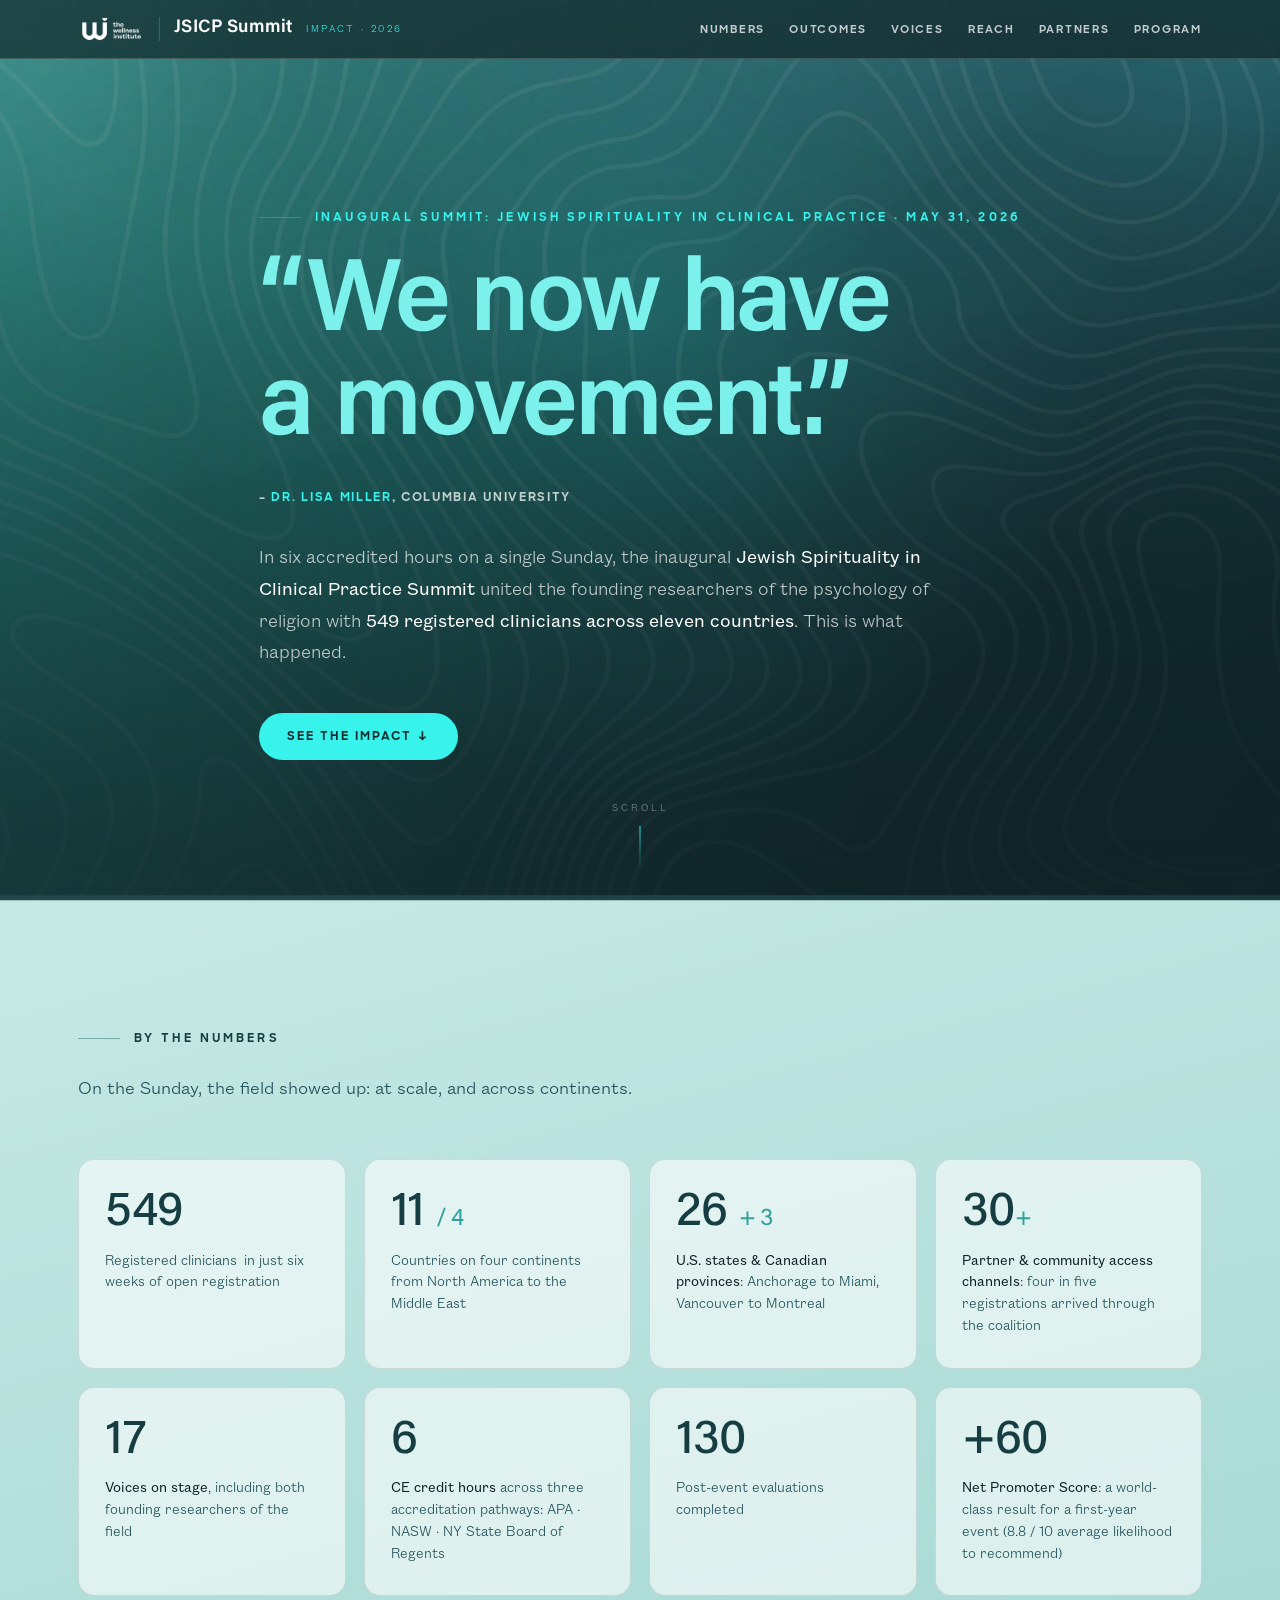
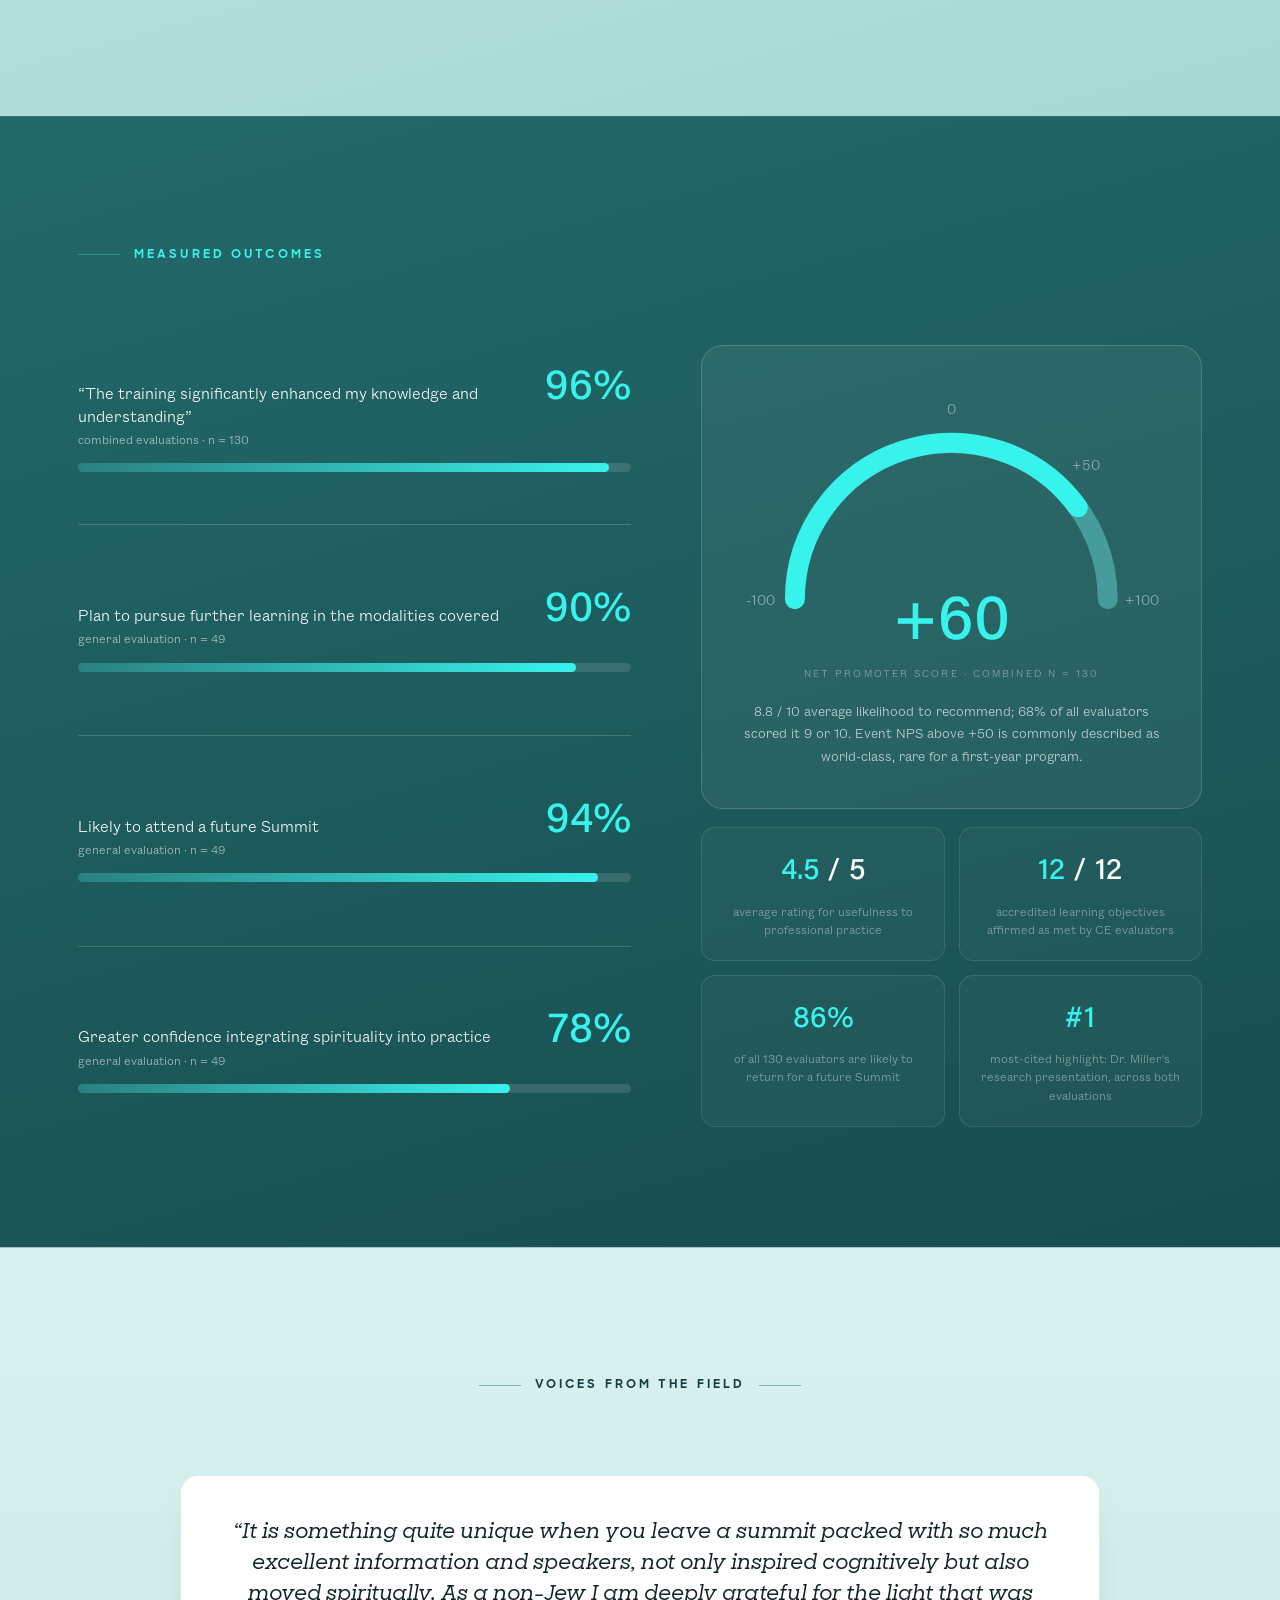
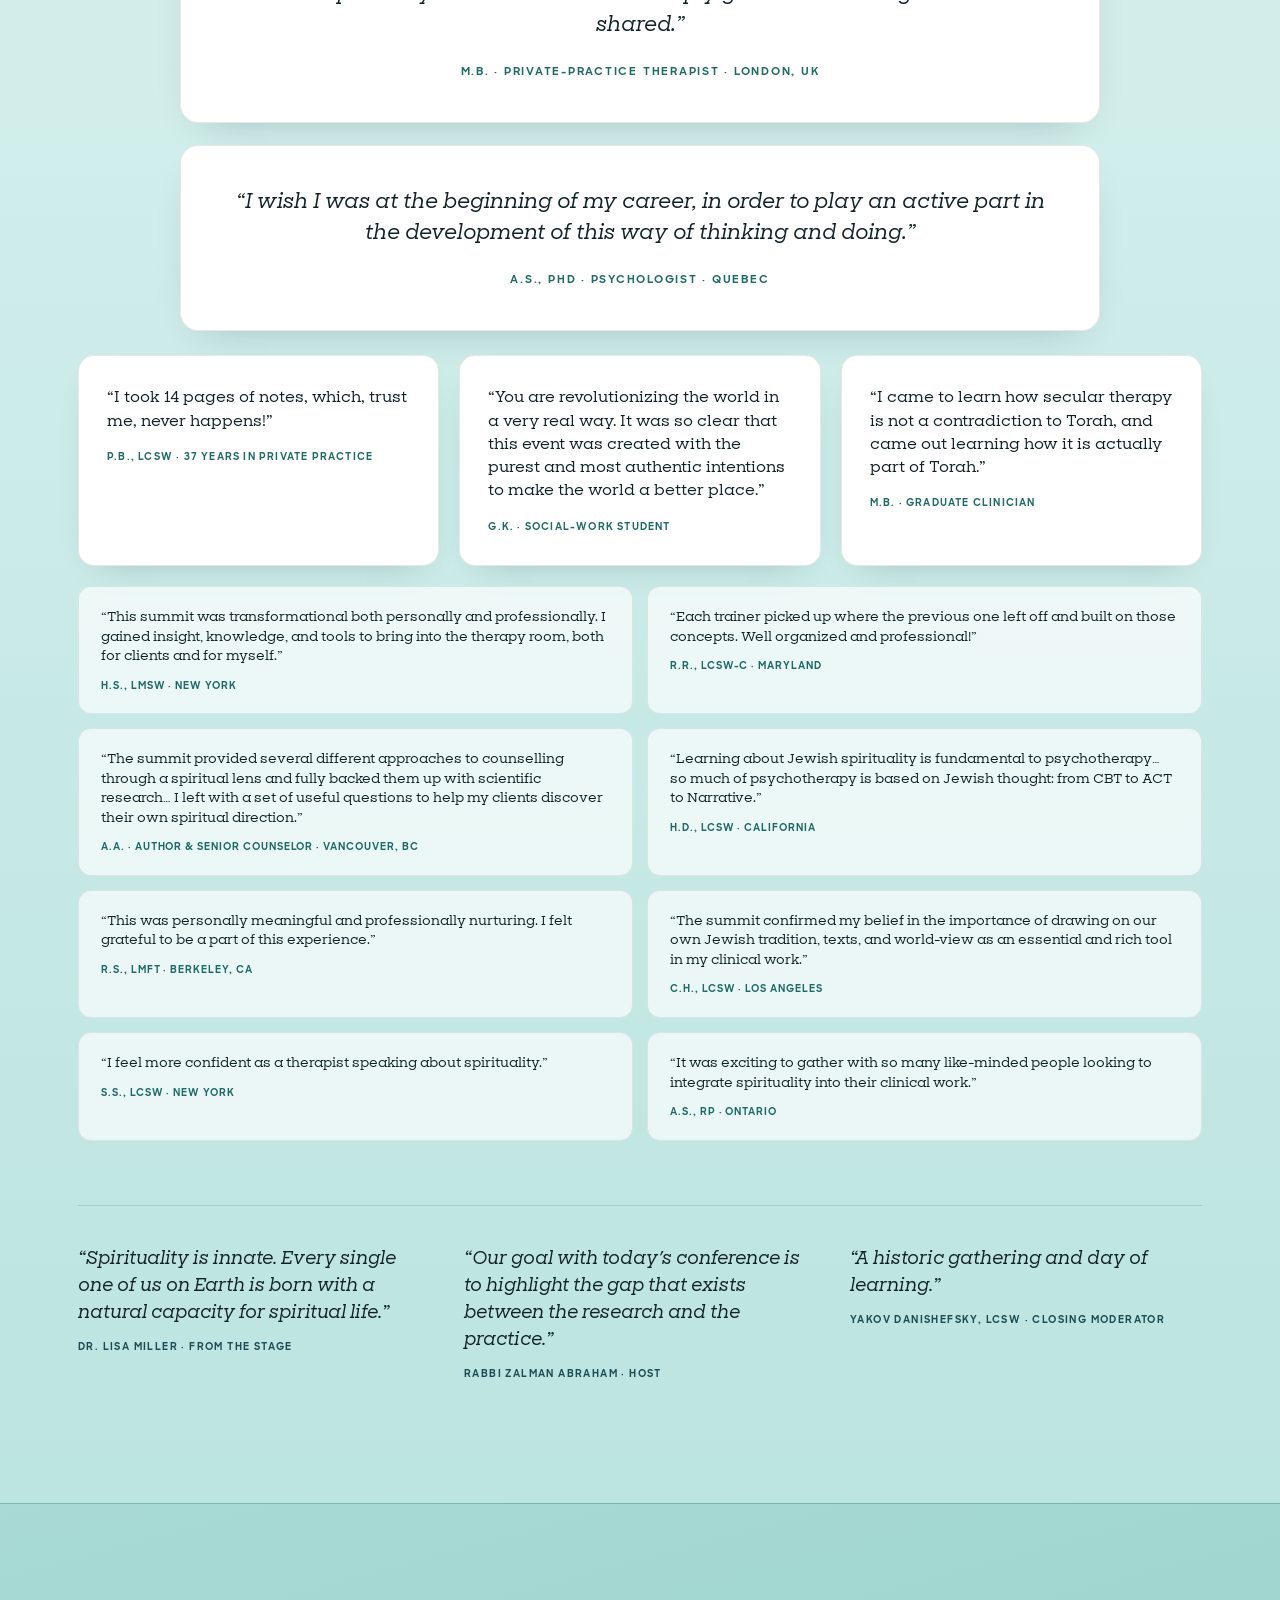
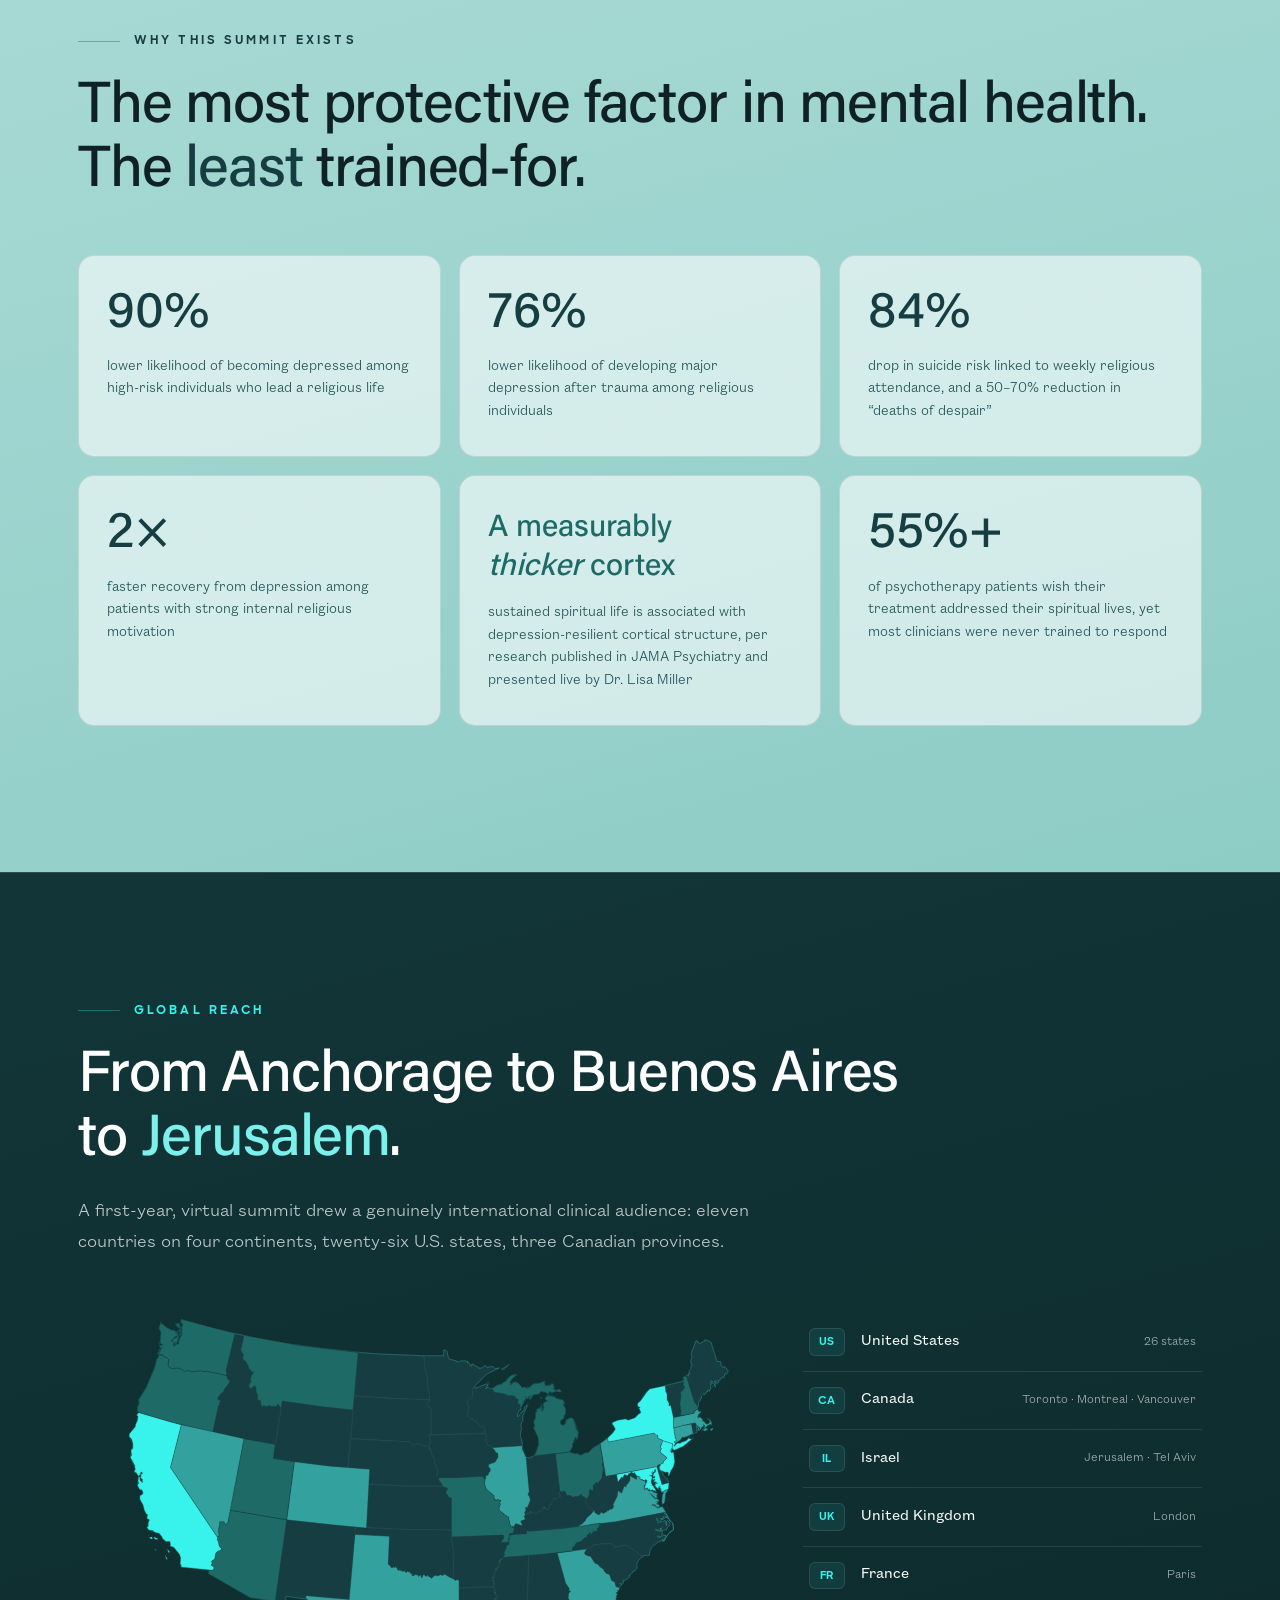
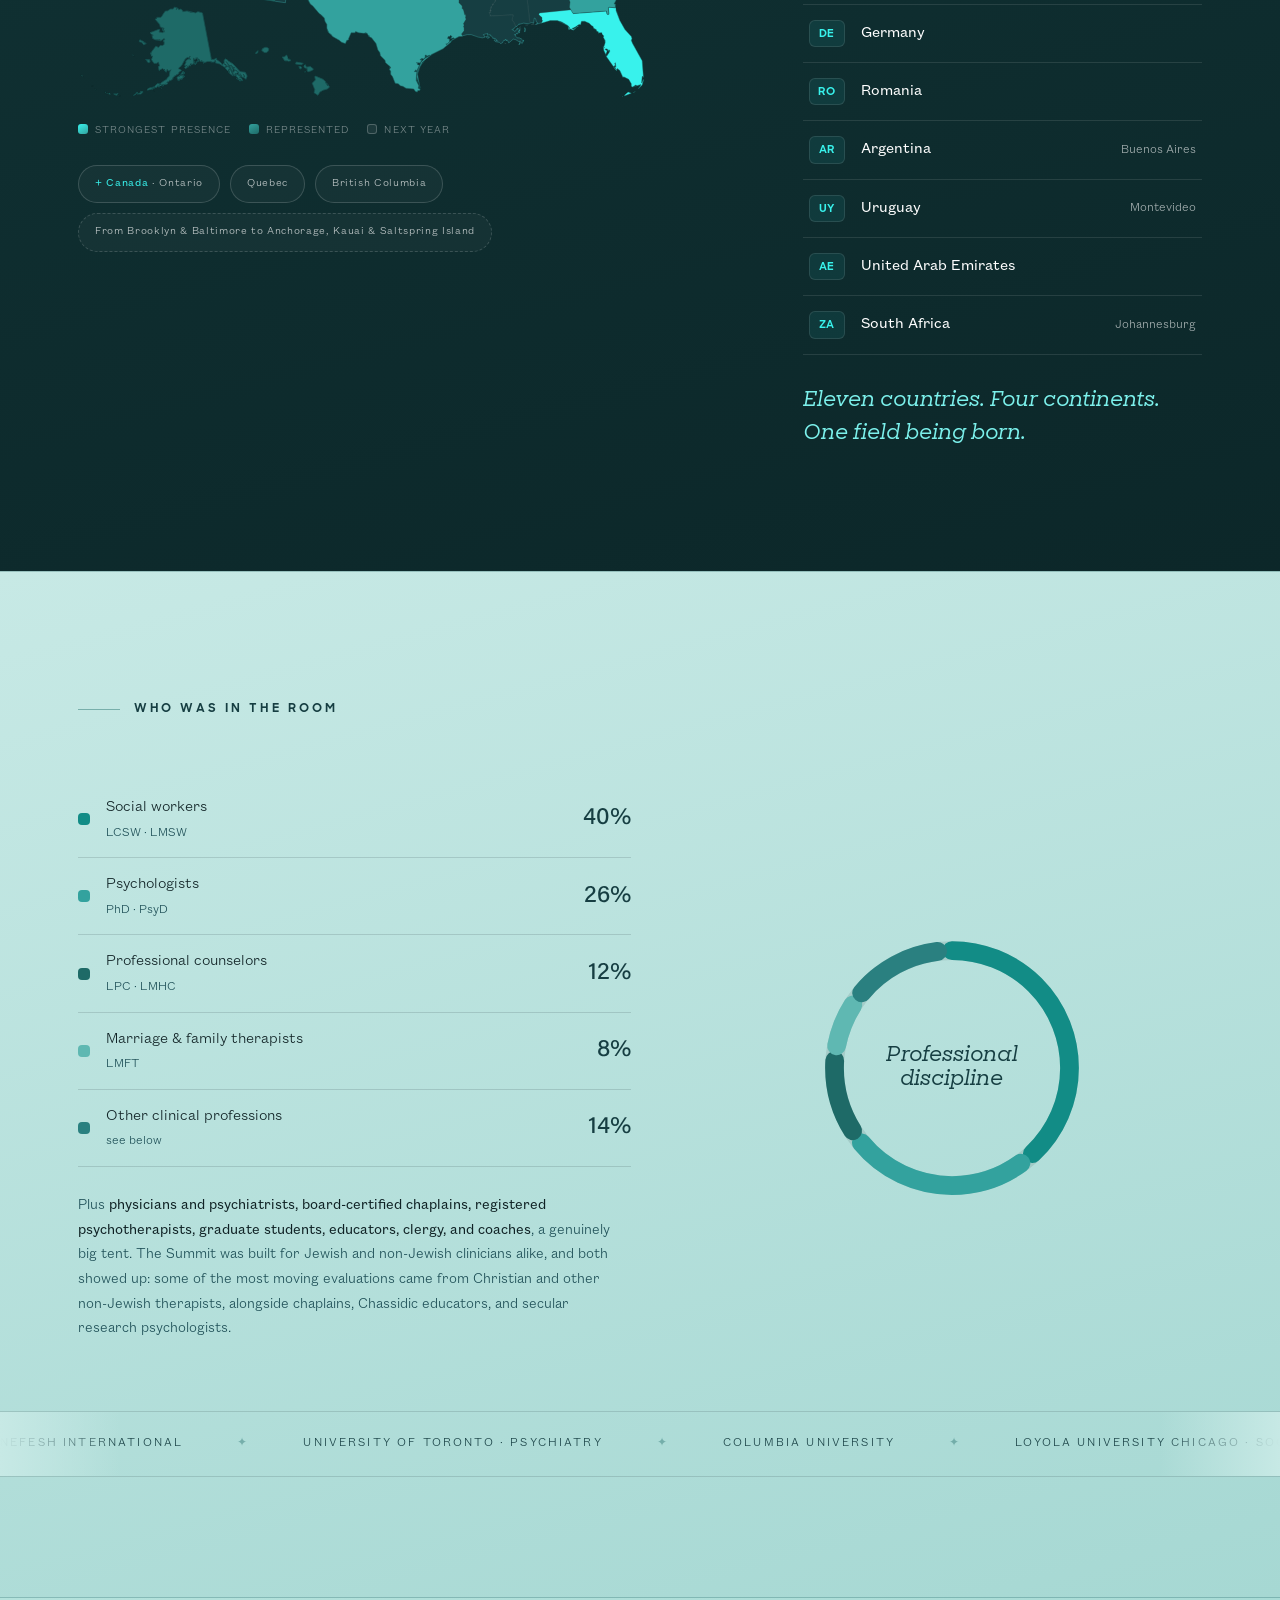
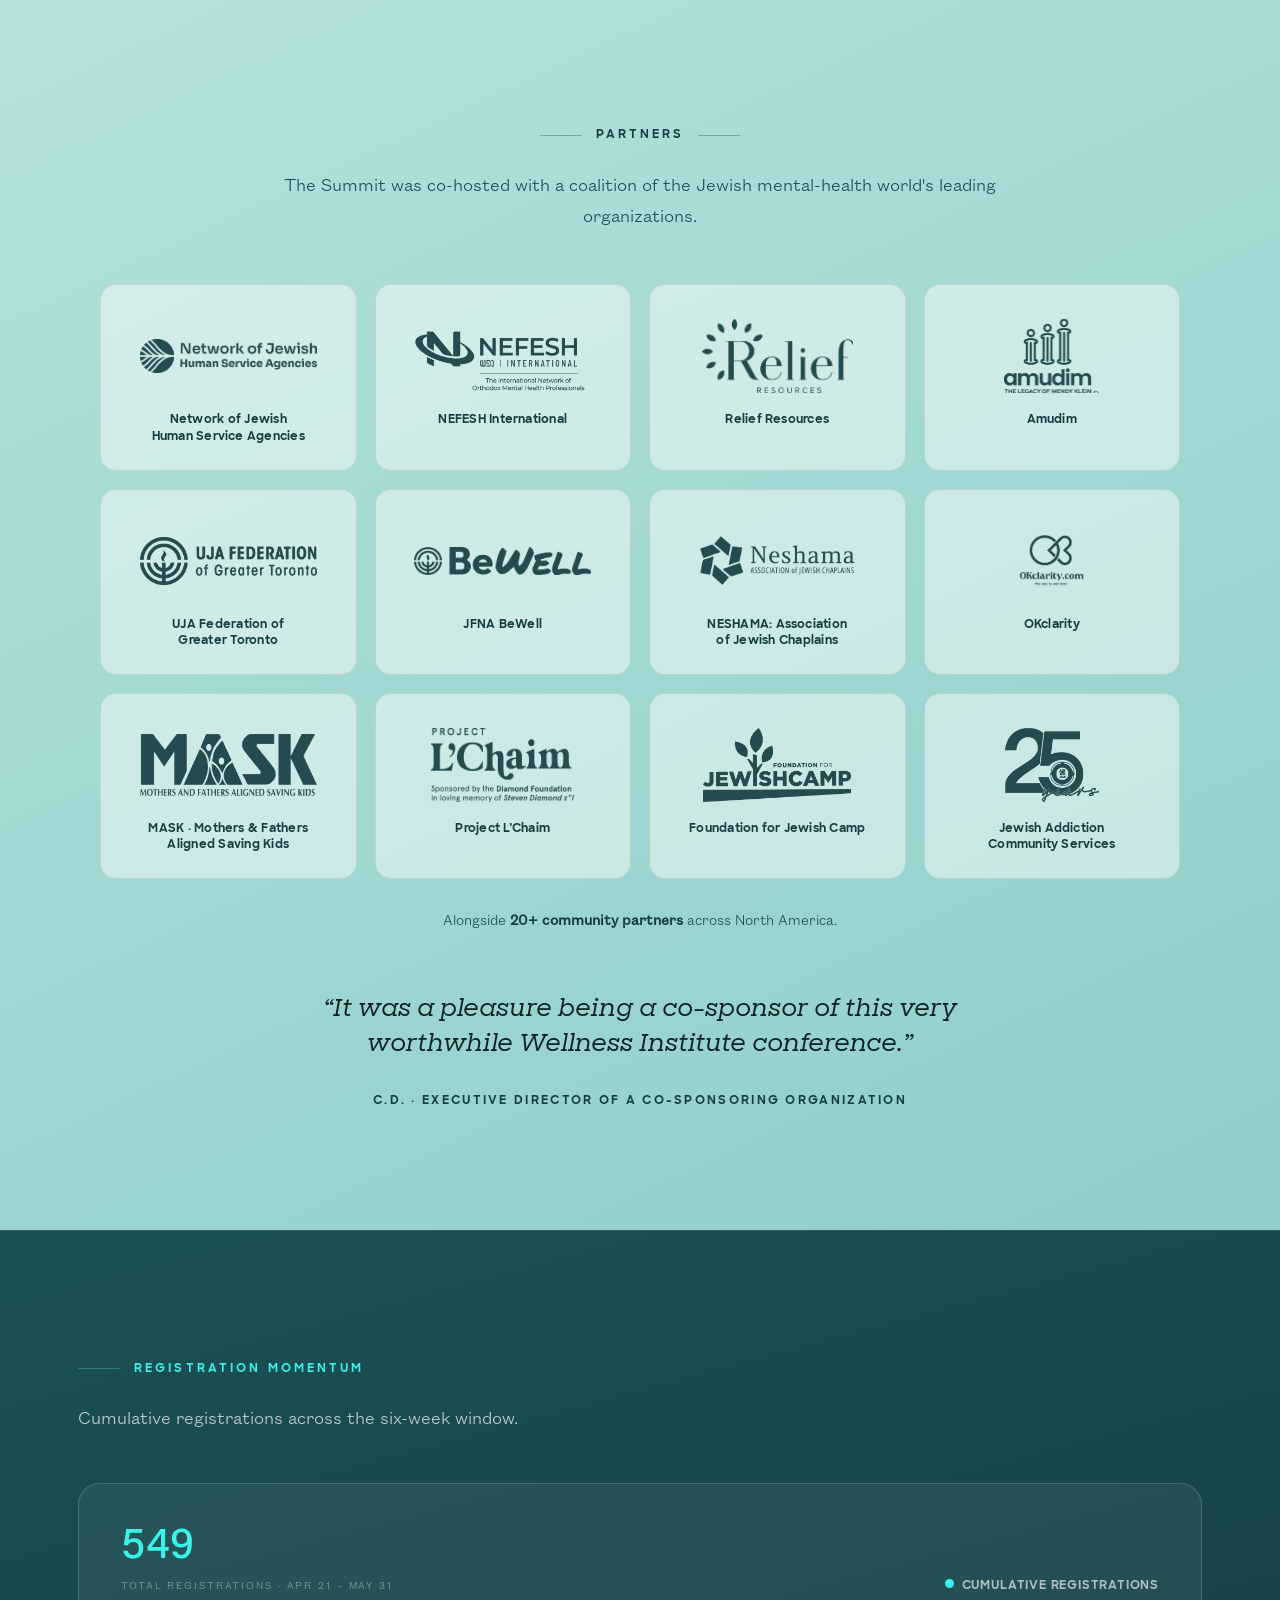
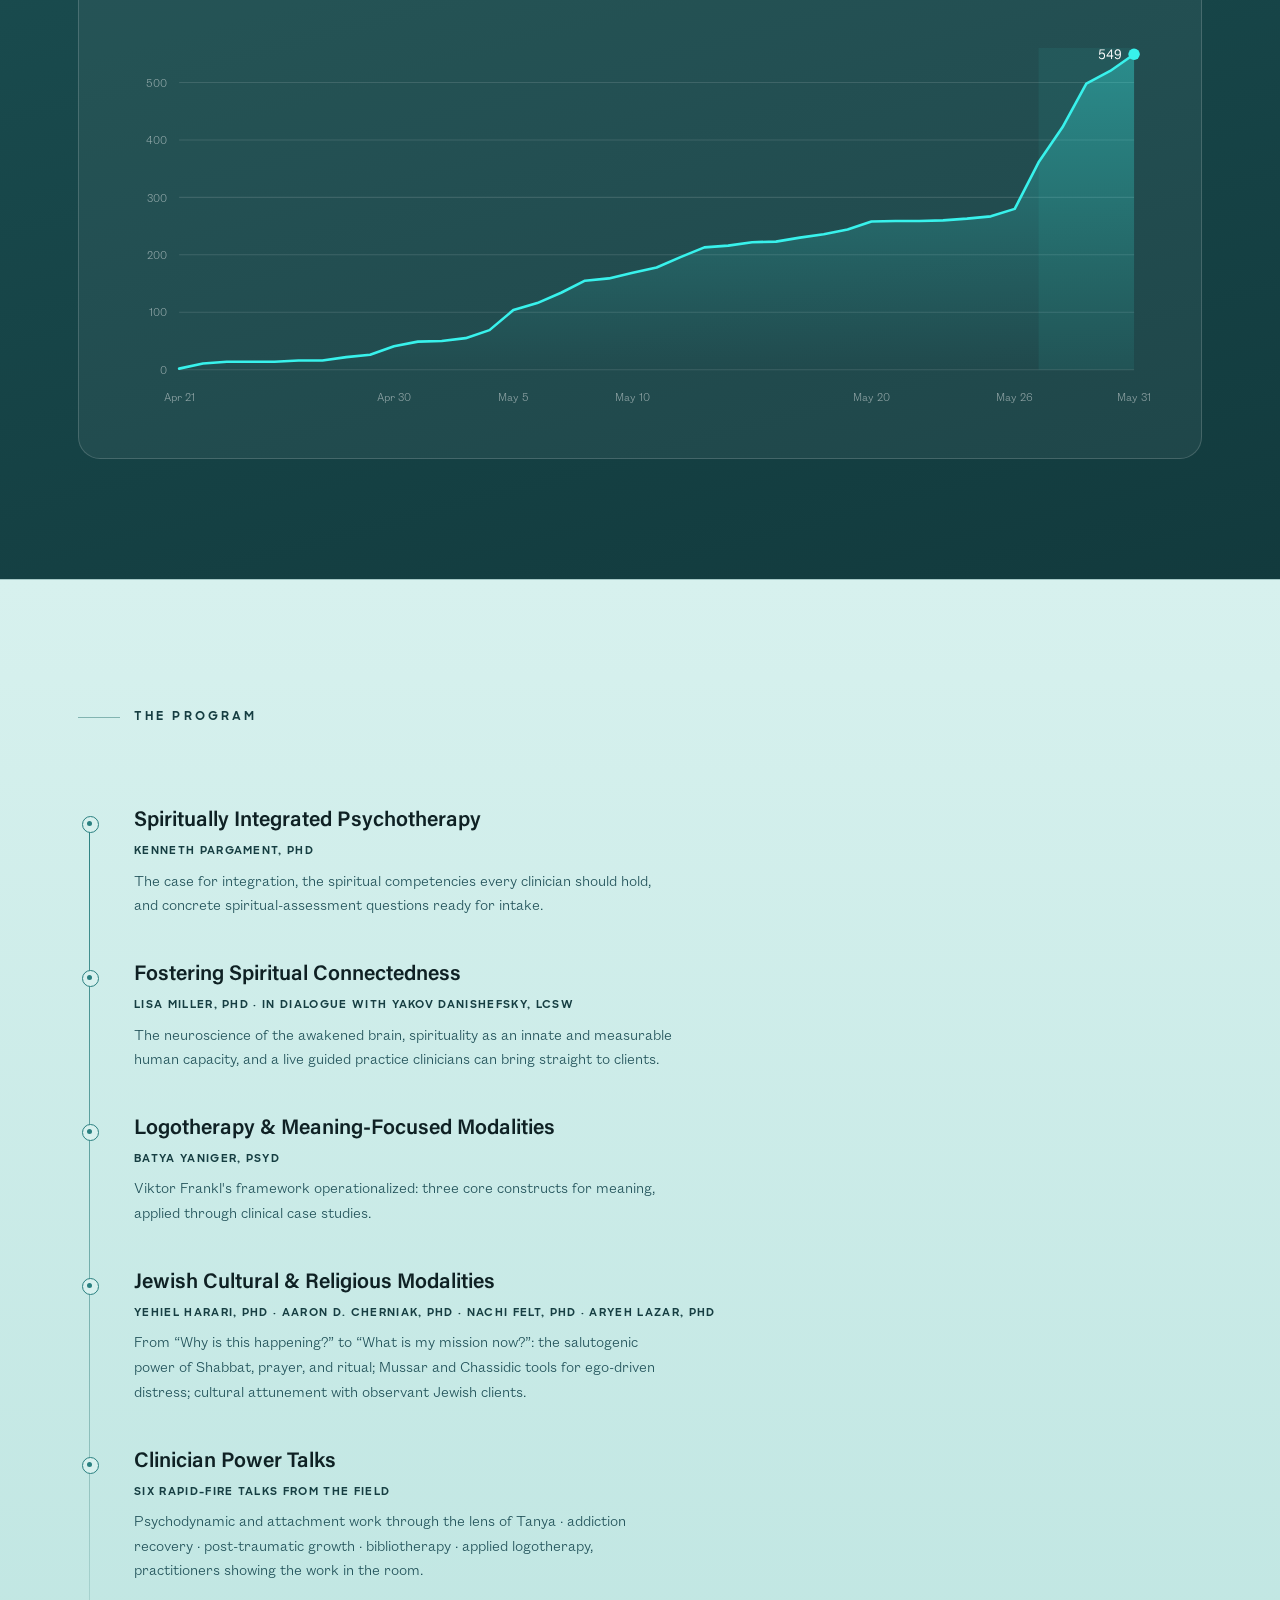
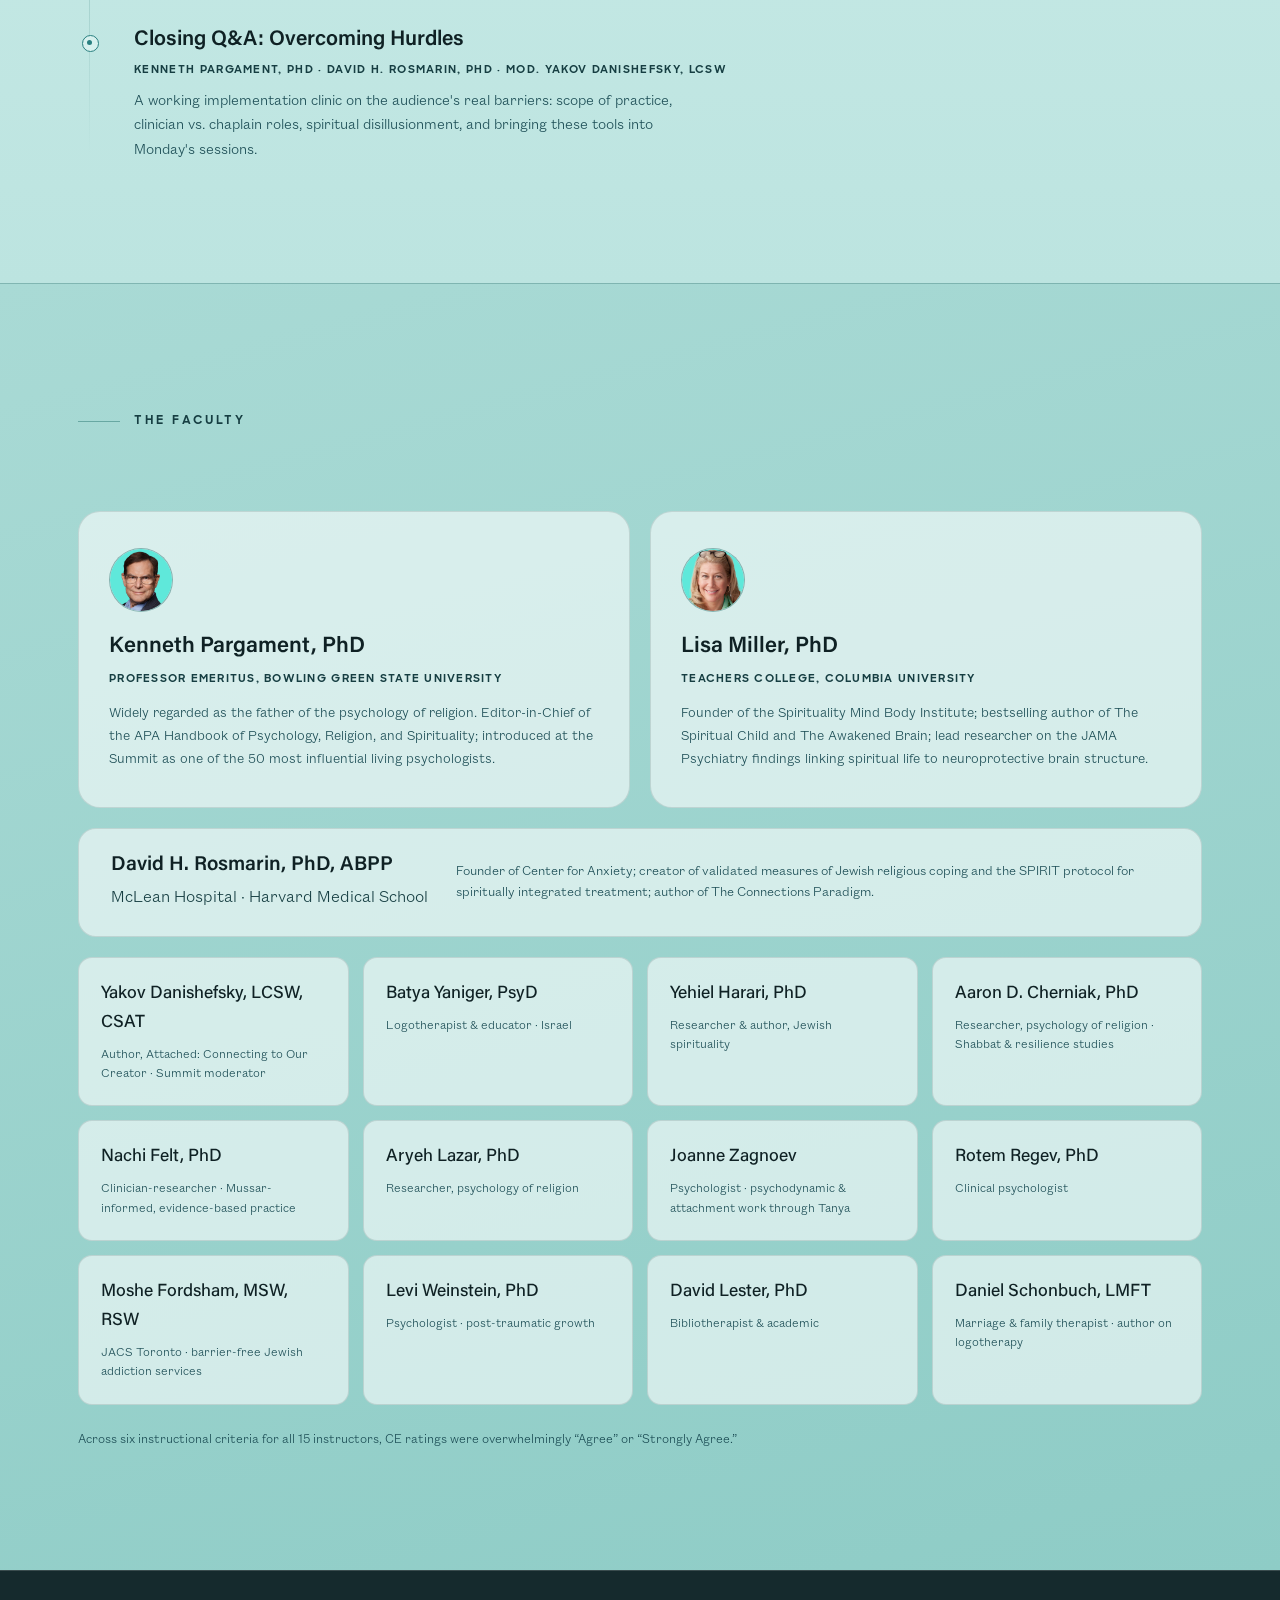
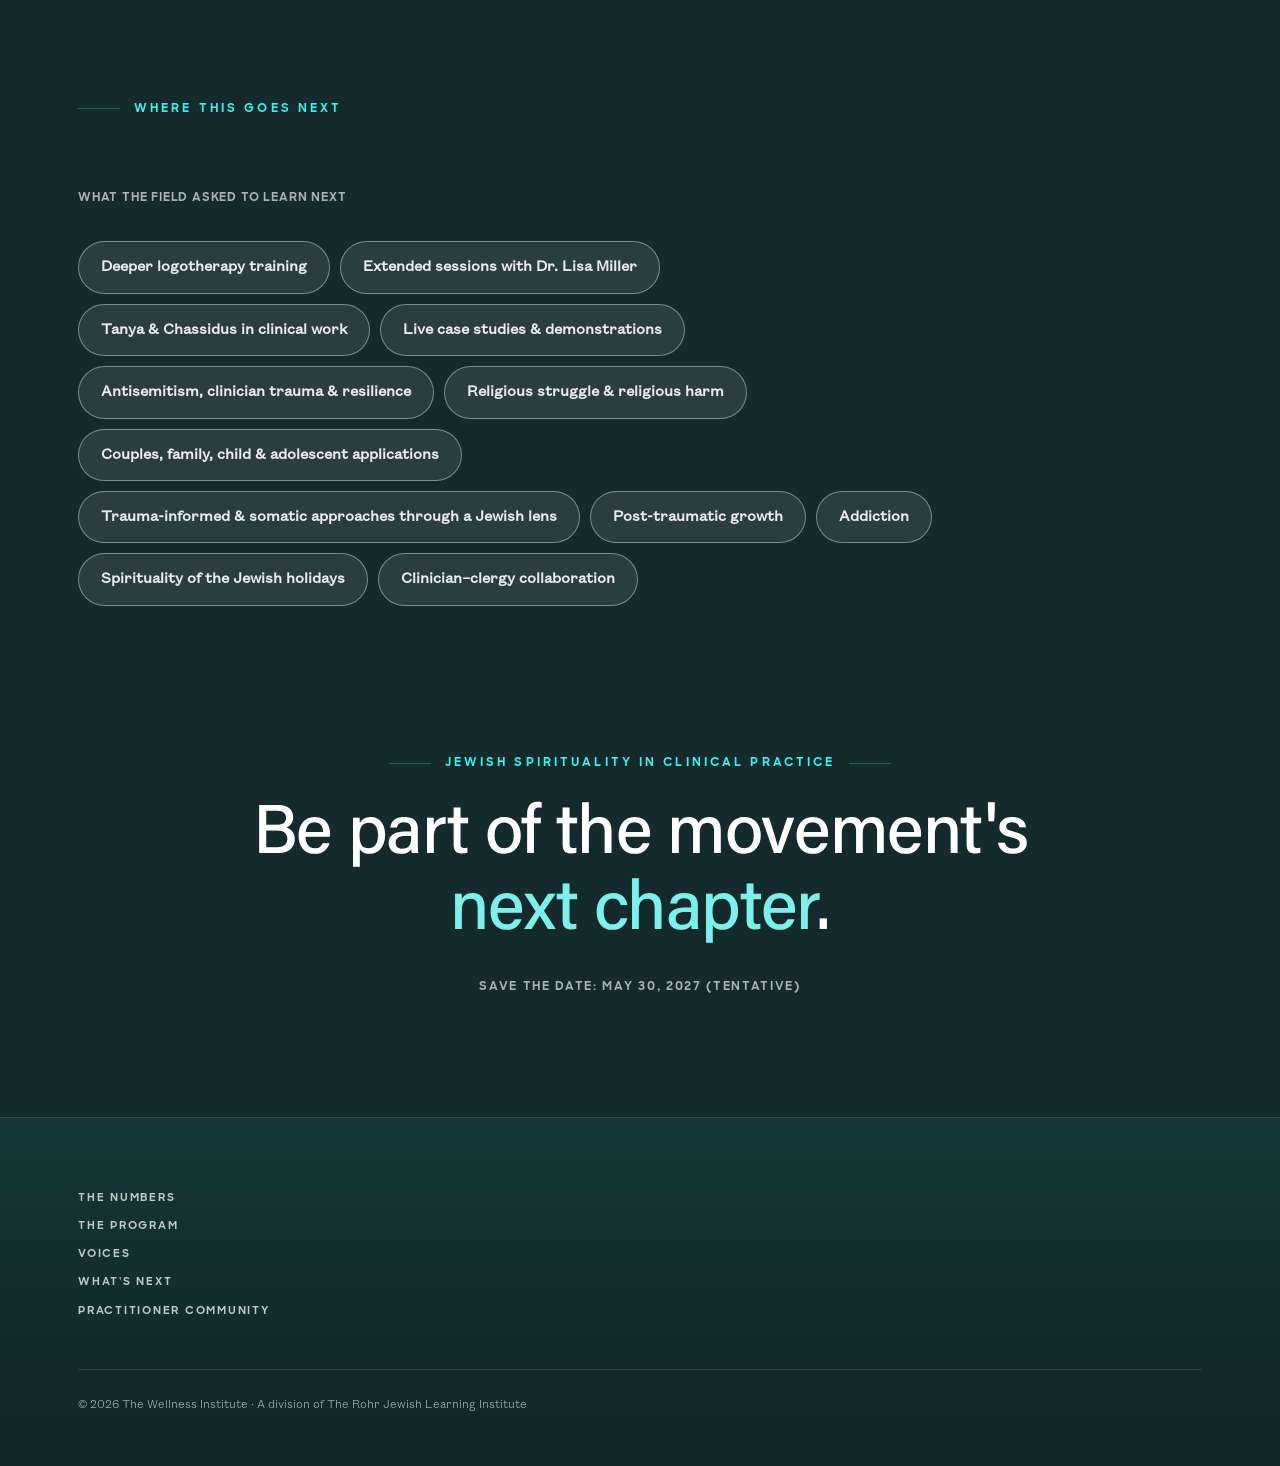
==== commit 364956b4: "Rename JACS partner to Jewish Addiction Community Services Co-Authored-By: Claude Opus 4.8 <noreply@" ====
--- a/jsicp-2026-impact-report-v2.html
+++ b/jsicp-2026-impact-report-v2.html
@@ -239,7 +239,7 @@
       <div class="psoup"><div class="lockup"><img src="assets/partners/mask-teal.png" alt="MASK logo"></div><div class="pname">MASK · Mothers &amp; Fathers Aligned Saving Kids</div></div>
       <div class="psoup"><div class="lockup"><img src="assets/partners/lchaim-teal.png" alt="Project L'Chaim logo"></div><div class="pname">Project L&rsquo;Chaim</div></div>
       <div class="psoup"><div class="lockup"><img src="assets/partners/jewishcamp-teal.png" alt="Foundation for Jewish Camp logo"></div><div class="pname">Foundation for Jewish Camp</div></div>
-      <div class="psoup"><div class="lockup"><img src="assets/partners/jacs-teal.png" alt="JACS logo"></div><div class="pname">JACS · Jewish Alcoholics, Chemically Dependent Persons &amp; Significant Others</div></div>
+      <div class="psoup"><div class="lockup"><img src="assets/partners/jacs-teal.png" alt="JACS logo"></div><div class="pname">Jewish Addiction Community Services</div></div>
     </div>
     <p class="coal-more reveal d2">Alongside <b>20+ community partners</b> across North America.</p>
     <div class="bigquote reveal" style="margin-top:60px;max-width:680px">
